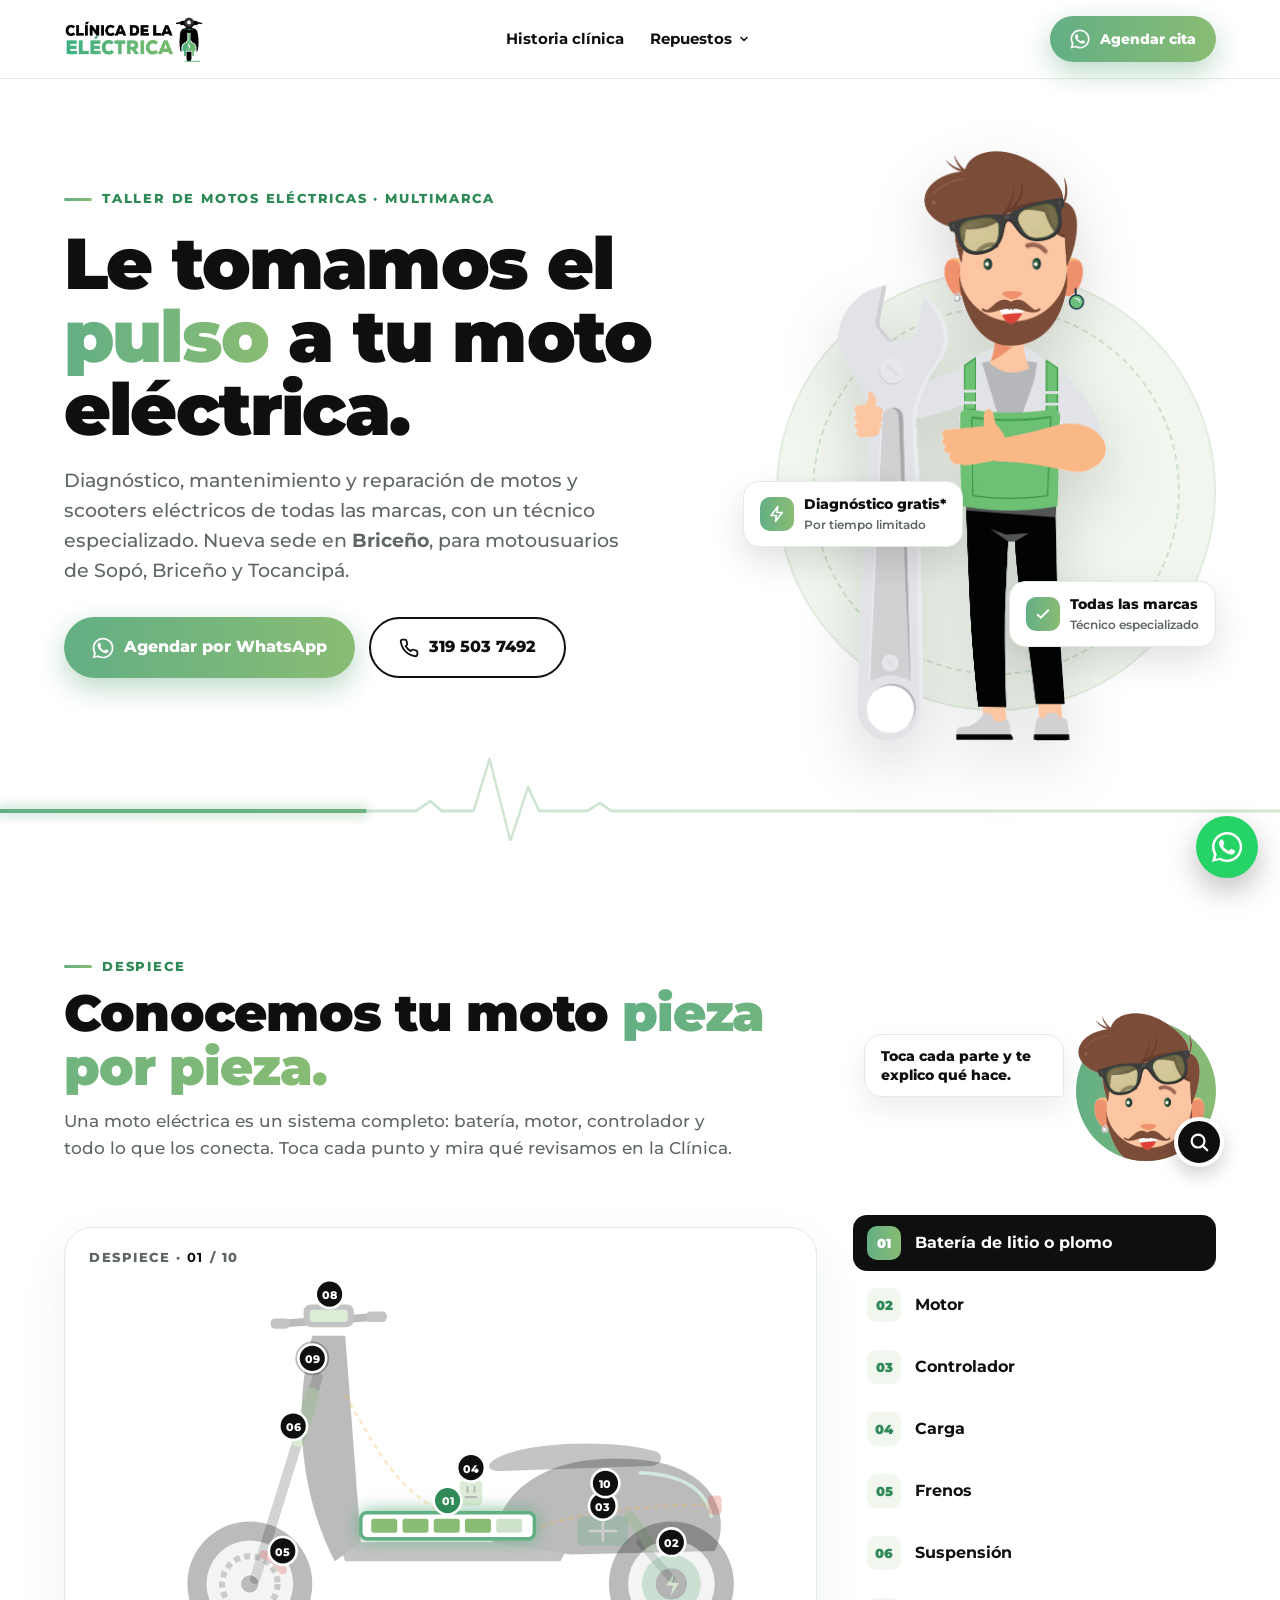
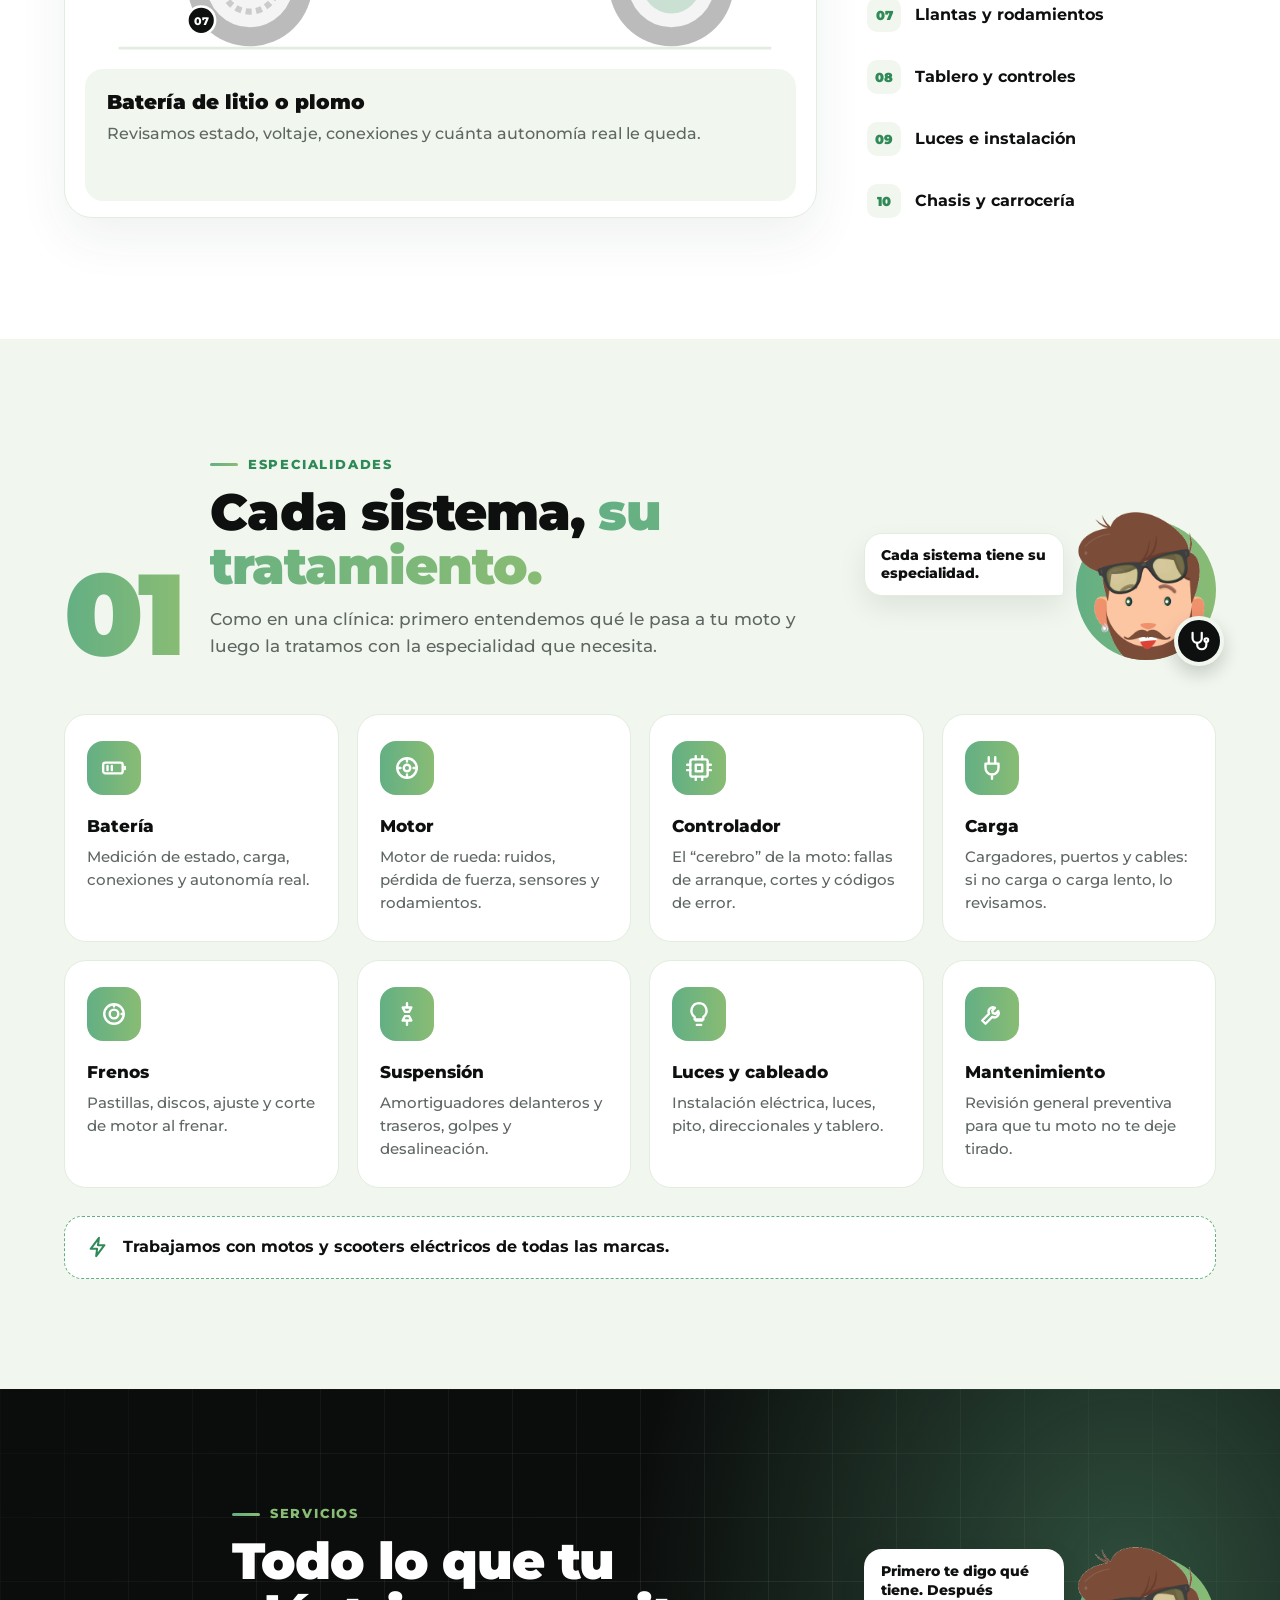
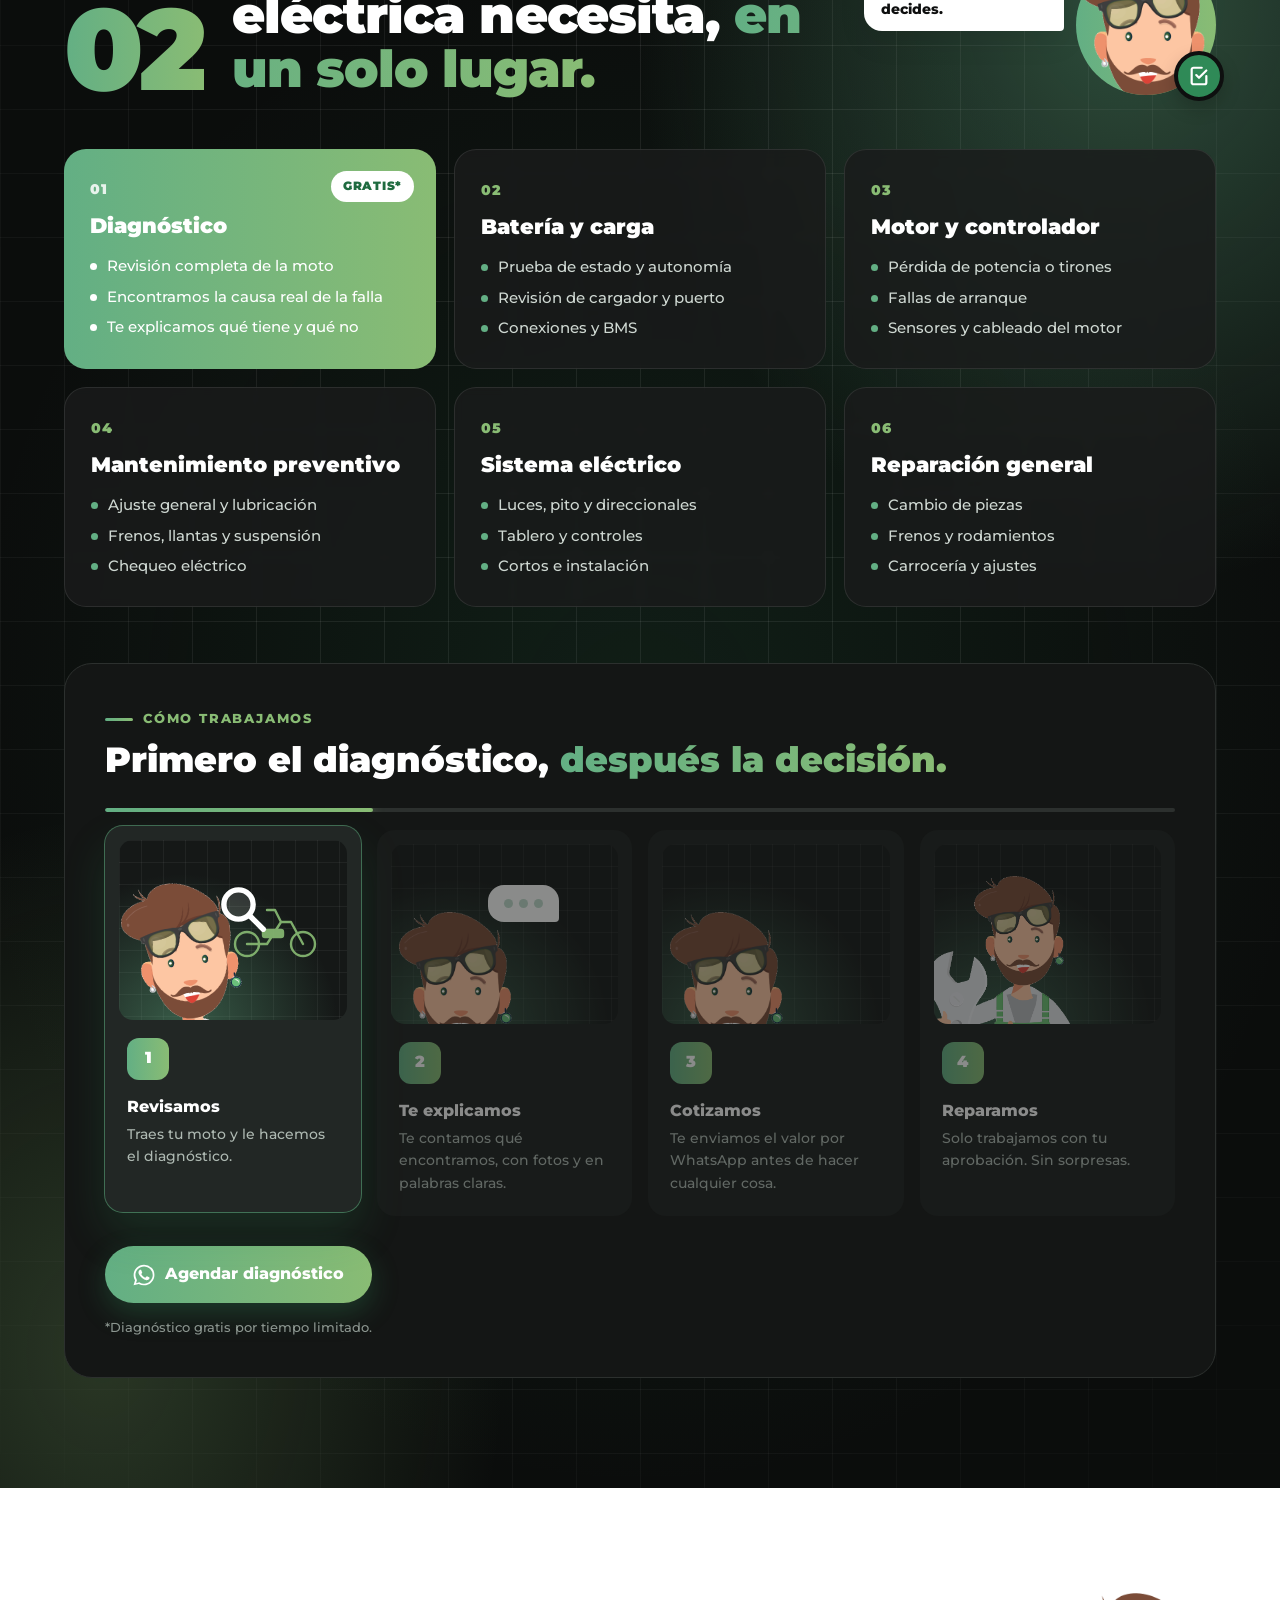
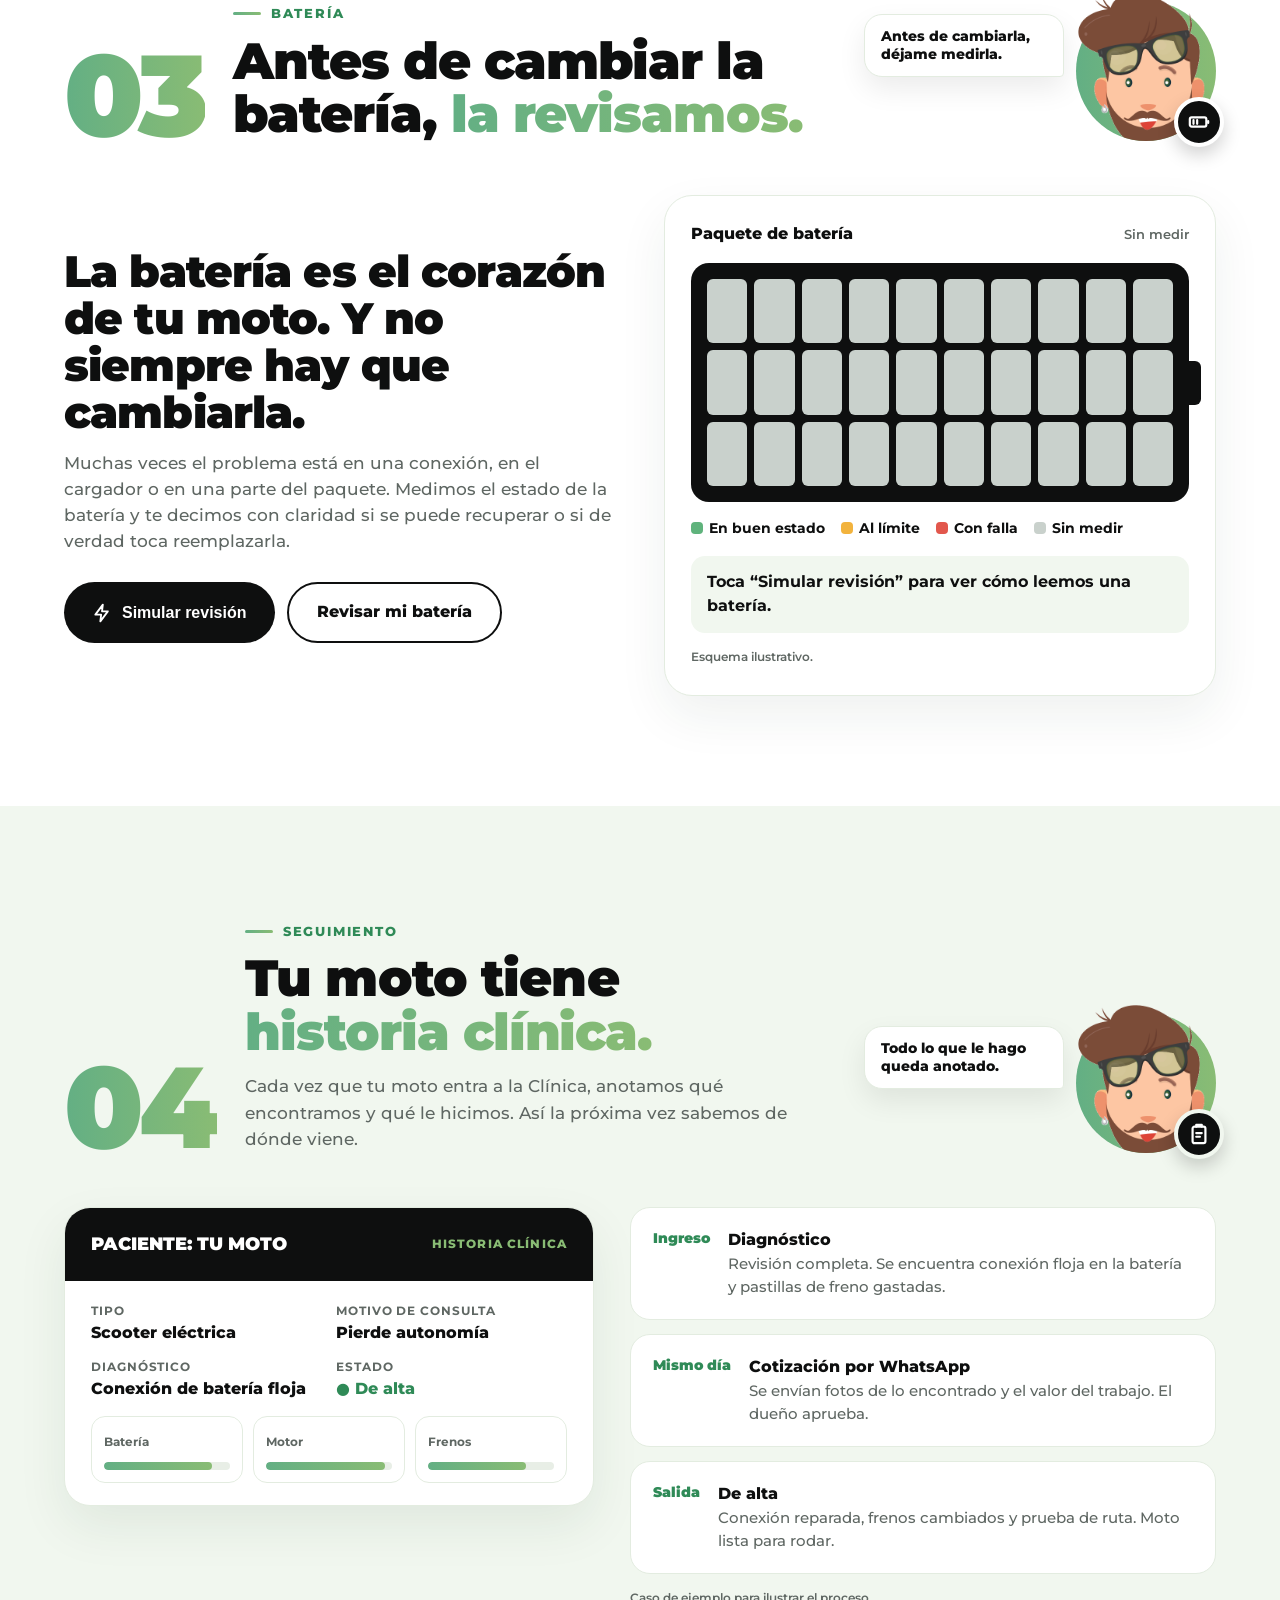
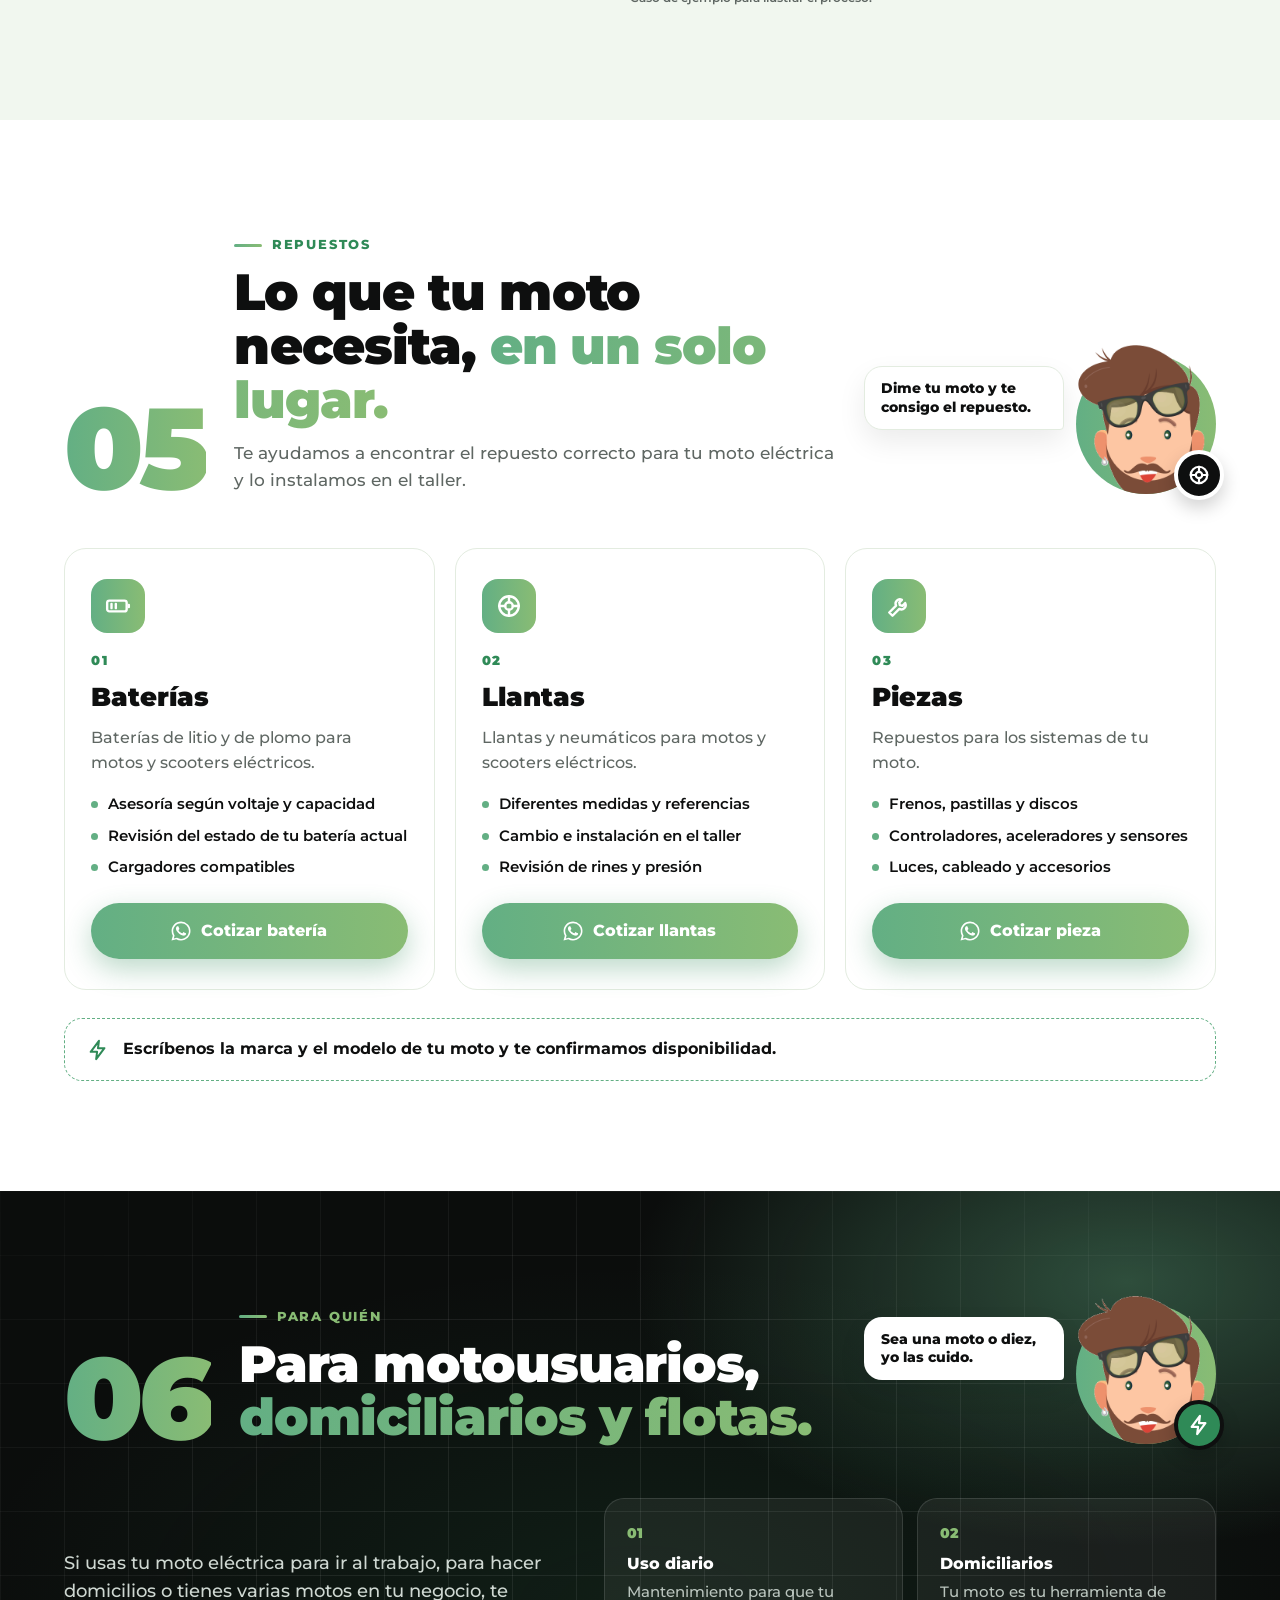
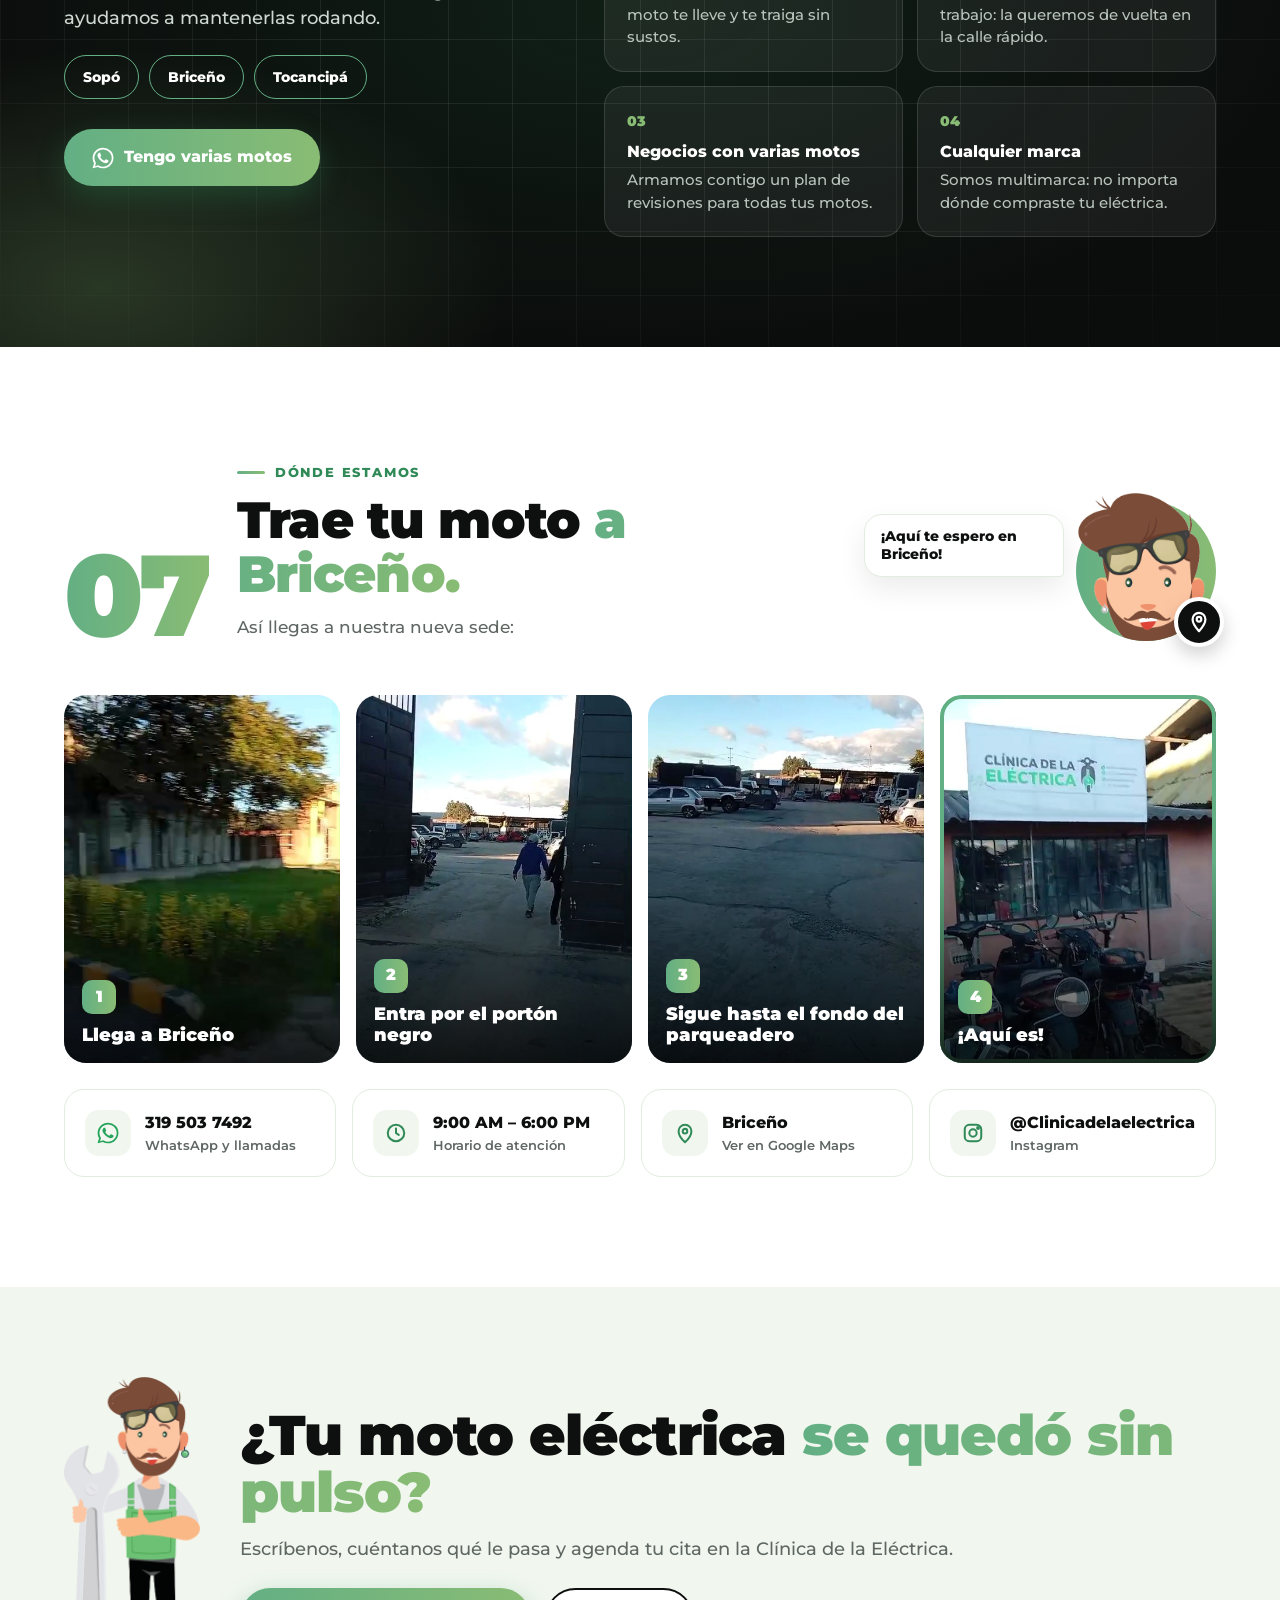
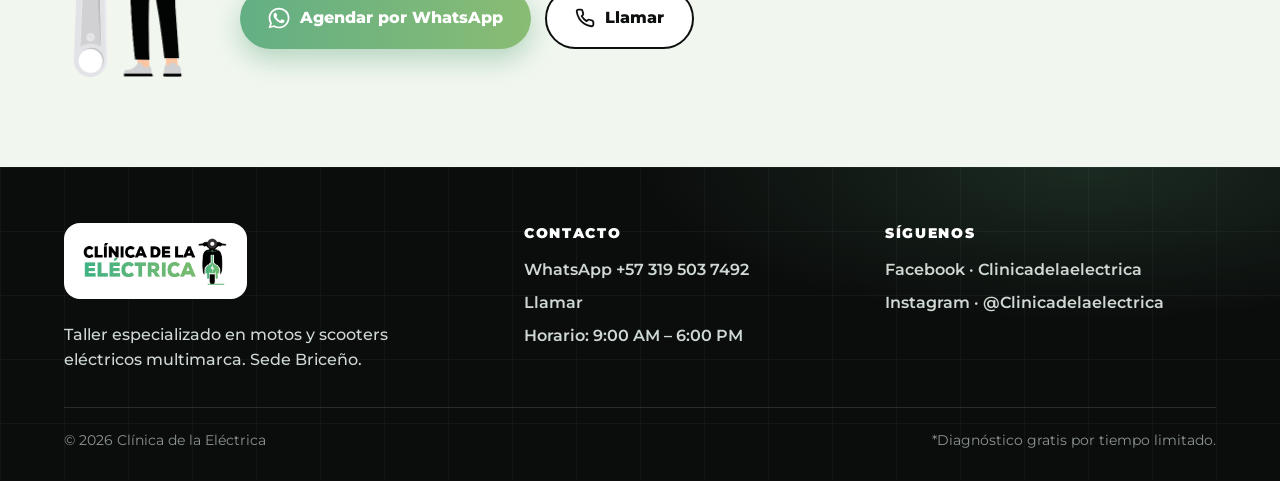
==== index.html @ e0ac4f1c "Proceso animado con mascota por fase Co-Authored-By: Claude Opus 5.5 <noreply@anthropic.com>" ====
<!DOCTYPE html>
<html lang="es">
<head>
<meta charset="UTF-8" />
<meta name="viewport" content="width=device-width, initial-scale=1" />
<title>Clínica de la Eléctrica — Taller de motos eléctricas en Briceño</title>
<meta name="description" content="Diagnóstico, mantenimiento y reparación de motos y scooters eléctricos multimarca. Nueva sede en Briceño para Sopó, Briceño y Tocancipá. Agenda por WhatsApp 319 503 7492." />
<link rel="preconnect" href="https://fonts.googleapis.com" />
<link rel="preconnect" href="https://fonts.gstatic.com" crossorigin />
<link href="https://fonts.googleapis.com/css2?family=Montserrat:wght@400;500;600;700;800;900&display=swap" rel="stylesheet" />
<link rel="icon" href="assets/logo.png" />
<style>
:root{
  --ink:#0e0f0f; --ink2:#2a2d2c; --muted:#5f6763;
  --g1:#63af84; --g2:#89bc74; --gd:#2f8a57; --gdd:#1f6b40;
  --soft:#f1f7ef; --line:#e3ece0; --bg:#ffffff;
  --ok:#5fb37c; --warn:#f2b33d; --bad:#e2574c; --idle:#c9d1cc;
  --grad:linear-gradient(90deg,var(--g1),var(--g2));
  --r:22px;
}
*{box-sizing:border-box;margin:0;padding:0}
html{scroll-behavior:smooth}
body{font-family:'Montserrat',system-ui,sans-serif;color:var(--ink);background:var(--bg);-webkit-font-smoothing:antialiased;line-height:1.55;overflow-x:hidden}
img{max-width:100%;display:block}
a{color:inherit;text-decoration:none}
.wrap{max-width:1200px;margin:0 auto;padding:0 24px}
.gtxt{background:var(--grad);-webkit-background-clip:text;background-clip:text;color:transparent}
.btn{display:inline-flex;align-items:center;gap:10px;font-weight:800;border-radius:999px;padding:16px 28px;font-size:1rem;transition:transform .15s, box-shadow .15s, background .15s;cursor:pointer;border:0}
.btn:hover{transform:translateY(-2px)}
.btn-g{background:var(--grad);color:#fff;box-shadow:0 10px 28px rgba(47,138,87,.32)}
.btn-k{background:var(--ink);color:#fff}
.btn-o{background:#fff;color:var(--ink);border:2px solid var(--ink)}
.btn svg{flex-shrink:0}

/* ── NAV ── */
header.nav{position:sticky;top:0;z-index:50;background:rgba(255,255,255,.92);backdrop-filter:blur(12px);-webkit-backdrop-filter:blur(12px);border-bottom:1px solid var(--line)}
.nav .wrap{display:flex;align-items:center;justify-content:space-between;height:78px;gap:24px}
.nav .logo img{height:46px;width:auto}
.nav nav{display:flex;gap:26px;font-weight:700;font-size:.92rem}
.nav nav a{position:relative;padding:6px 0}
.nav nav a::after{content:"";position:absolute;left:0;bottom:0;height:3px;width:0;background:var(--grad);border-radius:3px;transition:width .2s}
.nav nav a:hover::after{width:100%}
.nav .btn{padding:12px 20px;font-size:.9rem}
.burger{display:none;width:46px;height:46px;border-radius:14px;border:1.5px solid var(--line);background:#fff;align-items:center;justify-content:center;cursor:pointer;flex-shrink:0}
.burger span,.burger span::before,.burger span::after{display:block;width:20px;height:2.5px;border-radius:2px;background:var(--ink);position:relative;transition:transform .2s, background .2s}
.burger span::before,.burger span::after{content:"";position:absolute;left:0}
.burger span::before{top:-7px}.burger span::after{top:7px}
.nav.open .burger span{background:transparent}
.nav.open .burger span::before{transform:translateY(7px) rotate(45deg)}
.nav.open .burger span::after{transform:translateY(-7px) rotate(-45deg)}
.nav-right{display:flex;align-items:center;gap:10px}
@media(max-width:980px){
  .nav nav{display:none;position:absolute;top:78px;left:0;right:0;background:#fff;flex-direction:column;gap:0;padding:8px 24px 20px;border-bottom:1px solid var(--line);box-shadow:0 20px 40px rgba(0,0,0,.08)}
  .nav.open nav{display:flex}
  .nav nav a{padding:16px 0;border-bottom:1px solid var(--line);font-size:1.05rem}
  .nav nav a::after{display:none}
  .burger{display:flex}
}
@media(max-width:520px){.nav .btn span{display:none}.nav .btn{padding:12px}}

/* ── HERO ── */
.hero{position:relative;padding:72px 0 0;overflow:hidden}
.hero .wrap{display:grid;grid-template-columns:1.15fr .85fr;gap:40px;align-items:center}
.kicker{display:inline-flex;align-items:center;gap:10px;font-weight:800;font-size:.8rem;letter-spacing:.14em;text-transform:uppercase;color:var(--gd)}
.kicker::before{content:"";width:28px;height:3px;background:var(--grad);border-radius:3px}
.hero h1{font-size:clamp(2.6rem,5.6vw,4.6rem);line-height:1.02;font-weight:900;letter-spacing:-.025em;margin:18px 0 20px}
.hero p.lead{font-size:clamp(1.05rem,1.5vw,1.22rem);color:var(--muted);max-width:36rem;font-weight:500}
.hero .ctas{display:flex;flex-wrap:wrap;gap:14px;margin-top:32px}
.hero .art{position:relative;height:560px}
.hero .art .disc{position:absolute;right:0;bottom:0;width:440px;height:440px;border-radius:50%;background:var(--soft);border:2px solid var(--line)}
.hero .art .disc::after{content:"";position:absolute;inset:34px;border-radius:50%;border:2px dashed #cfe2cb}
.hero .art img{position:absolute;right:110px;bottom:-30px;height:590px;width:auto;filter:drop-shadow(0 24px 30px rgba(0,0,0,.15))}
.hero .art .tag{position:absolute;background:#fff;border-radius:16px;padding:12px 16px;box-shadow:0 14px 34px rgba(0,0,0,.12);font-weight:800;font-size:.88rem;display:flex;align-items:center;gap:10px;border:1px solid var(--line)}
.hero .art .tag i{width:34px;height:34px;border-radius:10px;background:var(--grad);display:flex;align-items:center;justify-content:center;font-style:normal}
.hero .art .tag small{display:block;font-weight:600;color:var(--muted);font-size:.74rem}
.ecg{display:block;width:100%;height:90px;margin-top:40px}
.ecg{overflow:visible}
.ecg path{fill:none;stroke:url(#gline);stroke-width:4;stroke-linecap:round;stroke-linejoin:round}
.ecg .ecg-base{opacity:.35;stroke-width:3}
.ecg .ecg-run,.ecg .ecg-glow{stroke-dasharray:260 740;stroke-dashoffset:1000;animation:ecgrun 3.2s linear infinite}
.ecg .ecg-glow{stroke-width:10;opacity:.35;filter:blur(6px)}
@keyframes ecgrun{to{stroke-dashoffset:-0}}
@media(max-width:900px){
  .hero .wrap{grid-template-columns:1fr}
  .hero .art{height:420px}
  .hero .art .disc{width:340px;height:340px;right:50%;transform:translateX(50%)}
  .hero .art img{height:440px;right:50%;transform:translateX(50%)}
  .hero .art .tag{display:none}
}

/* ── SECCIONES ── */
section.sec{padding:110px 0}
.sec-head{display:grid;grid-template-columns:auto 1fr;gap:28px;align-items:end;margin-bottom:54px}
.sec-num{font-size:clamp(4rem,9vw,7.5rem);font-weight:900;line-height:.8;letter-spacing:-.04em;background:var(--grad);-webkit-background-clip:text;background-clip:text;color:transparent}
.sec-head h2{font-size:clamp(2rem,4vw,3.3rem);font-weight:900;line-height:1.05;letter-spacing:-.02em;margin-top:10px}
.sec-head p{color:var(--muted);font-size:1.08rem;max-width:42rem;margin-top:14px;font-weight:500}
.soft{background:var(--soft)}
.dark{position:relative;isolation:isolate;overflow:hidden;color:#fff;background:radial-gradient(ellipse 55% 50% at 88% 12%,rgba(99,175,132,.40),transparent 70%),radial-gradient(ellipse 45% 45% at 8% 92%,rgba(137,188,116,.24),transparent 70%),radial-gradient(ellipse 70% 60% at 50% 55%,rgba(47,138,87,.14),transparent 75%),#0b0d0c}
.dark::before{content:"";position:absolute;inset:0;z-index:-1;pointer-events:none;background-image:linear-gradient(rgba(255,255,255,.075) 1px,transparent 1px),linear-gradient(90deg,rgba(255,255,255,.075) 1px,transparent 1px);background-size:64px 64px;-webkit-mask-image:radial-gradient(ellipse 85% 85% at 50% 45%,#000 35%,transparent 90%);mask-image:radial-gradient(ellipse 85% 85% at 50% 45%,#000 35%,transparent 90%)}
.dark .sec-head p{color:#b9c4bd}
.dark .kicker{color:var(--g2)}
@media(max-width:700px){.sec-head{grid-template-columns:1fr;gap:6px}section.sec{padding:80px 0}}

/* 01 Despiece */
.despiece{display:grid;grid-template-columns:1.35fr .65fr;gap:36px;align-items:center}
.moto-box{position:relative;background:#fff;border:1px solid var(--line);border-radius:28px;padding:28px 20px 16px;box-shadow:0 20px 50px rgba(30,60,40,.07)}
.moto-box .count{position:absolute;top:20px;left:24px;font-weight:800;font-size:.8rem;letter-spacing:.12em;color:var(--muted);text-transform:uppercase}
.moto-box .count b{color:var(--ink)}
.moto-svg{width:100%;height:auto;display:block}
.moto-svg .part{transition:opacity .3s, filter .3s}
.moto-svg.focus .part{opacity:.28}
.moto-svg.focus .part.on{opacity:1;filter:drop-shadow(0 0 10px rgba(99,175,132,.85))}
.hot{cursor:pointer}
.hot circle.dot{fill:var(--ink);stroke:#fff;stroke-width:3;transition:fill .2s}
.hot text{fill:#fff;font:800 13px Montserrat,sans-serif;text-anchor:middle;dominant-baseline:central;pointer-events:none}
.hot circle.ring{fill:none;stroke:var(--g1);stroke-width:3;opacity:0}
.hot.on circle.dot{fill:var(--gd)}
.hot.on circle.ring{animation:ring 1.4s ease-out infinite}
@keyframes ring{0%{opacity:.9;transform:scale(1)}100%{opacity:0;transform:scale(2)}}
.hot circle.ring{transform-box:fill-box;transform-origin:center}
.part-info{min-height:132px;margin-top:6px;padding:18px 22px;border-radius:18px;background:var(--soft)}
.part-info h3{font-size:1.25rem;font-weight:900}
.part-info p{color:var(--muted);font-weight:500;margin-top:4px}
.part-list{list-style:none;display:grid;gap:6px}
.part-list li{display:flex;align-items:center;gap:14px;padding:11px 14px;border-radius:14px;cursor:pointer;font-weight:700;transition:background .15s}
.part-list li span{width:34px;height:34px;flex-shrink:0;border-radius:10px;background:var(--soft);display:flex;align-items:center;justify-content:center;font-weight:900;font-size:.8rem;color:var(--gd)}
.part-list li:hover{background:var(--soft)}
.part-list li.on{background:var(--ink);color:#fff}
.part-list li.on span{background:var(--grad);color:#fff}
@media(max-width:900px){.despiece{grid-template-columns:1fr}.part-list{grid-template-columns:1fr 1fr}}

/* 02 Anatomía */
.grid4{display:grid;grid-template-columns:repeat(4,1fr);gap:18px}
.sys{background:#fff;border:1px solid var(--line);border-radius:var(--r);padding:26px 22px;transition:transform .2s, box-shadow .2s}
.sys:hover{transform:translateY(-4px);box-shadow:0 18px 40px rgba(30,60,40,.09)}
.ico{width:54px;height:54px;border-radius:16px;background:var(--grad);display:flex;align-items:center;justify-content:center;margin-bottom:18px}
.sys h3{font-size:1.08rem;font-weight:800;margin-bottom:6px}
.sys p{color:var(--muted);font-size:.93rem;font-weight:500}
.note-strip{margin-top:28px;display:flex;align-items:center;gap:14px;font-weight:700;padding:18px 22px;border-radius:18px;background:#fff;border:1px dashed var(--g1)}
@media(max-width:980px){.grid4{grid-template-columns:1fr 1fr}}
@media(max-width:560px){.grid4{grid-template-columns:1fr}}

/* 03 Servicios */
.svc-grid{display:grid;grid-template-columns:repeat(3,1fr);gap:18px}
.svc{background:rgba(26,28,27,.82);backdrop-filter:blur(4px);-webkit-backdrop-filter:blur(4px);border:1px solid rgba(255,255,255,.09);border-radius:var(--r);padding:28px 26px;position:relative;overflow:hidden}
.svc .n{font-weight:900;color:var(--g2);font-size:.85rem;letter-spacing:.1em}
.svc h3{font-size:1.3rem;font-weight:900;margin:8px 0 12px}
.svc ul{list-style:none;display:grid;gap:7px}
.svc li{display:flex;gap:10px;color:#cfd8d2;font-weight:500;font-size:.95rem}
.svc li::before{content:"";flex-shrink:0;width:7px;height:7px;border-radius:50%;background:var(--g1);margin-top:9px}
.svc.feat{background:var(--grad);border:0;color:#fff}
.svc.feat .n{color:#fff;opacity:.85}
.svc.feat li{color:#fff}
.svc.feat li::before{background:#fff}
.svc .badge{position:absolute;top:22px;right:22px;background:#fff;color:var(--gdd);font-weight:900;font-size:.75rem;padding:6px 12px;border-radius:999px;letter-spacing:.06em}
.process{margin-top:56px;background:#141615;border:1px solid #2c302e;border-radius:28px;padding:40px}
.process h3{font-size:clamp(1.5rem,2.8vw,2.2rem);font-weight:900;line-height:1.1}
.steps{display:grid;grid-template-columns:repeat(4,1fr);gap:16px;margin:30px 0}
.step{position:relative;padding:22px;border-radius:18px;background:#1d201f}
.step b{display:flex;width:42px;height:42px;border-radius:12px;background:var(--grad);align-items:center;justify-content:center;font-weight:900;margin-bottom:14px}
.step h4{font-weight:800;font-size:1.02rem;margin-bottom:4px}
.step p{color:#aeb9b2;font-size:.9rem;font-weight:500}
@media(max-width:980px){.svc-grid{grid-template-columns:1fr 1fr}.steps{grid-template-columns:1fr 1fr}}
@media(max-width:600px){.svc-grid,.steps{grid-template-columns:1fr}.process{padding:26px}}

/* 04 Batería */
.bat{display:grid;grid-template-columns:1fr 1fr;gap:48px;align-items:center}
.bat .big{font-size:clamp(1.8rem,3.4vw,2.8rem);font-weight:900;line-height:1.08;letter-spacing:-.02em}
.bat p{color:var(--muted);font-weight:500;margin-top:14px;font-size:1.05rem}
.pack{background:#fff;border:1px solid var(--line);border-radius:28px;padding:26px;box-shadow:0 20px 50px rgba(30,60,40,.07)}
.pack-top{display:flex;justify-content:space-between;align-items:center;margin-bottom:16px;font-weight:800}
.pack-top small{color:var(--muted);font-weight:600}
.cells{display:grid;grid-template-columns:repeat(10,1fr);gap:7px;padding:16px;border-radius:18px;background:#0e0f0f;position:relative}
.cells::after{content:"";position:absolute;right:-12px;top:50%;transform:translateY(-50%);width:12px;height:44px;background:#0e0f0f;border-radius:0 6px 6px 0}
.cell{aspect-ratio:1/1.6;border-radius:6px;background:var(--idle);transition:background .35s, transform .35s}
.cell.ok{background:var(--ok)}.cell.warn{background:var(--warn)}.cell.bad{background:var(--bad)}
.cell.pop{transform:scale(1.12)}
.legend{display:flex;flex-wrap:wrap;gap:16px;margin-top:16px;font-weight:700;font-size:.85rem}
.legend i{display:inline-block;width:12px;height:12px;border-radius:4px;margin-right:6px;vertical-align:-1px}
.pack .res{margin-top:16px;padding:14px 16px;border-radius:14px;background:var(--soft);font-weight:700;min-height:52px}
@media(max-width:900px){.bat{grid-template-columns:1fr}}

/* 05 Historia clínica */
.hc{display:grid;grid-template-columns:.95fr 1.05fr;gap:36px;align-items:start}
.chart{background:#fff;border-radius:26px;border:1px solid var(--line);overflow:hidden;box-shadow:0 20px 50px rgba(30,60,40,.08)}
.chart-top{background:var(--ink);color:#fff;padding:22px 26px;display:flex;justify-content:space-between;align-items:center;gap:12px}
.chart-top b{font-size:1.15rem;font-weight:900}
.chart-top small{color:var(--g2);font-weight:800;letter-spacing:.1em;font-size:.72rem}
.chart-body{padding:22px 26px;display:grid;grid-template-columns:1fr 1fr;gap:14px}
.field small{display:block;color:var(--muted);font-weight:700;font-size:.72rem;letter-spacing:.08em;text-transform:uppercase}
.field b{font-weight:800}
.vitals{grid-column:1/-1;display:grid;grid-template-columns:repeat(3,1fr);gap:10px}
.vital{border:1px solid var(--line);border-radius:14px;padding:12px}
.vital small{color:var(--muted);font-weight:700;font-size:.75rem}
.bar{height:8px;border-radius:8px;background:#e8eee6;margin-top:8px;overflow:hidden}
.bar i{display:block;height:100%;border-radius:8px;background:var(--grad)}
.timeline{display:grid;gap:14px}
.entry{display:grid;grid-template-columns:auto 1fr;gap:18px;padding:20px 22px;border-radius:20px;background:#fff;border:1px solid var(--line)}
.entry .d{font-weight:900;color:var(--gd);font-size:.85rem;white-space:nowrap}
.entry h4{font-weight:800}
.entry p{color:var(--muted);font-weight:500;font-size:.93rem}
.ex{display:inline-block;margin-top:14px;font-size:.78rem;color:var(--muted);font-weight:600}
@media(max-width:900px){.hc{grid-template-columns:1fr}}

/* 06 Flotas */
.fleet{display:grid;grid-template-columns:.9fr 1.1fr;gap:40px;align-items:center}
.fleet-list{display:grid;grid-template-columns:1fr 1fr;gap:14px}
.fl{padding:22px;border-radius:20px;background:rgba(255,255,255,.06);border:1px solid rgba(255,255,255,.12)}
.fl b{color:var(--g2);font-weight:900;font-size:.85rem}
.fl h4{font-weight:800;margin:6px 0 4px}
.fl p{color:#b9c4bd;font-size:.92rem;font-weight:500}
.zones{display:flex;flex-wrap:wrap;gap:10px;margin-top:24px}
.zones span{padding:10px 18px;border-radius:999px;border:1.5px solid var(--g1);font-weight:800;font-size:.9rem}
@media(max-width:900px){.fleet{grid-template-columns:1fr}}
@media(max-width:560px){.fleet-list{grid-template-columns:1fr}}

/* 07 Ubicación */
.route{display:grid;grid-template-columns:repeat(4,1fr);gap:16px}
.rstep{position:relative;border-radius:22px;overflow:hidden;aspect-ratio:3/4;background:#ddd}
.rstep img{width:100%;height:100%;object-fit:cover}
.rstep::after{content:"";position:absolute;inset:0;background:linear-gradient(to top,rgba(0,0,0,.78) 0%,rgba(0,0,0,0) 55%)}
.rstep div{position:absolute;left:18px;right:18px;bottom:18px;z-index:1;color:#fff}
.rstep b{display:inline-flex;width:34px;height:34px;border-radius:10px;background:var(--grad);align-items:center;justify-content:center;font-weight:900;margin-bottom:10px}
.rstep h4{font-weight:900;font-size:1.15rem;line-height:1.15}
.rstep.here{outline:4px solid var(--g1);outline-offset:-4px}
.info{display:grid;grid-template-columns:repeat(4,1fr);gap:16px;margin-top:26px}
.info a,.info div{display:flex;gap:14px;align-items:center;padding:20px;border-radius:20px;background:#fff;border:1px solid var(--line);font-weight:800;transition:border-color .15s}
.info a:hover{border-color:var(--g1)}
.info small{display:block;color:var(--muted);font-weight:600;font-size:.8rem}
.info .ic{width:46px;height:46px;flex-shrink:0;border-radius:14px;background:var(--soft);display:flex;align-items:center;justify-content:center}
@media(max-width:980px){.route,.info{grid-template-columns:1fr 1fr}}
@media(max-width:520px){.info{grid-template-columns:1fr}}

/* CTA final + footer */
.cta-final{padding:90px 0;background:var(--soft);overflow:hidden}
.cta-final .wrap{display:grid;grid-template-columns:auto 1fr;gap:40px;align-items:center}
.cta-final img{height:300px;width:auto}
.cta-final h2{font-size:clamp(2rem,4.4vw,3.6rem);font-weight:900;line-height:1.02;letter-spacing:-.02em}
.cta-final p{color:var(--muted);font-weight:500;margin:14px 0 26px;font-size:1.1rem}
@media(max-width:760px){.cta-final .wrap{grid-template-columns:1fr;text-align:center}.cta-final img{margin:0 auto;height:220px}.cta-final .btns{justify-content:center}}
footer{background:radial-gradient(ellipse 50% 70% at 85% 0%,rgba(99,175,132,.18),transparent 70%),linear-gradient(rgba(255,255,255,.035) 1px,transparent 1px) 0 0/64px 64px,linear-gradient(90deg,rgba(255,255,255,.035) 1px,transparent 1px) 0 0/64px 64px,#0b0d0c;color:#cfd8d2;padding:56px 0 30px}
footer .top{display:grid;grid-template-columns:1.3fr 1fr 1fr;gap:30px;padding-bottom:34px;border-bottom:1px solid #2a2d2c}
footer .lg{background:#fff;border-radius:16px;padding:14px 18px;display:inline-block}
footer .lg img{height:48px;width:auto}
footer h5{color:#fff;font-weight:900;font-size:.85rem;letter-spacing:.12em;text-transform:uppercase;margin-bottom:14px}
footer ul{list-style:none;display:grid;gap:8px;font-weight:600}
footer a:hover{color:var(--g2)}
footer .bot{padding-top:22px;font-size:.85rem;color:#8b958f;display:flex;justify-content:space-between;flex-wrap:wrap;gap:10px}
@media(max-width:760px){footer .top{grid-template-columns:1fr}}

@media(max-width:600px){
  .wrap{padding:0 18px}
  .nav .wrap{height:68px}.nav .logo img{height:38px}.nav nav{top:68px}
  .hero{padding-top:40px}
  .hero h1{font-size:2.5rem}
  .hero .ctas .btn{width:100%;justify-content:center}
  .hero .art{height:320px;margin-top:6px}
  .hero .art .disc{width:270px;height:270px}
  .hero .art img{height:350px;bottom:-14px}
  .ecg{margin-top:10px;height:60px}
  .sec-head{margin-bottom:34px}
  .sec-num{font-size:3.6rem}
  .sec-head h2{font-size:2rem}
  .moto-box{padding:40px 6px 8px;border-radius:22px}
  .moto-box .count{top:14px;left:16px}
  .part-info{margin:8px 6px 0;padding:14px 16px}
  .part-list{display:flex;overflow-x:auto;gap:8px;padding:4px 2px 10px;scroll-snap-type:x mandatory;-webkit-overflow-scrolling:touch}
  .part-list li{flex:none;white-space:nowrap;padding:9px 14px 9px 9px;border:1px solid var(--line);scroll-snap-align:start}
  .part-list li span{width:28px;height:28px}
  .grid4{grid-template-columns:1fr 1fr;gap:12px}
  .sys{padding:18px 14px}.sys h3{font-size:.98rem}.sys p{font-size:.82rem}
  .ico{width:42px;height:42px;border-radius:12px;margin-bottom:12px}.ico svg{width:22px;height:22px}
  .note-strip{font-size:.9rem}
  .svc{padding:22px 20px}
  .process .btn,.bat .btn,.fleet .btn,.cta-final .btn{width:100%;justify-content:center}
  .chart-body{grid-template-columns:1fr 1fr;padding:18px}
  .chart-top{padding:18px}.chart-top b{font-size:1rem}
  .entry{grid-template-columns:1fr;gap:4px}
  .cells{grid-template-columns:repeat(10,1fr);gap:4px;padding:10px}
  .route{gap:10px}.rstep h4{font-size:.98rem}.rstep div{left:12px;right:12px;bottom:12px}
  .cta-final{padding:64px 0}
  .wa-float{width:56px;height:56px;right:16px;bottom:16px}
}
.wa-float{position:fixed;right:22px;bottom:22px;z-index:60;width:62px;height:62px;border-radius:50%;background:#25d366;display:flex;align-items:center;justify-content:center;box-shadow:0 12px 30px rgba(0,0,0,.25)}
.reveal{opacity:0;transform:translateY(24px);transition:opacity .7s ease, transform .7s ease}
.reveal.in{opacity:1;transform:none}
@media(prefers-reduced-motion:reduce){.reveal{opacity:1;transform:none;transition:none}.ecg path{animation:none}.ecg .ecg-run{stroke-dasharray:none}}

/* dropdown repuestos */
.dd{position:relative;display:flex;align-items:center}
.dd-t{display:inline-flex!important;align-items:center;gap:6px}
.dd-t svg{transition:transform .2s}
.dd:hover .dd-t svg,.dd:focus-within .dd-t svg{transform:rotate(180deg)}
.dd-m{position:absolute;top:100%;left:-14px;padding-top:14px;opacity:0;visibility:hidden;transform:translateY(6px);transition:opacity .18s,transform .18s,visibility .18s}
.dd-m::before{content:"";position:absolute;inset:14px 0 0;background:#fff;border:1px solid var(--line);border-radius:16px;box-shadow:0 18px 40px rgba(0,0,0,.1);z-index:-1}
.dd:hover .dd-m,.dd:focus-within .dd-m{opacity:1;visibility:visible;transform:none}
.dd-m a{display:block;padding:11px 18px!important;min-width:180px;margin:0 6px;border-radius:10px}
.dd-m a:first-child{margin-top:6px}.dd-m a:last-child{margin-bottom:6px}
.dd-m a::after{display:none}
.dd-m a:hover{background:var(--soft);color:var(--gd)}
@media(max-width:980px){
  .dd{flex-direction:column;align-items:stretch}
  .dd-t svg{display:none}
  .dd-m{position:static;opacity:1;visibility:visible;transform:none;padding:0 0 0 18px}
  .dd-m::before{display:none}
  .dd-m a{margin:0;min-width:0;border-radius:0;font-size:.95rem!important;color:var(--muted)}
  .dd-m a:first-child{margin-top:0}.dd-m a:last-child{margin-bottom:0}
}
/* repuestos */
.rep-grid{display:grid;grid-template-columns:repeat(3,1fr);gap:20px}
.rep{background:#fff;border:1px solid var(--line);border-radius:var(--r);padding:30px 26px;display:flex;flex-direction:column;scroll-margin-top:100px;transition:transform .2s,box-shadow .2s}
.rep:hover{transform:translateY(-4px);box-shadow:0 18px 40px rgba(30,60,40,.09)}
.rep .n{font-weight:900;color:var(--gd);font-size:.8rem;letter-spacing:.14em}
.rep h3{font-size:1.6rem;font-weight:900;margin:6px 0 10px}
.rep>p{color:var(--muted);font-weight:500;margin-bottom:16px}
.rep ul{list-style:none;display:grid;gap:8px;margin-bottom:24px;flex:1}
.rep li{display:flex;gap:10px;font-weight:600;font-size:.95rem}
.rep li::before{content:"";flex-shrink:0;width:7px;height:7px;border-radius:50%;background:var(--g1);margin-top:9px}
.rep .btn{justify-content:center}
@media(max-width:900px){.rep-grid{grid-template-columns:1fr}}

/* mascota guía por sección */
.sec-head.has-guia{grid-template-columns:auto 1fr auto}
.sec-head.has-guia:not(:has(.sec-num)){grid-template-columns:1fr auto}
.guia{display:flex;align-items:flex-end;gap:12px}
.guia .bub{background:#fff;color:var(--ink);border:1px solid var(--line);border-radius:18px 18px 4px 18px;padding:12px 16px;font-weight:800;font-size:.9rem;line-height:1.3;max-width:200px;box-shadow:0 12px 28px rgba(0,0,0,.08);margin-bottom:64px}
.dark .guia .bub{border-color:transparent}
.guia .av{position:relative;width:140px;height:140px;border-radius:50%;background:var(--grad);flex-shrink:0}
.guia .clip{position:absolute;left:0;right:0;bottom:0;height:200px;overflow:hidden;border-radius:0 0 70px 70px}
.guia .clip img{position:absolute;left:50%;bottom:-46px;width:150px;transform:translateX(-50%)}
.guia .prop{position:absolute;right:-8px;bottom:-6px;width:50px;height:50px;border-radius:50%;background:var(--ink);display:flex;align-items:center;justify-content:center;border:4px solid #fff;box-shadow:0 8px 18px rgba(0,0,0,.18)}
.soft .guia .prop{border-color:var(--soft)}
.dark .guia .prop{background:var(--gd);border-color:var(--ink)}
.reveal .guia .av{transform:scale(.85);transition:transform .6s cubic-bezier(.3,1.6,.5,1) .2s}
.reveal.in .guia .av{transform:none}
@media(max-width:1100px){.guia .bub{display:none}}
@media(max-width:700px){
  .sec-head.has-guia{grid-template-columns:1fr}
  .guia{flex-direction:row-reverse;justify-content:flex-end;margin-top:22px}
  .guia .bub{display:block;margin-bottom:30px;border-radius:18px 18px 18px 4px;max-width:none;flex:1}
  .guia .av{width:96px;height:96px}
  .guia .clip{height:140px;border-radius:0 0 48px 48px}
  .guia .clip img{width:104px;bottom:-32px}
  .guia .prop{width:38px;height:38px;border-width:3px;right:-6px;bottom:-4px}
  .guia .prop svg{width:17px;height:17px}
}

/* proceso animado */
.steps-bar{position:relative;height:4px;border-radius:4px;background:#2c302e;margin-top:28px;overflow:hidden}
.steps-bar i{position:absolute;left:0;top:0;bottom:0;width:25%;background:var(--grad);border-radius:4px;transition:width .6s ease;box-shadow:0 0 12px rgba(137,188,116,.7)}
.steps{margin-top:18px}
.step{opacity:.5;cursor:pointer;transition:opacity .4s,transform .4s,box-shadow .4s,background .4s;padding:14px 14px 22px}
.step.on{opacity:1;transform:translateY(-4px);background:#222725;box-shadow:0 0 0 1px rgba(99,175,132,.55),0 22px 44px rgba(47,138,87,.2)}
.step b,.step h4,.step p{margin-left:8px;margin-right:8px}
.scene{position:relative;height:180px;border-radius:14px;margin-bottom:18px;overflow:hidden;background:radial-gradient(circle at 28% 105%,rgba(99,175,132,.45),transparent 62%),linear-gradient(rgba(255,255,255,.05) 1px,transparent 1px) 0 0/22px 22px,linear-gradient(90deg,rgba(255,255,255,.05) 1px,transparent 1px) 0 0/22px 22px,#151817}
.scene .m{position:absolute;left:6px;bottom:-34px;width:124px;transform:translateY(26px) rotate(0);transition:transform .6s cubic-bezier(.3,1.5,.5,1)}
.scene .m-ok{width:150px;left:-8px;bottom:-24px}
.step.on .scene .m{transform:translateY(0) rotate(var(--r,0deg))}
.pr{position:absolute;right:12px;top:16px;bottom:16px;width:52%;display:flex;align-items:center;justify-content:center}
.pr-scan .moto-mini{opacity:.9}
.pr-scan .lupa{position:absolute;left:0;top:18%}
.step.on .pr-scan .lupa{animation:scan 1.8s ease-in-out infinite alternate}
@keyframes scan{from{transform:translate(-4px,0) rotate(-8deg)}to{transform:translate(60px,14px) rotate(8deg)}}
.pr-talk{flex-direction:column;gap:10px;align-items:flex-end}
.talk{display:flex;gap:6px;background:#fff;border-radius:16px 16px 4px 16px;padding:14px 16px;align-self:flex-start}
.talk span{width:9px;height:9px;border-radius:50%;background:var(--gd);opacity:.3}
.step.on .talk span{animation:dot 1.2s infinite}
.talk span:nth-child(2){animation-delay:.2s!important}.talk span:nth-child(3){animation-delay:.4s!important}
@keyframes dot{0%,60%,100%{opacity:.3;transform:none}30%{opacity:1;transform:translateY(-4px)}}
.photo{width:62px;height:50px;border-radius:10px;background:var(--grad);display:flex;align-items:center;justify-content:center;transform:rotate(6deg) scale(.8);opacity:0;transition:all .5s .3s cubic-bezier(.3,1.5,.5,1)}
.step.on .photo{transform:rotate(6deg) scale(1);opacity:1}
.msg{background:#dcf8c6;color:#0e0f0f;border-radius:14px 14px 4px 14px;padding:10px 14px;display:grid;grid-template-columns:auto 1fr;gap:2px 8px;align-items:center;font-size:.78rem;font-weight:700;min-width:130px;transform:translateY(30px);opacity:0;transition:all .6s cubic-bezier(.3,1.4,.5,1)}
.msg svg{color:#25a35a}
.msg .amt{grid-column:1/-1;font-size:1.25rem;font-weight:900;letter-spacing:.04em}
.msg em{grid-column:1/-1;justify-self:end;font-style:normal;color:#34b7f1;font-size:.75rem;opacity:0;transition:opacity .3s 1s}
.step.on .msg{transform:none;opacity:1}
.step.on .msg em{opacity:1}
.ok{width:66px;height:66px;border-radius:50%;background:var(--grad);display:flex;align-items:center;justify-content:center;box-shadow:0 0 0 8px rgba(137,188,116,.15);transform:scale(.4);opacity:0;transition:all .5s .2s cubic-bezier(.3,1.7,.5,1)}
.step.on .ok{transform:scale(1);opacity:1}
.sp{position:absolute;width:10px;height:10px;border-radius:50%;background:var(--g2);opacity:0}
.s1{top:12%;left:30%}.s2{top:20%;right:6%}.s3{bottom:14%;right:22%}
.step.on .sp{animation:spark 1.6s ease-out infinite}
.step.on .s2{animation-delay:.4s}.step.on .s3{animation-delay:.8s}
@keyframes spark{0%{opacity:0;transform:scale(.3)}30%{opacity:1;transform:scale(1)}100%{opacity:0;transform:scale(.2) translateY(-14px)}}
@media(max-width:980px){.steps-bar{display:none}}
@media(max-width:600px){.scene{height:160px}.step{opacity:1}.step:not(.on){transform:none}}
@media(prefers-reduced-motion:reduce){.step *{animation:none!important;transition:none!important}}
</style>
</head>
<body>

<svg width="0" height="0" style="position:absolute" aria-hidden="true">
  <defs>
    <linearGradient id="gline" x1="0" x2="1"><stop offset="0" stop-color="#63af84"/><stop offset="1" stop-color="#89bc74"/></linearGradient>
    <symbol id="i-wa" viewBox="0 0 24 24"><path fill="currentColor" d="M17.47 14.38c-.3-.15-1.76-.87-2.03-.97-.27-.1-.47-.15-.67.15-.2.3-.77.97-.94 1.17-.17.2-.35.22-.65.07-.3-.15-1.26-.46-2.4-1.48-.89-.79-1.49-1.77-1.66-2.07-.17-.3-.02-.46.13-.61.13-.13.3-.35.45-.52.15-.17.2-.3.3-.5.1-.2.05-.37-.03-.52-.07-.15-.67-1.62-.92-2.22-.24-.58-.49-.5-.67-.51h-.57c-.2 0-.52.07-.79.37-.27.3-1.04 1.02-1.04 2.48s1.07 2.88 1.21 3.08c.15.2 2.1 3.2 5.08 4.49.71.31 1.26.49 1.69.63.71.23 1.36.2 1.87.12.57-.09 1.76-.72 2.01-1.41.25-.7.25-1.29.17-1.41-.07-.12-.27-.2-.57-.35zM12.05 21.5a9.4 9.4 0 0 1-4.79-1.31l-.34-.2-3.56.93.95-3.47-.22-.36a9.4 9.4 0 0 1-1.44-5.01c0-5.2 4.23-9.43 9.44-9.43 2.52 0 4.89.98 6.67 2.77a9.36 9.36 0 0 1 2.76 6.67c0 5.2-4.24 9.42-9.44 9.42zm8.03-17.45A11.3 11.3 0 0 0 12.05.72C5.79.72.7 5.8.7 12.06c0 2 .52 3.95 1.52 5.67L.6 23.28l5.68-1.49a11.3 11.3 0 0 0 5.76 1.47c6.26 0 11.35-5.09 11.35-11.35 0-3.03-1.18-5.88-3.32-8.02z"/></symbol>
    <symbol id="i-bolt" viewBox="0 0 24 24"><path fill="none" stroke="currentColor" stroke-width="2.2" stroke-linejoin="round" d="M13 2 4 14h7l-1 8 9-12h-7z"/></symbol>
    <symbol id="i-phone" viewBox="0 0 24 24"><path fill="none" stroke="currentColor" stroke-width="2.2" stroke-linecap="round" stroke-linejoin="round" d="M22 16.9v3a2 2 0 0 1-2.2 2 19.8 19.8 0 0 1-8.6-3.1 19.5 19.5 0 0 1-6-6A19.8 19.8 0 0 1 2.1 4.2 2 2 0 0 1 4.1 2h3a2 2 0 0 1 2 1.7c.1.9.4 1.8.7 2.7a2 2 0 0 1-.5 2.1L8 9.8a16 16 0 0 0 6 6l1.3-1.3a2 2 0 0 1 2.1-.4c.9.3 1.8.6 2.7.7a2 2 0 0 1 1.7 2z"/></symbol>
  </defs>
</svg>

<!-- ══════════ NAV ══════════ -->
<header class="nav" id="topnav">
  <div class="wrap">
    <a href="#inicio" class="logo"><img src="assets/logo.png" alt="Clínica de la Eléctrica" /></a>
    <nav>
      <a href="#historia">Historia clínica</a>
      <div class="dd">
        <a href="#repuestos" class="dd-t">Repuestos <svg width="12" height="12" viewBox="0 0 24 24" fill="none" stroke="currentColor" stroke-width="3" stroke-linecap="round" stroke-linejoin="round"><path d="M6 9l6 6 6-6"/></svg></a>
        <div class="dd-m">
          <a href="#rep-baterias">Baterías</a>
          <a href="#rep-llantas">Llantas</a>
          <a href="#rep-piezas">Piezas</a>
        </div>
      </div>
    </nav>
    <div class="nav-right">
      <a class="btn btn-g wa-link" href="#" target="_blank" rel="noopener"><svg width="20" height="20"><use href="#i-wa"/></svg><span>Agendar cita</span></a>
      <button class="burger" type="button" aria-label="Menú" onclick="this.closest('.nav').classList.toggle('open')"><span></span></button>
    </div>
  </div>
</header>

<!-- ══════════ HERO ══════════ -->
<section class="hero" id="inicio">
  <div class="wrap">
    <div>
      <span class="kicker">Taller de motos eléctricas · Multimarca</span>
      <h1>Le tomamos el <span class="gtxt">pulso</span> a tu moto eléctrica.</h1>
      <p class="lead">Diagnóstico, mantenimiento y reparación de motos y scooters eléctricos de todas las marcas, con un técnico especializado. Nueva sede en <b>Briceño</b>, para motousuarios de Sopó, Briceño y Tocancipá.</p>
      <div class="ctas">
        <a class="btn btn-g wa-link" href="#" target="_blank" rel="noopener"><svg width="22" height="22"><use href="#i-wa"/></svg>Agendar por WhatsApp</a>
        <a class="btn btn-o" href="tel:+573195037492"><svg width="20" height="20"><use href="#i-phone"/></svg>319 503 7492</a>
      </div>
    </div>
    <div class="art">
      <div class="disc"></div>
      <img src="assets/mascota.png" alt="Técnico de la Clínica de la Eléctrica" />
      <div class="tag" style="left:0;top:330px;"><i><svg width="18" height="18" style="color:#fff"><use href="#i-bolt"/></svg></i><span>Diagnóstico gratis*<small>Por tiempo limitado</small></span></div>
      <div class="tag" style="right:0;top:430px;"><i><svg width="18" height="18" viewBox="0 0 24 24" fill="none" stroke="#fff" stroke-width="2.4" stroke-linecap="round"><path d="M5 13l4 4L19 7"/></svg></i><span>Todas las marcas<small>Técnico especializado</small></span></div>
    </div>
  </div>
  <svg class="ecg" viewBox="0 0 1600 90" preserveAspectRatio="none" aria-hidden="true">
    <path class="ecg-base" pathLength="1000" d="M0 60 H520 l18 -10 l14 10 h40 l20 -52 l26 82 l22 -54 l14 24 h60 l16 -8 l14 8 H1600" />
    <path class="ecg-glow" pathLength="1000" d="M0 60 H520 l18 -10 l14 10 h40 l20 -52 l26 82 l22 -54 l14 24 h60 l16 -8 l14 8 H1600" />
    <path class="ecg-run" pathLength="1000" d="M0 60 H520 l18 -10 l14 10 h40 l20 -52 l26 82 l22 -54 l14 24 h60 l16 -8 l14 8 H1600" />
  </svg>
</section>

<!-- ══════════ 01 DESPIECE ══════════ -->
<section class="sec" id="despiece">
  <div class="wrap">
    <div class="sec-head has-guia reveal">
      <div>
        <span class="kicker">Despiece</span>
        <h2>Conocemos tu moto <span class="gtxt">pieza por pieza.</span></h2>
        <p>Una moto eléctrica es un sistema completo: batería, motor, controlador y todo lo que los conecta. Toca cada punto y mira qué revisamos en la Clínica.</p>
      </div>
      <div class="guia" aria-hidden="true"><div class="bub">Toca cada parte y te explico qué hace.</div><div class="av"><div class="clip"><img src="assets/mascota_busto.png" alt="" loading="lazy" /></div><span class="prop"><svg width="22" height="22" viewBox="0 0 24 24" fill="none" stroke="#fff" stroke-width="2.4" stroke-linecap="round" stroke-linejoin="round"><circle cx="11" cy="11" r="7"/><path d="M21 21l-5-5"/></svg></span></div></div>
    </div>
    <div class="despiece reveal">
      <div>
        <div class="moto-box">
          <div class="count">Despiece · <b id="pc-n">01</b> / 10</div>
          <svg class="moto-svg" id="moto" viewBox="0 0 820 470" role="img" aria-label="Diagrama de una moto eléctrica">
            <!-- piso -->
            <line x1="40" y1="452" x2="790" y2="452" stroke="#e3ece0" stroke-width="3" stroke-linecap="round"/>
            <!-- 10 chasis / carrocería -->
            <g class="part" data-p="10">
              <path d="M300 352 L548 352 L560 330 L292 330 Z" fill="#2a2d2c"/>
              <path d="M262 92 L300 92 L318 330 L288 352 C250 280 238 180 262 92 Z" fill="#0e0f0f"/>
              <path d="M470 330 C480 252 560 224 650 236 C724 246 746 300 726 340 L560 344 Z" fill="#0e0f0f"/>
              <path d="M640 250 C690 252 716 270 722 300" fill="none" stroke="#63af84" stroke-width="4" stroke-linecap="round"/>
            </g>
            <!-- asiento -->
            <g class="part" data-p="10"><path d="M470 236 C500 214 610 210 660 226 C668 232 664 242 652 242 L478 248 C466 248 462 242 470 236 Z" fill="#2a2d2c"/></g>
            <!-- 01 batería -->
            <g class="part" data-p="1">
              <rect x="318" y="296" width="200" height="30" rx="7" fill="#fff" stroke="#63af84" stroke-width="4"/>
              <g fill="#89bc74"><rect x="330" y="303" width="30" height="16" rx="3"/><rect x="366" y="303" width="30" height="16" rx="3"/><rect x="402" y="303" width="30" height="16" rx="3"/><rect x="438" y="303" width="30" height="16" rx="3"/><rect x="474" y="303" width="30" height="16" rx="3" fill="#cfe2cb"/></g>
            </g>
            <!-- 03 controlador -->
            <g class="part" data-p="3"><rect x="568" y="300" width="58" height="34" rx="6" fill="#63af84"/><path d="M582 317h30M597 306v22" stroke="#fff" stroke-width="3" stroke-linecap="round"/></g>
            <!-- 04 cargador / puerto -->
            <g class="part" data-p="4"><rect x="432" y="258" width="26" height="30" rx="6" fill="#89bc74"/><path d="M441 266v6M449 266v6M439 278h12" stroke="#0e0f0f" stroke-width="2.5" stroke-linecap="round"/></g>
            <!-- 06 suspensión -->
            <g class="part" data-p="6">
              <path d="M268 140 L196 372" stroke="#5f6763" stroke-width="12" stroke-linecap="round"/>
              <path d="M262 160 L246 212" stroke="#89bc74" stroke-width="16" stroke-linecap="round"/>
              <path d="M640 330 L676 372" stroke="#5f6763" stroke-width="9" stroke-linecap="round"/>
              <path d="M628 300 L652 334" stroke="#89bc74" stroke-width="13" stroke-linecap="round"/>
            </g>
            <!-- 07 llantas -->
            <g class="part" data-p="7">
              <circle cx="190" cy="378" r="72" fill="#0e0f0f"/><circle cx="190" cy="378" r="50" fill="#d5dbd7"/><circle cx="190" cy="378" r="10" fill="#0e0f0f"/>
              <circle cx="676" cy="378" r="72" fill="#0e0f0f"/><circle cx="676" cy="378" r="50" fill="#d5dbd7"/>
            </g>
            <!-- 02 motor (hub trasero) -->
            <g class="part" data-p="2"><circle cx="676" cy="378" r="34" fill="#63af84"/><circle cx="676" cy="378" r="18" fill="#0e0f0f"/><path d="M679 366 l-9 14 h8 l-3 12 l10 -15 h-8 z" fill="#89bc74"/></g>
            <!-- 05 frenos -->
            <g class="part" data-p="5"><circle cx="190" cy="378" r="32" fill="none" stroke="#5f6763" stroke-width="7" stroke-dasharray="7 5"/><path d="M206 344 a36 36 0 0 1 22 18" stroke="#e2574c" stroke-width="10" stroke-linecap="round" fill="none"/></g>
            <!-- 08 tablero y controles -->
            <g class="part" data-p="8">
              <path d="M226 78 L340 70" stroke="#0e0f0f" stroke-width="9" stroke-linecap="round"/>
              <rect x="252" y="56" width="58" height="26" rx="8" fill="#2a2d2c"/><rect x="259" y="62" width="44" height="14" rx="4" fill="#89bc74"/>
              <rect x="324" y="64" width="24" height="12" rx="5" fill="#2a2d2c"/><rect x="214" y="72" width="22" height="12" rx="5" fill="#2a2d2c"/>
            </g>
            <!-- 09 luces e instalación -->
            <g class="part" data-p="9">
              <circle cx="262" cy="118" r="17" fill="#fff" stroke="#0e0f0f" stroke-width="5"/><circle cx="262" cy="118" r="7" fill="#f2b33d"/>
              <rect x="718" y="276" width="16" height="22" rx="5" fill="#e2574c"/>
              <path d="M300 160 C340 230 360 270 420 300 M526 312 C560 300 600 290 720 286" fill="none" stroke="#f2b33d" stroke-width="3" stroke-dasharray="6 5"/>
            </g>
            <!-- hotspots -->
            <g id="hots"></g>
          </svg>
          <div class="part-info"><h3 id="pi-t"></h3><p id="pi-d"></p></div>
        </div>
      </div>
      <ul class="part-list" id="plist"></ul>
    </div>
  </div>
</section>

<!-- ══════════ 02 ANATOMÍA ══════════ -->
<section class="sec soft" id="sistemas">
  <div class="wrap">
    <div class="sec-head has-guia reveal">
      <div class="sec-num">01</div>
      <div>
        <span class="kicker">Especialidades</span>
        <h2>Cada sistema, <span class="gtxt">su tratamiento.</span></h2>
        <p>Como en una clínica: primero entendemos qué le pasa a tu moto y luego la tratamos con la especialidad que necesita.</p>
      </div>
      <div class="guia" aria-hidden="true"><div class="bub">Cada sistema tiene su especialidad.</div><div class="av"><div class="clip"><img src="assets/mascota_busto.png" alt="" loading="lazy" /></div><span class="prop"><svg width="22" height="22" viewBox="0 0 24 24" fill="none" stroke="#fff" stroke-width="2.4" stroke-linecap="round" stroke-linejoin="round"><path d="M5 3v6a5 5 0 0 0 10 0V3"/><path d="M10 14v2a5 5 0 0 0 10 0v-3"/><circle cx="20" cy="11" r="2"/></svg></span></div></div>
    </div>
    <div class="grid4 reveal">
      <div class="sys"><div class="ico"><svg width="26" height="26" viewBox="0 0 24 24" fill="none" stroke="#fff" stroke-width="2.2" stroke-linecap="round" stroke-linejoin="round"><rect x="2" y="7" width="18" height="10" rx="2"/><path d="M22 11v2M6 10v4M10 10v4"/></svg></div><h3>Batería</h3><p>Medición de estado, carga, conexiones y autonomía real.</p></div>
      <div class="sys"><div class="ico"><svg width="26" height="26" viewBox="0 0 24 24" fill="none" stroke="#fff" stroke-width="2.2" stroke-linecap="round" stroke-linejoin="round"><circle cx="12" cy="12" r="9"/><circle cx="12" cy="12" r="3"/><path d="M12 3v3M12 18v3M3 12h3M18 12h3"/></svg></div><h3>Motor</h3><p>Motor de rueda: ruidos, pérdida de fuerza, sensores y rodamientos.</p></div>
      <div class="sys"><div class="ico"><svg width="26" height="26" viewBox="0 0 24 24" fill="none" stroke="#fff" stroke-width="2.2" stroke-linecap="round" stroke-linejoin="round"><rect x="4" y="4" width="16" height="16" rx="2"/><path d="M9 9h6v6H9zM9 1v3M15 1v3M9 20v3M15 20v3M20 9h3M20 14h3M1 9h3M1 14h3"/></svg></div><h3>Controlador</h3><p>El “cerebro” de la moto: fallas de arranque, cortes y códigos de error.</p></div>
      <div class="sys"><div class="ico"><svg width="26" height="26" viewBox="0 0 24 24" fill="none" stroke="#fff" stroke-width="2.2" stroke-linecap="round" stroke-linejoin="round"><path d="M9 2v6M15 2v6M6 8h12v4a6 6 0 0 1-12 0zM12 18v4"/></svg></div><h3>Carga</h3><p>Cargadores, puertos y cables: si no carga o carga lento, lo revisamos.</p></div>
      <div class="sys"><div class="ico"><svg width="26" height="26" viewBox="0 0 24 24" fill="none" stroke="#fff" stroke-width="2.2" stroke-linecap="round" stroke-linejoin="round"><circle cx="12" cy="12" r="9"/><circle cx="12" cy="12" r="4"/><path d="M12 3v2M21 12h-2"/></svg></div><h3>Frenos</h3><p>Pastillas, discos, ajuste y corte de motor al frenar.</p></div>
      <div class="sys"><div class="ico"><svg width="26" height="26" viewBox="0 0 24 24" fill="none" stroke="#fff" stroke-width="2.2" stroke-linecap="round" stroke-linejoin="round"><path d="M12 2v4M12 18v4M8 6h8l-2 4h-4zM10 14h4l2 4H8z"/></svg></div><h3>Suspensión</h3><p>Amortiguadores delanteros y traseros, golpes y desalineación.</p></div>
      <div class="sys"><div class="ico"><svg width="26" height="26" viewBox="0 0 24 24" fill="none" stroke="#fff" stroke-width="2.2" stroke-linecap="round" stroke-linejoin="round"><path d="M9 18h6M10 22h4M12 2a7 7 0 0 0-4 12.7V17h8v-2.3A7 7 0 0 0 12 2z"/></svg></div><h3>Luces y cableado</h3><p>Instalación eléctrica, luces, pito, direccionales y tablero.</p></div>
      <div class="sys"><div class="ico"><svg width="26" height="26" viewBox="0 0 24 24" fill="none" stroke="#fff" stroke-width="2.2" stroke-linecap="round" stroke-linejoin="round"><path d="M14.7 6.3a4 4 0 0 0-5.4 5.4L3 18l3 3 6.3-6.3a4 4 0 0 0 5.4-5.4l-2.5 2.5-2.4-.6-.6-2.4z"/></svg></div><h3>Mantenimiento</h3><p>Revisión general preventiva para que tu moto no te deje tirado.</p></div>
    </div>
    <div class="note-strip reveal"><svg width="22" height="22" style="color:var(--gd)"><use href="#i-bolt"/></svg>Trabajamos con motos y scooters eléctricos de todas las marcas.</div>
  </div>
</section>

<!-- ══════════ 03 SERVICIOS ══════════ -->
<section class="sec dark" id="servicios">
  <div class="wrap">
    <div class="sec-head has-guia reveal">
      <div class="sec-num">02</div>
      <div>
        <span class="kicker">Servicios</span>
        <h2>Todo lo que tu eléctrica necesita, <span class="gtxt">en un solo lugar.</span></h2>
      </div>
      <div class="guia" aria-hidden="true"><div class="bub">Primero te digo qué tiene. Después decides.</div><div class="av"><div class="clip"><img src="assets/mascota_busto.png" alt="" loading="lazy" /></div><span class="prop"><svg width="22" height="22" viewBox="0 0 24 24" fill="none" stroke="#fff" stroke-width="2.4" stroke-linecap="round" stroke-linejoin="round"><path d="M9 11l3 3 8-8"/><path d="M20 12v7a2 2 0 0 1-2 2H6a2 2 0 0 1-2-2V5a2 2 0 0 1 2-2h9"/></svg></span></div></div>
    </div>
    <div class="svc-grid reveal">
      <div class="svc feat"><span class="badge">GRATIS*</span><span class="n">01</span><h3>Diagnóstico</h3><ul><li>Revisión completa de la moto</li><li>Encontramos la causa real de la falla</li><li>Te explicamos qué tiene y qué no</li></ul></div>
      <div class="svc"><span class="n">02</span><h3>Batería y carga</h3><ul><li>Prueba de estado y autonomía</li><li>Revisión de cargador y puerto</li><li>Conexiones y BMS</li></ul></div>
      <div class="svc"><span class="n">03</span><h3>Motor y controlador</h3><ul><li>Pérdida de potencia o tirones</li><li>Fallas de arranque</li><li>Sensores y cableado del motor</li></ul></div>
      <div class="svc"><span class="n">04</span><h3>Mantenimiento preventivo</h3><ul><li>Ajuste general y lubricación</li><li>Frenos, llantas y suspensión</li><li>Chequeo eléctrico</li></ul></div>
      <div class="svc"><span class="n">05</span><h3>Sistema eléctrico</h3><ul><li>Luces, pito y direccionales</li><li>Tablero y controles</li><li>Cortos e instalación</li></ul></div>
      <div class="svc"><span class="n">06</span><h3>Reparación general</h3><ul><li>Cambio de piezas</li><li>Frenos y rodamientos</li><li>Carrocería y ajustes</li></ul></div>
    </div>
    <div class="process reveal">
      <span class="kicker">Cómo trabajamos</span>
      <h3 style="margin-top:12px">Primero el diagnóstico, <span class="gtxt">después la decisión.</span></h3>
      <div class="steps-bar"><i id="steps-fill"></i></div>
      <div class="steps" id="steps">
        <div class="step on" data-i="0">
          <div class="scene">
            <img class="m" style="--r:-7deg" src="assets/mascota_busto.png" alt="" loading="lazy" />
            <div class="pr pr-scan"><svg class="moto-mini" width="92" height="60" viewBox="0 0 92 60" stroke="#89bc74" stroke-width="2.4" fill="none" stroke-linecap="round" stroke-linejoin="round"><circle cx="18" cy="44" r="12"/><circle cx="74" cy="44" r="12"/><path d="M18 44h20l14-22h10l12 22M52 22l-6-12h-8"/><rect x="34" y="30" width="20" height="7" rx="2" fill="#89bc74"/></svg><svg class="lupa" width="54" height="54" viewBox="0 0 24 24" stroke="#fff" stroke-width="2.4" fill="none" stroke-linecap="round" stroke-linejoin="round"><circle cx="10" cy="10" r="6.5" fill="rgba(255,255,255,.12)"/><path d="M15 15l6 6"/></svg></div>
          </div>
          <b>1</b><h4>Revisamos</h4><p>Traes tu moto y le hacemos el diagnóstico.</p>
        </div>
        <div class="step" data-i="1">
          <div class="scene">
            <img class="m" style="--r:5deg" src="assets/mascota_busto.png" alt="" loading="lazy" />
            <div class="pr pr-talk"><div class="talk"><span></span><span></span><span></span></div><div class="photo"><svg width="26" height="26" viewBox="0 0 24 24" stroke="#fff" stroke-width="2.4" fill="none" stroke-linecap="round" stroke-linejoin="round"><rect x="3" y="5" width="18" height="14" rx="2"/><circle cx="9" cy="10" r="1.8"/><path d="M21 16l-5-5-8 8"/></svg></div></div>
          </div>
          <b>2</b><h4>Te explicamos</h4><p>Te contamos qué encontramos, con fotos y en palabras claras.</p>
        </div>
        <div class="step" data-i="2">
          <div class="scene">
            <img class="m" style="--r:-3deg" src="assets/mascota_busto.png" alt="" loading="lazy" />
            <div class="pr pr-quote"><div class="msg"><svg width="16" height="16"><use href="#i-wa"/></svg><span>Cotización</span><strong class="amt">$ ·····</strong><em>✓✓</em></div></div>
          </div>
          <b>3</b><h4>Cotizamos</h4><p>Te enviamos el valor por WhatsApp antes de hacer cualquier cosa.</p>
        </div>
        <div class="step" data-i="3">
          <div class="scene">
            <img class="m m-ok" src="assets/mascota_ok.png" alt="" loading="lazy" />
            <div class="pr pr-done"><div class="ok"><svg width="30" height="30" viewBox="0 0 24 24" stroke="#fff" stroke-width="2.4" fill="none" stroke-linecap="round" stroke-linejoin="round" stroke-width="3"><path d="M5 13l4 4L19 7"/></svg></div><i class="sp s1"></i><i class="sp s2"></i><i class="sp s3"></i></div>
          </div>
          <b>4</b><h4>Reparamos</h4><p>Solo trabajamos con tu aprobación. Sin sorpresas.</p>
        </div>
      </div>
      <a class="btn btn-g wa-link" data-msg="Hola, quiero agendar un diagnóstico para mi moto eléctrica" href="#" target="_blank" rel="noopener"><svg width="22" height="22"><use href="#i-wa"/></svg>Agendar diagnóstico</a>
      <p style="color:#8b958f;font-size:.82rem;margin-top:14px;font-weight:500">*Diagnóstico gratis por tiempo limitado.</p>
    </div>
  </div>
</section>

<!-- ══════════ 04 BATERÍA ══════════ -->
<section class="sec" id="bateria">
  <div class="wrap">
    <div class="sec-head has-guia reveal">
      <div class="sec-num">03</div>
      <div>
        <span class="kicker">Batería</span>
        <h2>Antes de cambiar la batería, <span class="gtxt">la revisamos.</span></h2>
      </div>
      <div class="guia" aria-hidden="true"><div class="bub">Antes de cambiarla, déjame medirla.</div><div class="av"><div class="clip"><img src="assets/mascota_busto.png" alt="" loading="lazy" /></div><span class="prop"><svg width="22" height="22" viewBox="0 0 24 24" fill="none" stroke="#fff" stroke-width="2.4" stroke-linecap="round" stroke-linejoin="round"><rect x="2" y="7" width="18" height="10" rx="2"/><path d="M22 11v2M6 10v4M10 10v4"/></svg></span></div></div>
    </div>
    <div class="bat reveal">
      <div>
        <div class="big">La batería es el corazón de tu moto. Y no siempre hay que cambiarla.</div>
        <p>Muchas veces el problema está en una conexión, en el cargador o en una parte del paquete. Medimos el estado de la batería y te decimos con claridad si se puede recuperar o si de verdad toca reemplazarla.</p>
        <div style="margin-top:28px;display:flex;flex-wrap:wrap;gap:12px">
          <button class="btn btn-k" id="scan" type="button"><svg width="20" height="20"><use href="#i-bolt"/></svg>Simular revisión</button>
          <a class="btn btn-o wa-link" data-msg="Hola, quiero que revisen la batería de mi moto eléctrica" href="#" target="_blank" rel="noopener">Revisar mi batería</a>
        </div>
      </div>
      <div class="pack">
        <div class="pack-top"><span>Paquete de batería</span><small id="pk-st">Sin medir</small></div>
        <div class="cells" id="cells"></div>
        <div class="legend">
          <span><i style="background:var(--ok)"></i>En buen estado</span>
          <span><i style="background:var(--warn)"></i>Al límite</span>
          <span><i style="background:var(--bad)"></i>Con falla</span>
          <span><i style="background:var(--idle)"></i>Sin medir</span>
        </div>
        <div class="res" id="pk-res">Toca “Simular revisión” para ver cómo leemos una batería.</div>
        <span class="ex">Esquema ilustrativo.</span>
      </div>
    </div>
  </div>
</section>

<!-- ══════════ 05 HISTORIA CLÍNICA ══════════ -->
<section class="sec soft" id="historia">
  <div class="wrap">
    <div class="sec-head has-guia reveal">
      <div class="sec-num">04</div>
      <div>
        <span class="kicker">Seguimiento</span>
        <h2>Tu moto tiene <span class="gtxt">historia clínica.</span></h2>
        <p>Cada vez que tu moto entra a la Clínica, anotamos qué encontramos y qué le hicimos. Así la próxima vez sabemos de dónde viene.</p>
      </div>
      <div class="guia" aria-hidden="true"><div class="bub">Todo lo que le hago queda anotado.</div><div class="av"><div class="clip"><img src="assets/mascota_busto.png" alt="" loading="lazy" /></div><span class="prop"><svg width="22" height="22" viewBox="0 0 24 24" fill="none" stroke="#fff" stroke-width="2.4" stroke-linecap="round" stroke-linejoin="round"><rect x="5" y="4" width="14" height="18" rx="2"/><path d="M9 4V2h6v2M9 11h6M9 15h4"/></svg></span></div></div>
    </div>
    <div class="hc reveal">
      <div class="chart">
        <div class="chart-top"><b>PACIENTE: TU MOTO</b><small>HISTORIA CLÍNICA</small></div>
        <div class="chart-body">
          <div class="field"><small>Tipo</small><b>Scooter eléctrica</b></div>
          <div class="field"><small>Motivo de consulta</small><b>Pierde autonomía</b></div>
          <div class="field"><small>Diagnóstico</small><b>Conexión de batería floja</b></div>
          <div class="field"><small>Estado</small><b style="color:var(--gd)">● De alta</b></div>
          <div class="vitals">
            <div class="vital"><small>Batería</small><div class="bar"><i style="width:86%"></i></div></div>
            <div class="vital"><small>Motor</small><div class="bar"><i style="width:94%"></i></div></div>
            <div class="vital"><small>Frenos</small><div class="bar"><i style="width:78%"></i></div></div>
          </div>
        </div>
      </div>
      <div>
        <div class="timeline">
          <div class="entry"><span class="d">Ingreso</span><div><h4>Diagnóstico</h4><p>Revisión completa. Se encuentra conexión floja en la batería y pastillas de freno gastadas.</p></div></div>
          <div class="entry"><span class="d">Mismo día</span><div><h4>Cotización por WhatsApp</h4><p>Se envían fotos de lo encontrado y el valor del trabajo. El dueño aprueba.</p></div></div>
          <div class="entry"><span class="d">Salida</span><div><h4>De alta</h4><p>Conexión reparada, frenos cambiados y prueba de ruta. Moto lista para rodar.</p></div></div>
        </div>
        <span class="ex">Caso de ejemplo para ilustrar el proceso.</span>
      </div>
    </div>
  </div>
</section>

<!-- ══════════ 06 REPUESTOS ══════════ -->
<section class="sec" id="repuestos">
  <div class="wrap">
    <div class="sec-head has-guia reveal">
      <div class="sec-num">05</div>
      <div>
        <span class="kicker">Repuestos</span>
        <h2>Lo que tu moto necesita, <span class="gtxt">en un solo lugar.</span></h2>
        <p>Te ayudamos a encontrar el repuesto correcto para tu moto eléctrica y lo instalamos en el taller.</p>
      </div>
      <div class="guia" aria-hidden="true"><div class="bub">Dime tu moto y te consigo el repuesto.</div><div class="av"><div class="clip"><img src="assets/mascota_busto.png" alt="" loading="lazy" /></div><span class="prop"><svg width="22" height="22" viewBox="0 0 24 24" fill="none" stroke="#fff" stroke-width="2.4" stroke-linecap="round" stroke-linejoin="round"><circle cx="12" cy="12" r="9"/><circle cx="12" cy="12" r="3.5"/><path d="M12 3v5.5M12 15.5V21M3 12h5.5M15.5 12H21"/></svg></span></div></div>
    </div>
    <div class="rep-grid reveal">
      <article class="rep" id="rep-baterias"><div class="ico"><svg width="26" height="26" viewBox="0 0 24 24" fill="none" stroke="#fff" stroke-width="2.2" stroke-linecap="round" stroke-linejoin="round"><rect x="2" y="7" width="18" height="10" rx="2"/><path d="M22 11v2M6 10v4M10 10v4"/></svg></div><span class="n">01</span><h3>Baterías</h3><p>Baterías de litio y de plomo para motos y scooters eléctricos.</p><ul><li>Asesoría según voltaje y capacidad</li><li>Revisión del estado de tu batería actual</li><li>Cargadores compatibles</li></ul><a class="btn btn-g wa-link" data-msg="Hola, quiero cotizar una batería para mi moto eléctrica" href="#" target="_blank" rel="noopener"><svg width="20" height="20"><use href="#i-wa"/></svg>Cotizar batería</a></article>
      <article class="rep" id="rep-llantas"><div class="ico"><svg width="26" height="26" viewBox="0 0 24 24" fill="none" stroke="#fff" stroke-width="2.2" stroke-linecap="round" stroke-linejoin="round"><circle cx="12" cy="12" r="9"/><circle cx="12" cy="12" r="3.5"/><path d="M12 3v5.5M12 15.5V21M3 12h5.5M15.5 12H21"/></svg></div><span class="n">02</span><h3>Llantas</h3><p>Llantas y neumáticos para motos y scooters eléctricos.</p><ul><li>Diferentes medidas y referencias</li><li>Cambio e instalación en el taller</li><li>Revisión de rines y presión</li></ul><a class="btn btn-g wa-link" data-msg="Hola, quiero cotizar llantas para mi moto eléctrica" href="#" target="_blank" rel="noopener"><svg width="20" height="20"><use href="#i-wa"/></svg>Cotizar llantas</a></article>
      <article class="rep" id="rep-piezas"><div class="ico"><svg width="26" height="26" viewBox="0 0 24 24" fill="none" stroke="#fff" stroke-width="2.2" stroke-linecap="round" stroke-linejoin="round"><path d="M14.7 6.3a4 4 0 0 0-5.4 5.4L3 18l3 3 6.3-6.3a4 4 0 0 0 5.4-5.4l-2.5 2.5-2.4-.6-.6-2.4z"/></svg></div><span class="n">03</span><h3>Piezas</h3><p>Repuestos para los sistemas de tu moto.</p><ul><li>Frenos, pastillas y discos</li><li>Controladores, aceleradores y sensores</li><li>Luces, cableado y accesorios</li></ul><a class="btn btn-g wa-link" data-msg="Hola, necesito un repuesto para mi moto eléctrica" href="#" target="_blank" rel="noopener"><svg width="20" height="20"><use href="#i-wa"/></svg>Cotizar pieza</a></article>
    </div>
    <div class="note-strip reveal"><svg width="22" height="22" style="color:var(--gd)"><use href="#i-bolt"/></svg>Escríbenos la marca y el modelo de tu moto y te confirmamos disponibilidad.</div>
  </div>
</section>

<!-- ══════════ 07 FLOTAS ══════════ -->
<section class="sec dark" id="flotas">
  <div class="wrap">
    <div class="sec-head has-guia reveal">
      <div class="sec-num">06</div>
      <div>
        <span class="kicker">Para quién</span>
        <h2>Para motousuarios, <span class="gtxt">domiciliarios y flotas.</span></h2>
      </div>
      <div class="guia" aria-hidden="true"><div class="bub">Sea una moto o diez, yo las cuido.</div><div class="av"><div class="clip"><img src="assets/mascota_busto.png" alt="" loading="lazy" /></div><span class="prop"><svg width="22" height="22" viewBox="0 0 24 24" fill="none" stroke="#fff" stroke-width="2.4" stroke-linecap="round" stroke-linejoin="round"><path d="M13 2L4 14h7l-1 8 9-12h-7z"/></svg></span></div></div>
    </div>
    <div class="fleet reveal">
      <div>
        <p style="color:#cfd8d2;font-size:1.1rem;font-weight:500">Si usas tu moto eléctrica para ir al trabajo, para hacer domicilios o tienes varias motos en tu negocio, te ayudamos a mantenerlas rodando.</p>
        <div class="zones"><span>Sopó</span><span>Briceño</span><span>Tocancipá</span></div>
        <div style="margin-top:30px"><a class="btn btn-g wa-link" data-msg="Hola, tengo varias motos eléctricas y quiero hablar de mantenimiento" href="#" target="_blank" rel="noopener"><svg width="22" height="22"><use href="#i-wa"/></svg>Tengo varias motos</a></div>
      </div>
      <div class="fleet-list">
        <div class="fl"><b>01</b><h4>Uso diario</h4><p>Mantenimiento para que tu moto te lleve y te traiga sin sustos.</p></div>
        <div class="fl"><b>02</b><h4>Domiciliarios</h4><p>Tu moto es tu herramienta de trabajo: la queremos de vuelta en la calle rápido.</p></div>
        <div class="fl"><b>03</b><h4>Negocios con varias motos</h4><p>Armamos contigo un plan de revisiones para todas tus motos.</p></div>
        <div class="fl"><b>04</b><h4>Cualquier marca</h4><p>Somos multimarca: no importa dónde compraste tu eléctrica.</p></div>
      </div>
    </div>
  </div>
</section>

<!-- ══════════ 08 UBICACIÓN ══════════ -->
<section class="sec" id="ubicacion">
  <div class="wrap">
    <div class="sec-head has-guia reveal">
      <div class="sec-num">07</div>
      <div>
        <span class="kicker">Dónde estamos</span>
        <h2>Trae tu moto <span class="gtxt">a Briceño.</span></h2>
        <p>Así llegas a nuestra nueva sede:</p>
      </div>
      <div class="guia" aria-hidden="true"><div class="bub">¡Aquí te espero en Briceño!</div><div class="av"><div class="clip"><img src="assets/mascota_busto.png" alt="" loading="lazy" /></div><span class="prop"><svg width="22" height="22" viewBox="0 0 24 24" fill="none" stroke="#fff" stroke-width="2.4" stroke-linecap="round" stroke-linejoin="round"><path d="M12 22s7-7.5 7-13a7 7 0 0 0-14 0c0 5.5 7 13 7 13z"/><circle cx="12" cy="9" r="2.5"/></svg></span></div></div>
    </div>
    <div class="route reveal">
      <div class="rstep"><img src="assets/carretera.jpg" alt="Llegada a Briceño" loading="lazy" /><div><b>1</b><h4>Llega a Briceño</h4></div></div>
      <div class="rstep"><img src="assets/porton.jpg" alt="Portón negro de entrada" loading="lazy" /><div><b>2</b><h4>Entra por el portón negro</h4></div></div>
      <div class="rstep"><img src="assets/parqueadero.jpg" alt="Parqueadero" loading="lazy" /><div><b>3</b><h4>Sigue hasta el fondo del parqueadero</h4></div></div>
      <div class="rstep here"><img src="assets/sede.jpg" alt="Sede Clínica de la Eléctrica" loading="lazy" /><div><b>4</b><h4>¡Aquí es!</h4></div></div>
    </div>
    <div class="info reveal">
      <a class="wa-link" href="#" target="_blank" rel="noopener"><span class="ic"><svg width="22" height="22" style="color:#25a35a"><use href="#i-wa"/></svg></span><span>319 503 7492<small>WhatsApp y llamadas</small></span></a>
      <div><span class="ic"><svg width="22" height="22" viewBox="0 0 24 24" fill="none" stroke="#2f8a57" stroke-width="2.2" stroke-linecap="round"><circle cx="12" cy="12" r="9"/><path d="M12 7v5l3 2"/></svg></span><span>9:00 AM – 6:00 PM<small>Horario de atención</small></span></div>
      <a href="https://www.google.com/maps/search/?api=1&query=Cl%C3%ADnica+de+la+El%C3%A9ctrica+Brice%C3%B1o" target="_blank" rel="noopener"><span class="ic"><svg width="22" height="22" viewBox="0 0 24 24" fill="none" stroke="#2f8a57" stroke-width="2.2" stroke-linecap="round" stroke-linejoin="round"><path d="M12 22s7-6.2 7-12a7 7 0 0 0-14 0c0 5.8 7 12 7 12z"/><circle cx="12" cy="10" r="2.5"/></svg></span><span>Briceño<small>Ver en Google Maps</small></span></a>
      <a href="https://www.instagram.com/clinicadelaelectrica/" target="_blank" rel="noopener"><span class="ic"><svg width="22" height="22" viewBox="0 0 24 24" fill="none" stroke="#2f8a57" stroke-width="2.2"><rect x="3" y="3" width="18" height="18" rx="5"/><circle cx="12" cy="12" r="4"/><circle cx="17.5" cy="6.5" r="1" fill="#2f8a57"/></svg></span><span>@Clinicadelaelectrica<small>Instagram</small></span></a>
    </div>
  </div>
</section>

<!-- ══════════ CTA FINAL ══════════ -->
<section class="cta-final">
  <div class="wrap">
    <img src="assets/mascota.png" alt="" loading="lazy" />
    <div>
      <h2>¿Tu moto eléctrica <span class="gtxt">se quedó sin pulso?</span></h2>
      <p>Escríbenos, cuéntanos qué le pasa y agenda tu cita en la Clínica de la Eléctrica.</p>
      <div class="btns" style="display:flex;flex-wrap:wrap;gap:14px">
        <a class="btn btn-g wa-link" href="#" target="_blank" rel="noopener"><svg width="22" height="22"><use href="#i-wa"/></svg>Agendar por WhatsApp</a>
        <a class="btn btn-o" href="tel:+573195037492"><svg width="20" height="20"><use href="#i-phone"/></svg>Llamar</a>
      </div>
    </div>
  </div>
</section>

<footer>
  <div class="wrap">
    <div class="top">
      <div>
        <span class="lg"><img src="assets/logo.png" alt="Clínica de la Eléctrica" /></span>
        <p style="margin-top:16px;max-width:24rem;font-weight:500">Taller especializado en motos y scooters eléctricos multimarca. Sede Briceño.</p>
      </div>
      <div>
        <h5>Contacto</h5>
        <ul>
          <li><a class="wa-link" href="#" target="_blank" rel="noopener">WhatsApp +57 319 503 7492</a></li>
          <li><a href="tel:+573195037492">Llamar</a></li>
          <li>Horario: 9:00 AM – 6:00 PM</li>
        </ul>
      </div>
      <div>
        <h5>Síguenos</h5>
        <ul>
          <li><a href="https://www.facebook.com/Clinicadelaelectrica" target="_blank" rel="noopener">Facebook · Clinicadelaelectrica</a></li>
          <li><a href="https://www.instagram.com/clinicadelaelectrica/" target="_blank" rel="noopener">Instagram · @Clinicadelaelectrica</a></li>
        </ul>
      </div>
    </div>
    <div class="bot"><span>© <span id="yr"></span> Clínica de la Eléctrica</span><span>*Diagnóstico gratis por tiempo limitado.</span></div>
  </div>
</footer>

<a class="wa-float wa-link" href="#" target="_blank" rel="noopener" aria-label="WhatsApp"><svg width="32" height="32" style="color:#fff"><use href="#i-wa"/></svg></a>

<script>
// ── WhatsApp ──
var WA = '573195037492';
var WA_MSG = 'Hola, quiero agendar una cita en la Clínica de la Eléctrica';
document.querySelectorAll('.wa-link').forEach(function(a){
  a.href = 'https://wa.me/' + WA + '?text=' + encodeURIComponent(a.dataset.msg || WA_MSG);
});
document.getElementById('yr').textContent = new Date().getFullYear();
document.querySelectorAll('#topnav nav a').forEach(function(a){ a.addEventListener('click', function(){ document.getElementById('topnav').classList.remove('open'); }); });

// ── 01 Despiece interactivo ──
var PARTS = [
  {t:'Batería de litio o plomo', d:'Revisamos estado, voltaje, conexiones y cuánta autonomía real le queda.', x:418, y:282},
  {t:'Motor', d:'El motor va en la rueda trasera. Revisamos ruidos, fuerza, sensores y rodamientos.', x:676, y:330},
  {t:'Controlador', d:'Es el cerebro: reparte la energía de la batería al motor. Revisamos fallas y cortes.', x:597, y:288},
  {t:'Carga', d:'Cargador, puerto y cables. Si tu moto no carga o carga lento, aquí está la pista.', x:445, y:244},
  {t:'Frenos', d:'Pastillas, discos y el sensor que corta el motor al frenar.', x:228, y:340},
  {t:'Suspensión', d:'Amortiguadores delanteros y traseros: golpes, fugas y ajuste.', x:240, y:196},
  {t:'Llantas y rodamientos', d:'Desgaste, presión, pinchazos y rodamientos de las ruedas.', x:134, y:420},
  {t:'Tablero y controles', d:'Pantalla, acelerador, botones y manubrio.', x:282, y:44},
  {t:'Luces e instalación', d:'Luces, direccionales, pito y todo el cableado de la moto.', x:262, y:118},
  {t:'Chasis y carrocería', d:'Estructura, tornillería, piso y piezas plásticas.', x:600, y:262}
];
var svg = document.getElementById('moto'), hots = document.getElementById('hots'), list = document.getElementById('plist');
var NS = 'http://www.w3.org/2000/svg', cur = 0, timer, HR = window.innerWidth < 600 ? 24 : 16;
PARTS.forEach(function(p, i){
  var g = document.createElementNS(NS,'g'); g.setAttribute('class','hot'); g.dataset.i = i;
  g.innerHTML = '<circle class="ring" cx="'+p.x+'" cy="'+p.y+'" r="'+HR+'"/><circle class="dot" cx="'+p.x+'" cy="'+p.y+'" r="'+HR+'"/><text x="'+p.x+'" y="'+(p.y+1)+'"'+(HR>16?' style="font-size:19px"':'')+'>'+String(i+1).padStart(2,'0')+'</text>';
  g.addEventListener('click', function(){ show(i, true); });
  hots.appendChild(g);
  var li = document.createElement('li'); li.innerHTML = '<span>'+String(i+1).padStart(2,'0')+'</span>'+p.t;
  li.addEventListener('click', function(){ show(i, true); });
  list.appendChild(li);
});
function show(i, user){
  cur = i;
  svg.classList.add('focus');
  svg.querySelectorAll('.part').forEach(function(el){ el.classList.toggle('on', +el.dataset.p === i+1); });
  hots.querySelectorAll('.hot').forEach(function(el){ el.classList.toggle('on', +el.dataset.i === i); });
  list.querySelectorAll('li').forEach(function(el, k){ el.classList.toggle('on', k === i); if (k === i && window.innerWidth < 600) list.scrollTo({left: el.offsetLeft - 8, behavior: 'smooth'}); });
  document.getElementById('pc-n').textContent = String(i+1).padStart(2,'0');
  document.getElementById('pi-t').textContent = PARTS[i].t;
  document.getElementById('pi-d').textContent = PARTS[i].d;
  if (user) { clearInterval(timer); timer = setInterval(next, 6000); }
}
function next(){ show((cur+1) % PARTS.length); }
show(0); timer = setInterval(next, 3800);

// ── 04 Batería ──
var cells = document.getElementById('cells');
for (var c = 0; c < 30; c++) { var d = document.createElement('div'); d.className = 'cell'; cells.appendChild(d); }
var scanning = false;
document.getElementById('scan').addEventListener('click', function(){
  if (scanning) return; scanning = true;
  var all = cells.querySelectorAll('.cell'), st = document.getElementById('pk-st'), res = document.getElementById('pk-res');
  var warn = [7, 18, 22], bad = [13];
  all.forEach(function(el){ el.className = 'cell'; });
  st.textContent = 'Midiendo…'; res.textContent = 'Revisando cada parte del paquete…';
  all.forEach(function(el, k){
    setTimeout(function(){
      el.classList.add(bad.indexOf(k) > -1 ? 'bad' : warn.indexOf(k) > -1 ? 'warn' : 'ok', 'pop');
      setTimeout(function(){ el.classList.remove('pop'); }, 260);
      if (k === all.length - 1) {
        st.textContent = 'Medición completa';
        res.innerHTML = '<span style="color:var(--gd)">26 en buen estado</span> · <span style="color:#b9811a">3 al límite</span> · <span style="color:var(--bad)">1 con falla</span> → se puede reparar sin cambiar toda la batería.';
        scanning = false;
      }
    }, 70 * k);
  });
});

// ── Aparición al hacer scroll ──
var io = new IntersectionObserver(function(es){ es.forEach(function(e){ if (e.isIntersecting) { e.target.classList.add('in'); io.unobserve(e.target); } }); }, {threshold: .12});
document.querySelectorAll('.reveal').forEach(function(el){ io.observe(el); });

// proceso animado
(function(){
  var st=[].slice.call(document.querySelectorAll('#steps .step')), fill=document.getElementById('steps-fill'), cur=0, t=null, vis=false, hold=false;
  if(!st.length) return;
  function go(i){ cur=i; st.forEach(function(s,k){ s.classList.toggle('on',k===i); }); fill.style.width=((i+1)*25)+'%'; }
  function tick(){ if(vis && !hold) go((cur+1)%st.length); }
  st.forEach(function(s,k){ s.addEventListener('mouseenter',function(){ hold=true; go(k); }); s.addEventListener('mouseleave',function(){ hold=false; }); s.addEventListener('click',function(){ go(k); }); });
  new IntersectionObserver(function(e){ vis=e[0].isIntersecting; }, {threshold:.3}).observe(document.getElementById('steps'));
  t=setInterval(tick,3200);
})();
</script>
</body>
</html>
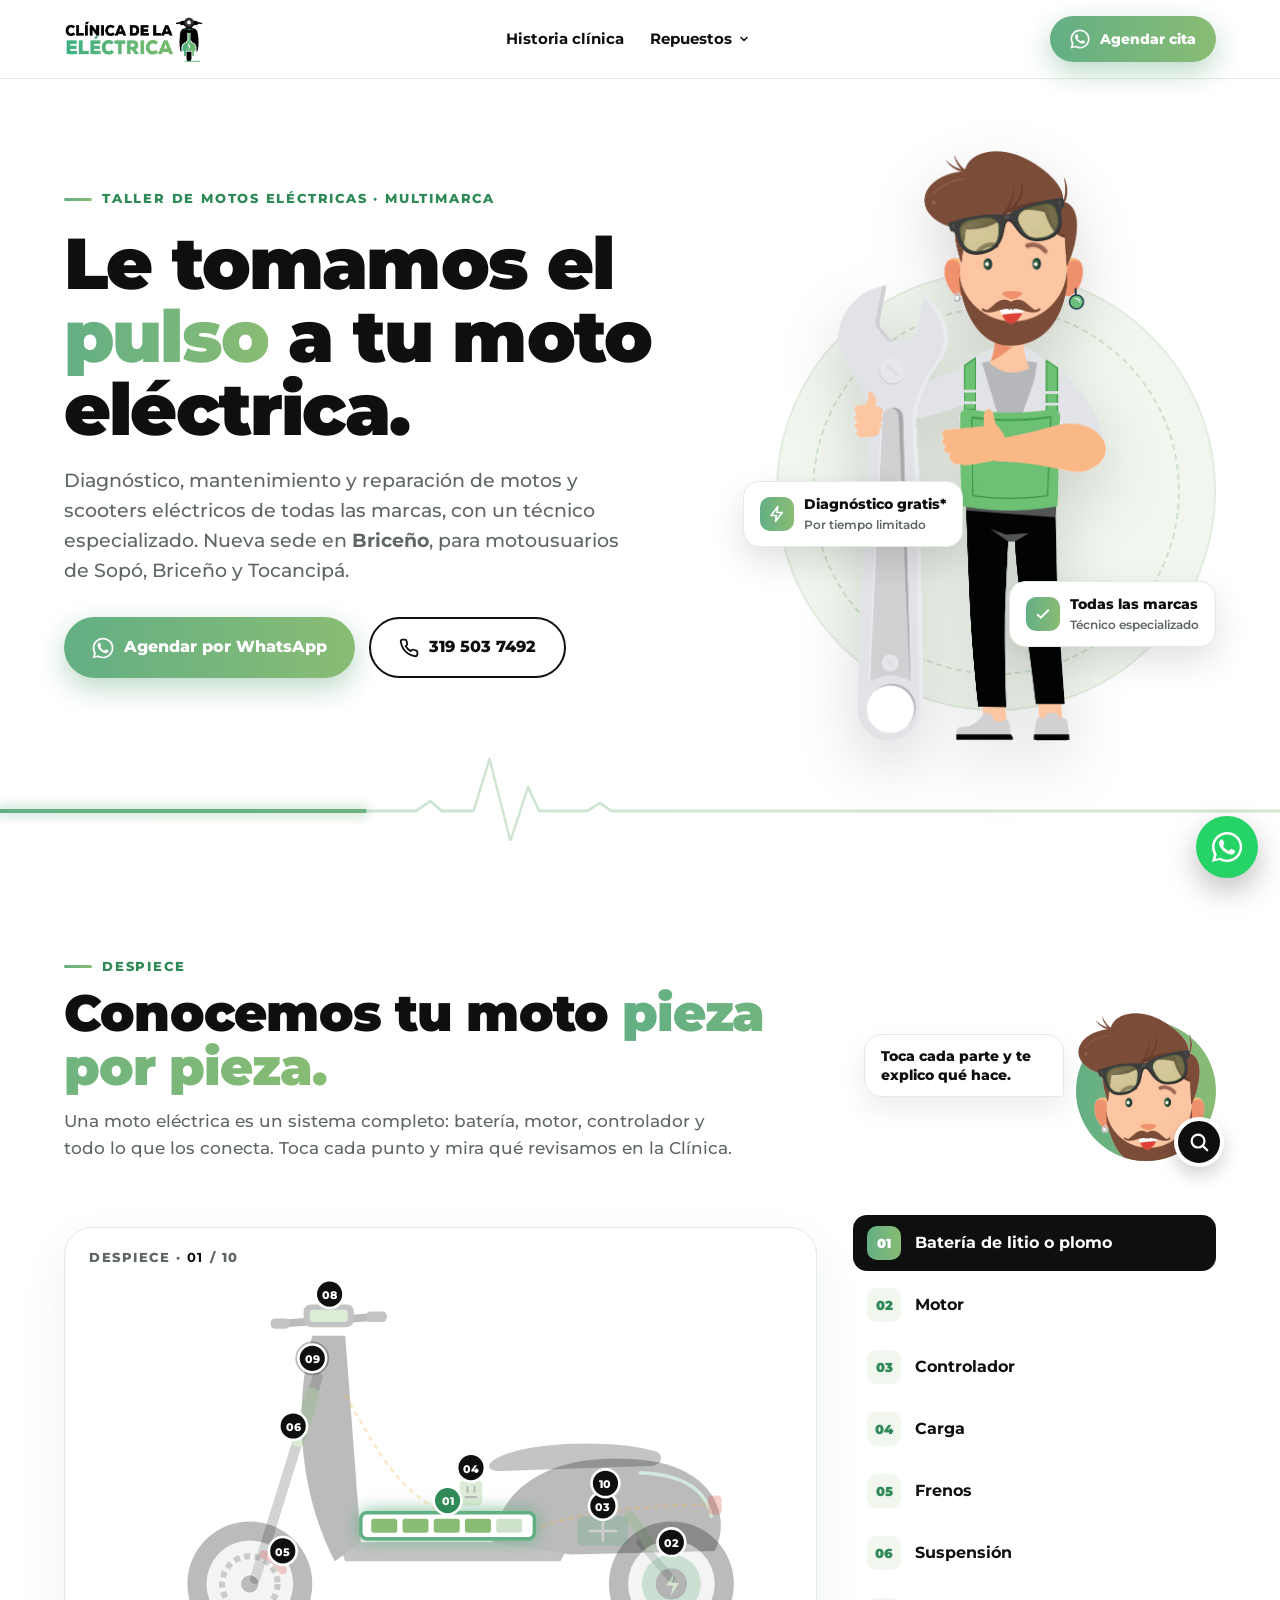
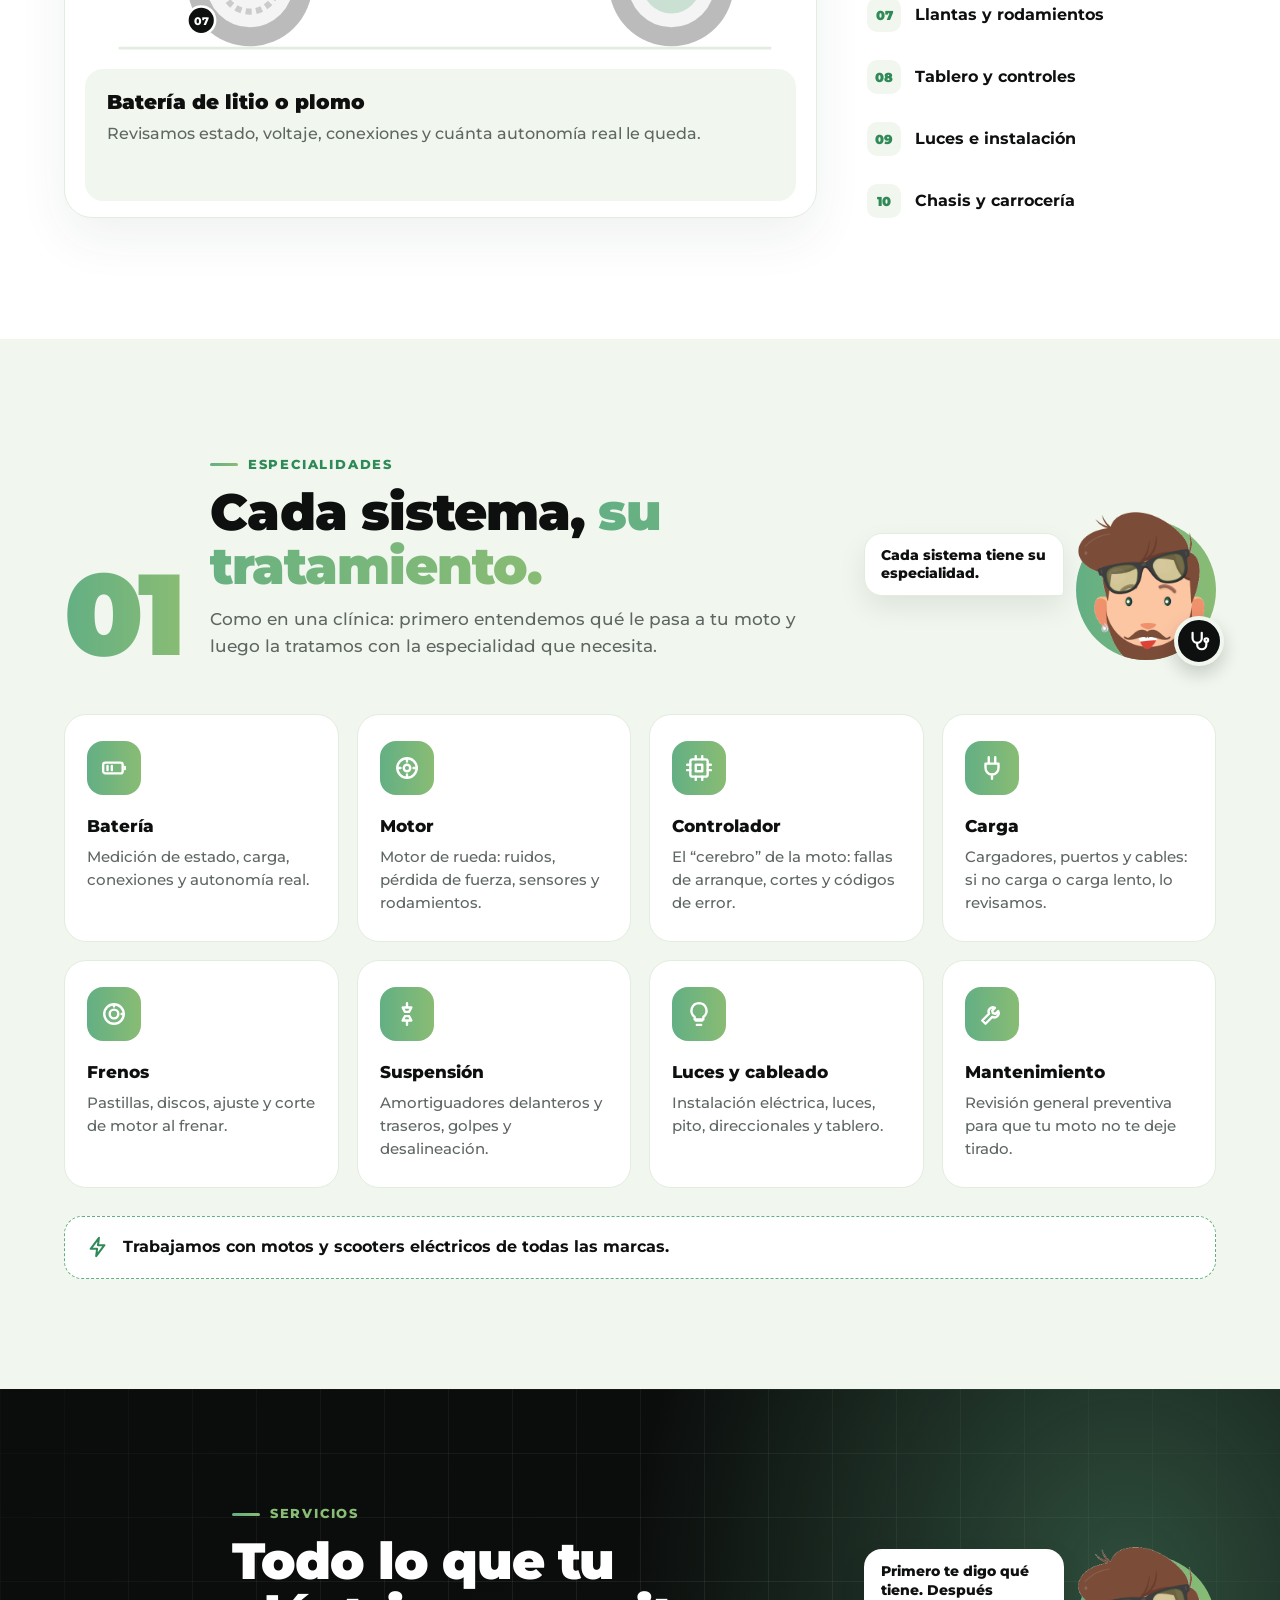
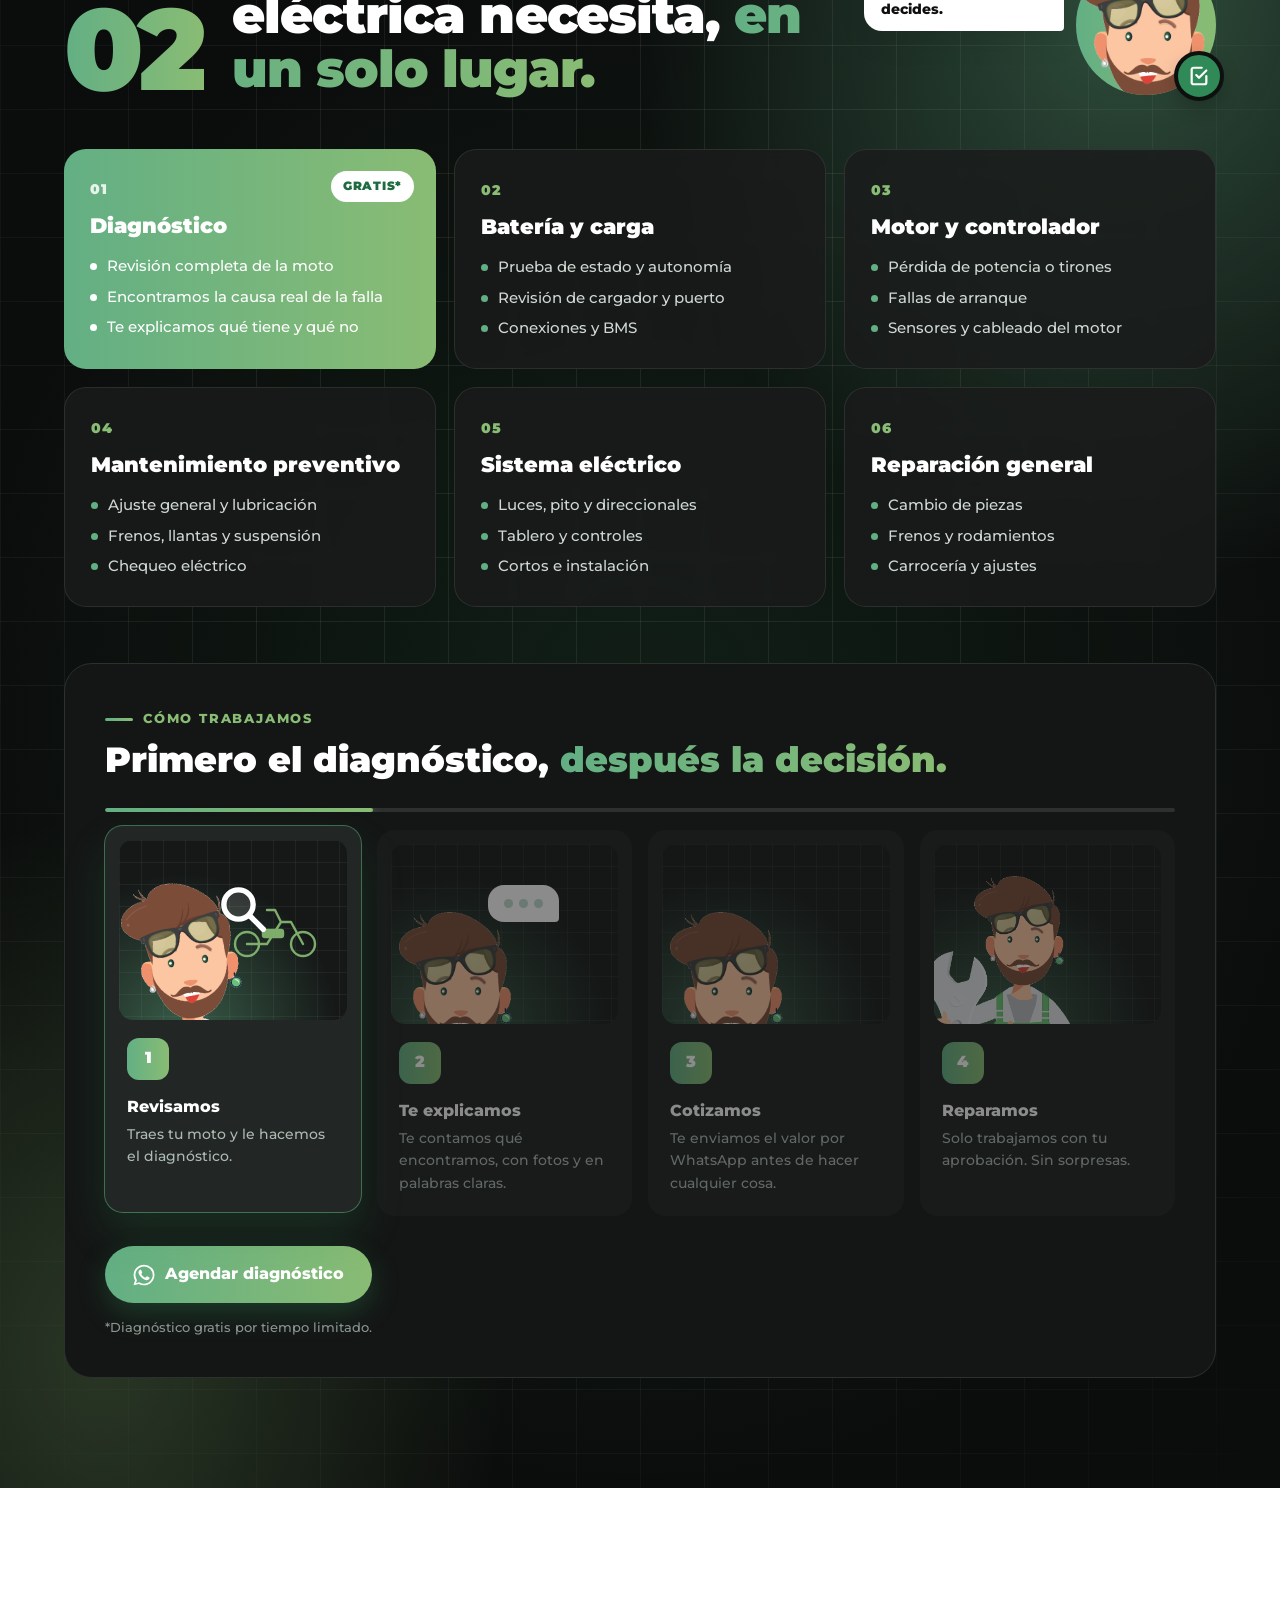
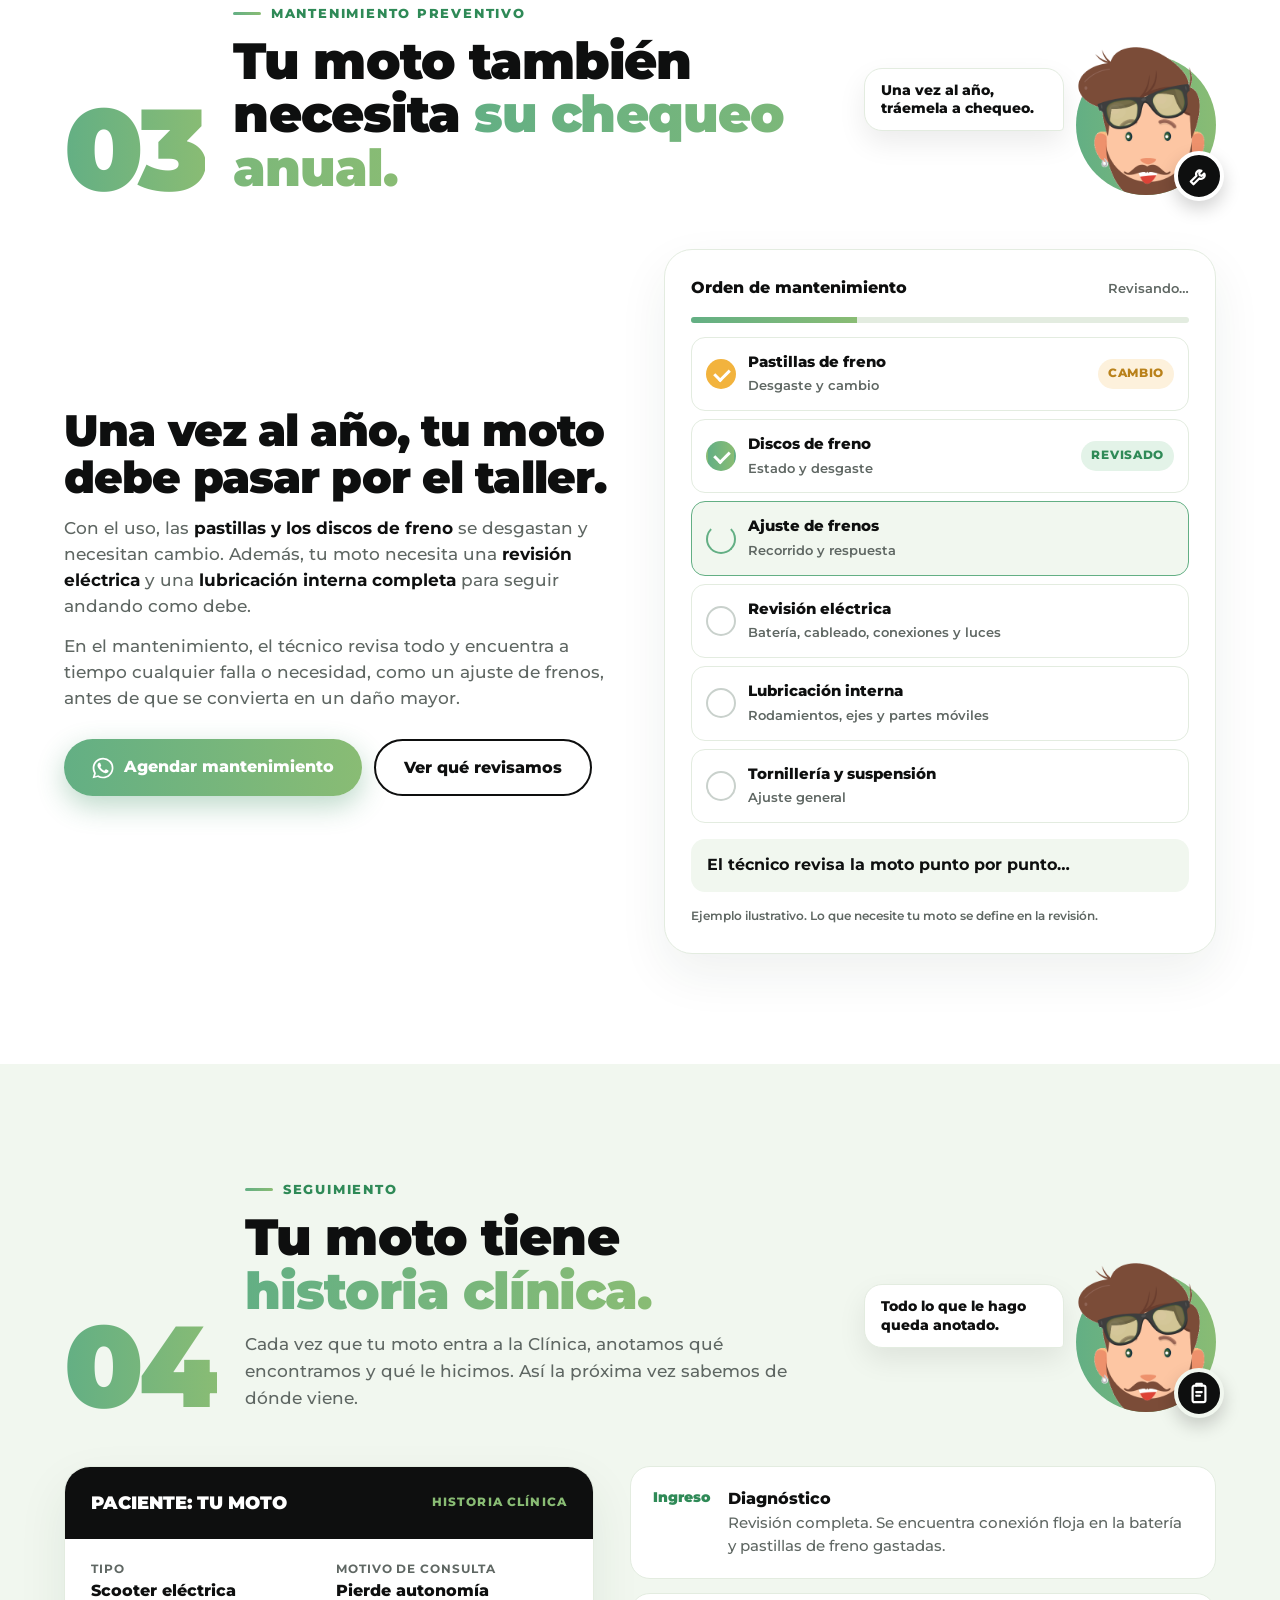
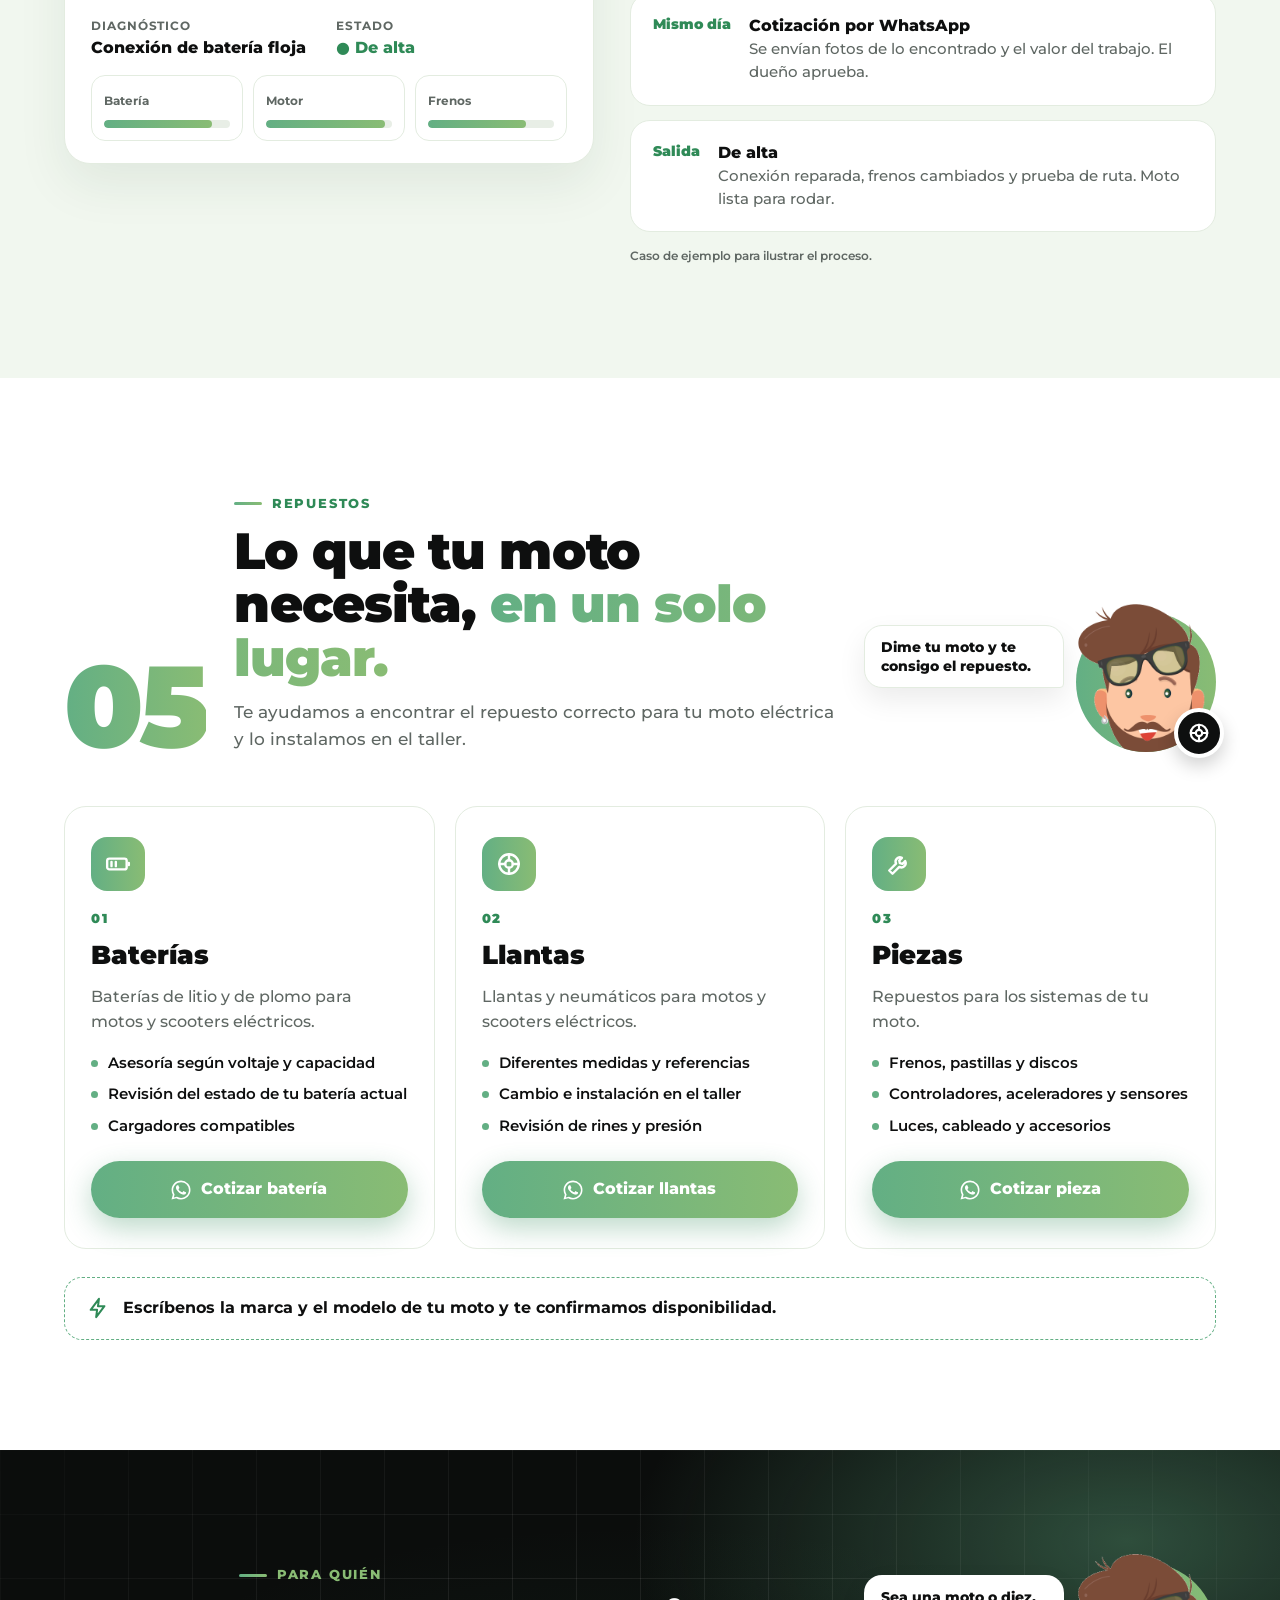
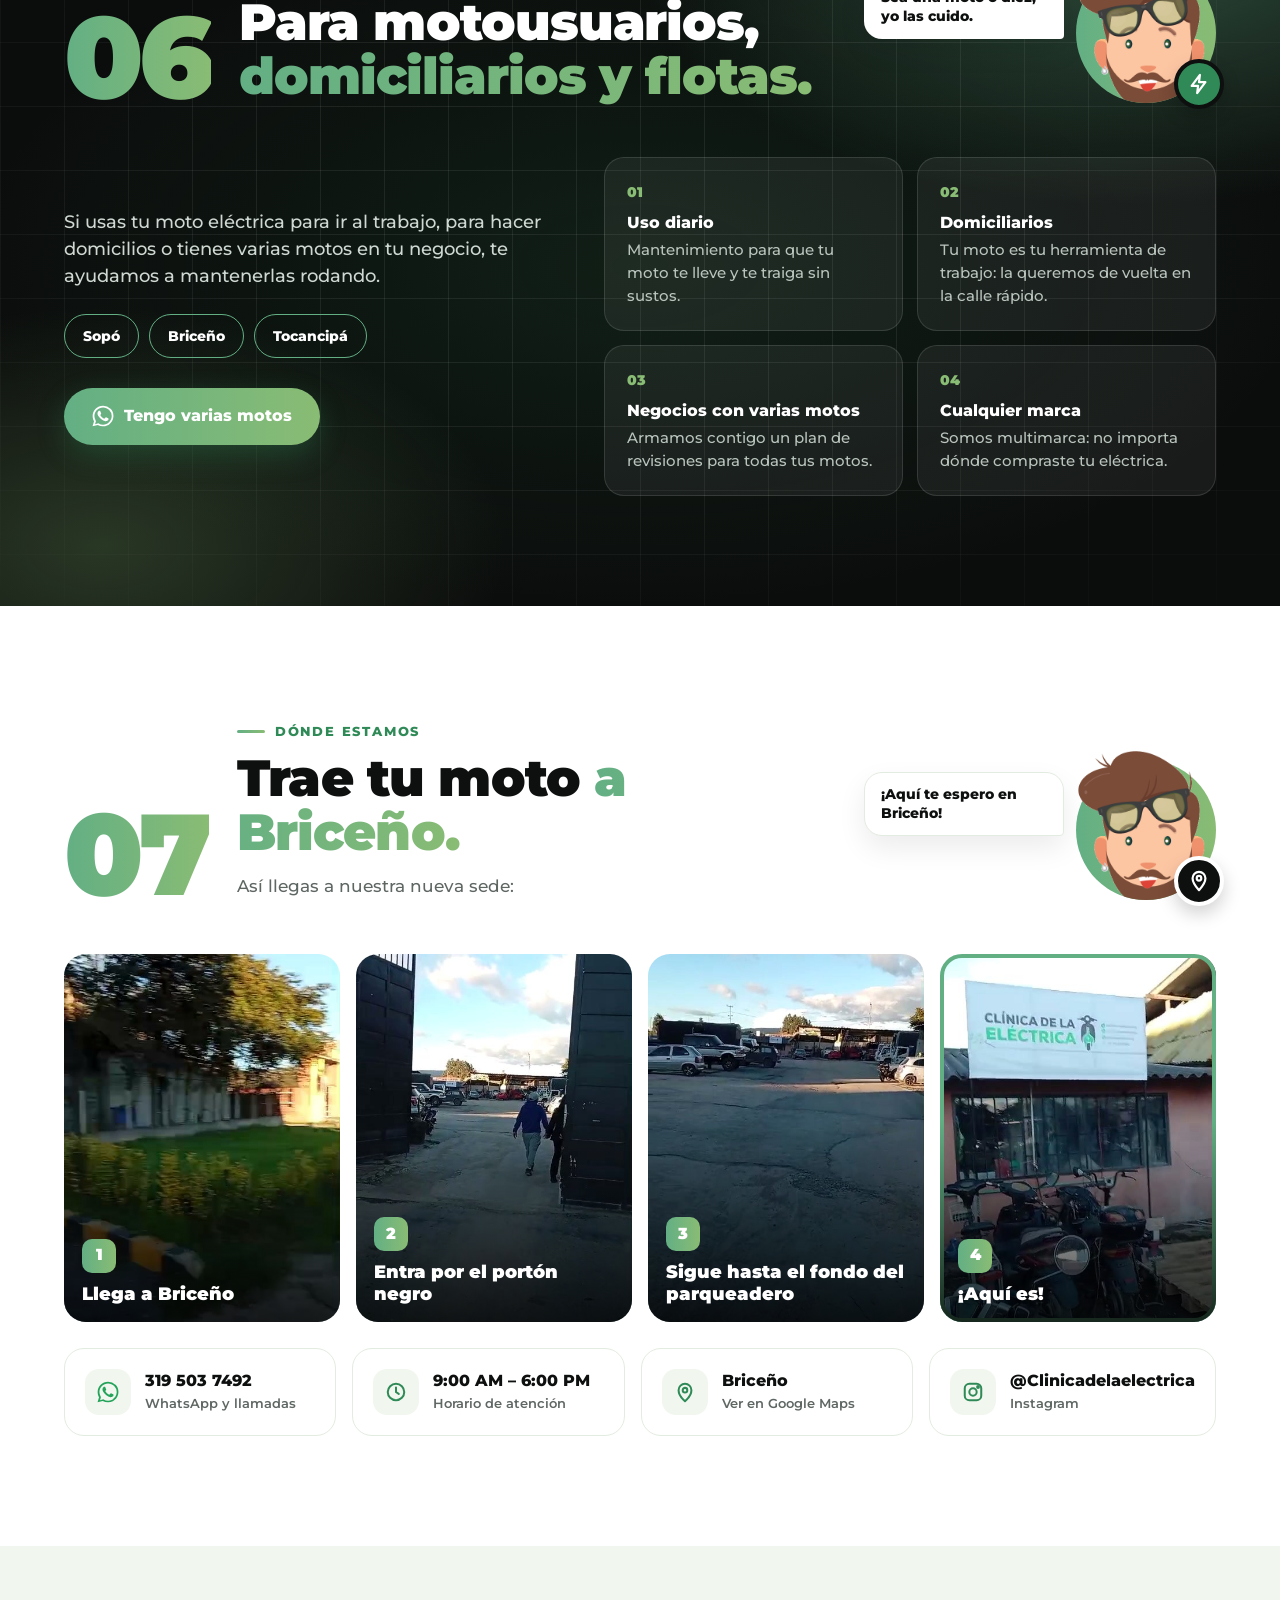
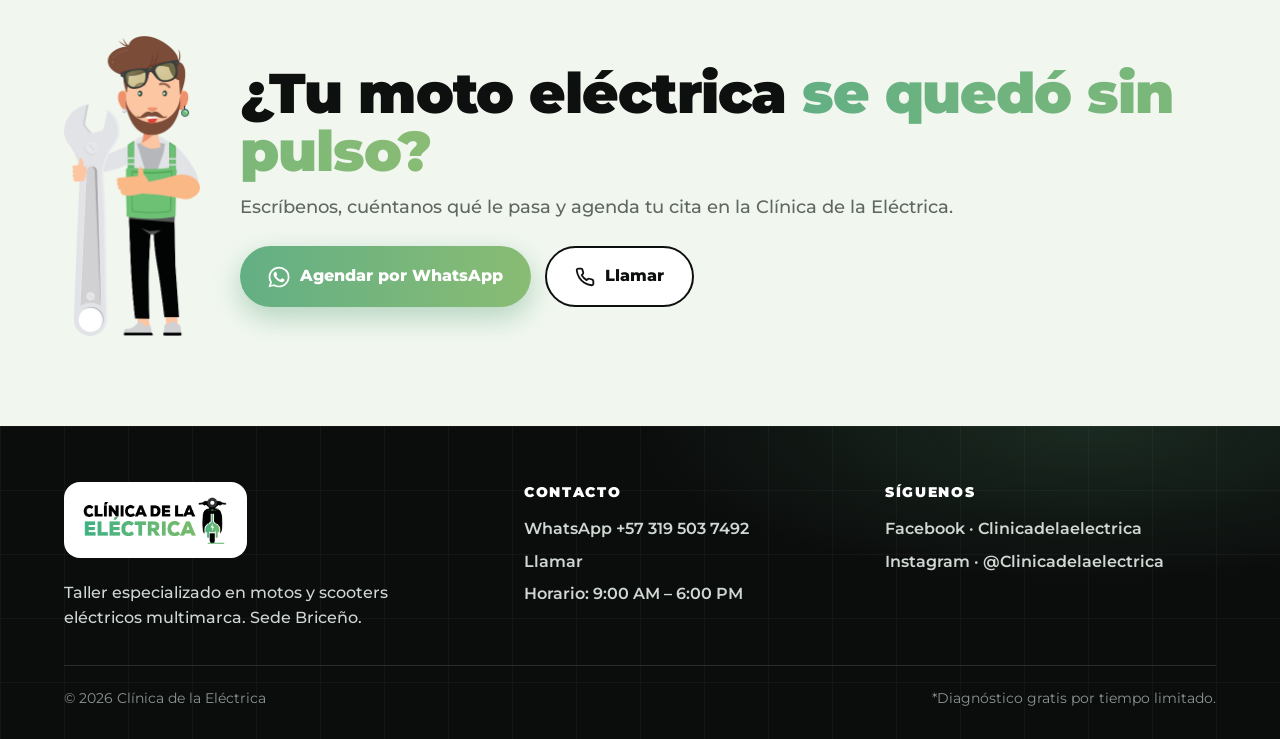
==== commit e22c6c5e: "Sección Mantenimiento preventivo anual en lugar de Batería Co-Authored-By: Claude Opus 5.5 <noreply@" ====
--- a/index.html
+++ b/index.html
@@ -385,6 +385,29 @@
 @media(max-width:980px){.steps-bar{display:none}}
 @media(max-width:600px){.scene{height:160px}.step{opacity:1}.step:not(.on){transform:none}}
 @media(prefers-reduced-motion:reduce){.step *{animation:none!important;transition:none!important}}
+
+/* mantenimiento */
+button{font-family:inherit}
+.bat p b{color:var(--ink)}
+.mt-bar{height:6px;border-radius:6px;background:var(--line);overflow:hidden;margin-bottom:14px}
+.mt-bar i{display:block;height:100%;width:0;background:var(--grad);transition:width .5s ease}
+.mt-list{list-style:none;display:grid;gap:8px}
+.mt-list li{display:grid;grid-template-columns:30px 1fr auto;gap:12px;align-items:center;padding:12px 14px;border-radius:14px;border:1px solid var(--line);transition:background .3s,border-color .3s}
+.mt-list li i{width:30px;height:30px;border-radius:50%;border:2px solid var(--idle);position:relative;transition:all .3s}
+.mt-list li b{display:block;font-weight:800;font-size:.95rem}
+.mt-list li small{color:var(--muted);font-weight:600;font-size:.8rem}
+.mt-list li em{font-style:normal;font-weight:800;font-size:.72rem;letter-spacing:.06em;text-transform:uppercase;padding:6px 10px;border-radius:999px;opacity:0;transform:scale(.7);transition:all .35s cubic-bezier(.3,1.6,.5,1)}
+.mt-list li.chk{background:var(--soft);border-color:var(--g1)}
+.mt-list li.chk i{border-color:var(--g1);border-top-color:transparent;animation:spin .6s linear infinite}
+@keyframes spin{to{transform:rotate(360deg)}}
+.mt-list li.on i{background:var(--grad);border-color:transparent}
+.mt-list li.on i::after{content:"";position:absolute;left:9px;top:5px;width:7px;height:12px;border:solid #fff;border-width:0 3px 3px 0;transform:rotate(45deg)}
+.mt-list li.on em{opacity:1;transform:none}
+.mt-list li[data-s="ok"] em{background:#e3f3e8;color:var(--gd)}
+.mt-list li[data-s="ajuste"] em{background:#eef6e6;color:#5b8a3a}
+.mt-list li[data-s="cambio"] em{background:#fdf1dc;color:#b9811a}
+.mt-list li[data-s="cambio"].on i{background:var(--warn)}
+@media(max-width:600px){.mt-list li{grid-template-columns:26px 1fr;padding:10px 12px}.mt-list li i{width:26px;height:26px}.mt-list li.on i::after{left:8px;top:4px;width:6px;height:11px}.mt-list li em{grid-column:2;justify-self:start}}
 </style>
 </head>
 <body>
@@ -606,37 +629,33 @@
   </div>
 </section>
 
-<!-- ══════════ 04 BATERÍA ══════════ -->
-<section class="sec" id="bateria">
+<!-- ══════════ 04 MANTENIMIENTO ══════════ -->
+<section class="sec" id="mantenimiento">
   <div class="wrap">
     <div class="sec-head has-guia reveal">
       <div class="sec-num">03</div>
       <div>
-        <span class="kicker">Batería</span>
-        <h2>Antes de cambiar la batería, <span class="gtxt">la revisamos.</span></h2>
-      </div>
-      <div class="guia" aria-hidden="true"><div class="bub">Antes de cambiarla, déjame medirla.</div><div class="av"><div class="clip"><img src="assets/mascota_busto.png" alt="" loading="lazy" /></div><span class="prop"><svg width="22" height="22" viewBox="0 0 24 24" fill="none" stroke="#fff" stroke-width="2.4" stroke-linecap="round" stroke-linejoin="round"><rect x="2" y="7" width="18" height="10" rx="2"/><path d="M22 11v2M6 10v4M10 10v4"/></svg></span></div></div>
+        <span class="kicker">Mantenimiento preventivo</span>
+        <h2>Tu moto también necesita <span class="gtxt">su chequeo anual.</span></h2>
+      </div>
+      <div class="guia" aria-hidden="true"><div class="bub">Una vez al año, tráemela a chequeo.</div><div class="av"><div class="clip"><img src="assets/mascota_busto.png" alt="" loading="lazy" /></div><span class="prop"><svg width="22" height="22" viewBox="0 0 24 24" fill="none" stroke="#fff" stroke-width="2.4" stroke-linecap="round" stroke-linejoin="round"><path d="M14.7 6.3a4 4 0 0 0-5.4 5.4L3 18l3 3 6.3-6.3a4 4 0 0 0 5.4-5.4l-2.5 2.5-2.4-.6-.6-2.4z"/></svg></span></div></div>
     </div>
     <div class="bat reveal">
       <div>
-        <div class="big">La batería es el corazón de tu moto. Y no siempre hay que cambiarla.</div>
-        <p>Muchas veces el problema está en una conexión, en el cargador o en una parte del paquete. Medimos el estado de la batería y te decimos con claridad si se puede recuperar o si de verdad toca reemplazarla.</p>
+        <div class="big">Una vez al año, tu moto debe pasar por el taller.</div>
+        <p>Con el uso, las <b>pastillas y los discos de freno</b> se desgastan y necesitan cambio. Además, tu moto necesita una <b>revisión eléctrica</b> y una <b>lubricación interna completa</b> para seguir andando como debe.</p>
+        <p>En el mantenimiento, el técnico revisa todo y encuentra a tiempo cualquier falla o necesidad, como un ajuste de frenos, antes de que se convierta en un daño mayor.</p>
         <div style="margin-top:28px;display:flex;flex-wrap:wrap;gap:12px">
-          <button class="btn btn-k" id="scan" type="button"><svg width="20" height="20"><use href="#i-bolt"/></svg>Simular revisión</button>
-          <a class="btn btn-o wa-link" data-msg="Hola, quiero que revisen la batería de mi moto eléctrica" href="#" target="_blank" rel="noopener">Revisar mi batería</a>
+          <a class="btn btn-g wa-link" data-msg="Hola, quiero agendar el mantenimiento preventivo de mi moto eléctrica" href="#" target="_blank" rel="noopener"><svg width="22" height="22"><use href="#i-wa"/></svg>Agendar mantenimiento</a>
+          <button class="btn btn-o" id="mt-run" type="button">Ver qué revisamos</button>
         </div>
       </div>
-      <div class="pack">
-        <div class="pack-top"><span>Paquete de batería</span><small id="pk-st">Sin medir</small></div>
-        <div class="cells" id="cells"></div>
-        <div class="legend">
-          <span><i style="background:var(--ok)"></i>En buen estado</span>
-          <span><i style="background:var(--warn)"></i>Al límite</span>
-          <span><i style="background:var(--bad)"></i>Con falla</span>
-          <span><i style="background:var(--idle)"></i>Sin medir</span>
-        </div>
-        <div class="res" id="pk-res">Toca “Simular revisión” para ver cómo leemos una batería.</div>
-        <span class="ex">Esquema ilustrativo.</span>
+      <div class="pack mt">
+        <div class="pack-top"><span>Orden de mantenimiento</span><small id="mt-st">Revisión anual</small></div>
+        <div class="mt-bar"><i id="mt-fill"></i></div>
+        <ul class="mt-list" id="mt-list"><li data-s="cambio"><i></i><div><b>Pastillas de freno</b><small>Desgaste y cambio</small></div><em>Cambio</em></li><li data-s="ok"><i></i><div><b>Discos de freno</b><small>Estado y desgaste</small></div><em>Revisado</em></li><li data-s="ajuste"><i></i><div><b>Ajuste de frenos</b><small>Recorrido y respuesta</small></div><em>Ajustado</em></li><li data-s="ok"><i></i><div><b>Revisión eléctrica</b><small>Batería, cableado, conexiones y luces</small></div><em>Revisado</em></li><li data-s="ajuste"><i></i><div><b>Lubricación interna</b><small>Rodamientos, ejes y partes móviles</small></div><em>Lubricado</em></li><li data-s="ajuste"><i></i><div><b>Tornillería y suspensión</b><small>Ajuste general</small></div><em>Ajustado</em></li></ul>
+        <div class="res" id="mt-res">Así es una revisión de mantenimiento preventivo en la Clínica.</div>
+        <span class="ex">Ejemplo ilustrativo. Lo que necesite tu moto se define en la revisión.</span>
       </div>
     </div>
   </div>
@@ -848,28 +867,24 @@
 function next(){ show((cur+1) % PARTS.length); }
 show(0); timer = setInterval(next, 3800);
 
-// ── 04 Batería ──
-var cells = document.getElementById('cells');
-for (var c = 0; c < 30; c++) { var d = document.createElement('div'); d.className = 'cell'; cells.appendChild(d); }
-var scanning = false;
-document.getElementById('scan').addEventListener('click', function(){
-  if (scanning) return; scanning = true;
-  var all = cells.querySelectorAll('.cell'), st = document.getElementById('pk-st'), res = document.getElementById('pk-res');
-  var warn = [7, 18, 22], bad = [13];
-  all.forEach(function(el){ el.className = 'cell'; });
-  st.textContent = 'Midiendo…'; res.textContent = 'Revisando cada parte del paquete…';
-  all.forEach(function(el, k){
-    setTimeout(function(){
-      el.classList.add(bad.indexOf(k) > -1 ? 'bad' : warn.indexOf(k) > -1 ? 'warn' : 'ok', 'pop');
-      setTimeout(function(){ el.classList.remove('pop'); }, 260);
-      if (k === all.length - 1) {
-        st.textContent = 'Medición completa';
-        res.innerHTML = '<span style="color:var(--gd)">26 en buen estado</span> · <span style="color:#b9811a">3 al límite</span> · <span style="color:var(--bad)">1 con falla</span> → se puede reparar sin cambiar toda la batería.';
-        scanning = false;
-      }
-    }, 70 * k);
-  });
-});
+// ── 04 Mantenimiento ──
+(function(){
+  var list=document.getElementById('mt-list'); if(!list) return;
+  var li=[].slice.call(list.children), fill=document.getElementById('mt-fill'), st=document.getElementById('mt-st'), res=document.getElementById('mt-res'), busy=false, done=false;
+  function run(){
+    if(busy) return; busy=true; done=true;
+    li.forEach(function(el){ el.className=''; }); fill.style.width='0%';
+    st.textContent='Revisando…'; res.textContent='El técnico revisa la moto punto por punto…';
+    li.forEach(function(el,k){
+      setTimeout(function(){ el.classList.add('chk'); }, 650*k+200);
+      setTimeout(function(){ el.classList.remove('chk'); el.classList.add('on'); fill.style.width=((k+1)/li.length*100)+'%';
+        if(k===li.length-1){ st.textContent='Revisión completa'; res.innerHTML='<span style="color:var(--gd)">Lista para rodar otro año.</span> Te contamos todo lo que encontramos antes de hacer cualquier cambio.'; busy=false; }
+      }, 650*k+650);
+    });
+  }
+  document.getElementById('mt-run').addEventListener('click', run);
+  new IntersectionObserver(function(e,o){ if(e[0].isIntersecting && !done){ run(); o.disconnect(); } }, {threshold:.5}).observe(list);
+})();
 
 // ── Aparición al hacer scroll ──
 var io = new IntersectionObserver(function(es){ es.forEach(function(e){ if (e.isIntersecting) { e.target.classList.add('in'); io.unobserve(e.target); } }); }, {threshold: .12});
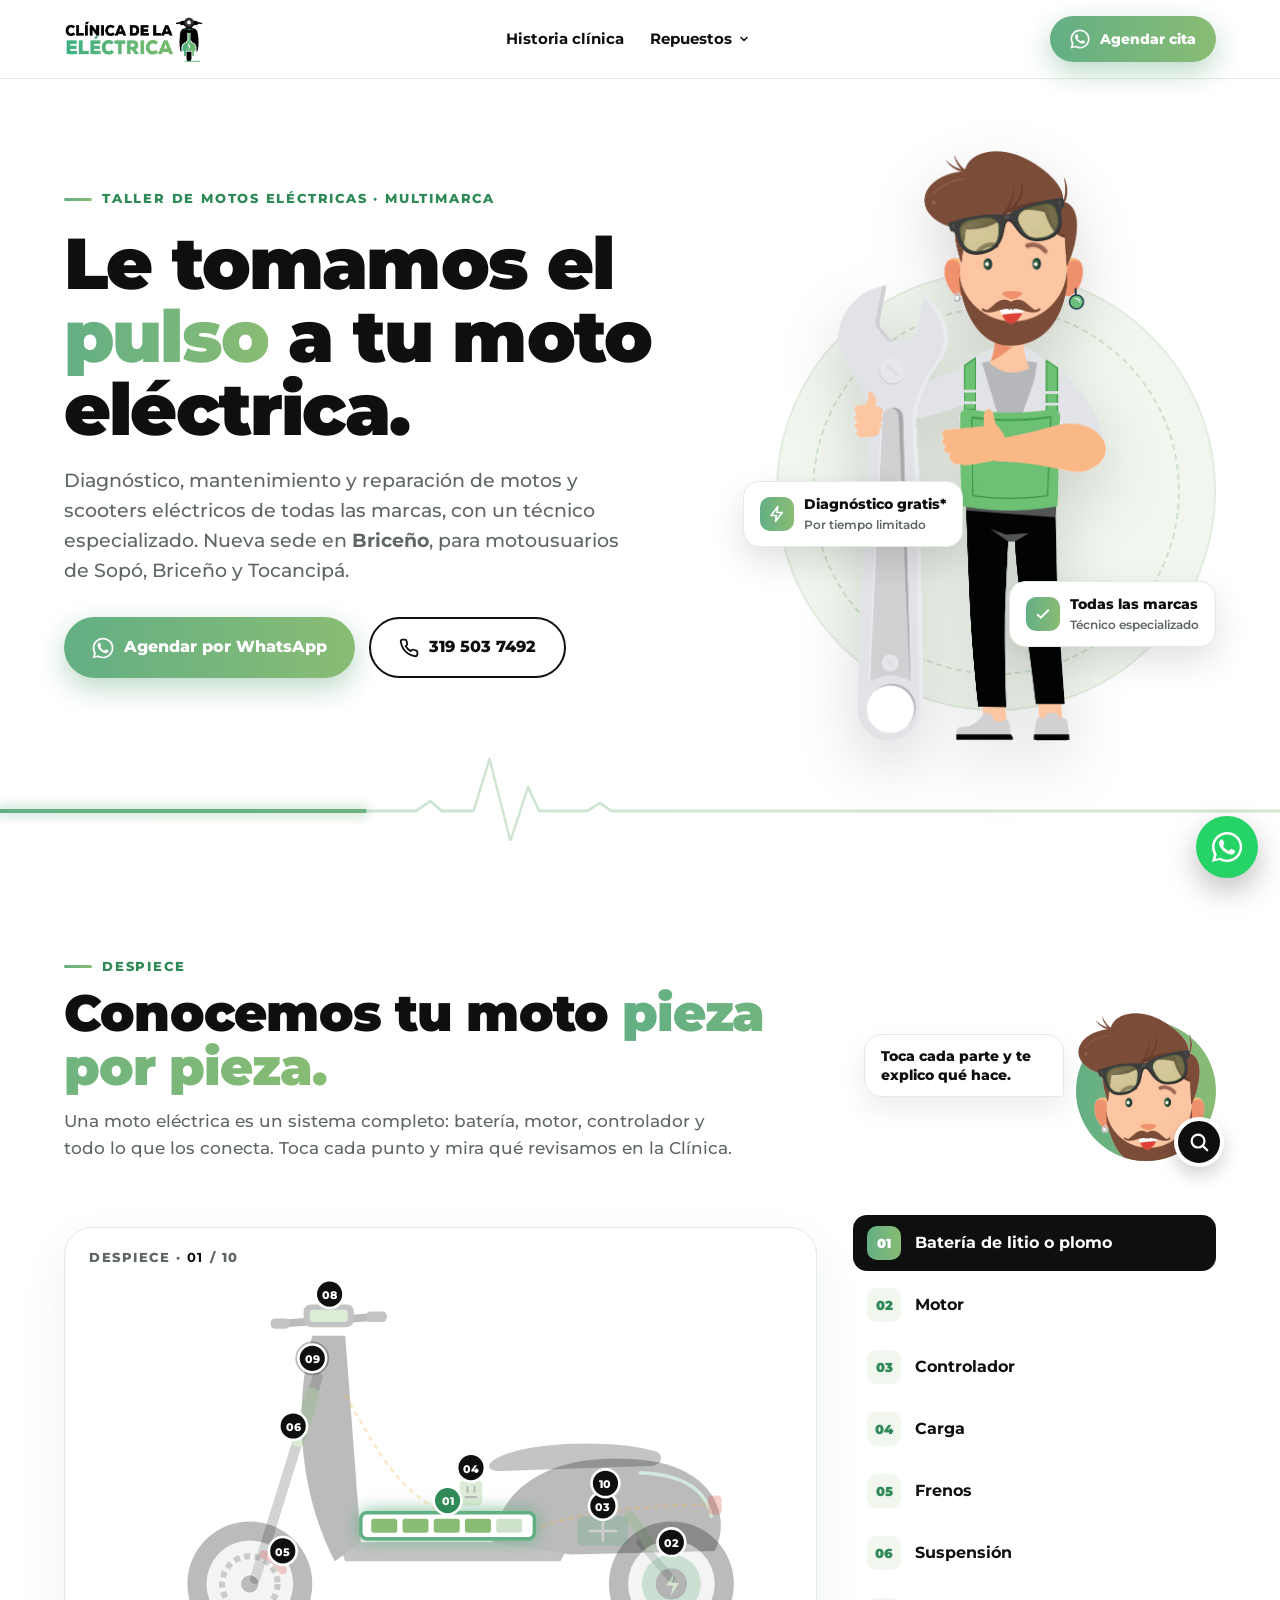
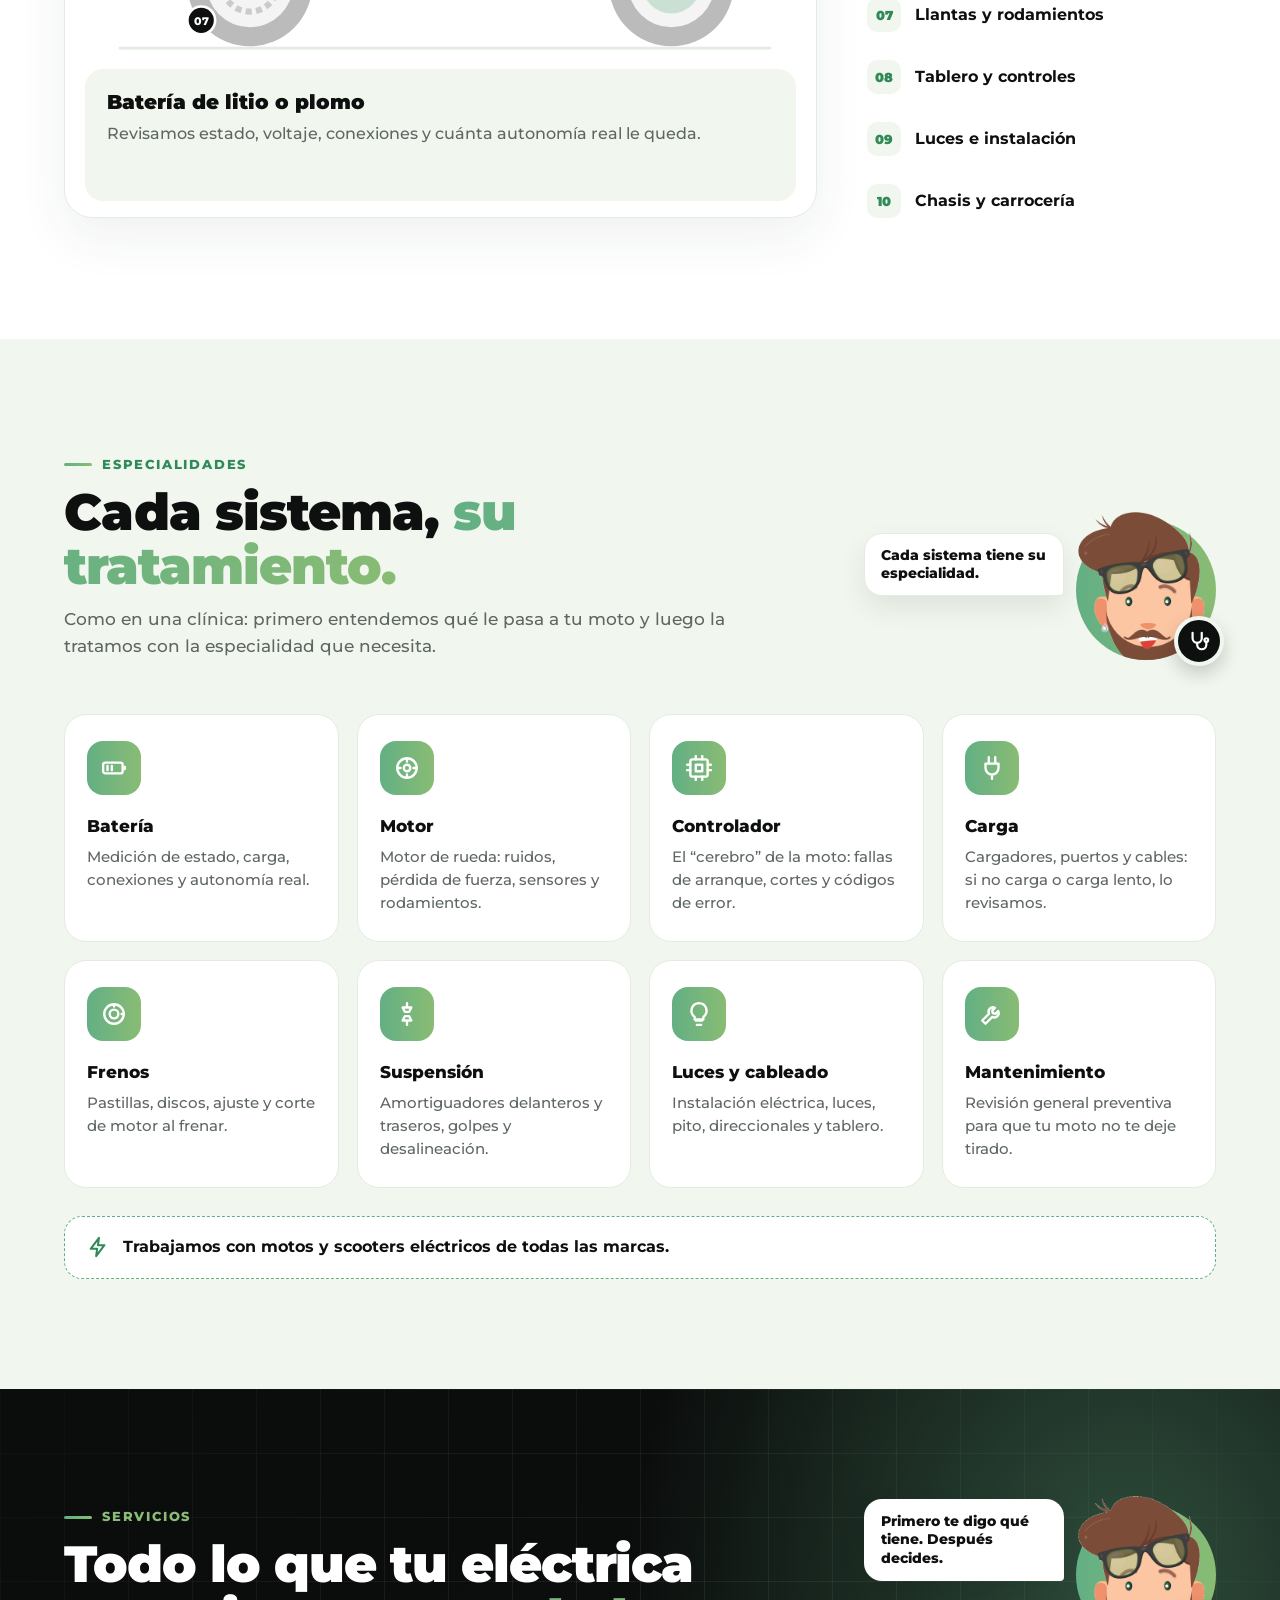
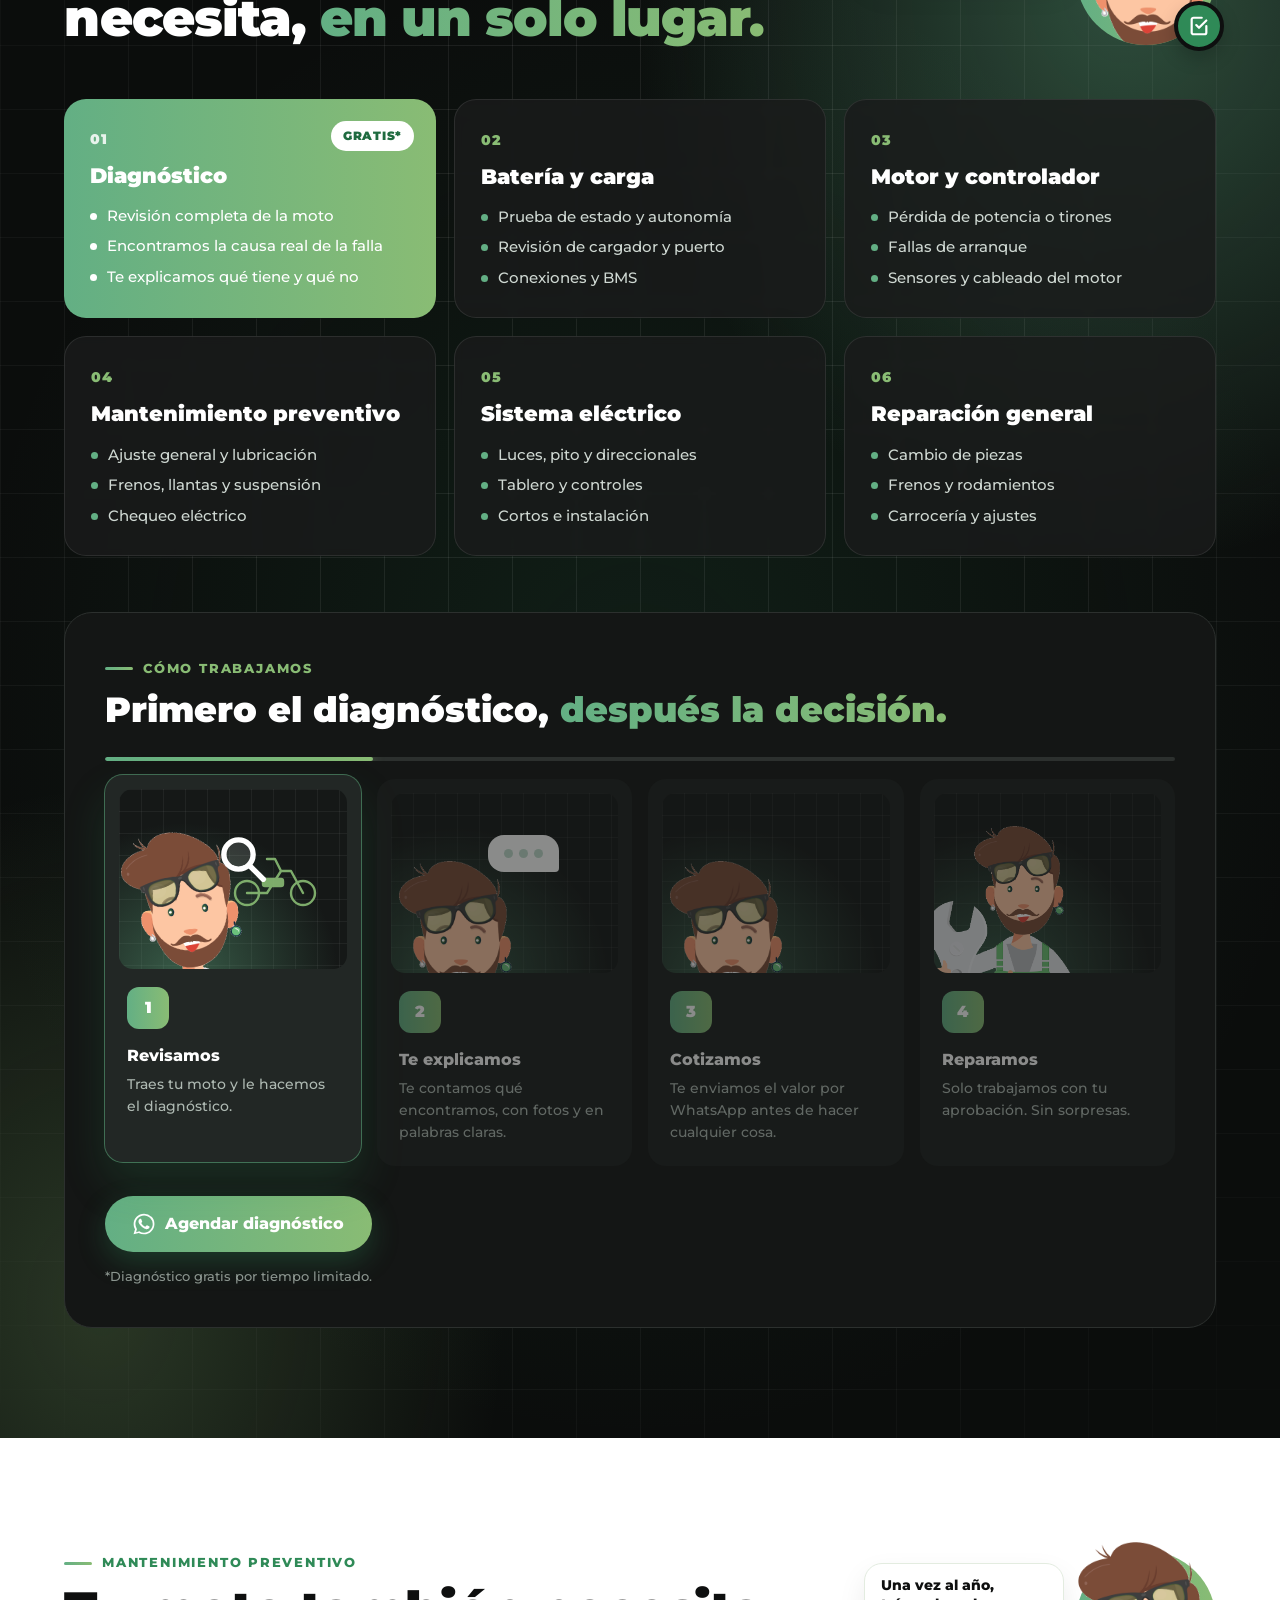
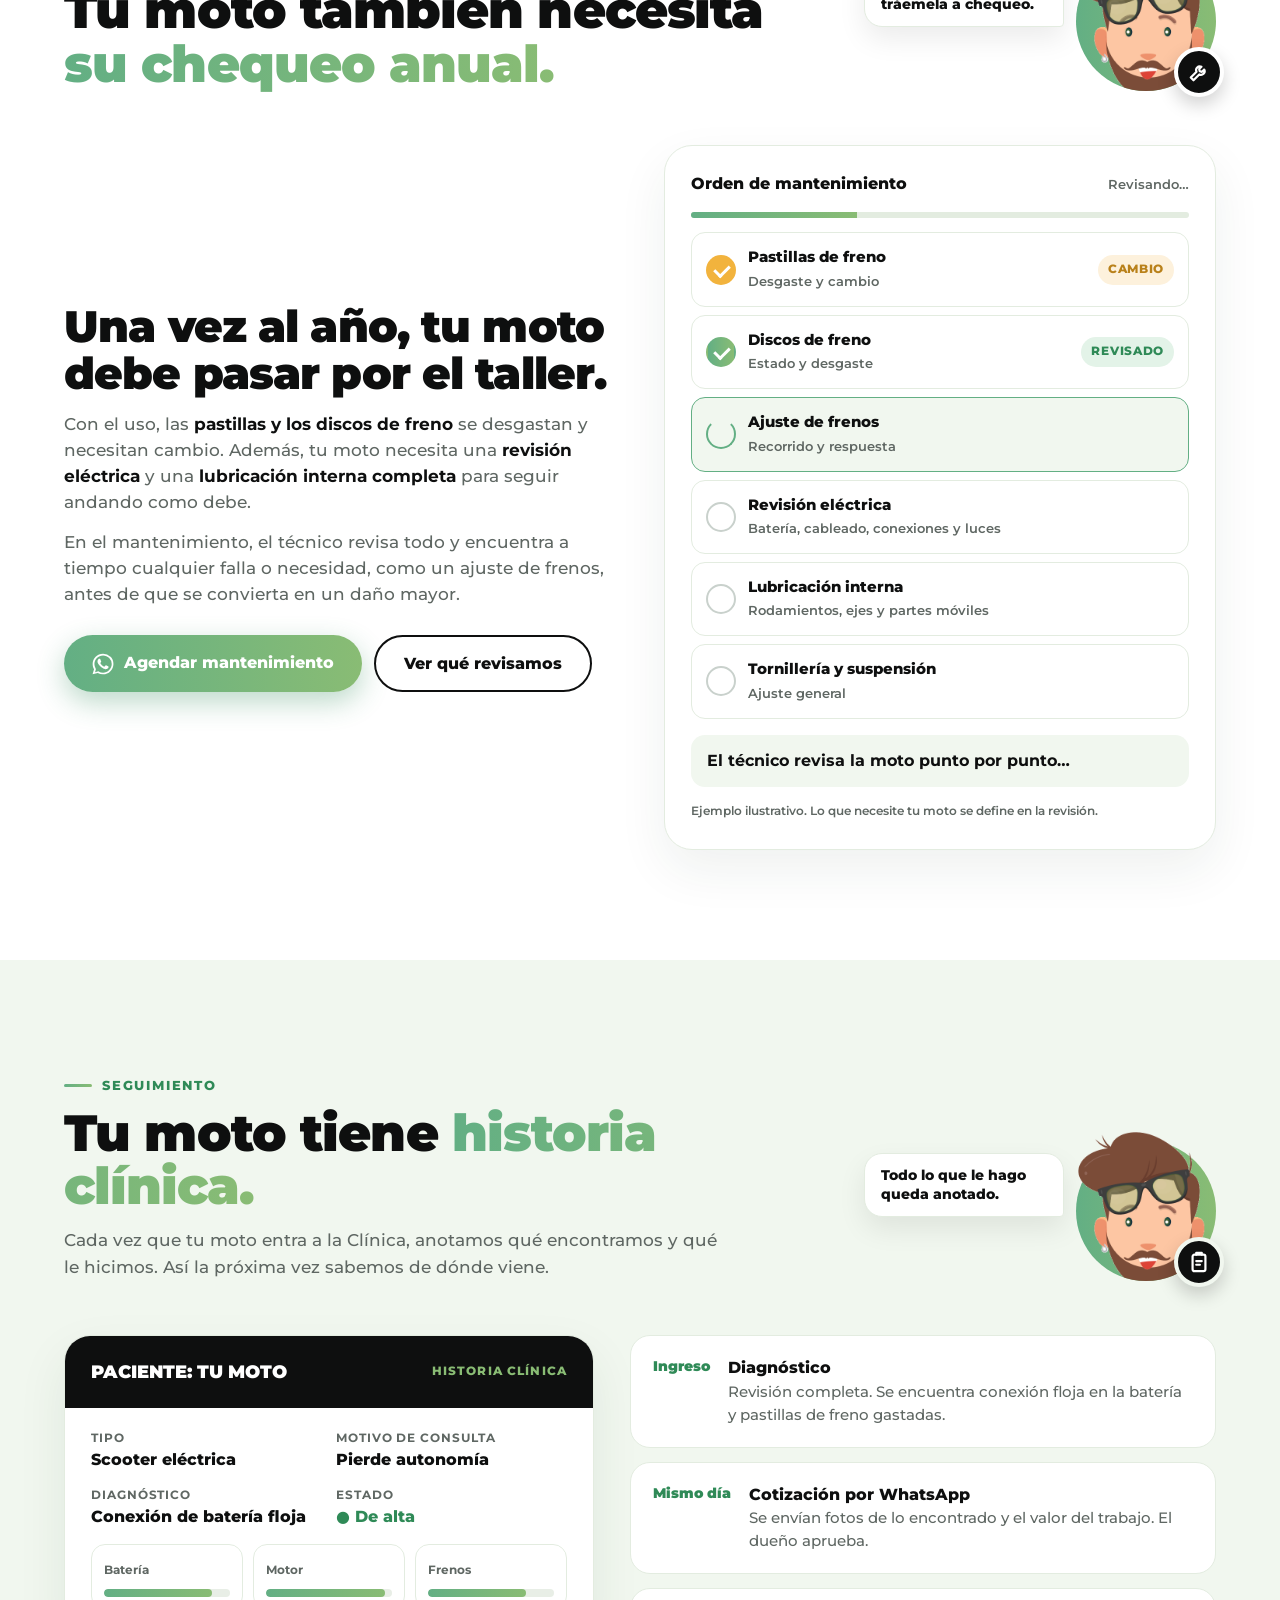
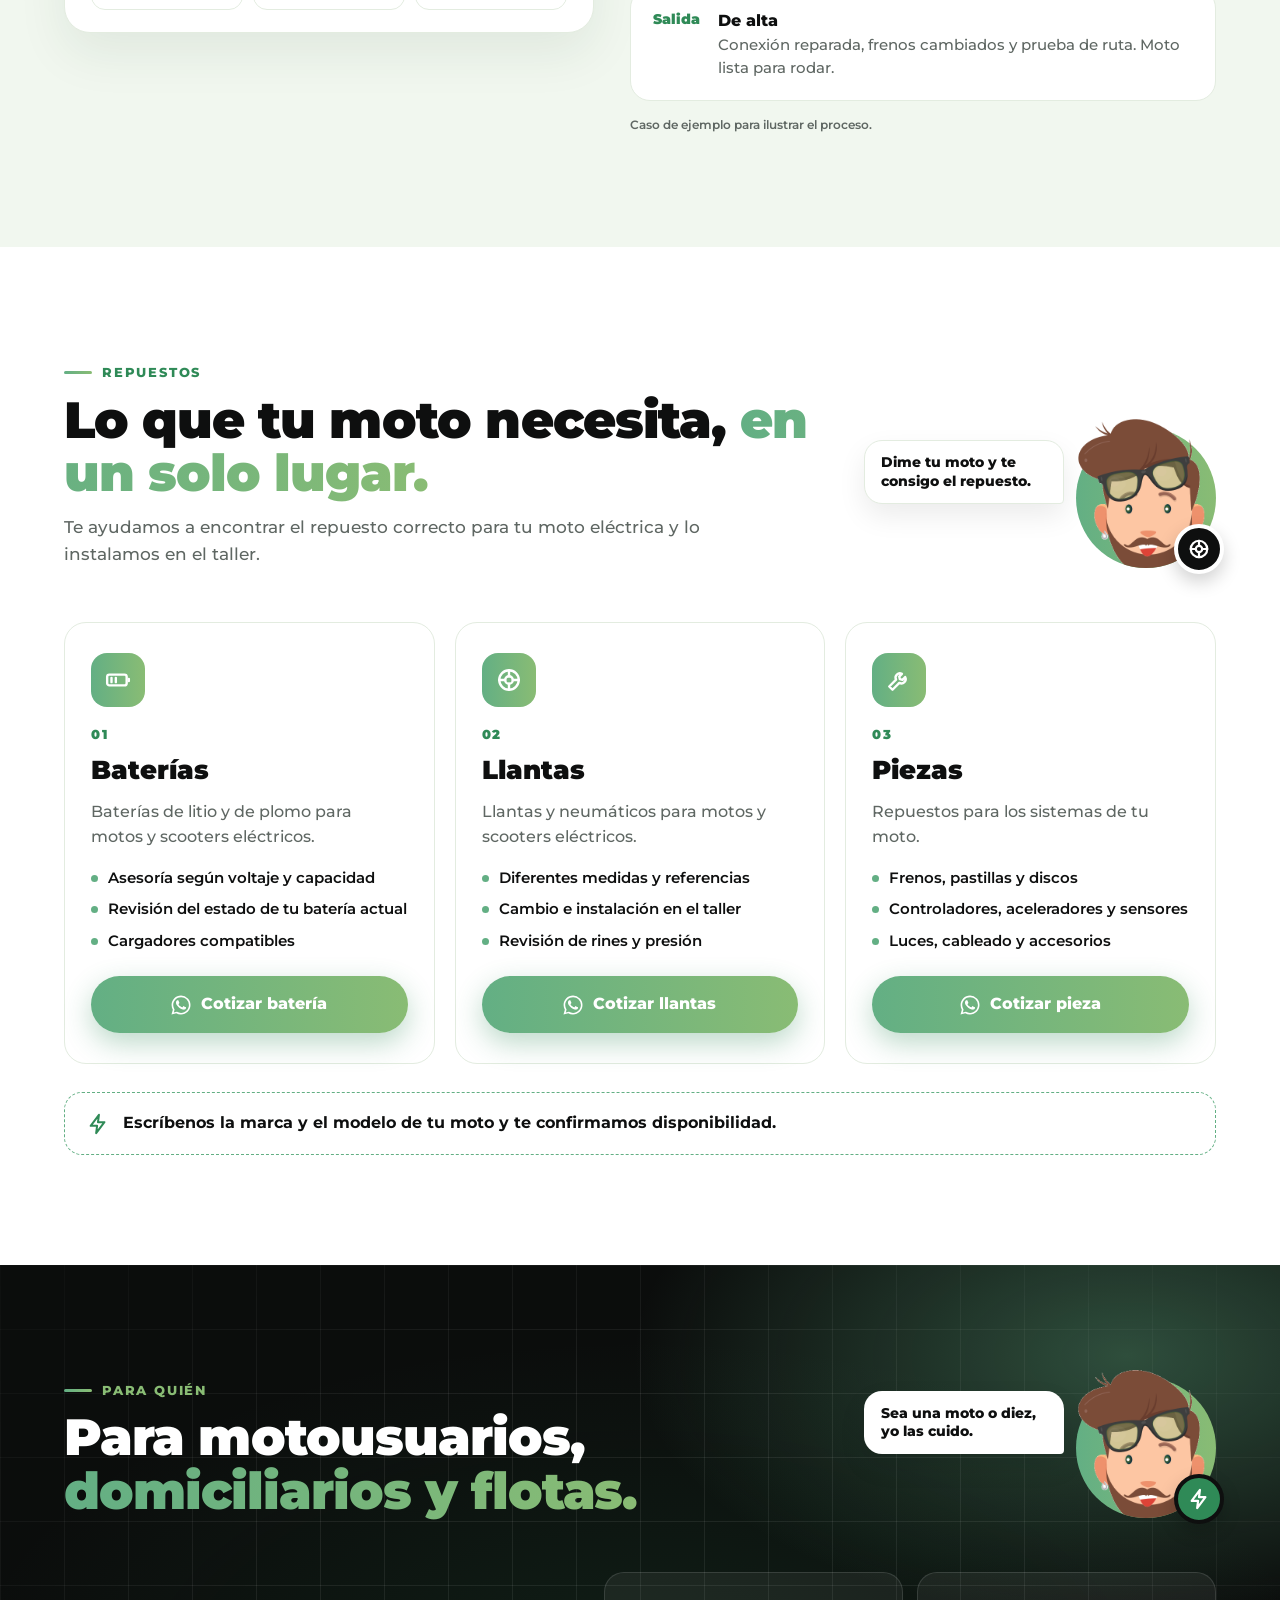
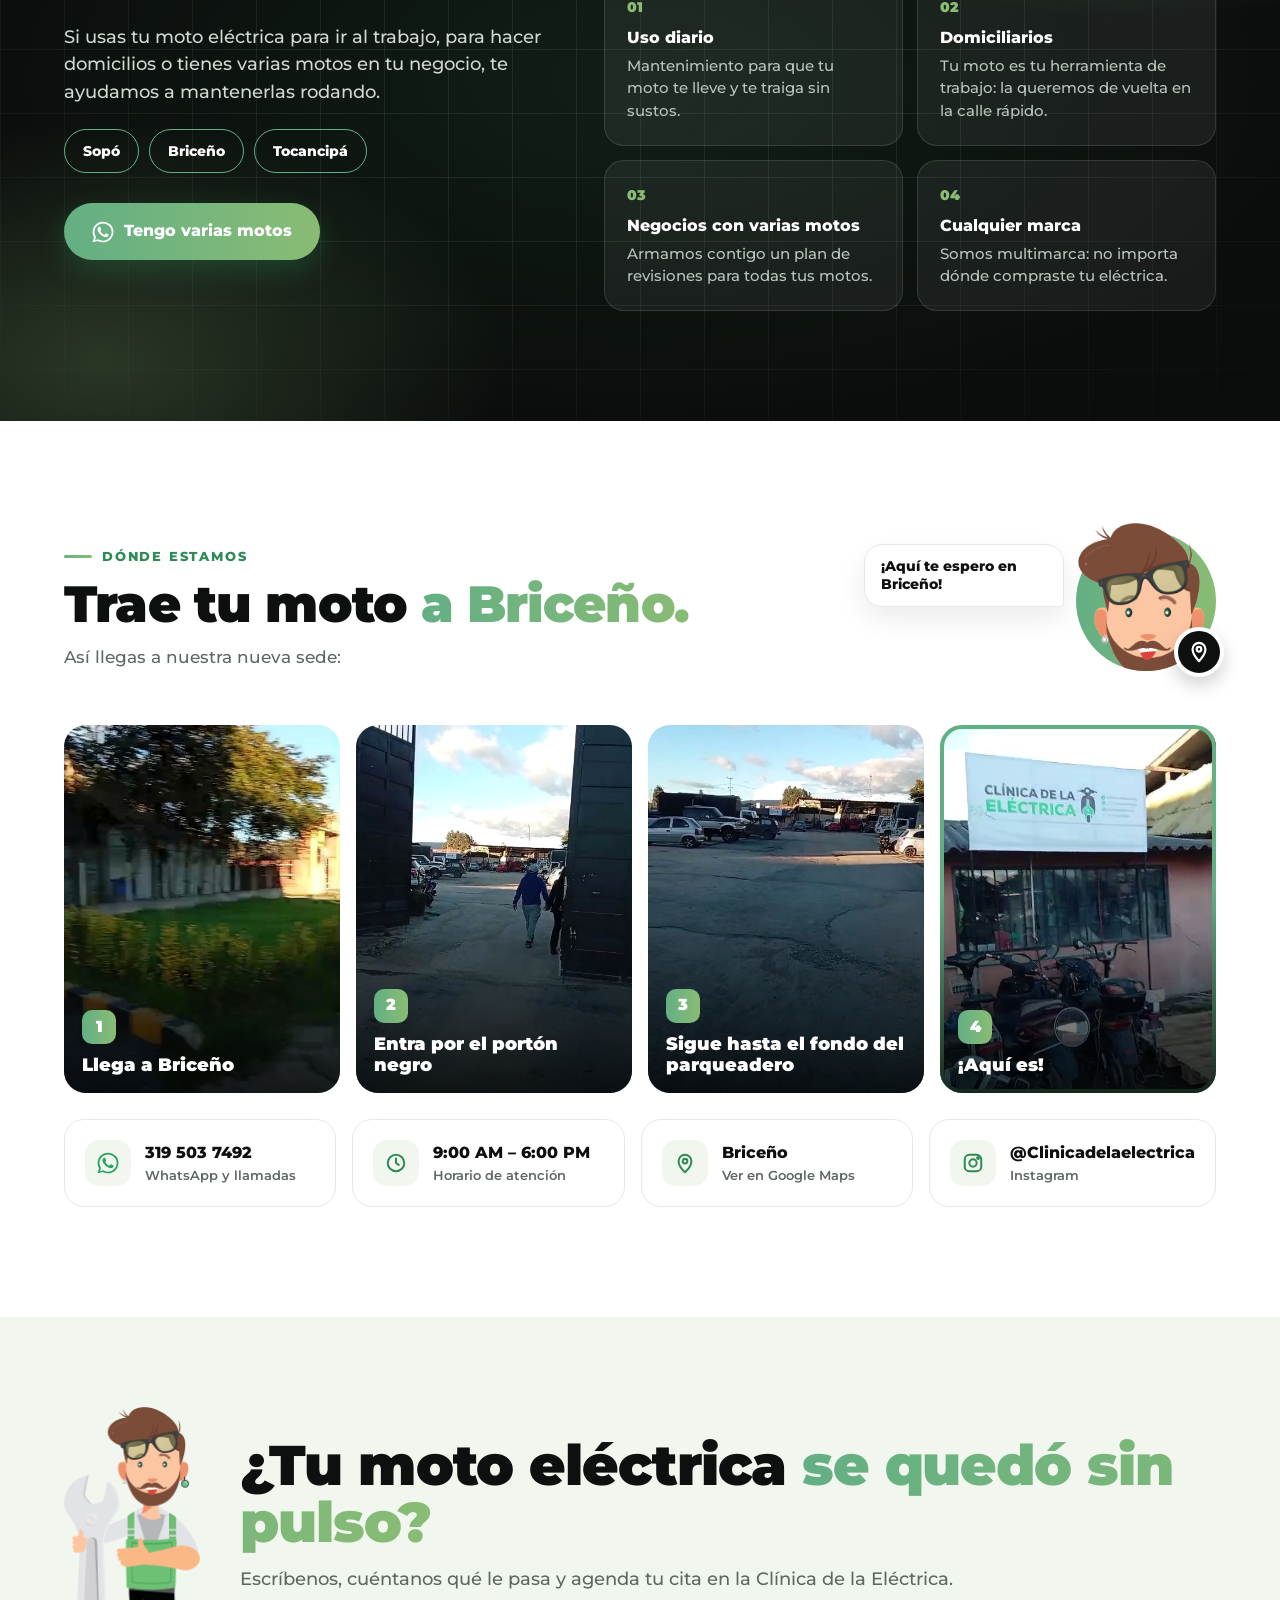
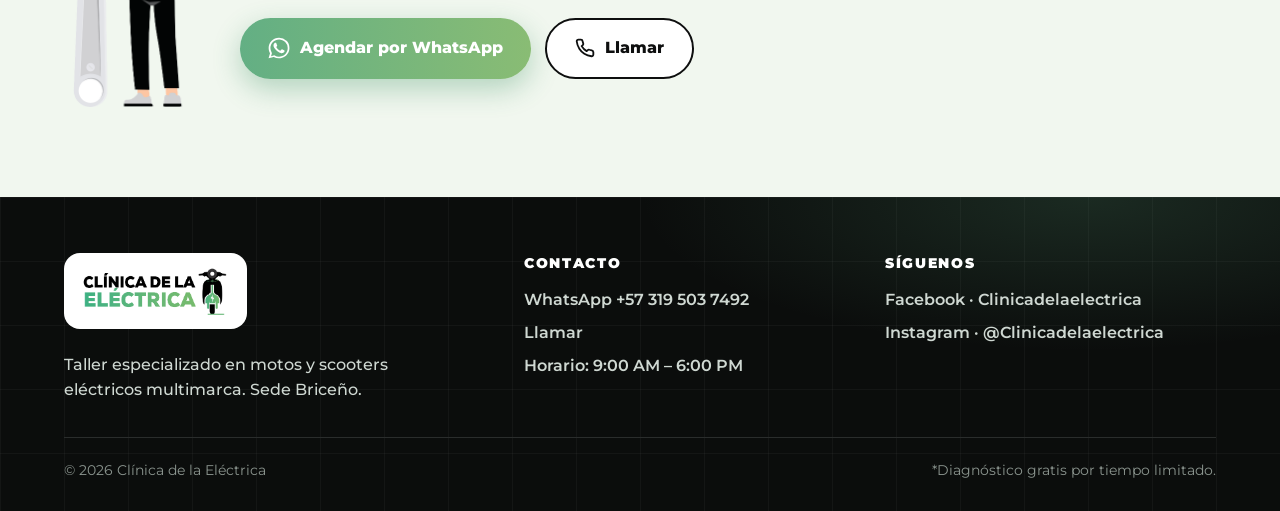
==== commit 1477ef65: "Quita números de sección Co-Authored-By: Claude Opus 5.5 <noreply@anthropic.com>" ====
--- a/index.html
+++ b/index.html
@@ -90,7 +90,7 @@
 
 /* ── SECCIONES ── */
 section.sec{padding:110px 0}
-.sec-head{display:grid;grid-template-columns:auto 1fr;gap:28px;align-items:end;margin-bottom:54px}
+.sec-head{display:grid;grid-template-columns:1fr;gap:28px;align-items:end;margin-bottom:54px}
 .sec-num{font-size:clamp(4rem,9vw,7.5rem);font-weight:900;line-height:.8;letter-spacing:-.04em;background:var(--grad);-webkit-background-clip:text;background-clip:text;color:transparent}
 .sec-head h2{font-size:clamp(2rem,4vw,3.3rem);font-weight:900;line-height:1.05;letter-spacing:-.02em;margin-top:10px}
 .sec-head p{color:var(--muted);font-size:1.08rem;max-width:42rem;margin-top:14px;font-weight:500}
@@ -548,7 +548,6 @@
 <section class="sec soft" id="sistemas">
   <div class="wrap">
     <div class="sec-head has-guia reveal">
-      <div class="sec-num">01</div>
       <div>
         <span class="kicker">Especialidades</span>
         <h2>Cada sistema, <span class="gtxt">su tratamiento.</span></h2>
@@ -574,7 +573,6 @@
 <section class="sec dark" id="servicios">
   <div class="wrap">
     <div class="sec-head has-guia reveal">
-      <div class="sec-num">02</div>
       <div>
         <span class="kicker">Servicios</span>
         <h2>Todo lo que tu eléctrica necesita, <span class="gtxt">en un solo lugar.</span></h2>
@@ -633,7 +631,6 @@
 <section class="sec" id="mantenimiento">
   <div class="wrap">
     <div class="sec-head has-guia reveal">
-      <div class="sec-num">03</div>
       <div>
         <span class="kicker">Mantenimiento preventivo</span>
         <h2>Tu moto también necesita <span class="gtxt">su chequeo anual.</span></h2>
@@ -665,7 +662,6 @@
 <section class="sec soft" id="historia">
   <div class="wrap">
     <div class="sec-head has-guia reveal">
-      <div class="sec-num">04</div>
       <div>
         <span class="kicker">Seguimiento</span>
         <h2>Tu moto tiene <span class="gtxt">historia clínica.</span></h2>
@@ -704,7 +700,6 @@
 <section class="sec" id="repuestos">
   <div class="wrap">
     <div class="sec-head has-guia reveal">
-      <div class="sec-num">05</div>
       <div>
         <span class="kicker">Repuestos</span>
         <h2>Lo que tu moto necesita, <span class="gtxt">en un solo lugar.</span></h2>
@@ -725,7 +720,6 @@
 <section class="sec dark" id="flotas">
   <div class="wrap">
     <div class="sec-head has-guia reveal">
-      <div class="sec-num">06</div>
       <div>
         <span class="kicker">Para quién</span>
         <h2>Para motousuarios, <span class="gtxt">domiciliarios y flotas.</span></h2>
@@ -752,7 +746,6 @@
 <section class="sec" id="ubicacion">
   <div class="wrap">
     <div class="sec-head has-guia reveal">
-      <div class="sec-num">07</div>
       <div>
         <span class="kicker">Dónde estamos</span>
         <h2>Trae tu moto <span class="gtxt">a Briceño.</span></h2>
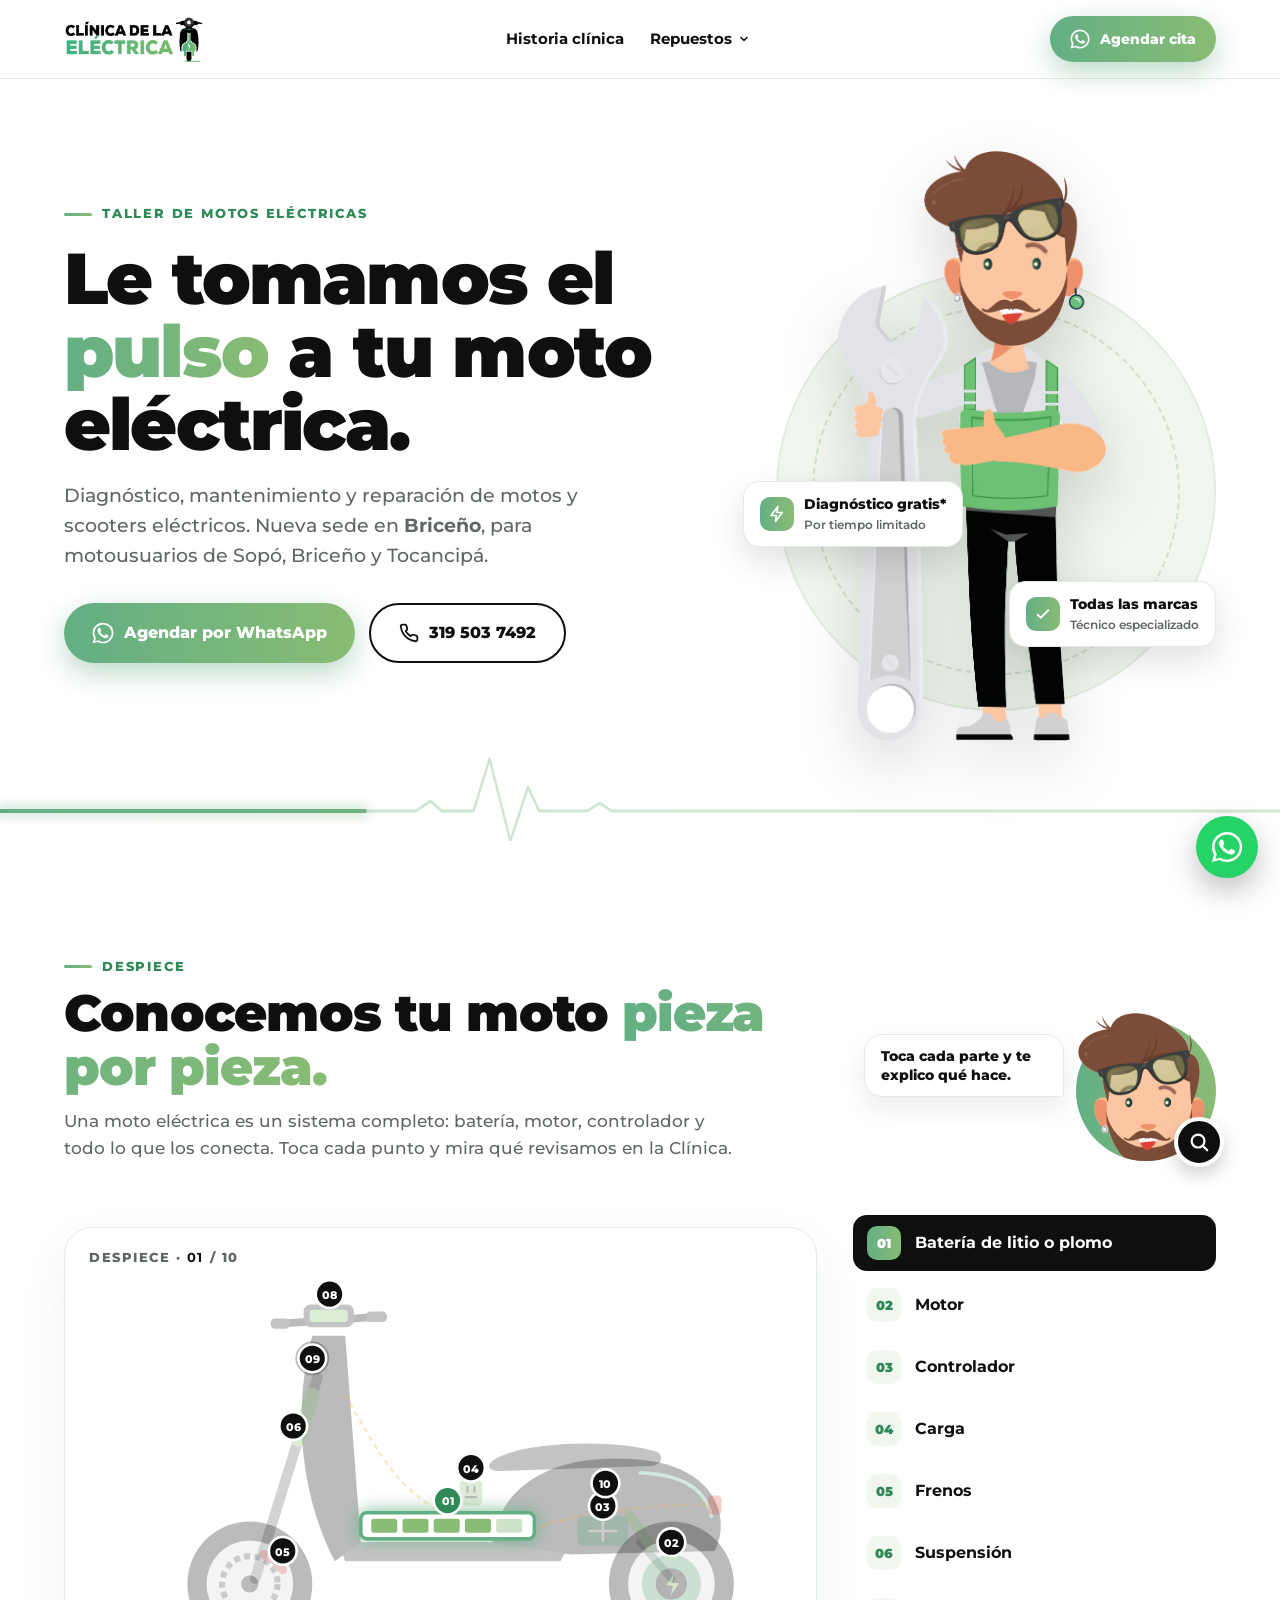
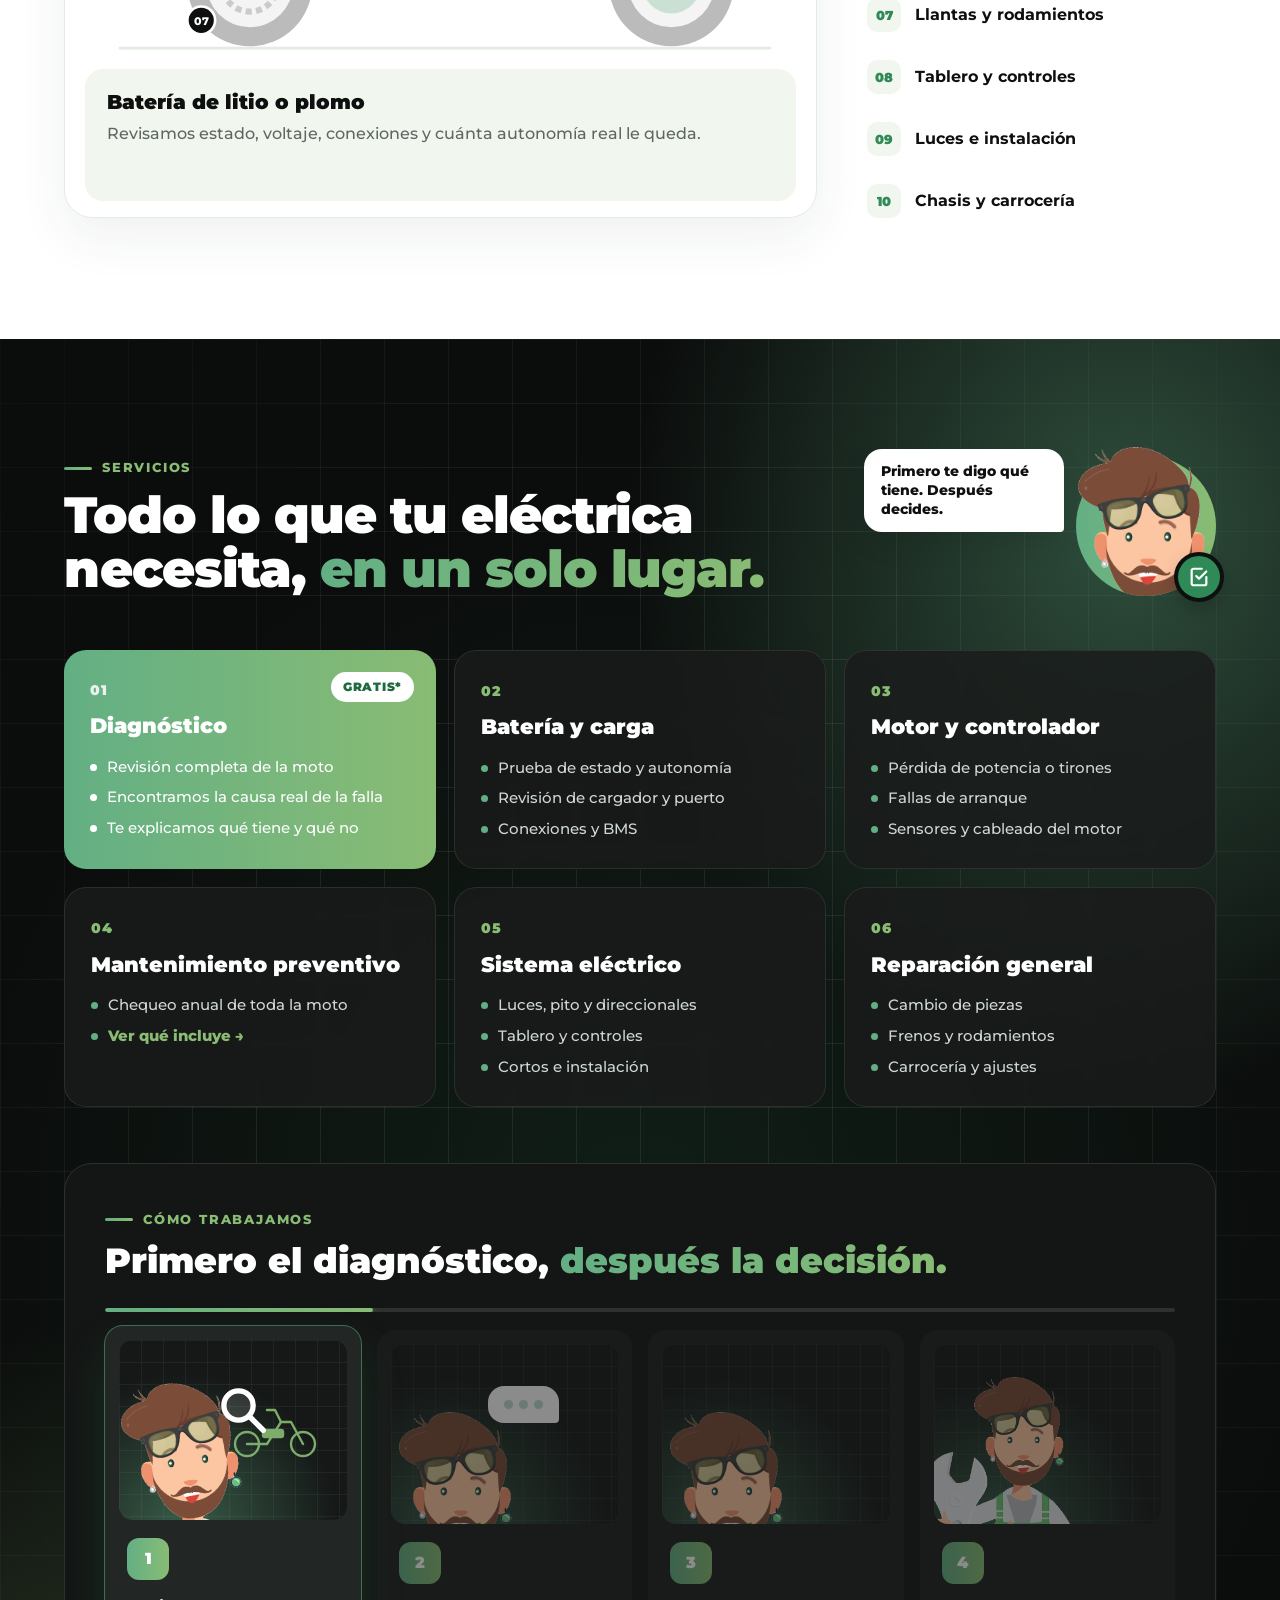
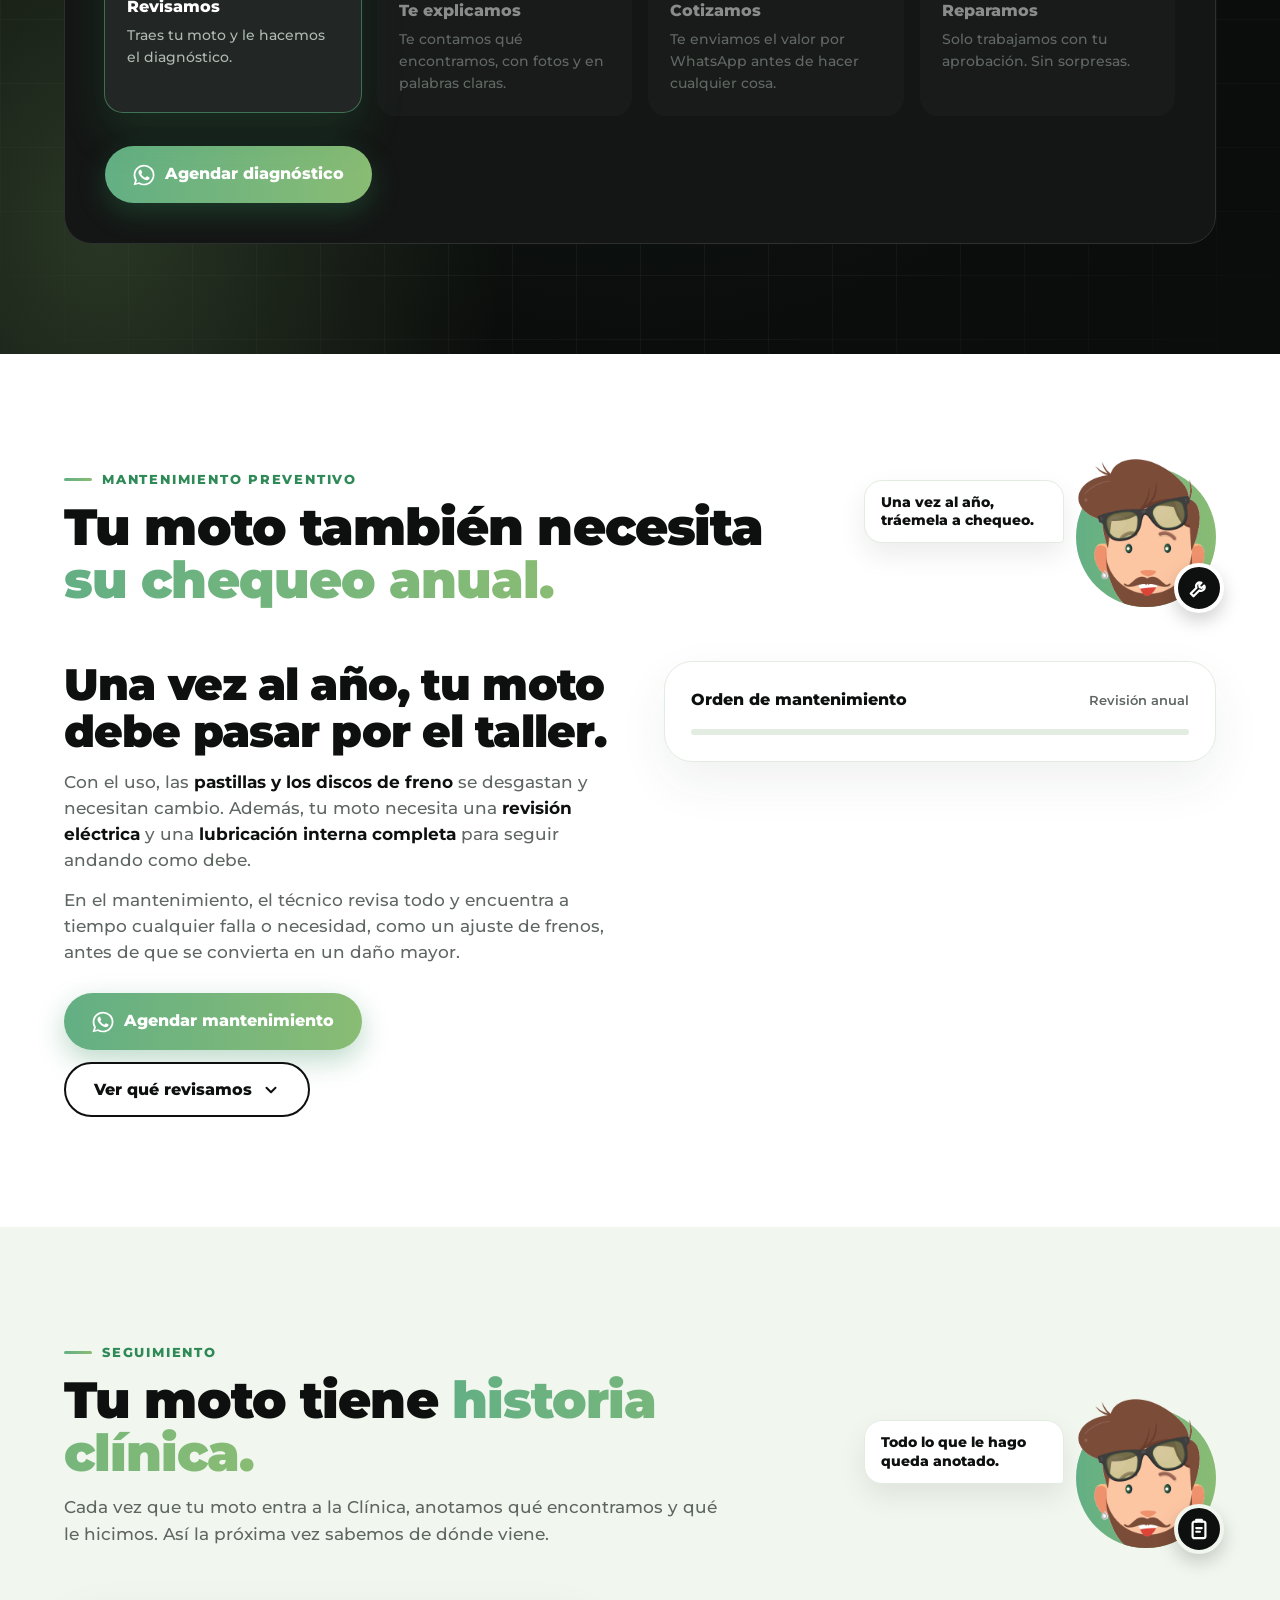
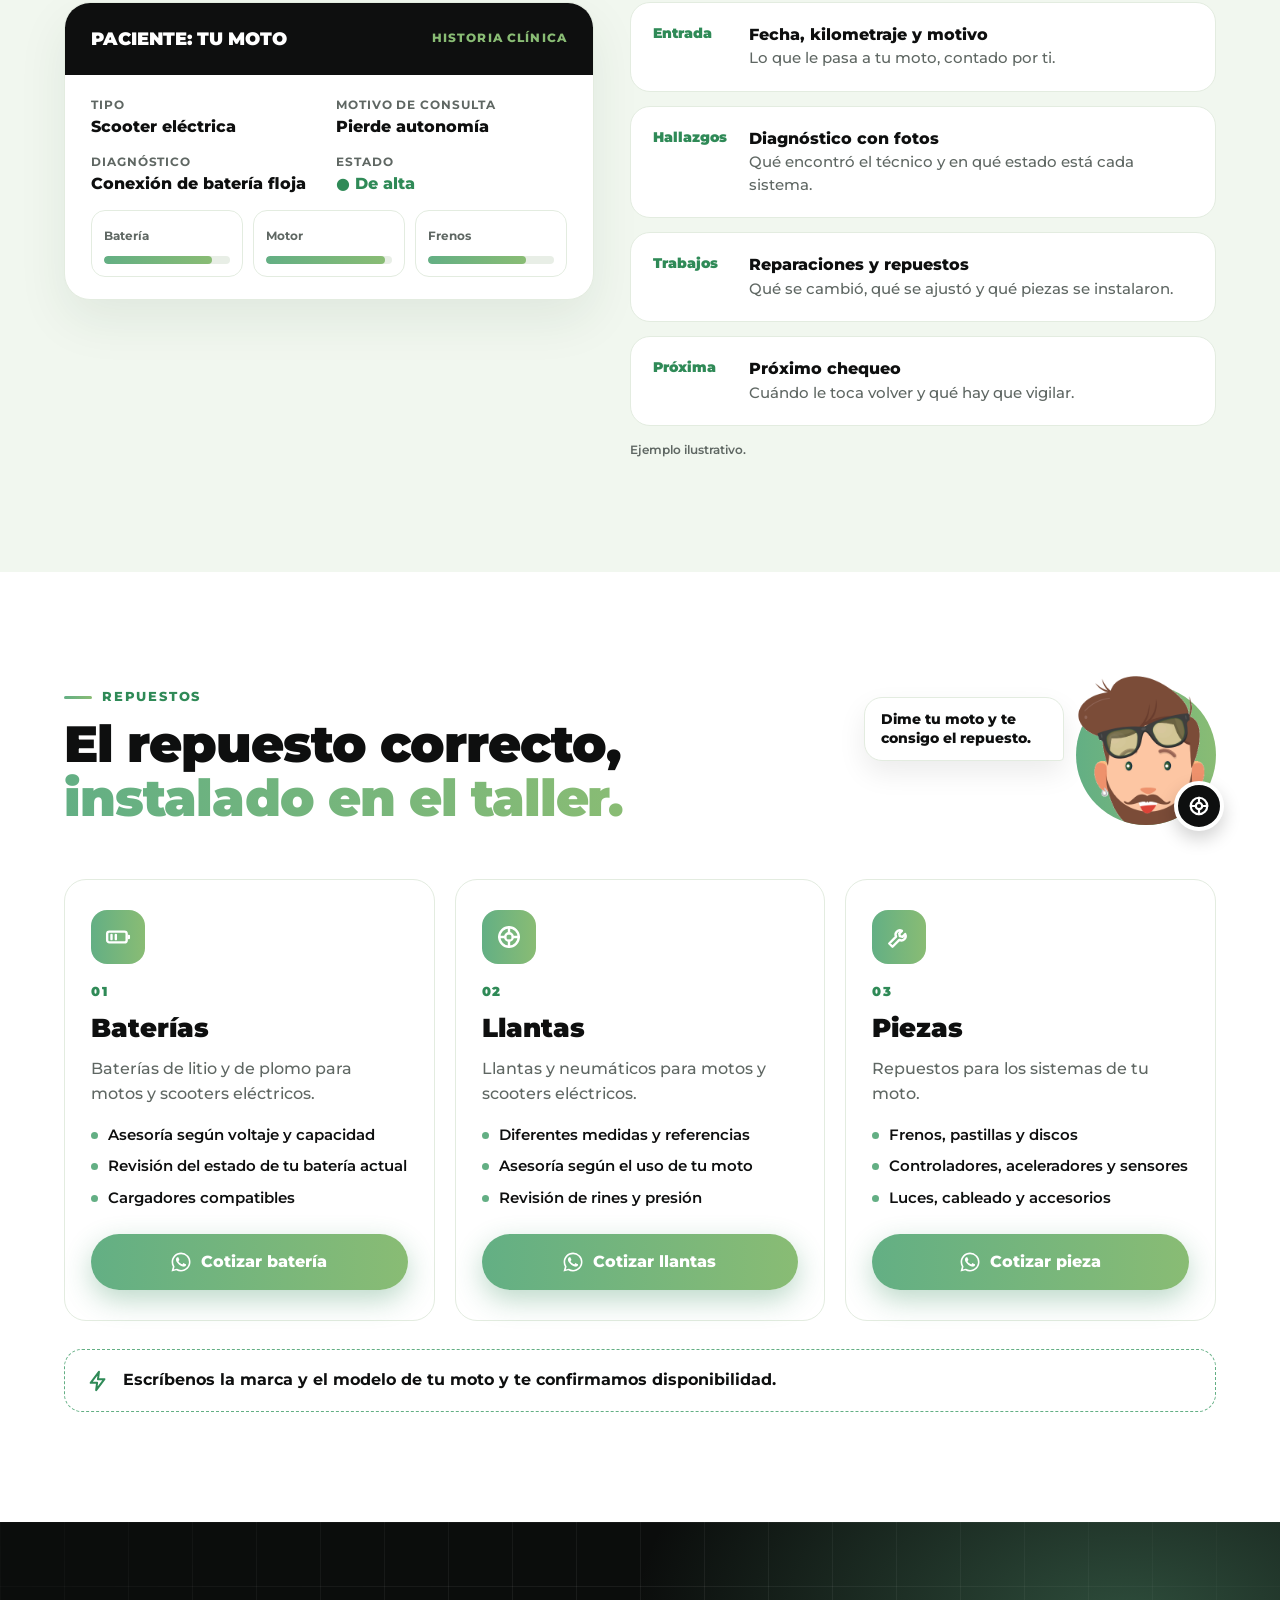
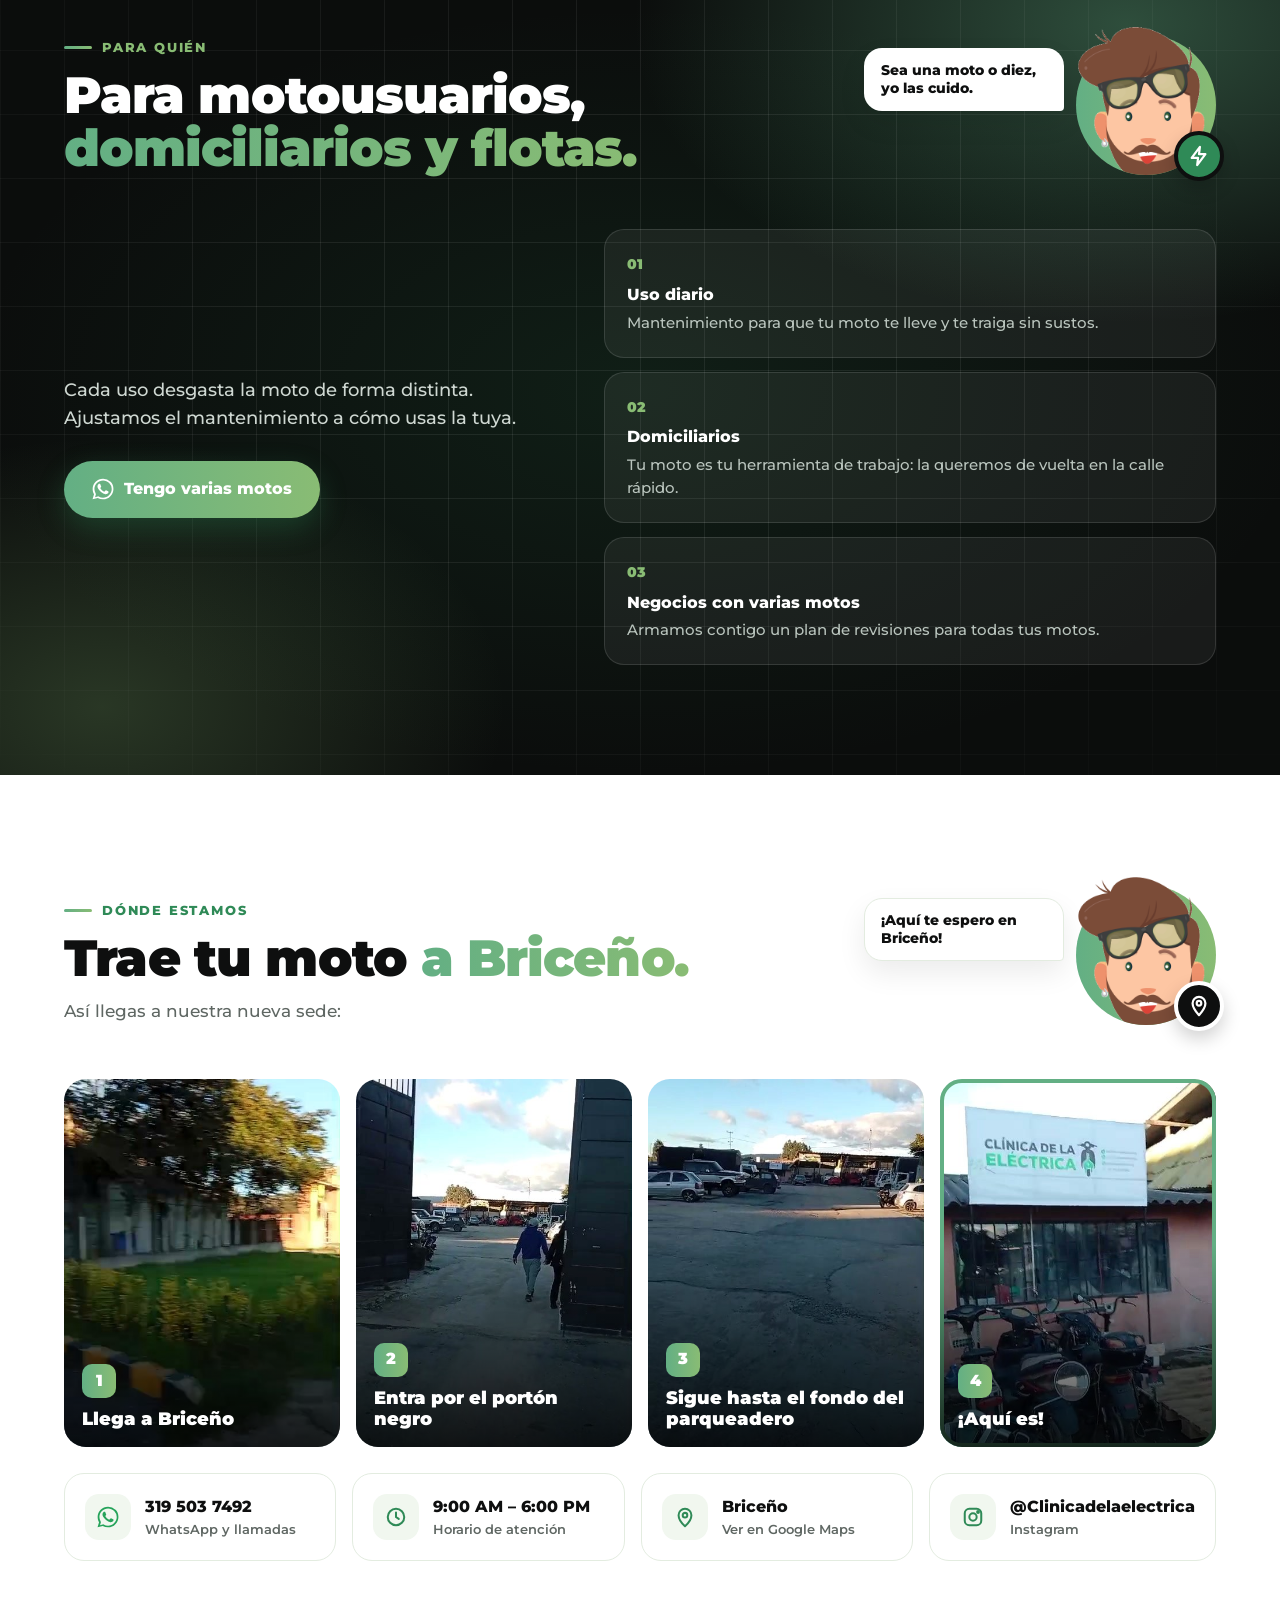
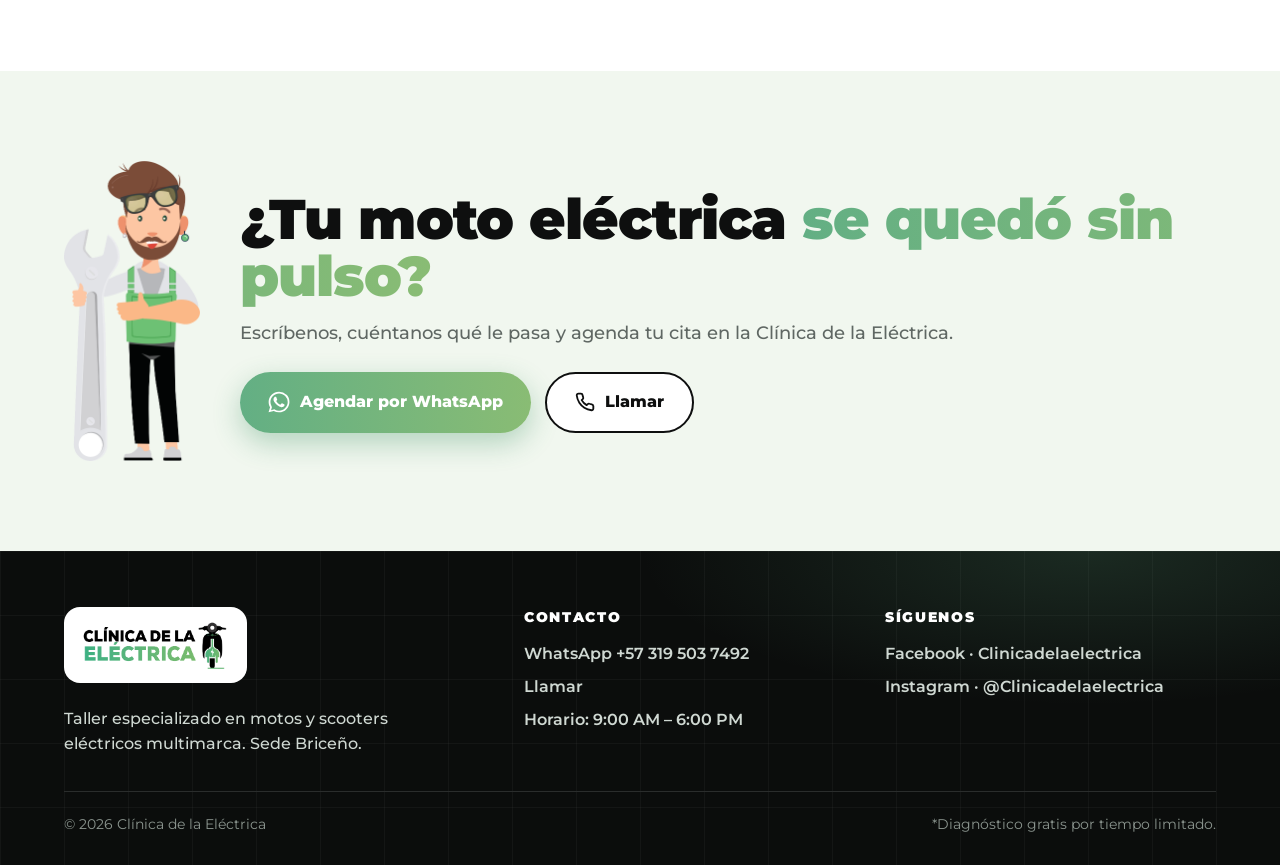
==== commit 780cce18: "Quita información duplicada y despliega la lista de mantenimiento Co-Authored-By: Claude Opus 5.5 <n" ====
--- a/index.html
+++ b/index.html
@@ -164,7 +164,7 @@
 @media(max-width:600px){.svc-grid,.steps{grid-template-columns:1fr}.process{padding:26px}}
 
 /* 04 Batería */
-.bat{display:grid;grid-template-columns:1fr 1fr;gap:48px;align-items:center}
+.bat{display:grid;grid-template-columns:1fr 1fr;gap:48px;align-items:start}
 .bat .big{font-size:clamp(1.8rem,3.4vw,2.8rem);font-weight:900;line-height:1.08;letter-spacing:-.02em}
 .bat p{color:var(--muted);font-weight:500;margin-top:14px;font-size:1.05rem}
 .pack{background:#fff;border:1px solid var(--line);border-radius:28px;padding:26px;box-shadow:0 20px 50px rgba(30,60,40,.07)}
@@ -196,7 +196,7 @@
 .bar i{display:block;height:100%;border-radius:8px;background:var(--grad)}
 .timeline{display:grid;gap:14px}
 .entry{display:grid;grid-template-columns:auto 1fr;gap:18px;padding:20px 22px;border-radius:20px;background:#fff;border:1px solid var(--line)}
-.entry .d{font-weight:900;color:var(--gd);font-size:.85rem;white-space:nowrap}
+.entry .d{font-weight:900;color:var(--gd);font-size:.85rem;white-space:nowrap;min-width:78px}
 .entry h4{font-weight:800}
 .entry p{color:var(--muted);font-weight:500;font-size:.93rem}
 .ex{display:inline-block;margin-top:14px;font-size:.78rem;color:var(--muted);font-weight:600}
@@ -204,7 +204,7 @@
 
 /* 06 Flotas */
 .fleet{display:grid;grid-template-columns:.9fr 1.1fr;gap:40px;align-items:center}
-.fleet-list{display:grid;grid-template-columns:1fr 1fr;gap:14px}
+.fleet-list{display:grid;grid-template-columns:1fr;gap:14px}
 .fl{padding:22px;border-radius:20px;background:rgba(255,255,255,.06);border:1px solid rgba(255,255,255,.12)}
 .fl b{color:var(--g2);font-weight:900;font-size:.85rem}
 .fl h4{font-weight:800;margin:6px 0 4px}
@@ -320,8 +320,7 @@
 @media(max-width:900px){.rep-grid{grid-template-columns:1fr}}
 
 /* mascota guía por sección */
-.sec-head.has-guia{grid-template-columns:auto 1fr auto}
-.sec-head.has-guia:not(:has(.sec-num)){grid-template-columns:1fr auto}
+.sec-head.has-guia{grid-template-columns:1fr auto}
 .guia{display:flex;align-items:flex-end;gap:12px}
 .guia .bub{background:#fff;color:var(--ink);border:1px solid var(--line);border-radius:18px 18px 4px 18px;padding:12px 16px;font-weight:800;font-size:.9rem;line-height:1.3;max-width:200px;box-shadow:0 12px 28px rgba(0,0,0,.08);margin-bottom:64px}
 .dark .guia .bub{border-color:transparent}
@@ -392,6 +391,13 @@
 .mt-bar{height:6px;border-radius:6px;background:var(--line);overflow:hidden;margin-bottom:14px}
 .mt-bar i{display:block;height:100%;width:0;background:var(--grad);transition:width .5s ease}
 .mt-list{list-style:none;display:grid;gap:8px}
+.mt-body{display:grid;grid-template-rows:0fr;transition:grid-template-rows .55s ease}
+.mt-body>div{overflow:hidden}
+.mt.open .mt-body{grid-template-rows:1fr}
+.pack.mt .mt-bar{margin-bottom:0}
+.mt.open .mt-bar{margin-bottom:14px}
+#mt-run .chev{transition:transform .3s}
+#mt-run[aria-expanded="true"] .chev{transform:rotate(180deg)}
 .mt-list li{display:grid;grid-template-columns:30px 1fr auto;gap:12px;align-items:center;padding:12px 14px;border-radius:14px;border:1px solid var(--line);transition:background .3s,border-color .3s}
 .mt-list li i{width:30px;height:30px;border-radius:50%;border:2px solid var(--idle);position:relative;transition:all .3s}
 .mt-list li b{display:block;font-weight:800;font-size:.95rem}
@@ -447,9 +453,9 @@
 <section class="hero" id="inicio">
   <div class="wrap">
     <div>
-      <span class="kicker">Taller de motos eléctricas · Multimarca</span>
+      <span class="kicker">Taller de motos eléctricas</span>
       <h1>Le tomamos el <span class="gtxt">pulso</span> a tu moto eléctrica.</h1>
-      <p class="lead">Diagnóstico, mantenimiento y reparación de motos y scooters eléctricos de todas las marcas, con un técnico especializado. Nueva sede en <b>Briceño</b>, para motousuarios de Sopó, Briceño y Tocancipá.</p>
+      <p class="lead">Diagnóstico, mantenimiento y reparación de motos y scooters eléctricos. Nueva sede en <b>Briceño</b>, para motousuarios de Sopó, Briceño y Tocancipá.</p>
       <div class="ctas">
         <a class="btn btn-g wa-link" href="#" target="_blank" rel="noopener"><svg width="22" height="22"><use href="#i-wa"/></svg>Agendar por WhatsApp</a>
         <a class="btn btn-o" href="tel:+573195037492"><svg width="20" height="20"><use href="#i-phone"/></svg>319 503 7492</a>
@@ -544,31 +550,6 @@
   </div>
 </section>
 
-<!-- ══════════ 02 ANATOMÍA ══════════ -->
-<section class="sec soft" id="sistemas">
-  <div class="wrap">
-    <div class="sec-head has-guia reveal">
-      <div>
-        <span class="kicker">Especialidades</span>
-        <h2>Cada sistema, <span class="gtxt">su tratamiento.</span></h2>
-        <p>Como en una clínica: primero entendemos qué le pasa a tu moto y luego la tratamos con la especialidad que necesita.</p>
-      </div>
-      <div class="guia" aria-hidden="true"><div class="bub">Cada sistema tiene su especialidad.</div><div class="av"><div class="clip"><img src="assets/mascota_busto.png" alt="" loading="lazy" /></div><span class="prop"><svg width="22" height="22" viewBox="0 0 24 24" fill="none" stroke="#fff" stroke-width="2.4" stroke-linecap="round" stroke-linejoin="round"><path d="M5 3v6a5 5 0 0 0 10 0V3"/><path d="M10 14v2a5 5 0 0 0 10 0v-3"/><circle cx="20" cy="11" r="2"/></svg></span></div></div>
-    </div>
-    <div class="grid4 reveal">
-      <div class="sys"><div class="ico"><svg width="26" height="26" viewBox="0 0 24 24" fill="none" stroke="#fff" stroke-width="2.2" stroke-linecap="round" stroke-linejoin="round"><rect x="2" y="7" width="18" height="10" rx="2"/><path d="M22 11v2M6 10v4M10 10v4"/></svg></div><h3>Batería</h3><p>Medición de estado, carga, conexiones y autonomía real.</p></div>
-      <div class="sys"><div class="ico"><svg width="26" height="26" viewBox="0 0 24 24" fill="none" stroke="#fff" stroke-width="2.2" stroke-linecap="round" stroke-linejoin="round"><circle cx="12" cy="12" r="9"/><circle cx="12" cy="12" r="3"/><path d="M12 3v3M12 18v3M3 12h3M18 12h3"/></svg></div><h3>Motor</h3><p>Motor de rueda: ruidos, pérdida de fuerza, sensores y rodamientos.</p></div>
-      <div class="sys"><div class="ico"><svg width="26" height="26" viewBox="0 0 24 24" fill="none" stroke="#fff" stroke-width="2.2" stroke-linecap="round" stroke-linejoin="round"><rect x="4" y="4" width="16" height="16" rx="2"/><path d="M9 9h6v6H9zM9 1v3M15 1v3M9 20v3M15 20v3M20 9h3M20 14h3M1 9h3M1 14h3"/></svg></div><h3>Controlador</h3><p>El “cerebro” de la moto: fallas de arranque, cortes y códigos de error.</p></div>
-      <div class="sys"><div class="ico"><svg width="26" height="26" viewBox="0 0 24 24" fill="none" stroke="#fff" stroke-width="2.2" stroke-linecap="round" stroke-linejoin="round"><path d="M9 2v6M15 2v6M6 8h12v4a6 6 0 0 1-12 0zM12 18v4"/></svg></div><h3>Carga</h3><p>Cargadores, puertos y cables: si no carga o carga lento, lo revisamos.</p></div>
-      <div class="sys"><div class="ico"><svg width="26" height="26" viewBox="0 0 24 24" fill="none" stroke="#fff" stroke-width="2.2" stroke-linecap="round" stroke-linejoin="round"><circle cx="12" cy="12" r="9"/><circle cx="12" cy="12" r="4"/><path d="M12 3v2M21 12h-2"/></svg></div><h3>Frenos</h3><p>Pastillas, discos, ajuste y corte de motor al frenar.</p></div>
-      <div class="sys"><div class="ico"><svg width="26" height="26" viewBox="0 0 24 24" fill="none" stroke="#fff" stroke-width="2.2" stroke-linecap="round" stroke-linejoin="round"><path d="M12 2v4M12 18v4M8 6h8l-2 4h-4zM10 14h4l2 4H8z"/></svg></div><h3>Suspensión</h3><p>Amortiguadores delanteros y traseros, golpes y desalineación.</p></div>
-      <div class="sys"><div class="ico"><svg width="26" height="26" viewBox="0 0 24 24" fill="none" stroke="#fff" stroke-width="2.2" stroke-linecap="round" stroke-linejoin="round"><path d="M9 18h6M10 22h4M12 2a7 7 0 0 0-4 12.7V17h8v-2.3A7 7 0 0 0 12 2z"/></svg></div><h3>Luces y cableado</h3><p>Instalación eléctrica, luces, pito, direccionales y tablero.</p></div>
-      <div class="sys"><div class="ico"><svg width="26" height="26" viewBox="0 0 24 24" fill="none" stroke="#fff" stroke-width="2.2" stroke-linecap="round" stroke-linejoin="round"><path d="M14.7 6.3a4 4 0 0 0-5.4 5.4L3 18l3 3 6.3-6.3a4 4 0 0 0 5.4-5.4l-2.5 2.5-2.4-.6-.6-2.4z"/></svg></div><h3>Mantenimiento</h3><p>Revisión general preventiva para que tu moto no te deje tirado.</p></div>
-    </div>
-    <div class="note-strip reveal"><svg width="22" height="22" style="color:var(--gd)"><use href="#i-bolt"/></svg>Trabajamos con motos y scooters eléctricos de todas las marcas.</div>
-  </div>
-</section>
-
 <!-- ══════════ 03 SERVICIOS ══════════ -->
 <section class="sec dark" id="servicios">
   <div class="wrap">
@@ -583,7 +564,7 @@
       <div class="svc feat"><span class="badge">GRATIS*</span><span class="n">01</span><h3>Diagnóstico</h3><ul><li>Revisión completa de la moto</li><li>Encontramos la causa real de la falla</li><li>Te explicamos qué tiene y qué no</li></ul></div>
       <div class="svc"><span class="n">02</span><h3>Batería y carga</h3><ul><li>Prueba de estado y autonomía</li><li>Revisión de cargador y puerto</li><li>Conexiones y BMS</li></ul></div>
       <div class="svc"><span class="n">03</span><h3>Motor y controlador</h3><ul><li>Pérdida de potencia o tirones</li><li>Fallas de arranque</li><li>Sensores y cableado del motor</li></ul></div>
-      <div class="svc"><span class="n">04</span><h3>Mantenimiento preventivo</h3><ul><li>Ajuste general y lubricación</li><li>Frenos, llantas y suspensión</li><li>Chequeo eléctrico</li></ul></div>
+      <div class="svc"><span class="n">04</span><h3>Mantenimiento preventivo</h3><ul><li>Chequeo anual de toda la moto</li><li><a href="#mantenimiento" style="color:var(--g2);font-weight:800">Ver qué incluye →</a></li></ul></div>
       <div class="svc"><span class="n">05</span><h3>Sistema eléctrico</h3><ul><li>Luces, pito y direccionales</li><li>Tablero y controles</li><li>Cortos e instalación</li></ul></div>
       <div class="svc"><span class="n">06</span><h3>Reparación general</h3><ul><li>Cambio de piezas</li><li>Frenos y rodamientos</li><li>Carrocería y ajustes</li></ul></div>
     </div>
@@ -622,7 +603,6 @@
         </div>
       </div>
       <a class="btn btn-g wa-link" data-msg="Hola, quiero agendar un diagnóstico para mi moto eléctrica" href="#" target="_blank" rel="noopener"><svg width="22" height="22"><use href="#i-wa"/></svg>Agendar diagnóstico</a>
-      <p style="color:#8b958f;font-size:.82rem;margin-top:14px;font-weight:500">*Diagnóstico gratis por tiempo limitado.</p>
     </div>
   </div>
 </section>
@@ -644,15 +624,17 @@
         <p>En el mantenimiento, el técnico revisa todo y encuentra a tiempo cualquier falla o necesidad, como un ajuste de frenos, antes de que se convierta en un daño mayor.</p>
         <div style="margin-top:28px;display:flex;flex-wrap:wrap;gap:12px">
           <a class="btn btn-g wa-link" data-msg="Hola, quiero agendar el mantenimiento preventivo de mi moto eléctrica" href="#" target="_blank" rel="noopener"><svg width="22" height="22"><use href="#i-wa"/></svg>Agendar mantenimiento</a>
-          <button class="btn btn-o" id="mt-run" type="button">Ver qué revisamos</button>
+          <button class="btn btn-o" id="mt-run" type="button" aria-expanded="false" aria-controls="mt-body"><span>Ver qué revisamos</span><svg class="chev" width="18" height="18" viewBox="0 0 24 24" fill="none" stroke="currentColor" stroke-width="2.6" stroke-linecap="round" stroke-linejoin="round"><path d="M6 9l6 6 6-6"/></svg></button>
         </div>
       </div>
       <div class="pack mt">
         <div class="pack-top"><span>Orden de mantenimiento</span><small id="mt-st">Revisión anual</small></div>
         <div class="mt-bar"><i id="mt-fill"></i></div>
+        <div class="mt-body" id="mt-body"><div>
         <ul class="mt-list" id="mt-list"><li data-s="cambio"><i></i><div><b>Pastillas de freno</b><small>Desgaste y cambio</small></div><em>Cambio</em></li><li data-s="ok"><i></i><div><b>Discos de freno</b><small>Estado y desgaste</small></div><em>Revisado</em></li><li data-s="ajuste"><i></i><div><b>Ajuste de frenos</b><small>Recorrido y respuesta</small></div><em>Ajustado</em></li><li data-s="ok"><i></i><div><b>Revisión eléctrica</b><small>Batería, cableado, conexiones y luces</small></div><em>Revisado</em></li><li data-s="ajuste"><i></i><div><b>Lubricación interna</b><small>Rodamientos, ejes y partes móviles</small></div><em>Lubricado</em></li><li data-s="ajuste"><i></i><div><b>Tornillería y suspensión</b><small>Ajuste general</small></div><em>Ajustado</em></li></ul>
         <div class="res" id="mt-res">Así es una revisión de mantenimiento preventivo en la Clínica.</div>
         <span class="ex">Ejemplo ilustrativo. Lo que necesite tu moto se define en la revisión.</span>
+        </div></div>
       </div>
     </div>
   </div>
@@ -686,11 +668,12 @@
       </div>
       <div>
         <div class="timeline">
-          <div class="entry"><span class="d">Ingreso</span><div><h4>Diagnóstico</h4><p>Revisión completa. Se encuentra conexión floja en la batería y pastillas de freno gastadas.</p></div></div>
-          <div class="entry"><span class="d">Mismo día</span><div><h4>Cotización por WhatsApp</h4><p>Se envían fotos de lo encontrado y el valor del trabajo. El dueño aprueba.</p></div></div>
-          <div class="entry"><span class="d">Salida</span><div><h4>De alta</h4><p>Conexión reparada, frenos cambiados y prueba de ruta. Moto lista para rodar.</p></div></div>
+          <div class="entry"><span class="d">Entrada</span><div><h4>Fecha, kilometraje y motivo</h4><p>Lo que le pasa a tu moto, contado por ti.</p></div></div>
+          <div class="entry"><span class="d">Hallazgos</span><div><h4>Diagnóstico con fotos</h4><p>Qué encontró el técnico y en qué estado está cada sistema.</p></div></div>
+          <div class="entry"><span class="d">Trabajos</span><div><h4>Reparaciones y repuestos</h4><p>Qué se cambió, qué se ajustó y qué piezas se instalaron.</p></div></div>
+          <div class="entry"><span class="d">Próxima</span><div><h4>Próximo chequeo</h4><p>Cuándo le toca volver y qué hay que vigilar.</p></div></div>
         </div>
-        <span class="ex">Caso de ejemplo para ilustrar el proceso.</span>
+        <span class="ex">Ejemplo ilustrativo.</span>
       </div>
     </div>
   </div>
@@ -702,14 +685,13 @@
     <div class="sec-head has-guia reveal">
       <div>
         <span class="kicker">Repuestos</span>
-        <h2>Lo que tu moto necesita, <span class="gtxt">en un solo lugar.</span></h2>
-        <p>Te ayudamos a encontrar el repuesto correcto para tu moto eléctrica y lo instalamos en el taller.</p>
+        <h2>El repuesto correcto, <span class="gtxt">instalado en el taller.</span></h2>
       </div>
       <div class="guia" aria-hidden="true"><div class="bub">Dime tu moto y te consigo el repuesto.</div><div class="av"><div class="clip"><img src="assets/mascota_busto.png" alt="" loading="lazy" /></div><span class="prop"><svg width="22" height="22" viewBox="0 0 24 24" fill="none" stroke="#fff" stroke-width="2.4" stroke-linecap="round" stroke-linejoin="round"><circle cx="12" cy="12" r="9"/><circle cx="12" cy="12" r="3.5"/><path d="M12 3v5.5M12 15.5V21M3 12h5.5M15.5 12H21"/></svg></span></div></div>
     </div>
     <div class="rep-grid reveal">
       <article class="rep" id="rep-baterias"><div class="ico"><svg width="26" height="26" viewBox="0 0 24 24" fill="none" stroke="#fff" stroke-width="2.2" stroke-linecap="round" stroke-linejoin="round"><rect x="2" y="7" width="18" height="10" rx="2"/><path d="M22 11v2M6 10v4M10 10v4"/></svg></div><span class="n">01</span><h3>Baterías</h3><p>Baterías de litio y de plomo para motos y scooters eléctricos.</p><ul><li>Asesoría según voltaje y capacidad</li><li>Revisión del estado de tu batería actual</li><li>Cargadores compatibles</li></ul><a class="btn btn-g wa-link" data-msg="Hola, quiero cotizar una batería para mi moto eléctrica" href="#" target="_blank" rel="noopener"><svg width="20" height="20"><use href="#i-wa"/></svg>Cotizar batería</a></article>
-      <article class="rep" id="rep-llantas"><div class="ico"><svg width="26" height="26" viewBox="0 0 24 24" fill="none" stroke="#fff" stroke-width="2.2" stroke-linecap="round" stroke-linejoin="round"><circle cx="12" cy="12" r="9"/><circle cx="12" cy="12" r="3.5"/><path d="M12 3v5.5M12 15.5V21M3 12h5.5M15.5 12H21"/></svg></div><span class="n">02</span><h3>Llantas</h3><p>Llantas y neumáticos para motos y scooters eléctricos.</p><ul><li>Diferentes medidas y referencias</li><li>Cambio e instalación en el taller</li><li>Revisión de rines y presión</li></ul><a class="btn btn-g wa-link" data-msg="Hola, quiero cotizar llantas para mi moto eléctrica" href="#" target="_blank" rel="noopener"><svg width="20" height="20"><use href="#i-wa"/></svg>Cotizar llantas</a></article>
+      <article class="rep" id="rep-llantas"><div class="ico"><svg width="26" height="26" viewBox="0 0 24 24" fill="none" stroke="#fff" stroke-width="2.2" stroke-linecap="round" stroke-linejoin="round"><circle cx="12" cy="12" r="9"/><circle cx="12" cy="12" r="3.5"/><path d="M12 3v5.5M12 15.5V21M3 12h5.5M15.5 12H21"/></svg></div><span class="n">02</span><h3>Llantas</h3><p>Llantas y neumáticos para motos y scooters eléctricos.</p><ul><li>Diferentes medidas y referencias</li><li>Asesoría según el uso de tu moto</li><li>Revisión de rines y presión</li></ul><a class="btn btn-g wa-link" data-msg="Hola, quiero cotizar llantas para mi moto eléctrica" href="#" target="_blank" rel="noopener"><svg width="20" height="20"><use href="#i-wa"/></svg>Cotizar llantas</a></article>
       <article class="rep" id="rep-piezas"><div class="ico"><svg width="26" height="26" viewBox="0 0 24 24" fill="none" stroke="#fff" stroke-width="2.2" stroke-linecap="round" stroke-linejoin="round"><path d="M14.7 6.3a4 4 0 0 0-5.4 5.4L3 18l3 3 6.3-6.3a4 4 0 0 0 5.4-5.4l-2.5 2.5-2.4-.6-.6-2.4z"/></svg></div><span class="n">03</span><h3>Piezas</h3><p>Repuestos para los sistemas de tu moto.</p><ul><li>Frenos, pastillas y discos</li><li>Controladores, aceleradores y sensores</li><li>Luces, cableado y accesorios</li></ul><a class="btn btn-g wa-link" data-msg="Hola, necesito un repuesto para mi moto eléctrica" href="#" target="_blank" rel="noopener"><svg width="20" height="20"><use href="#i-wa"/></svg>Cotizar pieza</a></article>
     </div>
     <div class="note-strip reveal"><svg width="22" height="22" style="color:var(--gd)"><use href="#i-bolt"/></svg>Escríbenos la marca y el modelo de tu moto y te confirmamos disponibilidad.</div>
@@ -728,15 +710,13 @@
     </div>
     <div class="fleet reveal">
       <div>
-        <p style="color:#cfd8d2;font-size:1.1rem;font-weight:500">Si usas tu moto eléctrica para ir al trabajo, para hacer domicilios o tienes varias motos en tu negocio, te ayudamos a mantenerlas rodando.</p>
-        <div class="zones"><span>Sopó</span><span>Briceño</span><span>Tocancipá</span></div>
+        <p style="color:#cfd8d2;font-size:1.1rem;font-weight:500">Cada uso desgasta la moto de forma distinta. Ajustamos el mantenimiento a cómo usas la tuya.</p>
         <div style="margin-top:30px"><a class="btn btn-g wa-link" data-msg="Hola, tengo varias motos eléctricas y quiero hablar de mantenimiento" href="#" target="_blank" rel="noopener"><svg width="22" height="22"><use href="#i-wa"/></svg>Tengo varias motos</a></div>
       </div>
       <div class="fleet-list">
         <div class="fl"><b>01</b><h4>Uso diario</h4><p>Mantenimiento para que tu moto te lleve y te traiga sin sustos.</p></div>
         <div class="fl"><b>02</b><h4>Domiciliarios</h4><p>Tu moto es tu herramienta de trabajo: la queremos de vuelta en la calle rápido.</p></div>
         <div class="fl"><b>03</b><h4>Negocios con varias motos</h4><p>Armamos contigo un plan de revisiones para todas tus motos.</p></div>
-        <div class="fl"><b>04</b><h4>Cualquier marca</h4><p>Somos multimarca: no importa dónde compraste tu eléctrica.</p></div>
       </div>
     </div>
   </div>
@@ -875,8 +855,14 @@
       }, 650*k+650);
     });
   }
-  document.getElementById('mt-run').addEventListener('click', run);
-  new IntersectionObserver(function(e,o){ if(e[0].isIntersecting && !done){ run(); o.disconnect(); } }, {threshold:.5}).observe(list);
+  var btn=document.getElementById('mt-run'), card=list.closest('.mt');
+  btn.addEventListener('click', function(){
+    var open=!card.classList.contains('open');
+    card.classList.toggle('open', open);
+    btn.setAttribute('aria-expanded', open);
+    btn.querySelector('span').textContent = open ? 'Ocultar lista' : 'Ver qué revisamos';
+    if(open){ setTimeout(run, 250); }
+  });
 })();
 
 // ── Aparición al hacer scroll ──
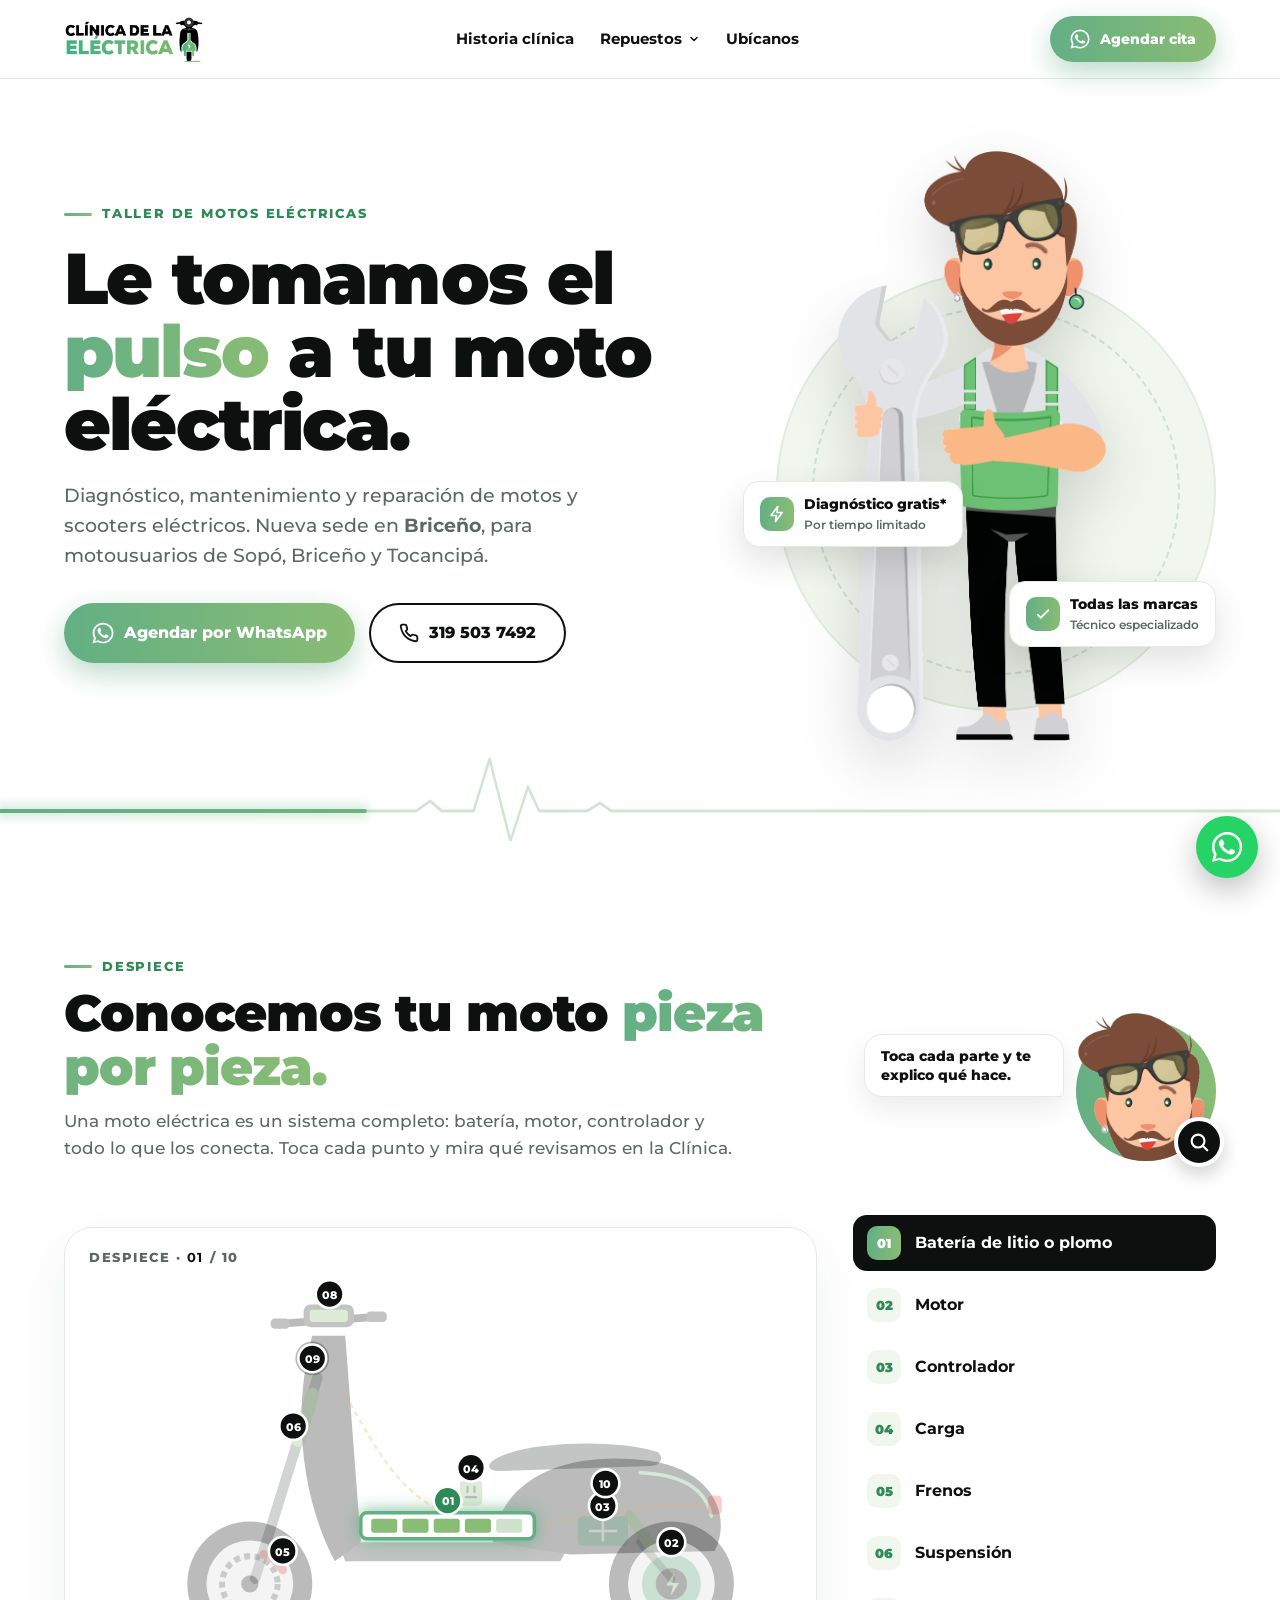
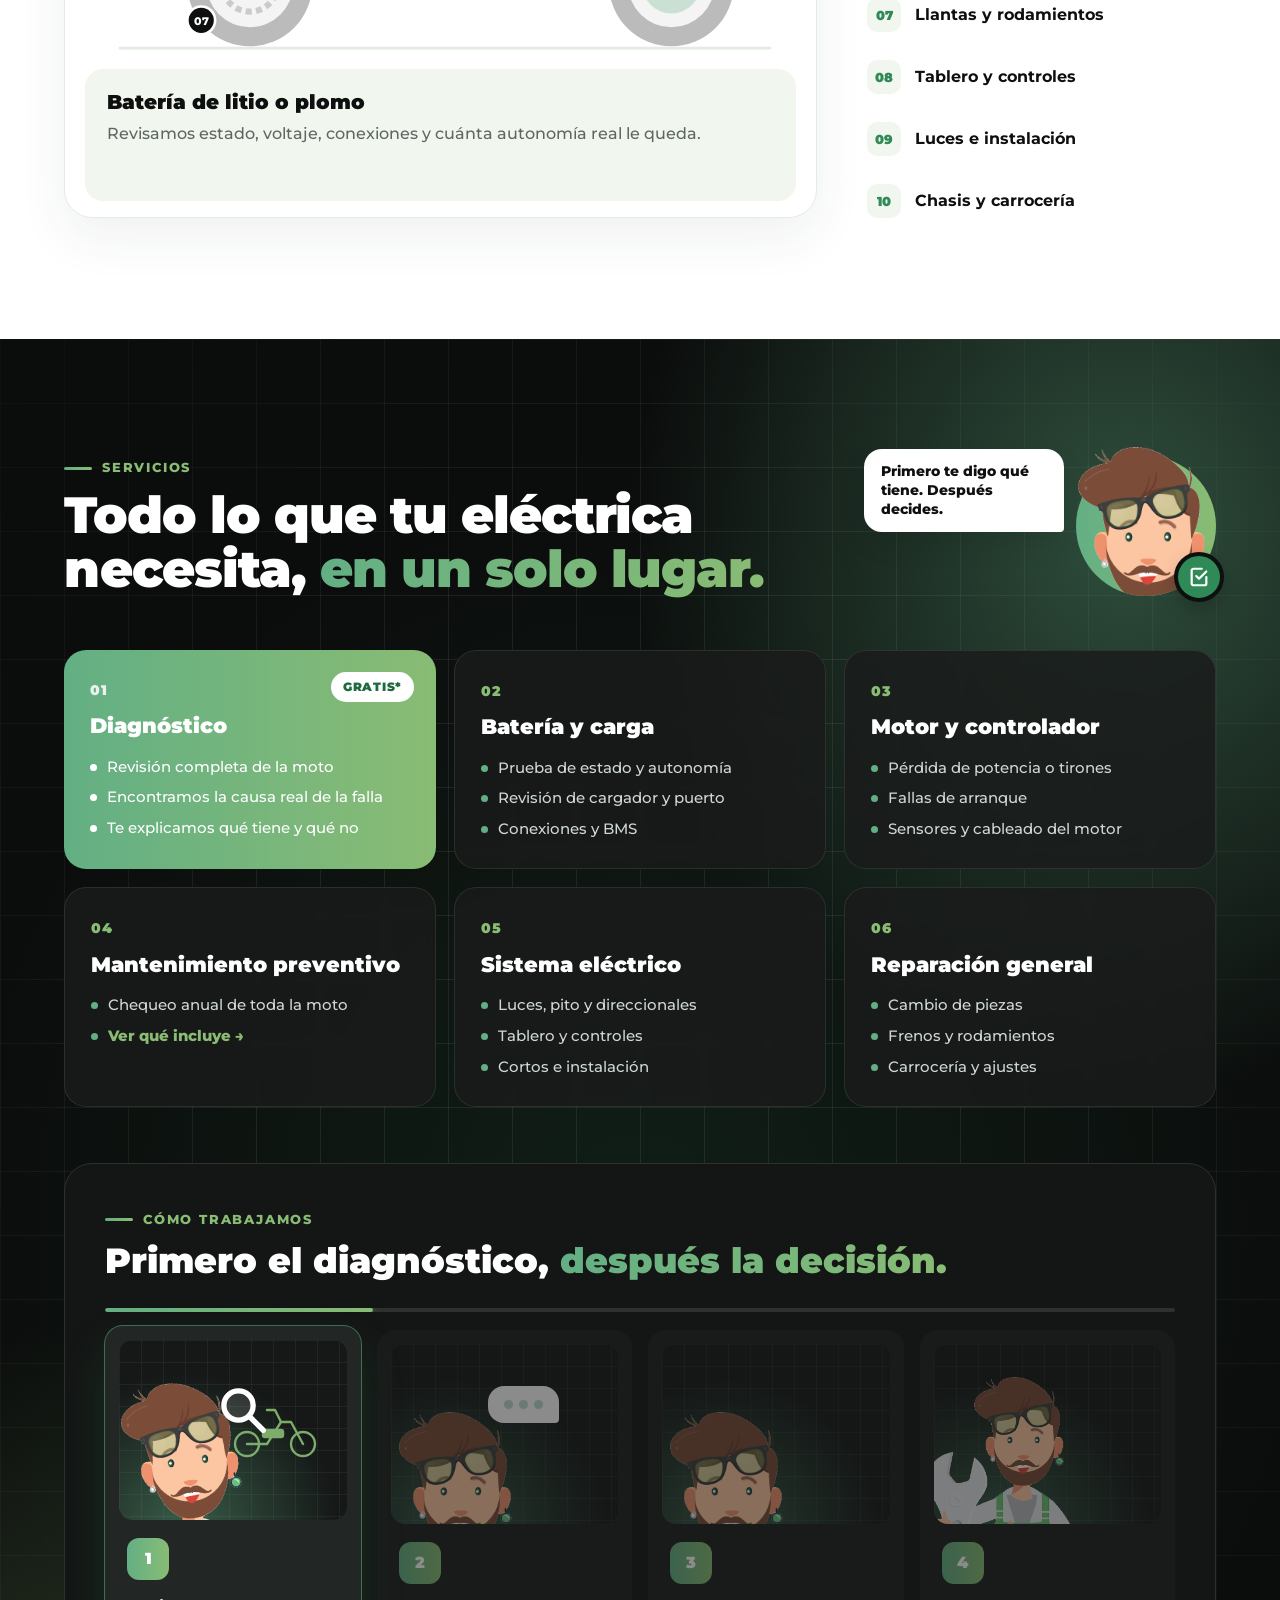
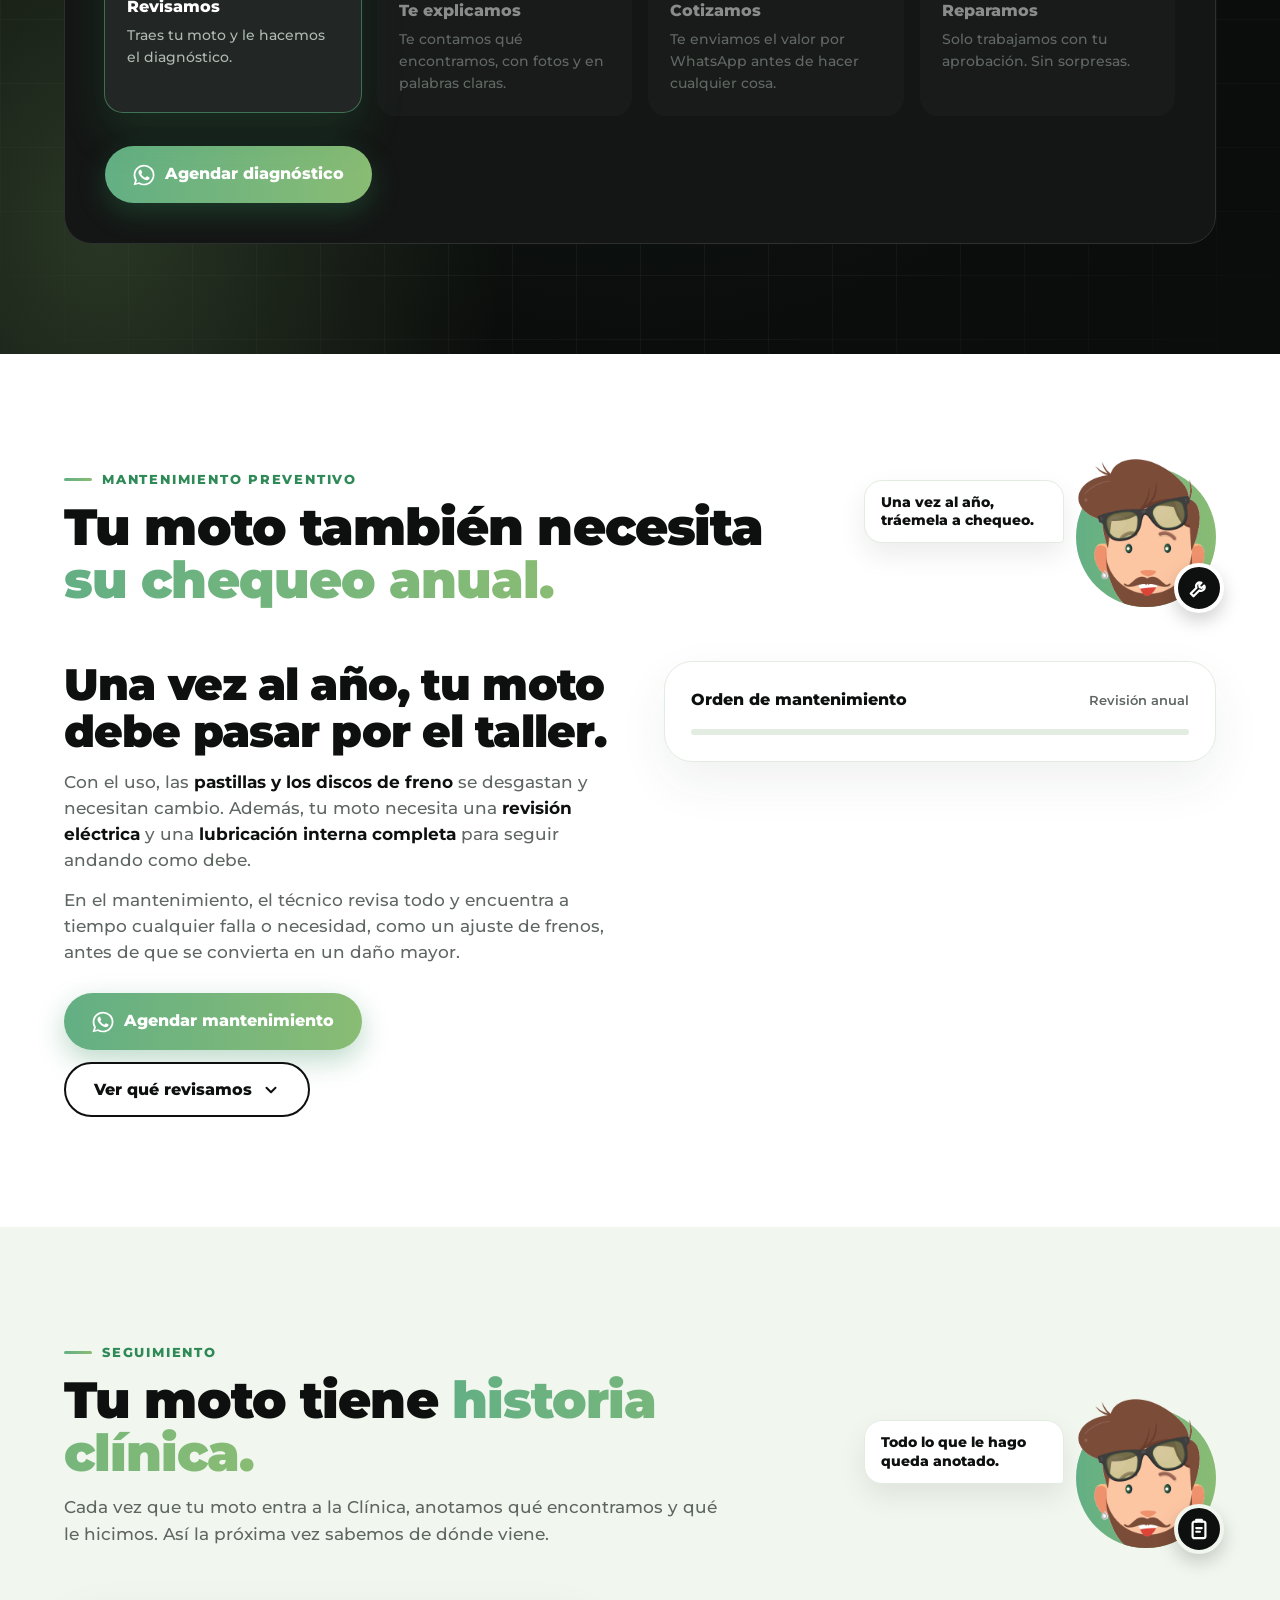
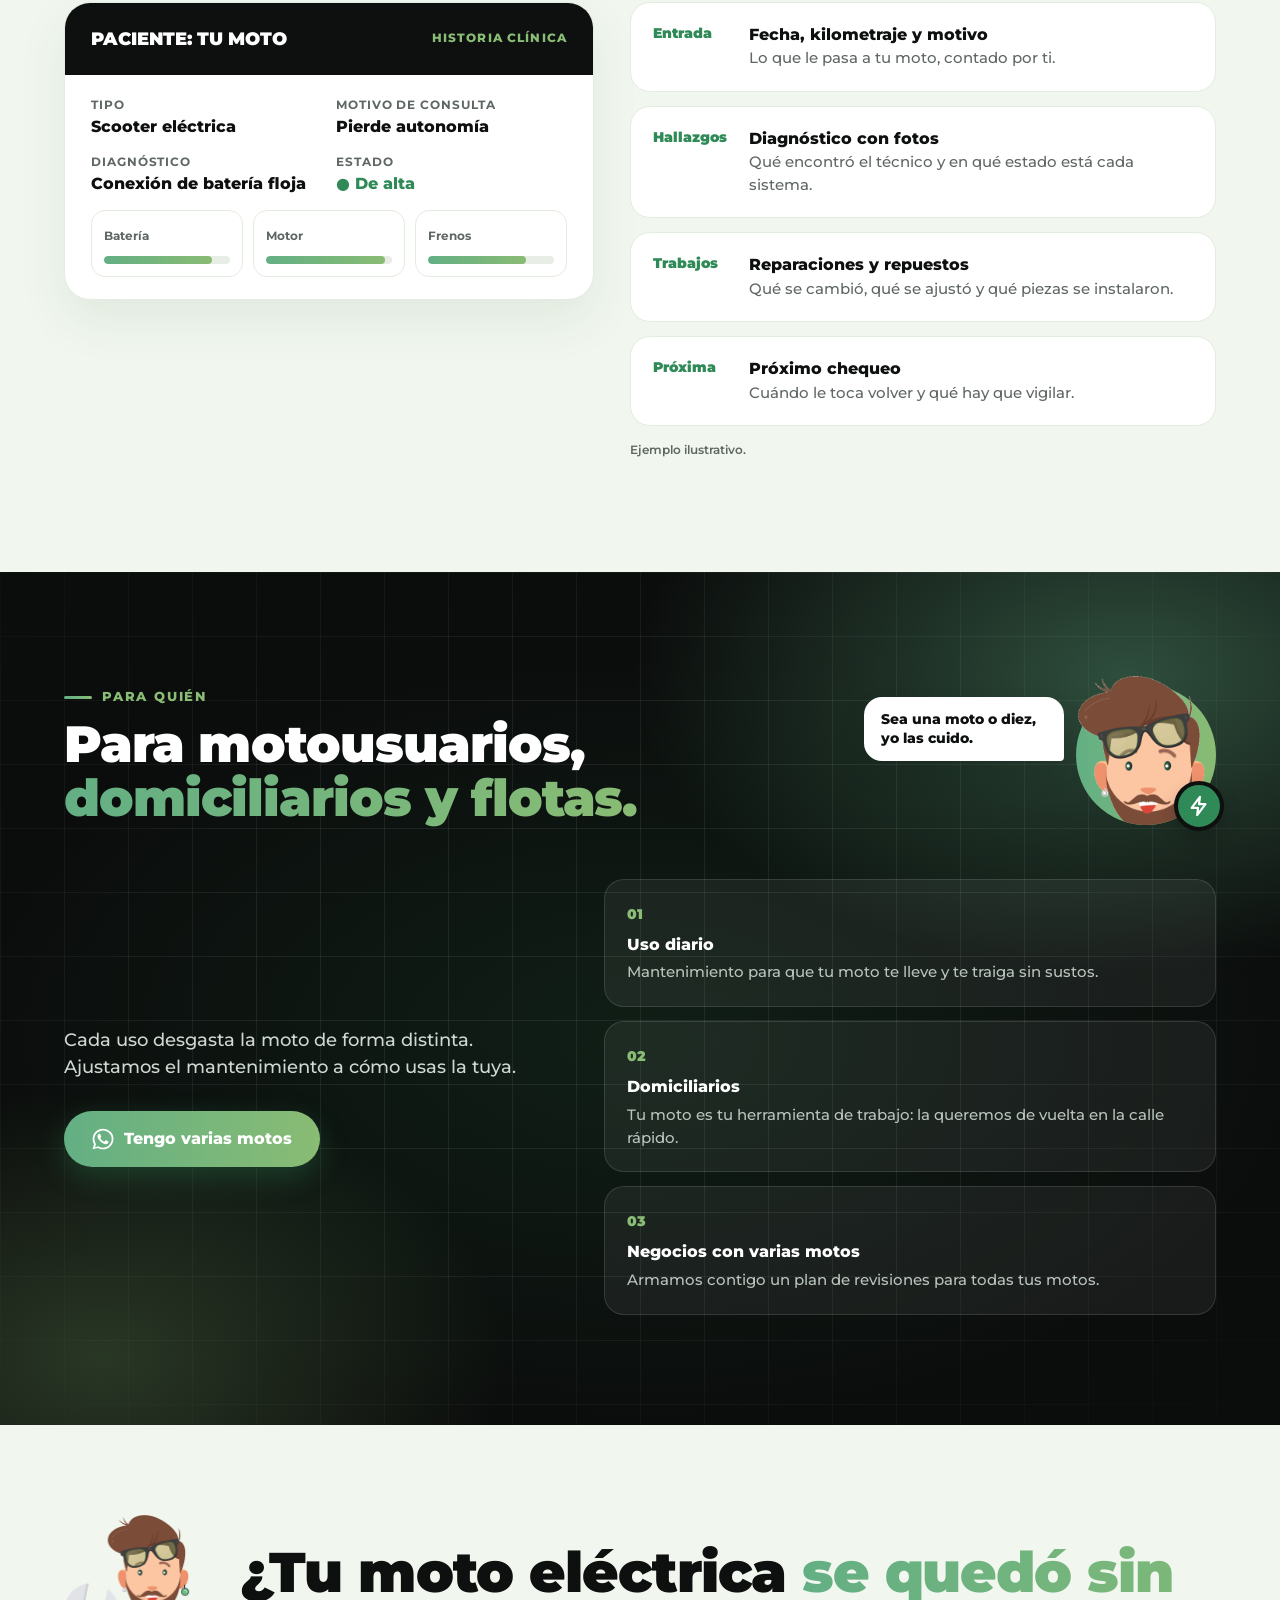
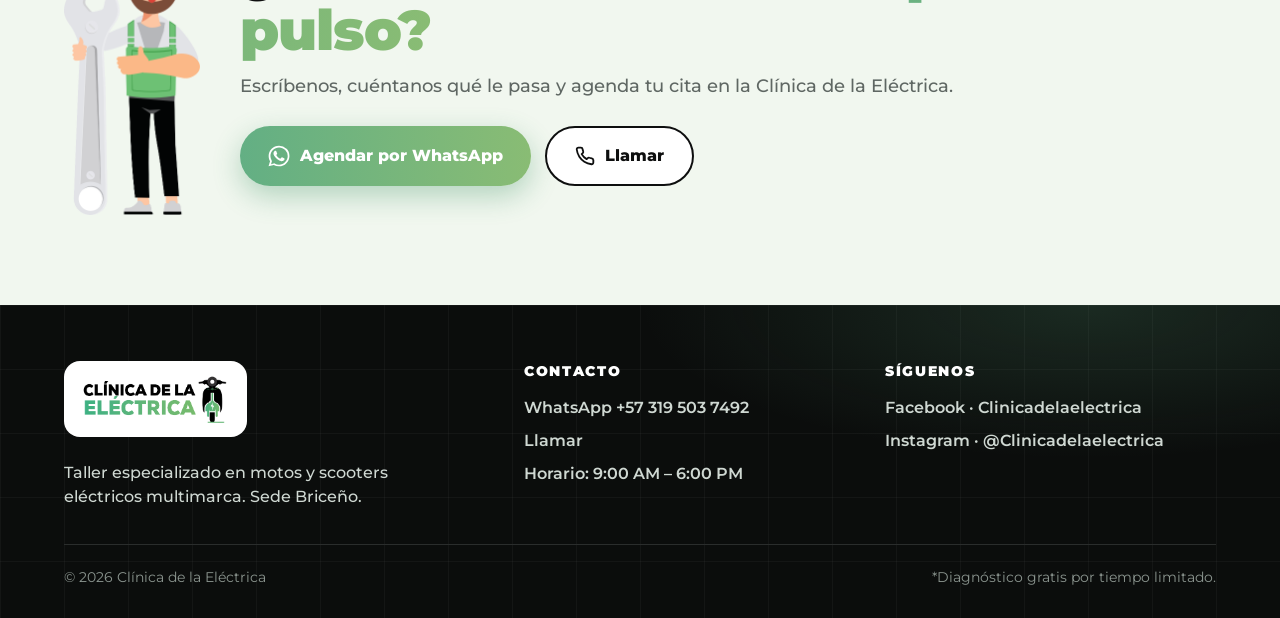
==== commit 76ae993a: "Repuestos y Ubícanos como páginas propias Co-Authored-By: Claude Opus 5.5 <noreply@anthropic.com>" ====
--- a/index.html
+++ b/index.html
@@ -39,7 +39,7 @@
 .nav nav{display:flex;gap:26px;font-weight:700;font-size:.92rem}
 .nav nav a{position:relative;padding:6px 0}
 .nav nav a::after{content:"";position:absolute;left:0;bottom:0;height:3px;width:0;background:var(--grad);border-radius:3px;transition:width .2s}
-.nav nav a:hover::after{width:100%}
+.nav nav a:hover::after,.nav nav a.on::after{width:100%}
 .nav .btn{padding:12px 20px;font-size:.9rem}
 .burger{display:none;width:46px;height:46px;border-radius:14px;border:1.5px solid var(--line);background:#fff;align-items:center;justify-content:center;cursor:pointer;flex-shrink:0}
 .burger span,.burger span::before,.burger span::after{display:block;width:20px;height:2.5px;border-radius:2px;background:var(--ink);position:relative;transition:transform .2s, background .2s}
@@ -430,17 +430,18 @@
 <!-- ══════════ NAV ══════════ -->
 <header class="nav" id="topnav">
   <div class="wrap">
-    <a href="#inicio" class="logo"><img src="assets/logo.png" alt="Clínica de la Eléctrica" /></a>
+    <a href="index.html" class="logo"><img src="assets/logo.png" alt="Clínica de la Eléctrica" /></a>
     <nav>
-      <a href="#historia">Historia clínica</a>
+      <a href="index.html#historia">Historia clínica</a>
       <div class="dd">
-        <a href="#repuestos" class="dd-t">Repuestos <svg width="12" height="12" viewBox="0 0 24 24" fill="none" stroke="currentColor" stroke-width="3" stroke-linecap="round" stroke-linejoin="round"><path d="M6 9l6 6 6-6"/></svg></a>
+        <a href="repuestos.html" class="dd-t">Repuestos <svg width="12" height="12" viewBox="0 0 24 24" fill="none" stroke="currentColor" stroke-width="3" stroke-linecap="round" stroke-linejoin="round"><path d="M6 9l6 6 6-6"/></svg></a>
         <div class="dd-m">
-          <a href="#rep-baterias">Baterías</a>
-          <a href="#rep-llantas">Llantas</a>
-          <a href="#rep-piezas">Piezas</a>
+          <a href="repuestos.html#rep-baterias">Baterías</a>
+          <a href="repuestos.html#rep-llantas">Llantas</a>
+          <a href="repuestos.html#rep-piezas">Piezas</a>
         </div>
       </div>
+      <a href="ubicanos.html">Ubícanos</a>
     </nav>
     <div class="nav-right">
       <a class="btn btn-g wa-link" href="#" target="_blank" rel="noopener"><svg width="20" height="20"><use href="#i-wa"/></svg><span>Agendar cita</span></a>
@@ -679,25 +680,6 @@
   </div>
 </section>
 
-<!-- ══════════ 06 REPUESTOS ══════════ -->
-<section class="sec" id="repuestos">
-  <div class="wrap">
-    <div class="sec-head has-guia reveal">
-      <div>
-        <span class="kicker">Repuestos</span>
-        <h2>El repuesto correcto, <span class="gtxt">instalado en el taller.</span></h2>
-      </div>
-      <div class="guia" aria-hidden="true"><div class="bub">Dime tu moto y te consigo el repuesto.</div><div class="av"><div class="clip"><img src="assets/mascota_busto.png" alt="" loading="lazy" /></div><span class="prop"><svg width="22" height="22" viewBox="0 0 24 24" fill="none" stroke="#fff" stroke-width="2.4" stroke-linecap="round" stroke-linejoin="round"><circle cx="12" cy="12" r="9"/><circle cx="12" cy="12" r="3.5"/><path d="M12 3v5.5M12 15.5V21M3 12h5.5M15.5 12H21"/></svg></span></div></div>
-    </div>
-    <div class="rep-grid reveal">
-      <article class="rep" id="rep-baterias"><div class="ico"><svg width="26" height="26" viewBox="0 0 24 24" fill="none" stroke="#fff" stroke-width="2.2" stroke-linecap="round" stroke-linejoin="round"><rect x="2" y="7" width="18" height="10" rx="2"/><path d="M22 11v2M6 10v4M10 10v4"/></svg></div><span class="n">01</span><h3>Baterías</h3><p>Baterías de litio y de plomo para motos y scooters eléctricos.</p><ul><li>Asesoría según voltaje y capacidad</li><li>Revisión del estado de tu batería actual</li><li>Cargadores compatibles</li></ul><a class="btn btn-g wa-link" data-msg="Hola, quiero cotizar una batería para mi moto eléctrica" href="#" target="_blank" rel="noopener"><svg width="20" height="20"><use href="#i-wa"/></svg>Cotizar batería</a></article>
-      <article class="rep" id="rep-llantas"><div class="ico"><svg width="26" height="26" viewBox="0 0 24 24" fill="none" stroke="#fff" stroke-width="2.2" stroke-linecap="round" stroke-linejoin="round"><circle cx="12" cy="12" r="9"/><circle cx="12" cy="12" r="3.5"/><path d="M12 3v5.5M12 15.5V21M3 12h5.5M15.5 12H21"/></svg></div><span class="n">02</span><h3>Llantas</h3><p>Llantas y neumáticos para motos y scooters eléctricos.</p><ul><li>Diferentes medidas y referencias</li><li>Asesoría según el uso de tu moto</li><li>Revisión de rines y presión</li></ul><a class="btn btn-g wa-link" data-msg="Hola, quiero cotizar llantas para mi moto eléctrica" href="#" target="_blank" rel="noopener"><svg width="20" height="20"><use href="#i-wa"/></svg>Cotizar llantas</a></article>
-      <article class="rep" id="rep-piezas"><div class="ico"><svg width="26" height="26" viewBox="0 0 24 24" fill="none" stroke="#fff" stroke-width="2.2" stroke-linecap="round" stroke-linejoin="round"><path d="M14.7 6.3a4 4 0 0 0-5.4 5.4L3 18l3 3 6.3-6.3a4 4 0 0 0 5.4-5.4l-2.5 2.5-2.4-.6-.6-2.4z"/></svg></div><span class="n">03</span><h3>Piezas</h3><p>Repuestos para los sistemas de tu moto.</p><ul><li>Frenos, pastillas y discos</li><li>Controladores, aceleradores y sensores</li><li>Luces, cableado y accesorios</li></ul><a class="btn btn-g wa-link" data-msg="Hola, necesito un repuesto para mi moto eléctrica" href="#" target="_blank" rel="noopener"><svg width="20" height="20"><use href="#i-wa"/></svg>Cotizar pieza</a></article>
-    </div>
-    <div class="note-strip reveal"><svg width="22" height="22" style="color:var(--gd)"><use href="#i-bolt"/></svg>Escríbenos la marca y el modelo de tu moto y te confirmamos disponibilidad.</div>
-  </div>
-</section>
-
 <!-- ══════════ 07 FLOTAS ══════════ -->
 <section class="sec dark" id="flotas">
   <div class="wrap">
@@ -722,33 +704,6 @@
   </div>
 </section>
 
-<!-- ══════════ 08 UBICACIÓN ══════════ -->
-<section class="sec" id="ubicacion">
-  <div class="wrap">
-    <div class="sec-head has-guia reveal">
-      <div>
-        <span class="kicker">Dónde estamos</span>
-        <h2>Trae tu moto <span class="gtxt">a Briceño.</span></h2>
-        <p>Así llegas a nuestra nueva sede:</p>
-      </div>
-      <div class="guia" aria-hidden="true"><div class="bub">¡Aquí te espero en Briceño!</div><div class="av"><div class="clip"><img src="assets/mascota_busto.png" alt="" loading="lazy" /></div><span class="prop"><svg width="22" height="22" viewBox="0 0 24 24" fill="none" stroke="#fff" stroke-width="2.4" stroke-linecap="round" stroke-linejoin="round"><path d="M12 22s7-7.5 7-13a7 7 0 0 0-14 0c0 5.5 7 13 7 13z"/><circle cx="12" cy="9" r="2.5"/></svg></span></div></div>
-    </div>
-    <div class="route reveal">
-      <div class="rstep"><img src="assets/carretera.jpg" alt="Llegada a Briceño" loading="lazy" /><div><b>1</b><h4>Llega a Briceño</h4></div></div>
-      <div class="rstep"><img src="assets/porton.jpg" alt="Portón negro de entrada" loading="lazy" /><div><b>2</b><h4>Entra por el portón negro</h4></div></div>
-      <div class="rstep"><img src="assets/parqueadero.jpg" alt="Parqueadero" loading="lazy" /><div><b>3</b><h4>Sigue hasta el fondo del parqueadero</h4></div></div>
-      <div class="rstep here"><img src="assets/sede.jpg" alt="Sede Clínica de la Eléctrica" loading="lazy" /><div><b>4</b><h4>¡Aquí es!</h4></div></div>
-    </div>
-    <div class="info reveal">
-      <a class="wa-link" href="#" target="_blank" rel="noopener"><span class="ic"><svg width="22" height="22" style="color:#25a35a"><use href="#i-wa"/></svg></span><span>319 503 7492<small>WhatsApp y llamadas</small></span></a>
-      <div><span class="ic"><svg width="22" height="22" viewBox="0 0 24 24" fill="none" stroke="#2f8a57" stroke-width="2.2" stroke-linecap="round"><circle cx="12" cy="12" r="9"/><path d="M12 7v5l3 2"/></svg></span><span>9:00 AM – 6:00 PM<small>Horario de atención</small></span></div>
-      <a href="https://www.google.com/maps/search/?api=1&query=Cl%C3%ADnica+de+la+El%C3%A9ctrica+Brice%C3%B1o" target="_blank" rel="noopener"><span class="ic"><svg width="22" height="22" viewBox="0 0 24 24" fill="none" stroke="#2f8a57" stroke-width="2.2" stroke-linecap="round" stroke-linejoin="round"><path d="M12 22s7-6.2 7-12a7 7 0 0 0-14 0c0 5.8 7 12 7 12z"/><circle cx="12" cy="10" r="2.5"/></svg></span><span>Briceño<small>Ver en Google Maps</small></span></a>
-      <a href="https://www.instagram.com/clinicadelaelectrica/" target="_blank" rel="noopener"><span class="ic"><svg width="22" height="22" viewBox="0 0 24 24" fill="none" stroke="#2f8a57" stroke-width="2.2"><rect x="3" y="3" width="18" height="18" rx="5"/><circle cx="12" cy="12" r="4"/><circle cx="17.5" cy="6.5" r="1" fill="#2f8a57"/></svg></span><span>@Clinicadelaelectrica<small>Instagram</small></span></a>
-    </div>
-  </div>
-</section>
-
-<!-- ══════════ CTA FINAL ══════════ -->
 <section class="cta-final">
   <div class="wrap">
     <img src="assets/mascota.png" alt="" loading="lazy" />
@@ -803,6 +758,7 @@
 document.querySelectorAll('#topnav nav a').forEach(function(a){ a.addEventListener('click', function(){ document.getElementById('topnav').classList.remove('open'); }); });
 
 // ── 01 Despiece interactivo ──
+if (document.getElementById('moto')) {
 var PARTS = [
   {t:'Batería de litio o plomo', d:'Revisamos estado, voltaje, conexiones y cuánta autonomía real le queda.', x:418, y:282},
   {t:'Motor', d:'El motor va en la rueda trasera. Revisamos ruidos, fuerza, sensores y rodamientos.', x:676, y:330},
@@ -839,6 +795,7 @@
 }
 function next(){ show((cur+1) % PARTS.length); }
 show(0); timer = setInterval(next, 3800);
+}
 
 // ── 04 Mantenimiento ──
 (function(){
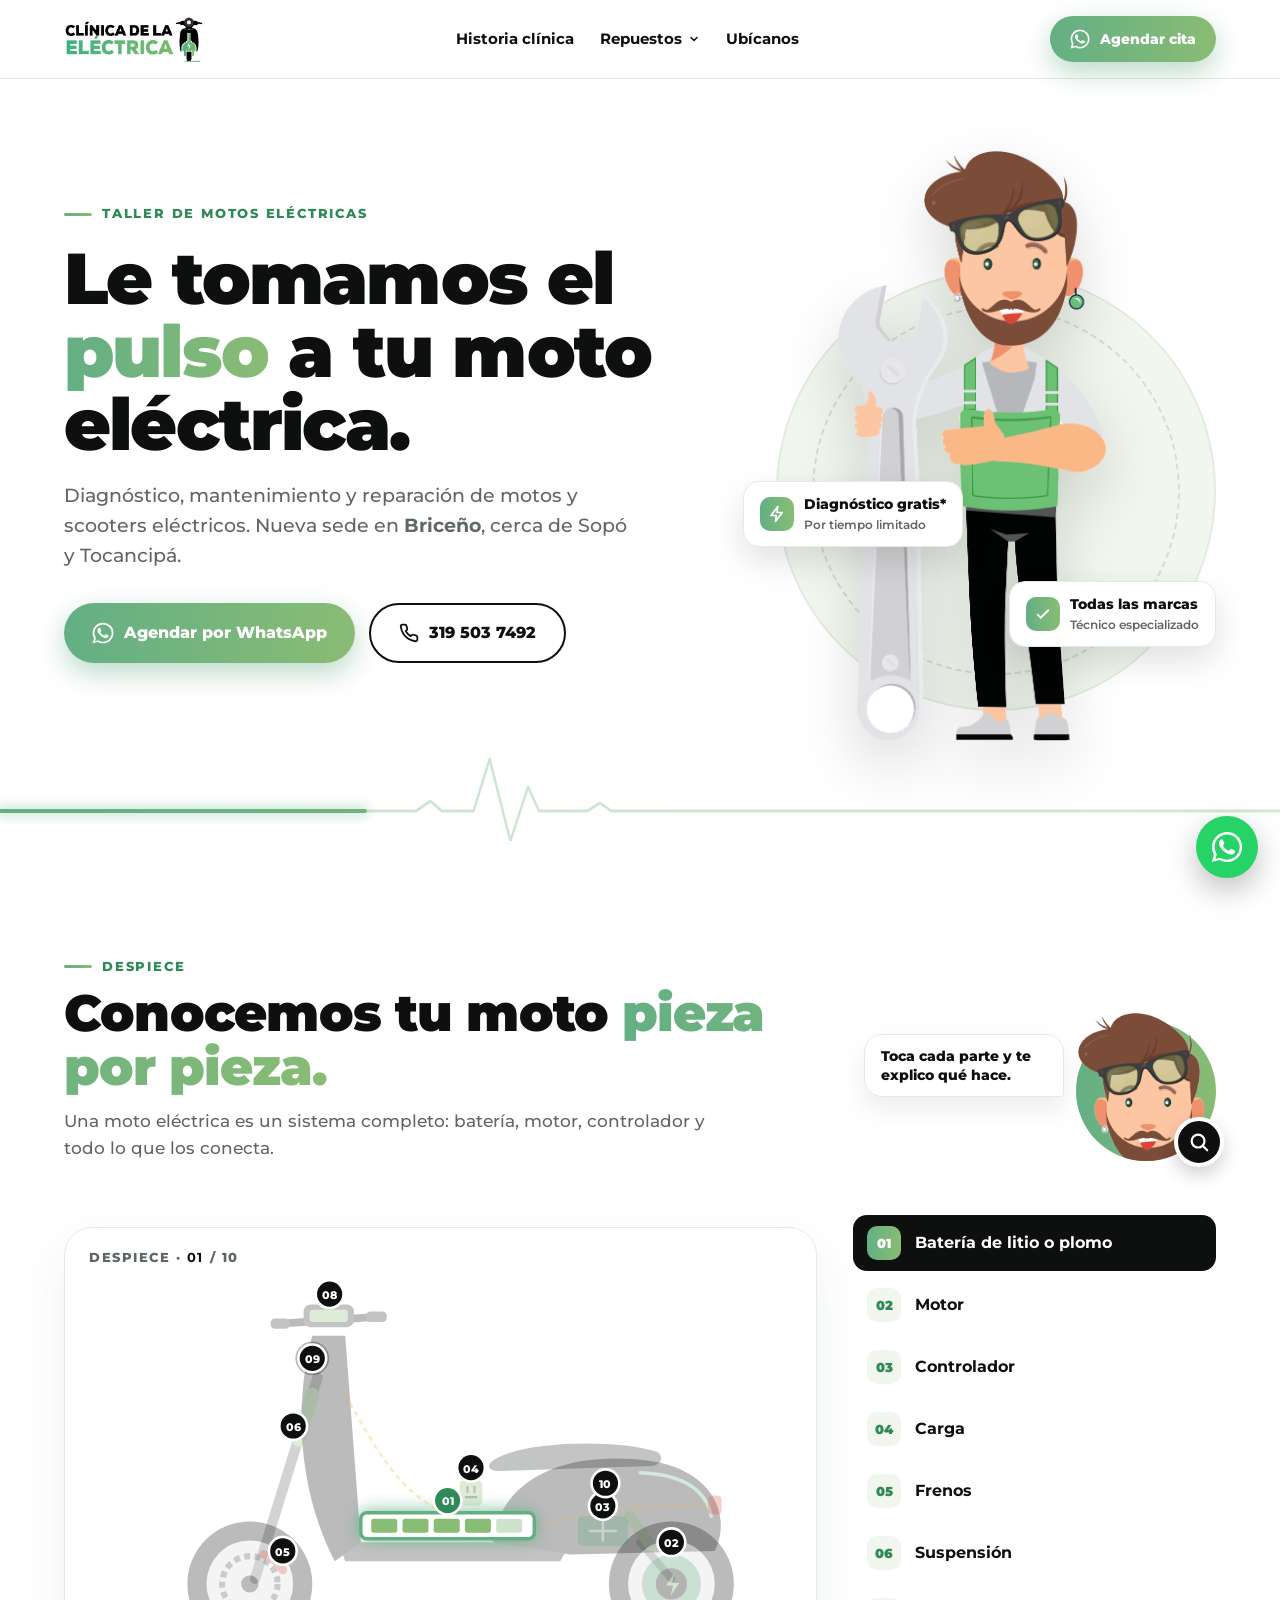
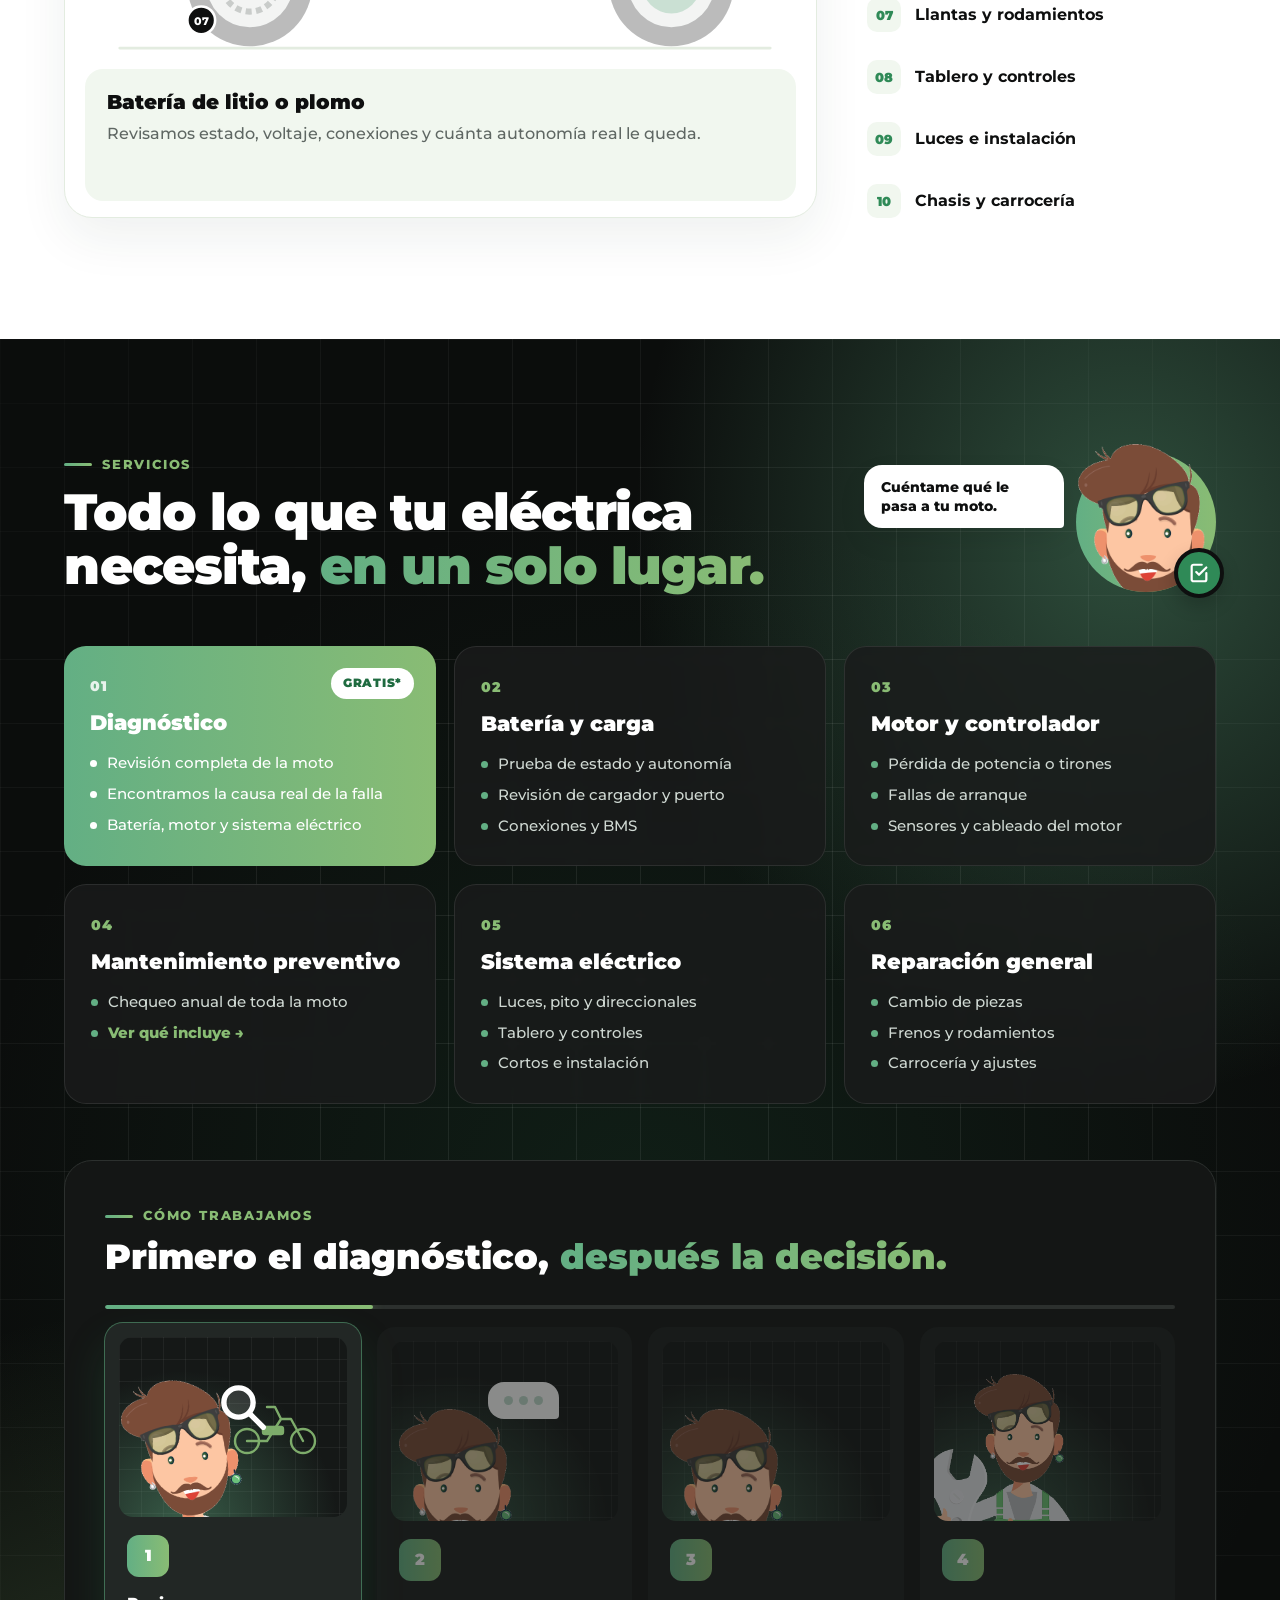
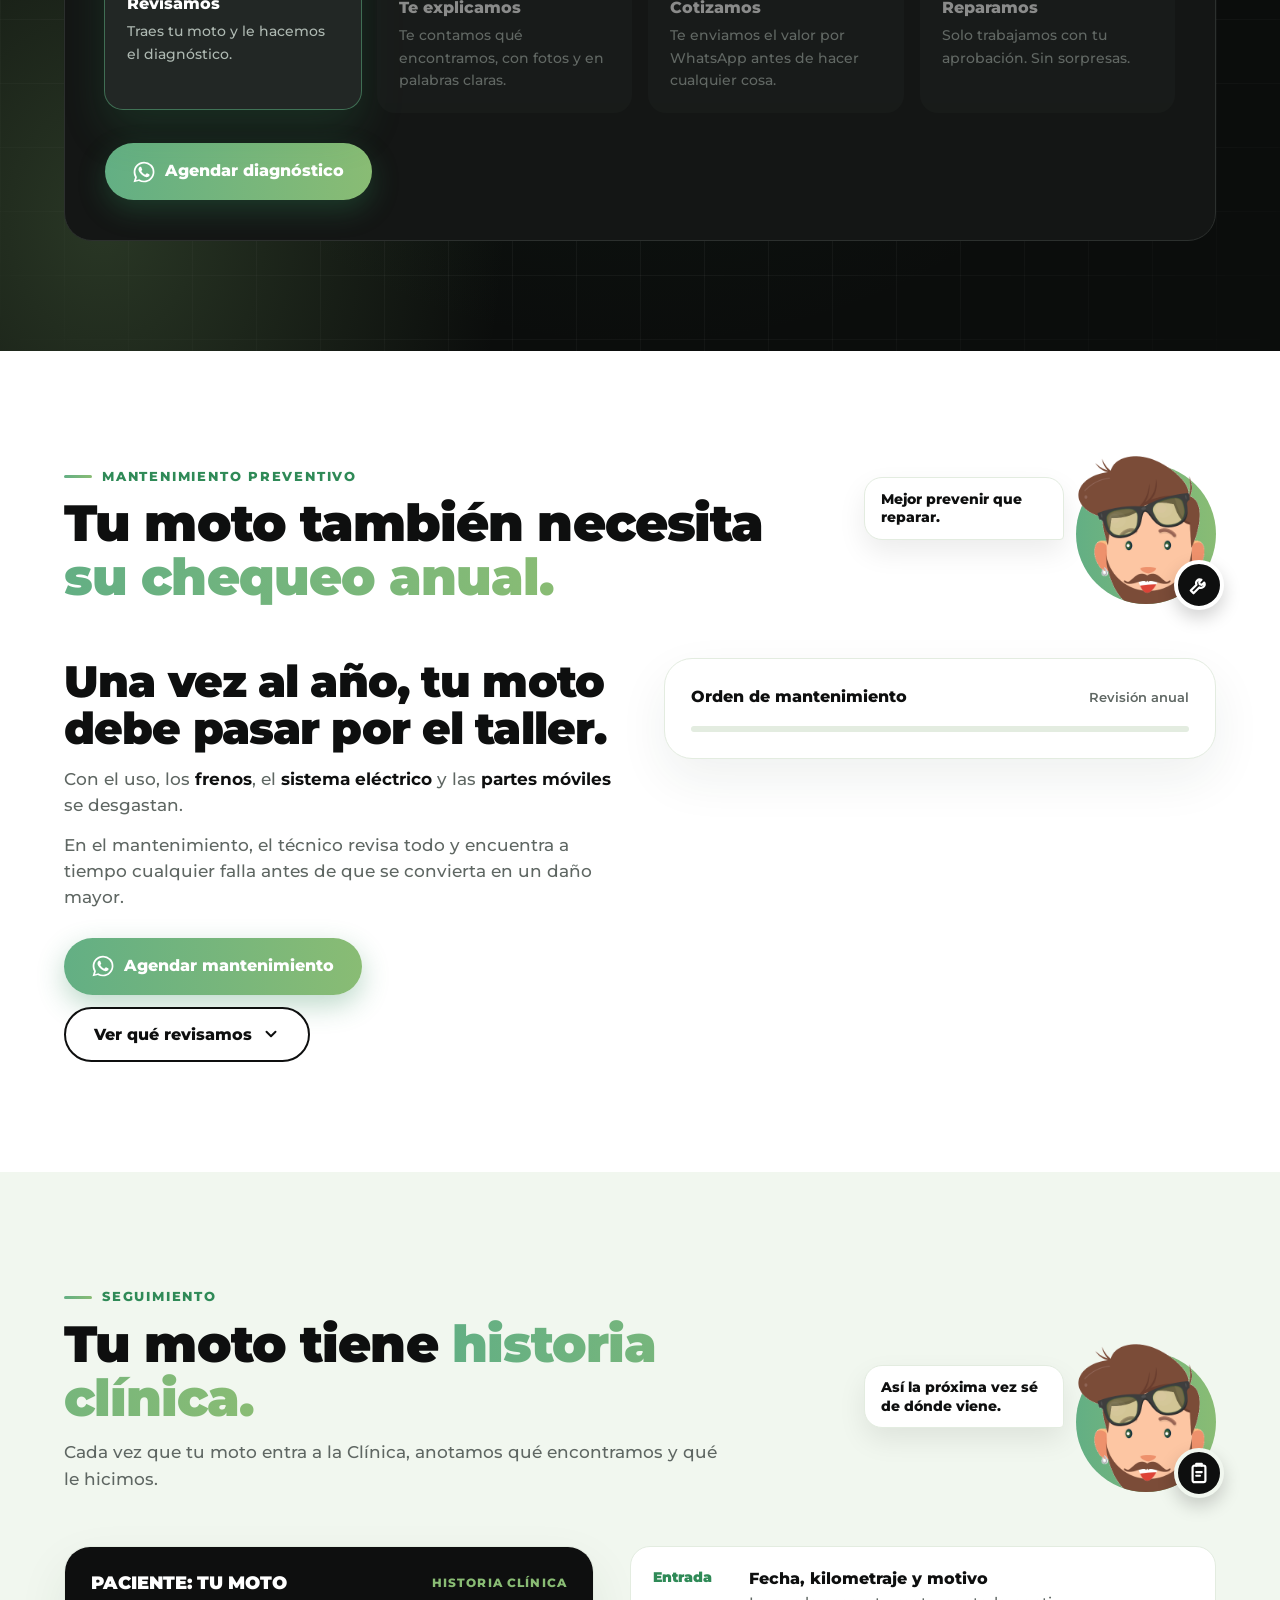
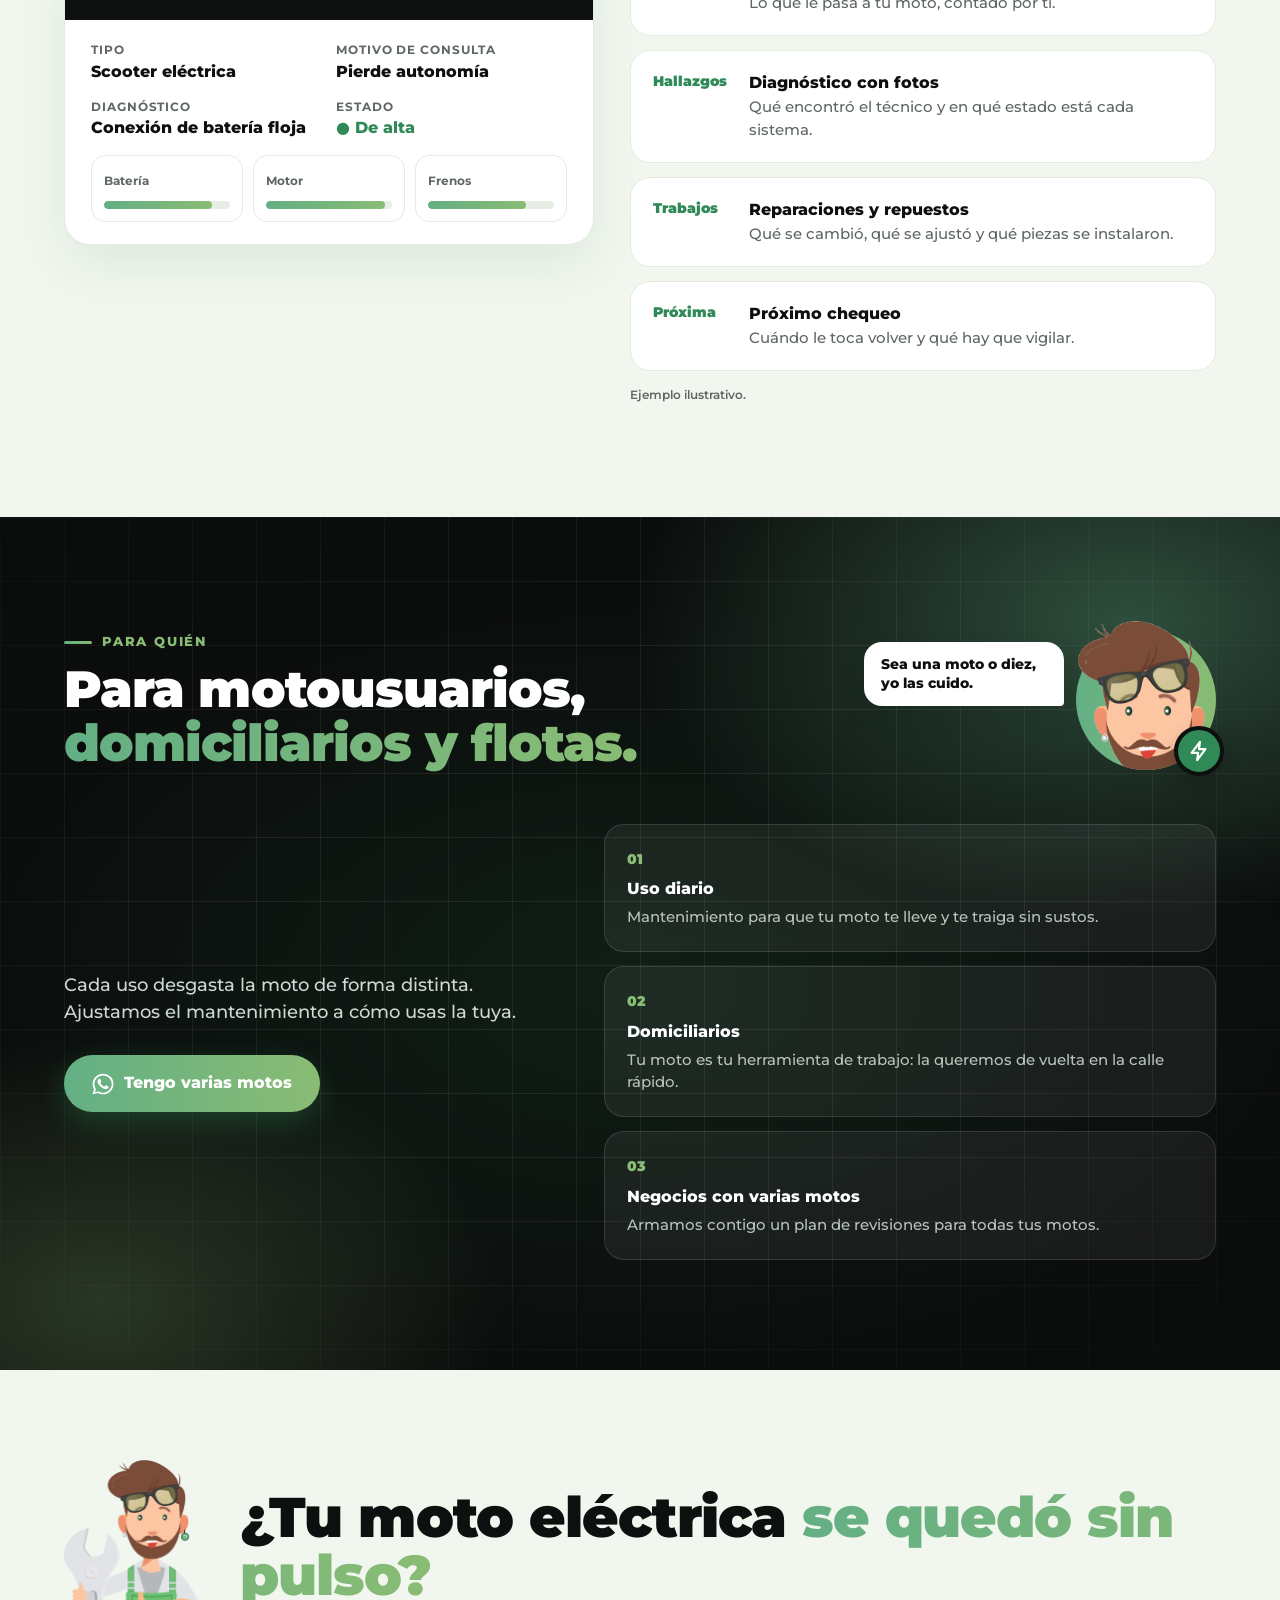
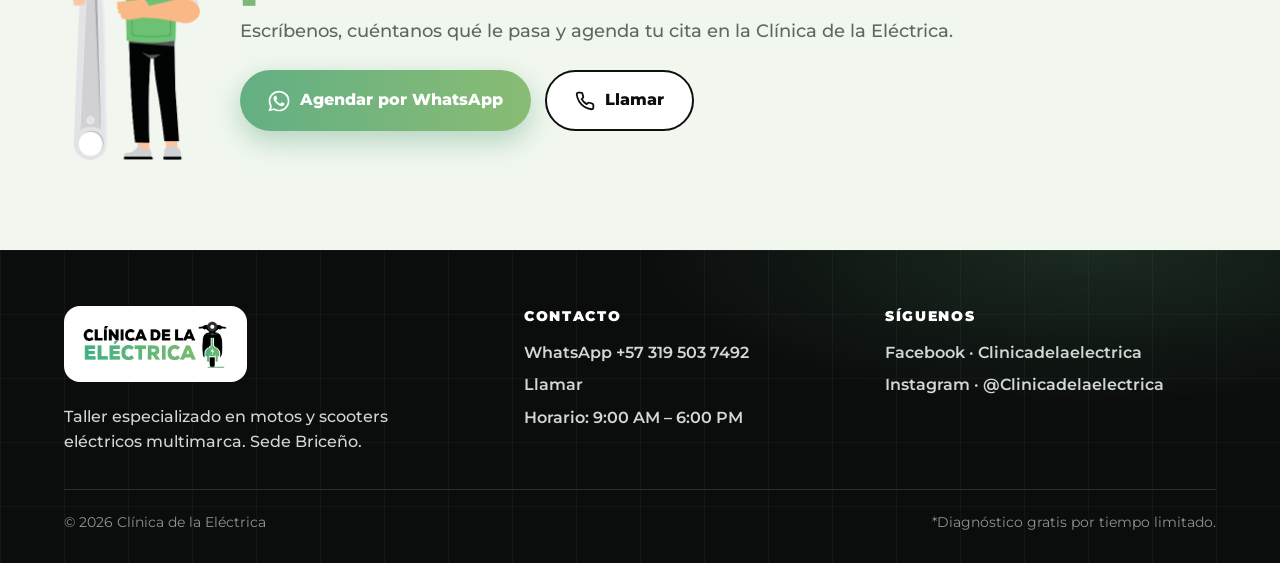
==== commit 58a6c855: "Unifica textos repetidos en inicio, servicios, mantenimiento, historia y ubícanos Co-Authored-By: Cl" ====
--- a/index.html
+++ b/index.html
@@ -456,7 +456,7 @@
     <div>
       <span class="kicker">Taller de motos eléctricas</span>
       <h1>Le tomamos el <span class="gtxt">pulso</span> a tu moto eléctrica.</h1>
-      <p class="lead">Diagnóstico, mantenimiento y reparación de motos y scooters eléctricos. Nueva sede en <b>Briceño</b>, para motousuarios de Sopó, Briceño y Tocancipá.</p>
+      <p class="lead">Diagnóstico, mantenimiento y reparación de motos y scooters eléctricos. Nueva sede en <b>Briceño</b>, cerca de Sopó y Tocancipá.</p>
       <div class="ctas">
         <a class="btn btn-g wa-link" href="#" target="_blank" rel="noopener"><svg width="22" height="22"><use href="#i-wa"/></svg>Agendar por WhatsApp</a>
         <a class="btn btn-o" href="tel:+573195037492"><svg width="20" height="20"><use href="#i-phone"/></svg>319 503 7492</a>
@@ -483,7 +483,7 @@
       <div>
         <span class="kicker">Despiece</span>
         <h2>Conocemos tu moto <span class="gtxt">pieza por pieza.</span></h2>
-        <p>Una moto eléctrica es un sistema completo: batería, motor, controlador y todo lo que los conecta. Toca cada punto y mira qué revisamos en la Clínica.</p>
+        <p>Una moto eléctrica es un sistema completo: batería, motor, controlador y todo lo que los conecta. </p>
       </div>
       <div class="guia" aria-hidden="true"><div class="bub">Toca cada parte y te explico qué hace.</div><div class="av"><div class="clip"><img src="assets/mascota_busto.png" alt="" loading="lazy" /></div><span class="prop"><svg width="22" height="22" viewBox="0 0 24 24" fill="none" stroke="#fff" stroke-width="2.4" stroke-linecap="round" stroke-linejoin="round"><circle cx="11" cy="11" r="7"/><path d="M21 21l-5-5"/></svg></span></div></div>
     </div>
@@ -559,10 +559,10 @@
         <span class="kicker">Servicios</span>
         <h2>Todo lo que tu eléctrica necesita, <span class="gtxt">en un solo lugar.</span></h2>
       </div>
-      <div class="guia" aria-hidden="true"><div class="bub">Primero te digo qué tiene. Después decides.</div><div class="av"><div class="clip"><img src="assets/mascota_busto.png" alt="" loading="lazy" /></div><span class="prop"><svg width="22" height="22" viewBox="0 0 24 24" fill="none" stroke="#fff" stroke-width="2.4" stroke-linecap="round" stroke-linejoin="round"><path d="M9 11l3 3 8-8"/><path d="M20 12v7a2 2 0 0 1-2 2H6a2 2 0 0 1-2-2V5a2 2 0 0 1 2-2h9"/></svg></span></div></div>
+      <div class="guia" aria-hidden="true"><div class="bub">Cuéntame qué le pasa a tu moto.</div><div class="av"><div class="clip"><img src="assets/mascota_busto.png" alt="" loading="lazy" /></div><span class="prop"><svg width="22" height="22" viewBox="0 0 24 24" fill="none" stroke="#fff" stroke-width="2.4" stroke-linecap="round" stroke-linejoin="round"><path d="M9 11l3 3 8-8"/><path d="M20 12v7a2 2 0 0 1-2 2H6a2 2 0 0 1-2-2V5a2 2 0 0 1 2-2h9"/></svg></span></div></div>
     </div>
     <div class="svc-grid reveal">
-      <div class="svc feat"><span class="badge">GRATIS*</span><span class="n">01</span><h3>Diagnóstico</h3><ul><li>Revisión completa de la moto</li><li>Encontramos la causa real de la falla</li><li>Te explicamos qué tiene y qué no</li></ul></div>
+      <div class="svc feat"><span class="badge">GRATIS*</span><span class="n">01</span><h3>Diagnóstico</h3><ul><li>Revisión completa de la moto</li><li>Encontramos la causa real de la falla</li><li>Batería, motor y sistema eléctrico</li></ul></div>
       <div class="svc"><span class="n">02</span><h3>Batería y carga</h3><ul><li>Prueba de estado y autonomía</li><li>Revisión de cargador y puerto</li><li>Conexiones y BMS</li></ul></div>
       <div class="svc"><span class="n">03</span><h3>Motor y controlador</h3><ul><li>Pérdida de potencia o tirones</li><li>Fallas de arranque</li><li>Sensores y cableado del motor</li></ul></div>
       <div class="svc"><span class="n">04</span><h3>Mantenimiento preventivo</h3><ul><li>Chequeo anual de toda la moto</li><li><a href="#mantenimiento" style="color:var(--g2);font-weight:800">Ver qué incluye →</a></li></ul></div>
@@ -616,13 +616,13 @@
         <span class="kicker">Mantenimiento preventivo</span>
         <h2>Tu moto también necesita <span class="gtxt">su chequeo anual.</span></h2>
       </div>
-      <div class="guia" aria-hidden="true"><div class="bub">Una vez al año, tráemela a chequeo.</div><div class="av"><div class="clip"><img src="assets/mascota_busto.png" alt="" loading="lazy" /></div><span class="prop"><svg width="22" height="22" viewBox="0 0 24 24" fill="none" stroke="#fff" stroke-width="2.4" stroke-linecap="round" stroke-linejoin="round"><path d="M14.7 6.3a4 4 0 0 0-5.4 5.4L3 18l3 3 6.3-6.3a4 4 0 0 0 5.4-5.4l-2.5 2.5-2.4-.6-.6-2.4z"/></svg></span></div></div>
+      <div class="guia" aria-hidden="true"><div class="bub">Mejor prevenir que reparar.</div><div class="av"><div class="clip"><img src="assets/mascota_busto.png" alt="" loading="lazy" /></div><span class="prop"><svg width="22" height="22" viewBox="0 0 24 24" fill="none" stroke="#fff" stroke-width="2.4" stroke-linecap="round" stroke-linejoin="round"><path d="M14.7 6.3a4 4 0 0 0-5.4 5.4L3 18l3 3 6.3-6.3a4 4 0 0 0 5.4-5.4l-2.5 2.5-2.4-.6-.6-2.4z"/></svg></span></div></div>
     </div>
     <div class="bat reveal">
       <div>
         <div class="big">Una vez al año, tu moto debe pasar por el taller.</div>
-        <p>Con el uso, las <b>pastillas y los discos de freno</b> se desgastan y necesitan cambio. Además, tu moto necesita una <b>revisión eléctrica</b> y una <b>lubricación interna completa</b> para seguir andando como debe.</p>
-        <p>En el mantenimiento, el técnico revisa todo y encuentra a tiempo cualquier falla o necesidad, como un ajuste de frenos, antes de que se convierta en un daño mayor.</p>
+        <p>Con el uso, los <b>frenos</b>, el <b>sistema eléctrico</b> y las <b>partes móviles</b> se desgastan.</p>
+        <p>En el mantenimiento, el técnico revisa todo y encuentra a tiempo cualquier falla antes de que se convierta en un daño mayor.</p>
         <div style="margin-top:28px;display:flex;flex-wrap:wrap;gap:12px">
           <a class="btn btn-g wa-link" data-msg="Hola, quiero agendar el mantenimiento preventivo de mi moto eléctrica" href="#" target="_blank" rel="noopener"><svg width="22" height="22"><use href="#i-wa"/></svg>Agendar mantenimiento</a>
           <button class="btn btn-o" id="mt-run" type="button" aria-expanded="false" aria-controls="mt-body"><span>Ver qué revisamos</span><svg class="chev" width="18" height="18" viewBox="0 0 24 24" fill="none" stroke="currentColor" stroke-width="2.6" stroke-linecap="round" stroke-linejoin="round"><path d="M6 9l6 6 6-6"/></svg></button>
@@ -648,9 +648,9 @@
       <div>
         <span class="kicker">Seguimiento</span>
         <h2>Tu moto tiene <span class="gtxt">historia clínica.</span></h2>
-        <p>Cada vez que tu moto entra a la Clínica, anotamos qué encontramos y qué le hicimos. Así la próxima vez sabemos de dónde viene.</p>
-      </div>
-      <div class="guia" aria-hidden="true"><div class="bub">Todo lo que le hago queda anotado.</div><div class="av"><div class="clip"><img src="assets/mascota_busto.png" alt="" loading="lazy" /></div><span class="prop"><svg width="22" height="22" viewBox="0 0 24 24" fill="none" stroke="#fff" stroke-width="2.4" stroke-linecap="round" stroke-linejoin="round"><rect x="5" y="4" width="14" height="18" rx="2"/><path d="M9 4V2h6v2M9 11h6M9 15h4"/></svg></span></div></div>
+        <p>Cada vez que tu moto entra a la Clínica, anotamos qué encontramos y qué le hicimos.</p>
+      </div>
+      <div class="guia" aria-hidden="true"><div class="bub">Así la próxima vez sé de dónde viene.</div><div class="av"><div class="clip"><img src="assets/mascota_busto.png" alt="" loading="lazy" /></div><span class="prop"><svg width="22" height="22" viewBox="0 0 24 24" fill="none" stroke="#fff" stroke-width="2.4" stroke-linecap="round" stroke-linejoin="round"><rect x="5" y="4" width="14" height="18" rx="2"/><path d="M9 4V2h6v2M9 11h6M9 15h4"/></svg></span></div></div>
     </div>
     <div class="hc reveal">
       <div class="chart">
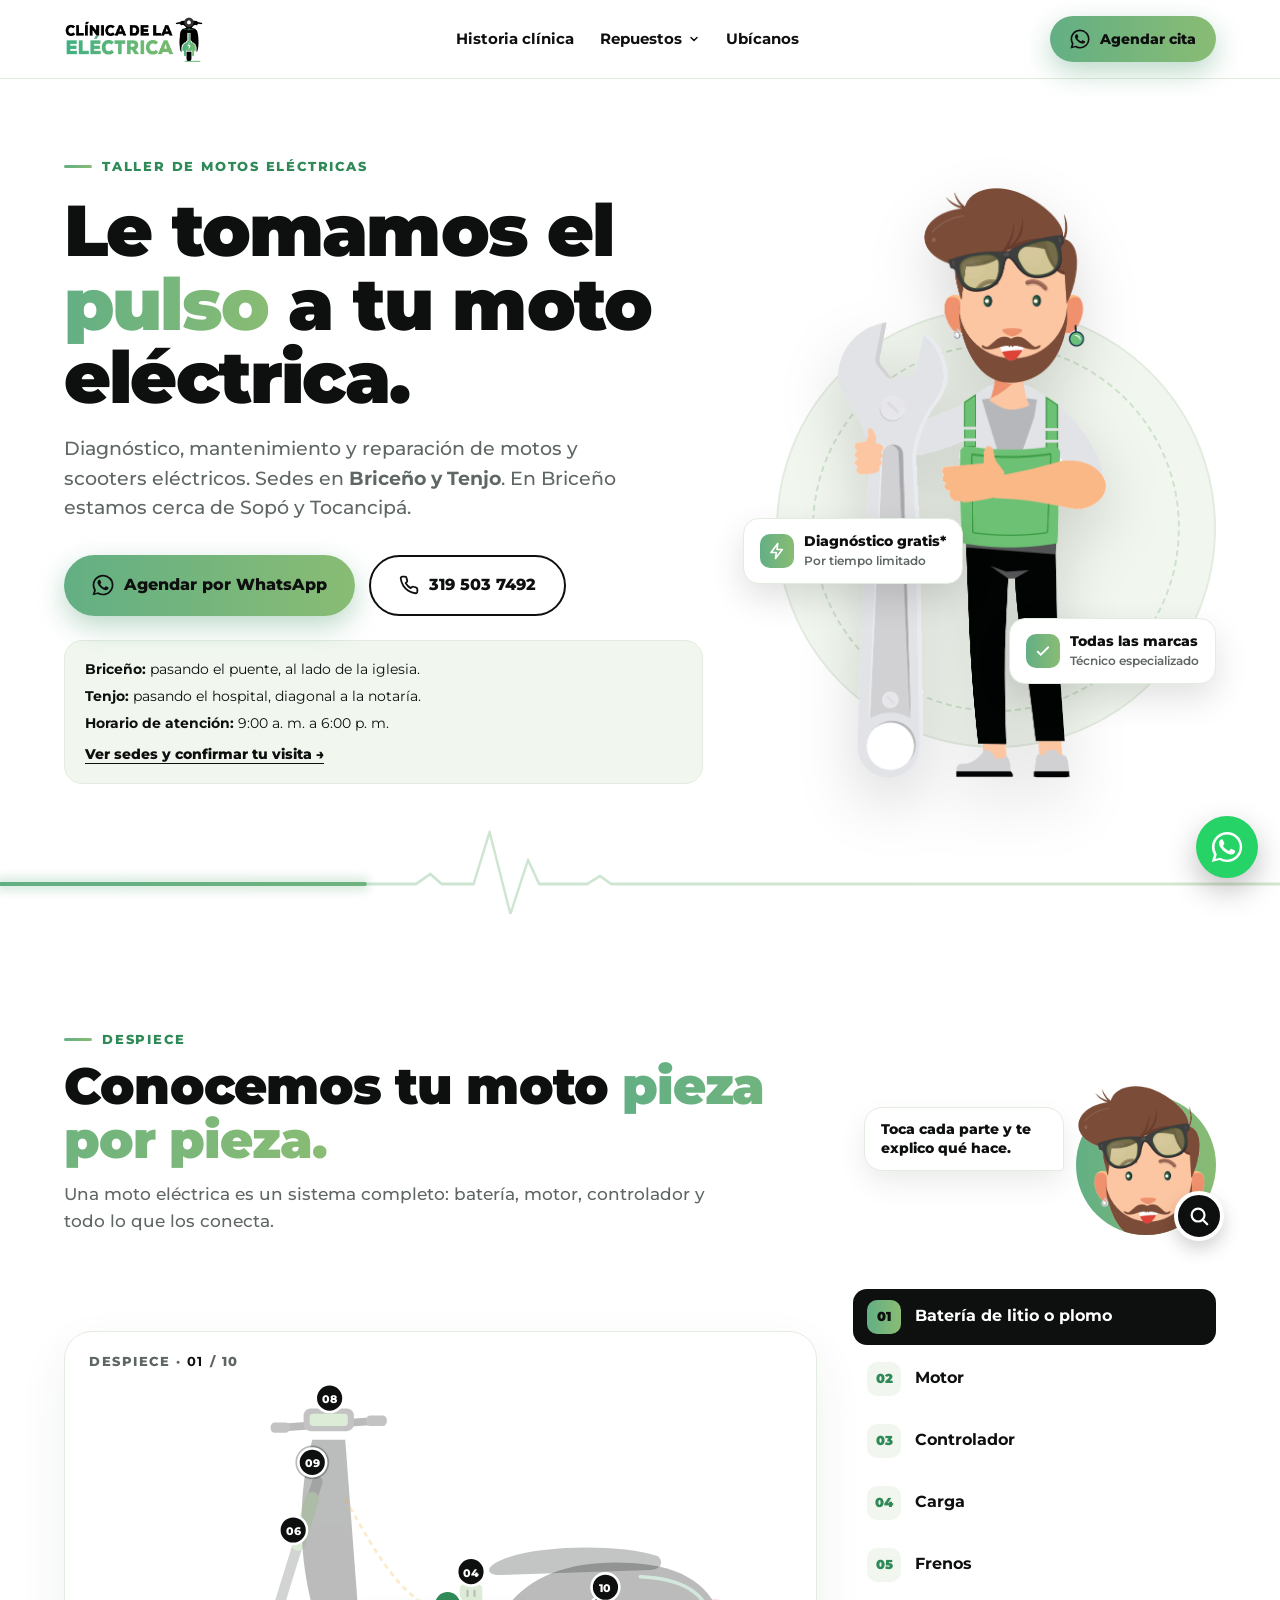
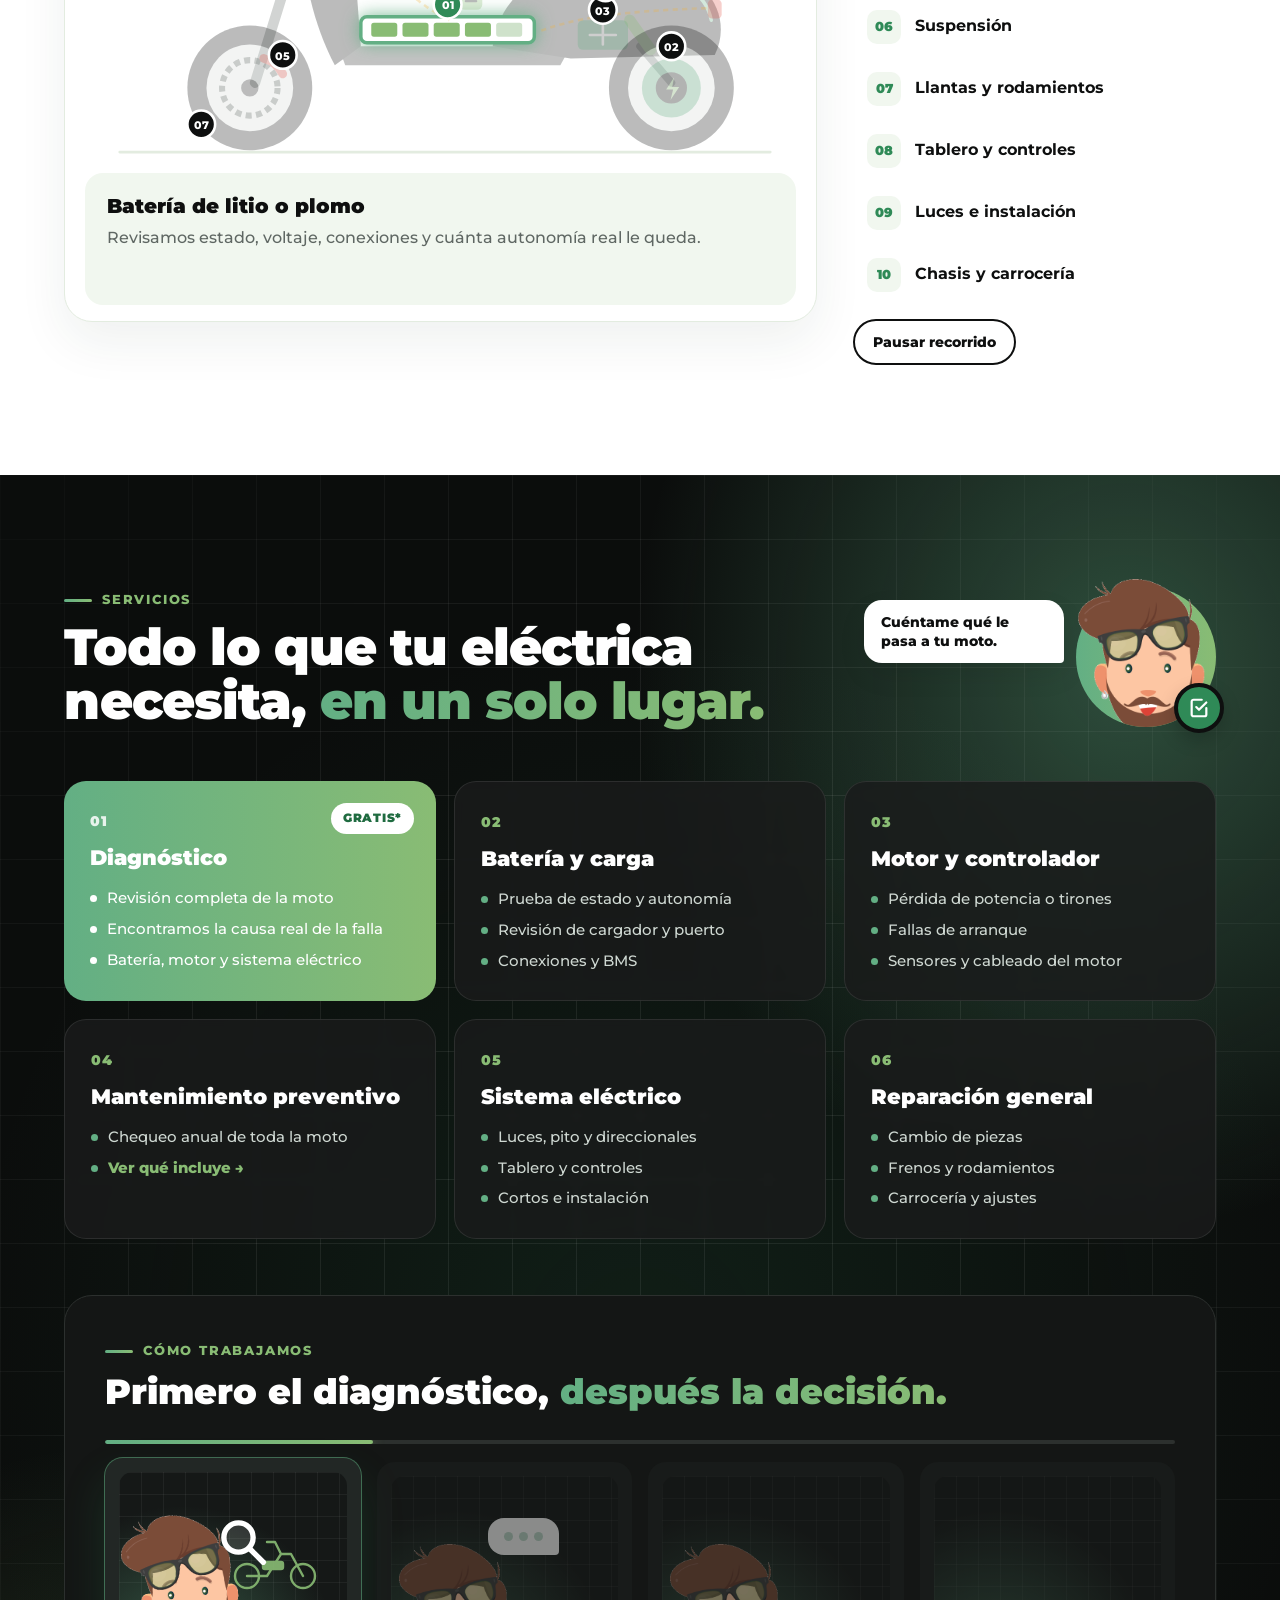
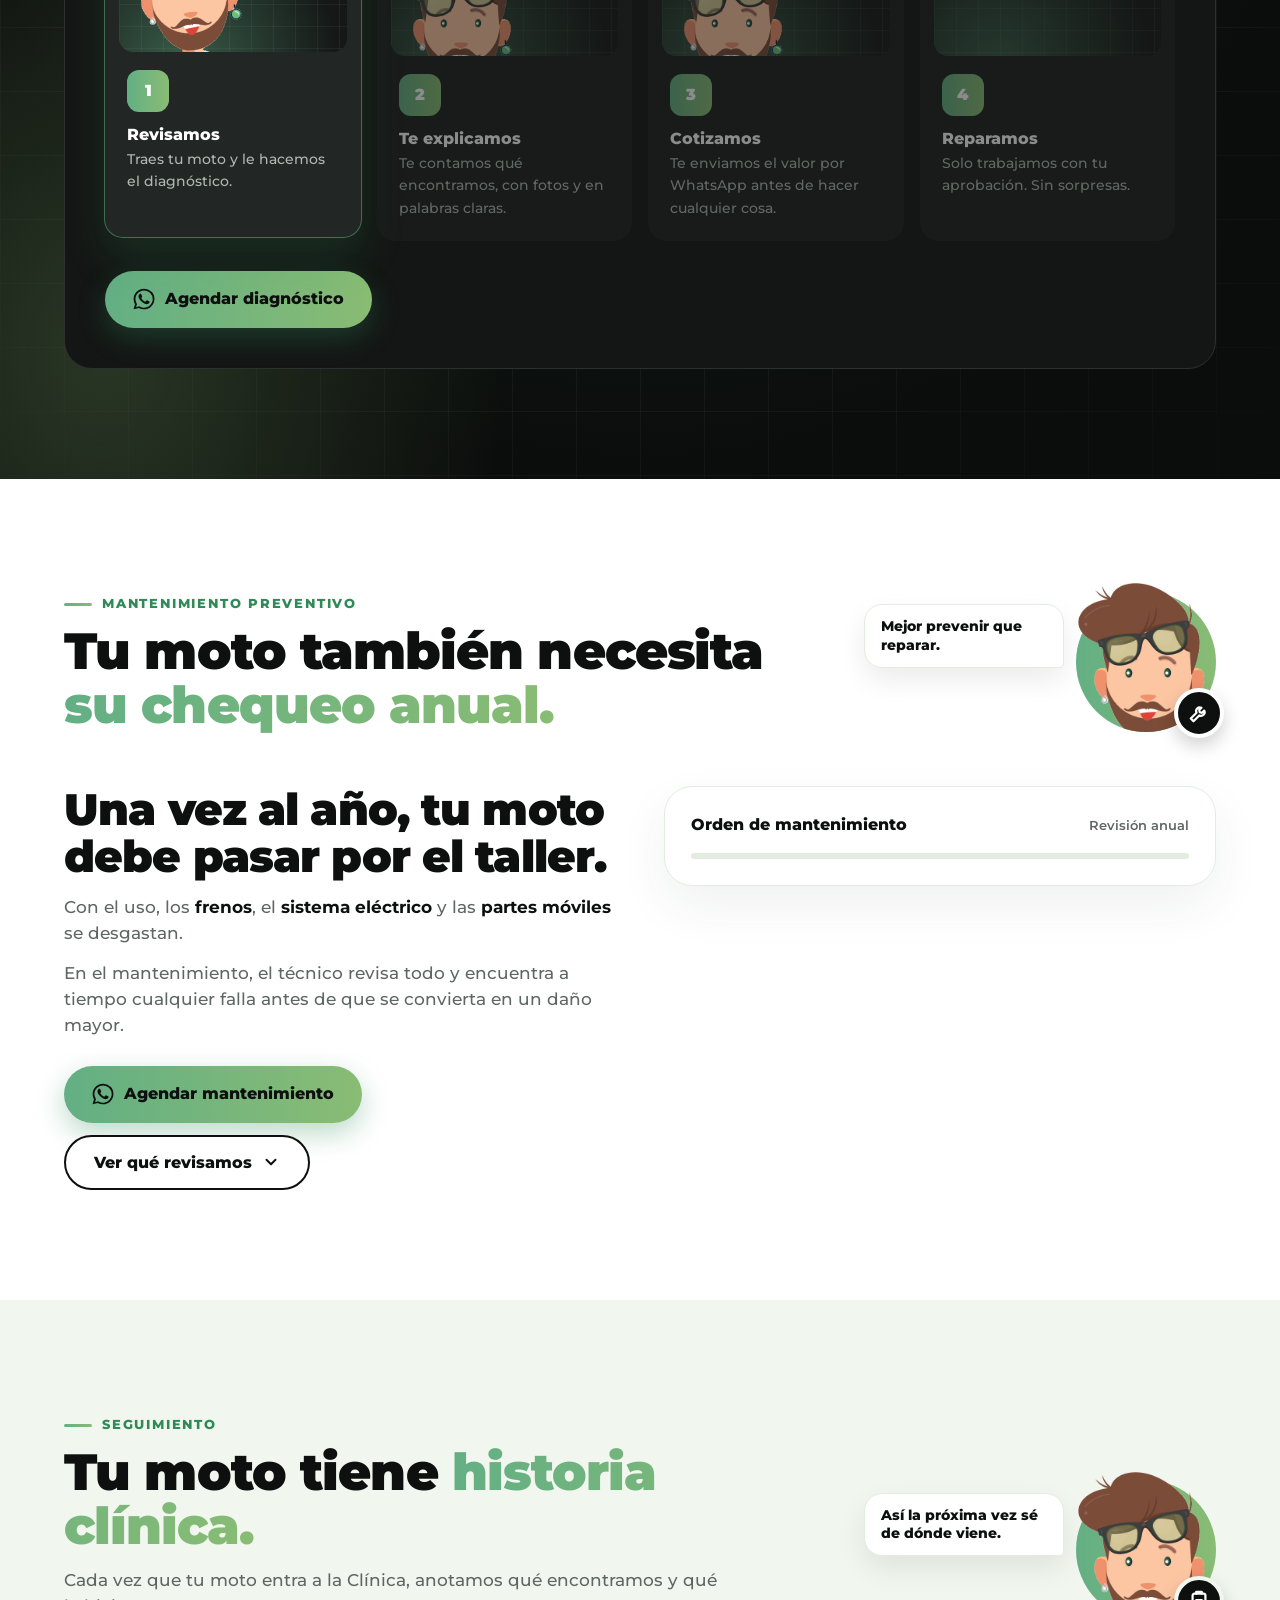
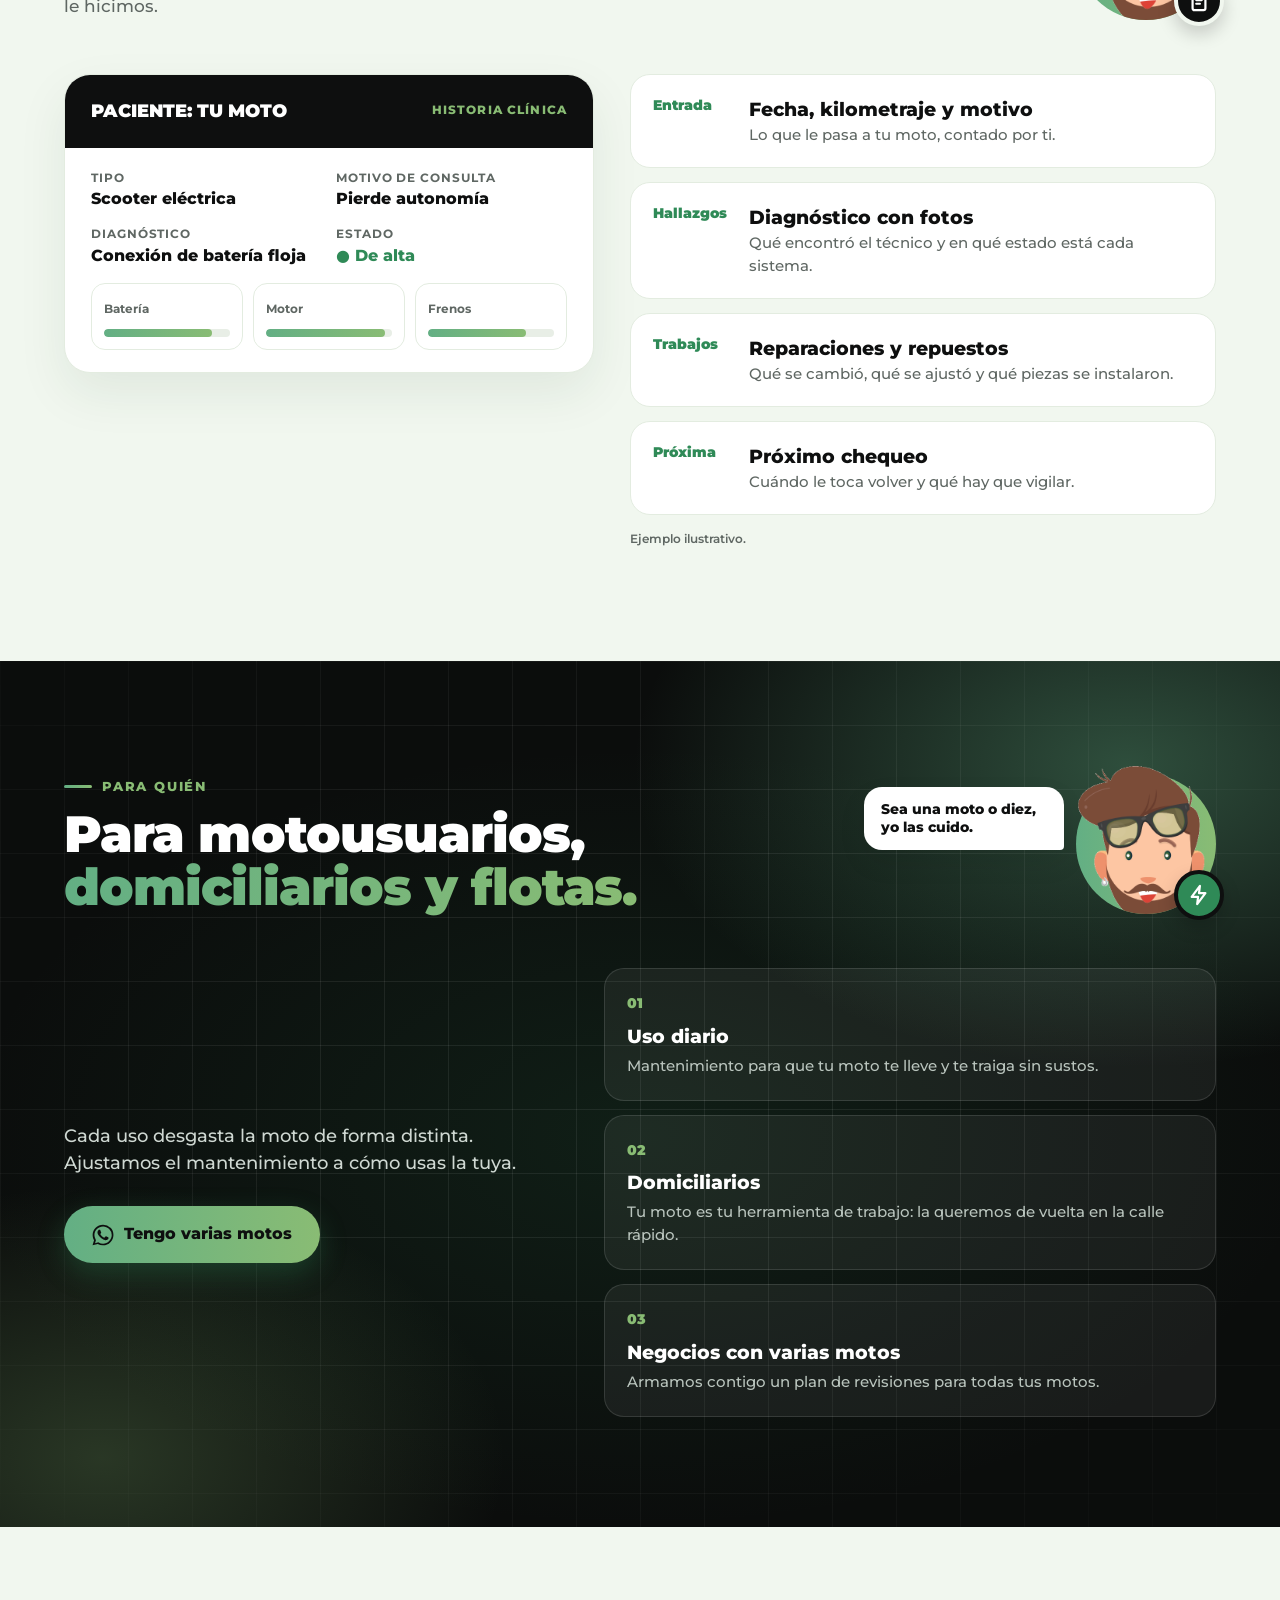
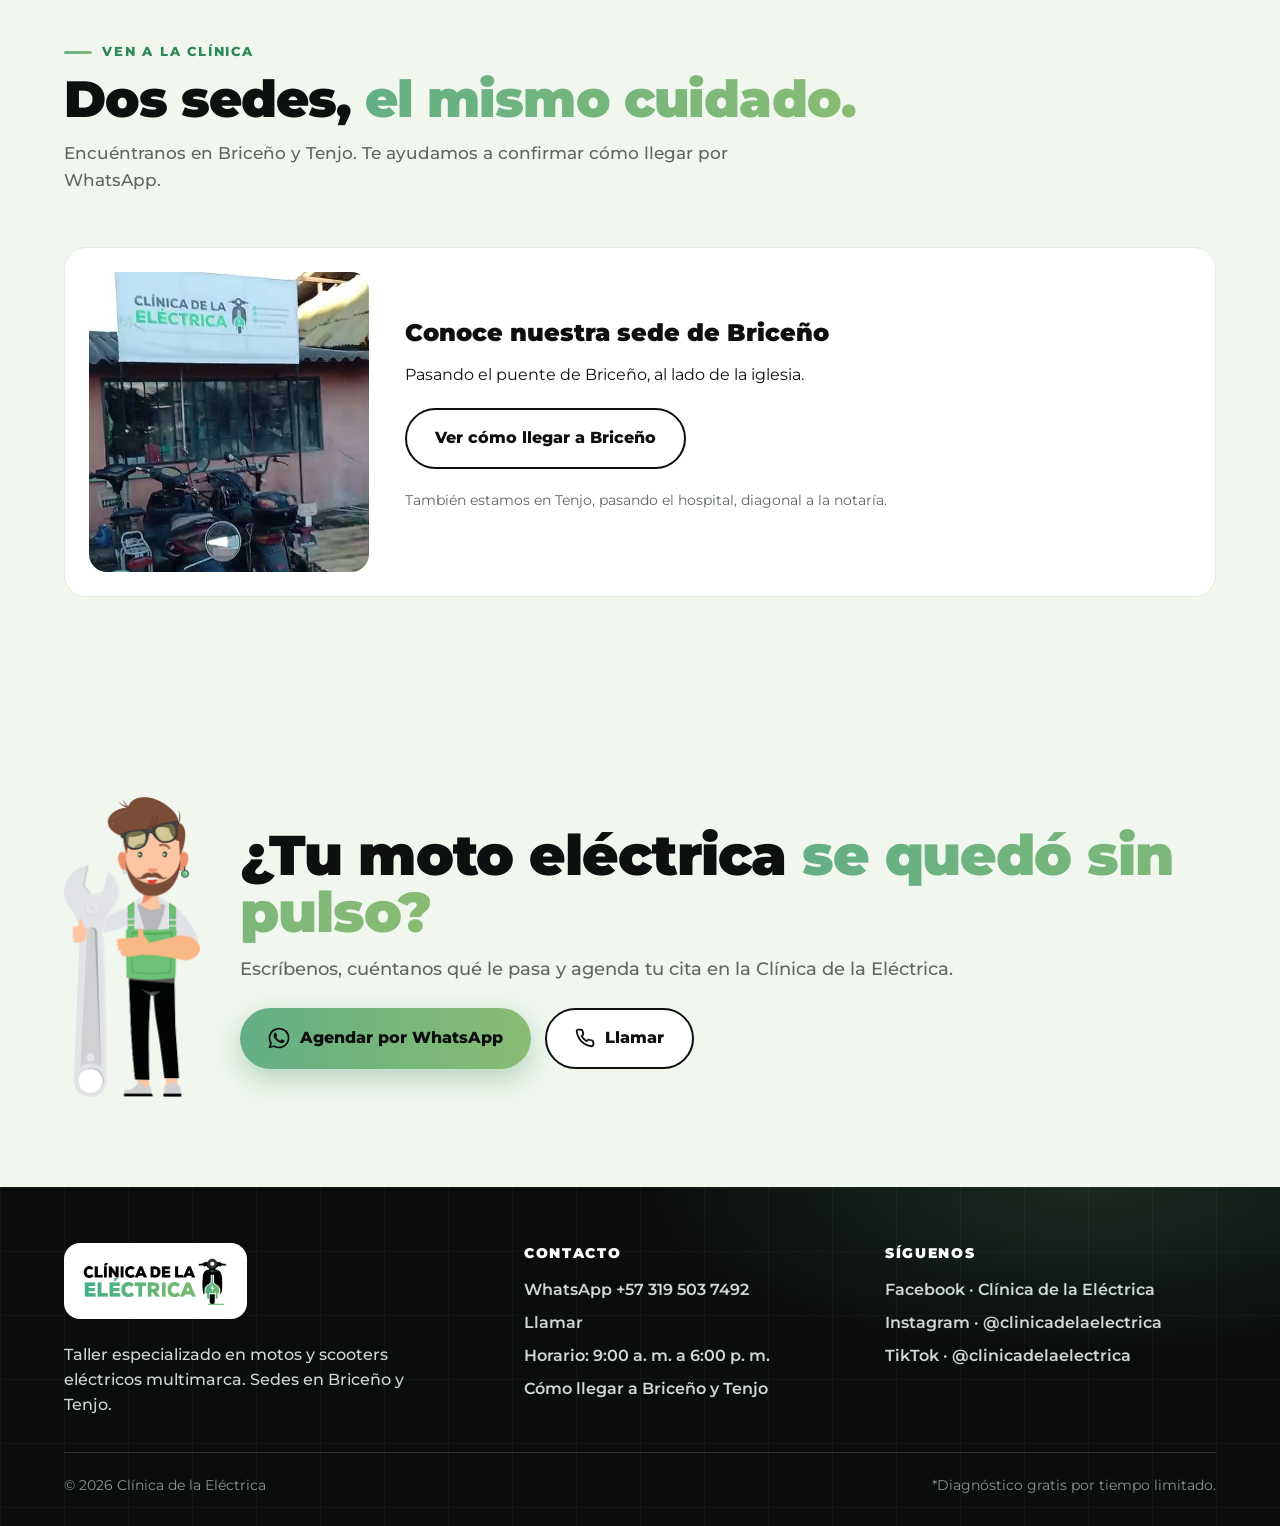
==== commit 6bbfe5a6: "Actualiza sedes, redes y navegación de la Clínica" ====
--- a/index.html
+++ b/index.html
@@ -3,420 +3,27 @@
 <head>
 <meta charset="UTF-8" />
 <meta name="viewport" content="width=device-width, initial-scale=1" />
-<title>Clínica de la Eléctrica — Taller de motos eléctricas en Briceño</title>
-<meta name="description" content="Diagnóstico, mantenimiento y reparación de motos y scooters eléctricos multimarca. Nueva sede en Briceño para Sopó, Briceño y Tocancipá. Agenda por WhatsApp 319 503 7492." />
+<title>Clínica de la Eléctrica | Motos eléctricas en Briceño y Tenjo</title>
+<meta name="description" content="Diagnóstico, mantenimiento y reparación de motos y scooters eléctricos. Sedes en Briceño y Tenjo; atención para Sopó y Tocancipá. Agenda por WhatsApp." />
 <link rel="preconnect" href="https://fonts.googleapis.com" />
 <link rel="preconnect" href="https://fonts.gstatic.com" crossorigin />
 <link href="https://fonts.googleapis.com/css2?family=Montserrat:wght@400;500;600;700;800;900&display=swap" rel="stylesheet" />
 <link rel="icon" href="assets/logo.png" />
-<style>
-:root{
-  --ink:#0e0f0f; --ink2:#2a2d2c; --muted:#5f6763;
-  --g1:#63af84; --g2:#89bc74; --gd:#2f8a57; --gdd:#1f6b40;
-  --soft:#f1f7ef; --line:#e3ece0; --bg:#ffffff;
-  --ok:#5fb37c; --warn:#f2b33d; --bad:#e2574c; --idle:#c9d1cc;
-  --grad:linear-gradient(90deg,var(--g1),var(--g2));
-  --r:22px;
-}
-*{box-sizing:border-box;margin:0;padding:0}
-html{scroll-behavior:smooth}
-body{font-family:'Montserrat',system-ui,sans-serif;color:var(--ink);background:var(--bg);-webkit-font-smoothing:antialiased;line-height:1.55;overflow-x:hidden}
-img{max-width:100%;display:block}
-a{color:inherit;text-decoration:none}
-.wrap{max-width:1200px;margin:0 auto;padding:0 24px}
-.gtxt{background:var(--grad);-webkit-background-clip:text;background-clip:text;color:transparent}
-.btn{display:inline-flex;align-items:center;gap:10px;font-weight:800;border-radius:999px;padding:16px 28px;font-size:1rem;transition:transform .15s, box-shadow .15s, background .15s;cursor:pointer;border:0}
-.btn:hover{transform:translateY(-2px)}
-.btn-g{background:var(--grad);color:#fff;box-shadow:0 10px 28px rgba(47,138,87,.32)}
-.btn-k{background:var(--ink);color:#fff}
-.btn-o{background:#fff;color:var(--ink);border:2px solid var(--ink)}
-.btn svg{flex-shrink:0}
-
-/* ── NAV ── */
-header.nav{position:sticky;top:0;z-index:50;background:rgba(255,255,255,.92);backdrop-filter:blur(12px);-webkit-backdrop-filter:blur(12px);border-bottom:1px solid var(--line)}
-.nav .wrap{display:flex;align-items:center;justify-content:space-between;height:78px;gap:24px}
-.nav .logo img{height:46px;width:auto}
-.nav nav{display:flex;gap:26px;font-weight:700;font-size:.92rem}
-.nav nav a{position:relative;padding:6px 0}
-.nav nav a::after{content:"";position:absolute;left:0;bottom:0;height:3px;width:0;background:var(--grad);border-radius:3px;transition:width .2s}
-.nav nav a:hover::after,.nav nav a.on::after{width:100%}
-.nav .btn{padding:12px 20px;font-size:.9rem}
-.burger{display:none;width:46px;height:46px;border-radius:14px;border:1.5px solid var(--line);background:#fff;align-items:center;justify-content:center;cursor:pointer;flex-shrink:0}
-.burger span,.burger span::before,.burger span::after{display:block;width:20px;height:2.5px;border-radius:2px;background:var(--ink);position:relative;transition:transform .2s, background .2s}
-.burger span::before,.burger span::after{content:"";position:absolute;left:0}
-.burger span::before{top:-7px}.burger span::after{top:7px}
-.nav.open .burger span{background:transparent}
-.nav.open .burger span::before{transform:translateY(7px) rotate(45deg)}
-.nav.open .burger span::after{transform:translateY(-7px) rotate(-45deg)}
-.nav-right{display:flex;align-items:center;gap:10px}
-@media(max-width:980px){
-  .nav nav{display:none;position:absolute;top:78px;left:0;right:0;background:#fff;flex-direction:column;gap:0;padding:8px 24px 20px;border-bottom:1px solid var(--line);box-shadow:0 20px 40px rgba(0,0,0,.08)}
-  .nav.open nav{display:flex}
-  .nav nav a{padding:16px 0;border-bottom:1px solid var(--line);font-size:1.05rem}
-  .nav nav a::after{display:none}
-  .burger{display:flex}
-}
-@media(max-width:520px){.nav .btn span{display:none}.nav .btn{padding:12px}}
-
-/* ── HERO ── */
-.hero{position:relative;padding:72px 0 0;overflow:hidden}
-.hero .wrap{display:grid;grid-template-columns:1.15fr .85fr;gap:40px;align-items:center}
-.kicker{display:inline-flex;align-items:center;gap:10px;font-weight:800;font-size:.8rem;letter-spacing:.14em;text-transform:uppercase;color:var(--gd)}
-.kicker::before{content:"";width:28px;height:3px;background:var(--grad);border-radius:3px}
-.hero h1{font-size:clamp(2.6rem,5.6vw,4.6rem);line-height:1.02;font-weight:900;letter-spacing:-.025em;margin:18px 0 20px}
-.hero p.lead{font-size:clamp(1.05rem,1.5vw,1.22rem);color:var(--muted);max-width:36rem;font-weight:500}
-.hero .ctas{display:flex;flex-wrap:wrap;gap:14px;margin-top:32px}
-.hero .art{position:relative;height:560px}
-.hero .art .disc{position:absolute;right:0;bottom:0;width:440px;height:440px;border-radius:50%;background:var(--soft);border:2px solid var(--line)}
-.hero .art .disc::after{content:"";position:absolute;inset:34px;border-radius:50%;border:2px dashed #cfe2cb}
-.hero .art img{position:absolute;right:110px;bottom:-30px;height:590px;width:auto;filter:drop-shadow(0 24px 30px rgba(0,0,0,.15))}
-.hero .art .tag{position:absolute;background:#fff;border-radius:16px;padding:12px 16px;box-shadow:0 14px 34px rgba(0,0,0,.12);font-weight:800;font-size:.88rem;display:flex;align-items:center;gap:10px;border:1px solid var(--line)}
-.hero .art .tag i{width:34px;height:34px;border-radius:10px;background:var(--grad);display:flex;align-items:center;justify-content:center;font-style:normal}
-.hero .art .tag small{display:block;font-weight:600;color:var(--muted);font-size:.74rem}
-.ecg{display:block;width:100%;height:90px;margin-top:40px}
-.ecg{overflow:visible}
-.ecg path{fill:none;stroke:url(#gline);stroke-width:4;stroke-linecap:round;stroke-linejoin:round}
-.ecg .ecg-base{opacity:.35;stroke-width:3}
-.ecg .ecg-run,.ecg .ecg-glow{stroke-dasharray:260 740;stroke-dashoffset:1000;animation:ecgrun 3.2s linear infinite}
-.ecg .ecg-glow{stroke-width:10;opacity:.35;filter:blur(6px)}
-@keyframes ecgrun{to{stroke-dashoffset:-0}}
-@media(max-width:900px){
-  .hero .wrap{grid-template-columns:1fr}
-  .hero .art{height:420px}
-  .hero .art .disc{width:340px;height:340px;right:50%;transform:translateX(50%)}
-  .hero .art img{height:440px;right:50%;transform:translateX(50%)}
-  .hero .art .tag{display:none}
-}
-
-/* ── SECCIONES ── */
-section.sec{padding:110px 0}
-.sec-head{display:grid;grid-template-columns:1fr;gap:28px;align-items:end;margin-bottom:54px}
-.sec-num{font-size:clamp(4rem,9vw,7.5rem);font-weight:900;line-height:.8;letter-spacing:-.04em;background:var(--grad);-webkit-background-clip:text;background-clip:text;color:transparent}
-.sec-head h2{font-size:clamp(2rem,4vw,3.3rem);font-weight:900;line-height:1.05;letter-spacing:-.02em;margin-top:10px}
-.sec-head p{color:var(--muted);font-size:1.08rem;max-width:42rem;margin-top:14px;font-weight:500}
-.soft{background:var(--soft)}
-.dark{position:relative;isolation:isolate;overflow:hidden;color:#fff;background:radial-gradient(ellipse 55% 50% at 88% 12%,rgba(99,175,132,.40),transparent 70%),radial-gradient(ellipse 45% 45% at 8% 92%,rgba(137,188,116,.24),transparent 70%),radial-gradient(ellipse 70% 60% at 50% 55%,rgba(47,138,87,.14),transparent 75%),#0b0d0c}
-.dark::before{content:"";position:absolute;inset:0;z-index:-1;pointer-events:none;background-image:linear-gradient(rgba(255,255,255,.075) 1px,transparent 1px),linear-gradient(90deg,rgba(255,255,255,.075) 1px,transparent 1px);background-size:64px 64px;-webkit-mask-image:radial-gradient(ellipse 85% 85% at 50% 45%,#000 35%,transparent 90%);mask-image:radial-gradient(ellipse 85% 85% at 50% 45%,#000 35%,transparent 90%)}
-.dark .sec-head p{color:#b9c4bd}
-.dark .kicker{color:var(--g2)}
-@media(max-width:700px){.sec-head{grid-template-columns:1fr;gap:6px}section.sec{padding:80px 0}}
-
-/* 01 Despiece */
-.despiece{display:grid;grid-template-columns:1.35fr .65fr;gap:36px;align-items:center}
-.moto-box{position:relative;background:#fff;border:1px solid var(--line);border-radius:28px;padding:28px 20px 16px;box-shadow:0 20px 50px rgba(30,60,40,.07)}
-.moto-box .count{position:absolute;top:20px;left:24px;font-weight:800;font-size:.8rem;letter-spacing:.12em;color:var(--muted);text-transform:uppercase}
-.moto-box .count b{color:var(--ink)}
-.moto-svg{width:100%;height:auto;display:block}
-.moto-svg .part{transition:opacity .3s, filter .3s}
-.moto-svg.focus .part{opacity:.28}
-.moto-svg.focus .part.on{opacity:1;filter:drop-shadow(0 0 10px rgba(99,175,132,.85))}
-.hot{cursor:pointer}
-.hot circle.dot{fill:var(--ink);stroke:#fff;stroke-width:3;transition:fill .2s}
-.hot text{fill:#fff;font:800 13px Montserrat,sans-serif;text-anchor:middle;dominant-baseline:central;pointer-events:none}
-.hot circle.ring{fill:none;stroke:var(--g1);stroke-width:3;opacity:0}
-.hot.on circle.dot{fill:var(--gd)}
-.hot.on circle.ring{animation:ring 1.4s ease-out infinite}
-@keyframes ring{0%{opacity:.9;transform:scale(1)}100%{opacity:0;transform:scale(2)}}
-.hot circle.ring{transform-box:fill-box;transform-origin:center}
-.part-info{min-height:132px;margin-top:6px;padding:18px 22px;border-radius:18px;background:var(--soft)}
-.part-info h3{font-size:1.25rem;font-weight:900}
-.part-info p{color:var(--muted);font-weight:500;margin-top:4px}
-.part-list{list-style:none;display:grid;gap:6px}
-.part-list li{display:flex;align-items:center;gap:14px;padding:11px 14px;border-radius:14px;cursor:pointer;font-weight:700;transition:background .15s}
-.part-list li span{width:34px;height:34px;flex-shrink:0;border-radius:10px;background:var(--soft);display:flex;align-items:center;justify-content:center;font-weight:900;font-size:.8rem;color:var(--gd)}
-.part-list li:hover{background:var(--soft)}
-.part-list li.on{background:var(--ink);color:#fff}
-.part-list li.on span{background:var(--grad);color:#fff}
-@media(max-width:900px){.despiece{grid-template-columns:1fr}.part-list{grid-template-columns:1fr 1fr}}
-
-/* 02 Anatomía */
-.grid4{display:grid;grid-template-columns:repeat(4,1fr);gap:18px}
-.sys{background:#fff;border:1px solid var(--line);border-radius:var(--r);padding:26px 22px;transition:transform .2s, box-shadow .2s}
-.sys:hover{transform:translateY(-4px);box-shadow:0 18px 40px rgba(30,60,40,.09)}
-.ico{width:54px;height:54px;border-radius:16px;background:var(--grad);display:flex;align-items:center;justify-content:center;margin-bottom:18px}
-.sys h3{font-size:1.08rem;font-weight:800;margin-bottom:6px}
-.sys p{color:var(--muted);font-size:.93rem;font-weight:500}
-.note-strip{margin-top:28px;display:flex;align-items:center;gap:14px;font-weight:700;padding:18px 22px;border-radius:18px;background:#fff;border:1px dashed var(--g1)}
-@media(max-width:980px){.grid4{grid-template-columns:1fr 1fr}}
-@media(max-width:560px){.grid4{grid-template-columns:1fr}}
-
-/* 03 Servicios */
-.svc-grid{display:grid;grid-template-columns:repeat(3,1fr);gap:18px}
-.svc{background:rgba(26,28,27,.82);backdrop-filter:blur(4px);-webkit-backdrop-filter:blur(4px);border:1px solid rgba(255,255,255,.09);border-radius:var(--r);padding:28px 26px;position:relative;overflow:hidden}
-.svc .n{font-weight:900;color:var(--g2);font-size:.85rem;letter-spacing:.1em}
-.svc h3{font-size:1.3rem;font-weight:900;margin:8px 0 12px}
-.svc ul{list-style:none;display:grid;gap:7px}
-.svc li{display:flex;gap:10px;color:#cfd8d2;font-weight:500;font-size:.95rem}
-.svc li::before{content:"";flex-shrink:0;width:7px;height:7px;border-radius:50%;background:var(--g1);margin-top:9px}
-.svc.feat{background:var(--grad);border:0;color:#fff}
-.svc.feat .n{color:#fff;opacity:.85}
-.svc.feat li{color:#fff}
-.svc.feat li::before{background:#fff}
-.svc .badge{position:absolute;top:22px;right:22px;background:#fff;color:var(--gdd);font-weight:900;font-size:.75rem;padding:6px 12px;border-radius:999px;letter-spacing:.06em}
-.process{margin-top:56px;background:#141615;border:1px solid #2c302e;border-radius:28px;padding:40px}
-.process h3{font-size:clamp(1.5rem,2.8vw,2.2rem);font-weight:900;line-height:1.1}
-.steps{display:grid;grid-template-columns:repeat(4,1fr);gap:16px;margin:30px 0}
-.step{position:relative;padding:22px;border-radius:18px;background:#1d201f}
-.step b{display:flex;width:42px;height:42px;border-radius:12px;background:var(--grad);align-items:center;justify-content:center;font-weight:900;margin-bottom:14px}
-.step h4{font-weight:800;font-size:1.02rem;margin-bottom:4px}
-.step p{color:#aeb9b2;font-size:.9rem;font-weight:500}
-@media(max-width:980px){.svc-grid{grid-template-columns:1fr 1fr}.steps{grid-template-columns:1fr 1fr}}
-@media(max-width:600px){.svc-grid,.steps{grid-template-columns:1fr}.process{padding:26px}}
-
-/* 04 Batería */
-.bat{display:grid;grid-template-columns:1fr 1fr;gap:48px;align-items:start}
-.bat .big{font-size:clamp(1.8rem,3.4vw,2.8rem);font-weight:900;line-height:1.08;letter-spacing:-.02em}
-.bat p{color:var(--muted);font-weight:500;margin-top:14px;font-size:1.05rem}
-.pack{background:#fff;border:1px solid var(--line);border-radius:28px;padding:26px;box-shadow:0 20px 50px rgba(30,60,40,.07)}
-.pack-top{display:flex;justify-content:space-between;align-items:center;margin-bottom:16px;font-weight:800}
-.pack-top small{color:var(--muted);font-weight:600}
-.cells{display:grid;grid-template-columns:repeat(10,1fr);gap:7px;padding:16px;border-radius:18px;background:#0e0f0f;position:relative}
-.cells::after{content:"";position:absolute;right:-12px;top:50%;transform:translateY(-50%);width:12px;height:44px;background:#0e0f0f;border-radius:0 6px 6px 0}
-.cell{aspect-ratio:1/1.6;border-radius:6px;background:var(--idle);transition:background .35s, transform .35s}
-.cell.ok{background:var(--ok)}.cell.warn{background:var(--warn)}.cell.bad{background:var(--bad)}
-.cell.pop{transform:scale(1.12)}
-.legend{display:flex;flex-wrap:wrap;gap:16px;margin-top:16px;font-weight:700;font-size:.85rem}
-.legend i{display:inline-block;width:12px;height:12px;border-radius:4px;margin-right:6px;vertical-align:-1px}
-.pack .res{margin-top:16px;padding:14px 16px;border-radius:14px;background:var(--soft);font-weight:700;min-height:52px}
-@media(max-width:900px){.bat{grid-template-columns:1fr}}
-
-/* 05 Historia clínica */
-.hc{display:grid;grid-template-columns:.95fr 1.05fr;gap:36px;align-items:start}
-.chart{background:#fff;border-radius:26px;border:1px solid var(--line);overflow:hidden;box-shadow:0 20px 50px rgba(30,60,40,.08)}
-.chart-top{background:var(--ink);color:#fff;padding:22px 26px;display:flex;justify-content:space-between;align-items:center;gap:12px}
-.chart-top b{font-size:1.15rem;font-weight:900}
-.chart-top small{color:var(--g2);font-weight:800;letter-spacing:.1em;font-size:.72rem}
-.chart-body{padding:22px 26px;display:grid;grid-template-columns:1fr 1fr;gap:14px}
-.field small{display:block;color:var(--muted);font-weight:700;font-size:.72rem;letter-spacing:.08em;text-transform:uppercase}
-.field b{font-weight:800}
-.vitals{grid-column:1/-1;display:grid;grid-template-columns:repeat(3,1fr);gap:10px}
-.vital{border:1px solid var(--line);border-radius:14px;padding:12px}
-.vital small{color:var(--muted);font-weight:700;font-size:.75rem}
-.bar{height:8px;border-radius:8px;background:#e8eee6;margin-top:8px;overflow:hidden}
-.bar i{display:block;height:100%;border-radius:8px;background:var(--grad)}
-.timeline{display:grid;gap:14px}
-.entry{display:grid;grid-template-columns:auto 1fr;gap:18px;padding:20px 22px;border-radius:20px;background:#fff;border:1px solid var(--line)}
-.entry .d{font-weight:900;color:var(--gd);font-size:.85rem;white-space:nowrap;min-width:78px}
-.entry h4{font-weight:800}
-.entry p{color:var(--muted);font-weight:500;font-size:.93rem}
-.ex{display:inline-block;margin-top:14px;font-size:.78rem;color:var(--muted);font-weight:600}
-@media(max-width:900px){.hc{grid-template-columns:1fr}}
-
-/* 06 Flotas */
-.fleet{display:grid;grid-template-columns:.9fr 1.1fr;gap:40px;align-items:center}
-.fleet-list{display:grid;grid-template-columns:1fr;gap:14px}
-.fl{padding:22px;border-radius:20px;background:rgba(255,255,255,.06);border:1px solid rgba(255,255,255,.12)}
-.fl b{color:var(--g2);font-weight:900;font-size:.85rem}
-.fl h4{font-weight:800;margin:6px 0 4px}
-.fl p{color:#b9c4bd;font-size:.92rem;font-weight:500}
-.zones{display:flex;flex-wrap:wrap;gap:10px;margin-top:24px}
-.zones span{padding:10px 18px;border-radius:999px;border:1.5px solid var(--g1);font-weight:800;font-size:.9rem}
-@media(max-width:900px){.fleet{grid-template-columns:1fr}}
-@media(max-width:560px){.fleet-list{grid-template-columns:1fr}}
-
-/* 07 Ubicación */
-.route{display:grid;grid-template-columns:repeat(4,1fr);gap:16px}
-.rstep{position:relative;border-radius:22px;overflow:hidden;aspect-ratio:3/4;background:#ddd}
-.rstep img{width:100%;height:100%;object-fit:cover}
-.rstep::after{content:"";position:absolute;inset:0;background:linear-gradient(to top,rgba(0,0,0,.78) 0%,rgba(0,0,0,0) 55%)}
-.rstep div{position:absolute;left:18px;right:18px;bottom:18px;z-index:1;color:#fff}
-.rstep b{display:inline-flex;width:34px;height:34px;border-radius:10px;background:var(--grad);align-items:center;justify-content:center;font-weight:900;margin-bottom:10px}
-.rstep h4{font-weight:900;font-size:1.15rem;line-height:1.15}
-.rstep.here{outline:4px solid var(--g1);outline-offset:-4px}
-.info{display:grid;grid-template-columns:repeat(4,1fr);gap:16px;margin-top:26px}
-.info a,.info div{display:flex;gap:14px;align-items:center;padding:20px;border-radius:20px;background:#fff;border:1px solid var(--line);font-weight:800;transition:border-color .15s}
-.info a:hover{border-color:var(--g1)}
-.info small{display:block;color:var(--muted);font-weight:600;font-size:.8rem}
-.info .ic{width:46px;height:46px;flex-shrink:0;border-radius:14px;background:var(--soft);display:flex;align-items:center;justify-content:center}
-@media(max-width:980px){.route,.info{grid-template-columns:1fr 1fr}}
-@media(max-width:520px){.info{grid-template-columns:1fr}}
-
-/* CTA final + footer */
-.cta-final{padding:90px 0;background:var(--soft);overflow:hidden}
-.cta-final .wrap{display:grid;grid-template-columns:auto 1fr;gap:40px;align-items:center}
-.cta-final img{height:300px;width:auto}
-.cta-final h2{font-size:clamp(2rem,4.4vw,3.6rem);font-weight:900;line-height:1.02;letter-spacing:-.02em}
-.cta-final p{color:var(--muted);font-weight:500;margin:14px 0 26px;font-size:1.1rem}
-@media(max-width:760px){.cta-final .wrap{grid-template-columns:1fr;text-align:center}.cta-final img{margin:0 auto;height:220px}.cta-final .btns{justify-content:center}}
-footer{background:radial-gradient(ellipse 50% 70% at 85% 0%,rgba(99,175,132,.18),transparent 70%),linear-gradient(rgba(255,255,255,.035) 1px,transparent 1px) 0 0/64px 64px,linear-gradient(90deg,rgba(255,255,255,.035) 1px,transparent 1px) 0 0/64px 64px,#0b0d0c;color:#cfd8d2;padding:56px 0 30px}
-footer .top{display:grid;grid-template-columns:1.3fr 1fr 1fr;gap:30px;padding-bottom:34px;border-bottom:1px solid #2a2d2c}
-footer .lg{background:#fff;border-radius:16px;padding:14px 18px;display:inline-block}
-footer .lg img{height:48px;width:auto}
-footer h5{color:#fff;font-weight:900;font-size:.85rem;letter-spacing:.12em;text-transform:uppercase;margin-bottom:14px}
-footer ul{list-style:none;display:grid;gap:8px;font-weight:600}
-footer a:hover{color:var(--g2)}
-footer .bot{padding-top:22px;font-size:.85rem;color:#8b958f;display:flex;justify-content:space-between;flex-wrap:wrap;gap:10px}
-@media(max-width:760px){footer .top{grid-template-columns:1fr}}
-
-@media(max-width:600px){
-  .wrap{padding:0 18px}
-  .nav .wrap{height:68px}.nav .logo img{height:38px}.nav nav{top:68px}
-  .hero{padding-top:40px}
-  .hero h1{font-size:2.5rem}
-  .hero .ctas .btn{width:100%;justify-content:center}
-  .hero .art{height:320px;margin-top:6px}
-  .hero .art .disc{width:270px;height:270px}
-  .hero .art img{height:350px;bottom:-14px}
-  .ecg{margin-top:10px;height:60px}
-  .sec-head{margin-bottom:34px}
-  .sec-num{font-size:3.6rem}
-  .sec-head h2{font-size:2rem}
-  .moto-box{padding:40px 6px 8px;border-radius:22px}
-  .moto-box .count{top:14px;left:16px}
-  .part-info{margin:8px 6px 0;padding:14px 16px}
-  .part-list{display:flex;overflow-x:auto;gap:8px;padding:4px 2px 10px;scroll-snap-type:x mandatory;-webkit-overflow-scrolling:touch}
-  .part-list li{flex:none;white-space:nowrap;padding:9px 14px 9px 9px;border:1px solid var(--line);scroll-snap-align:start}
-  .part-list li span{width:28px;height:28px}
-  .grid4{grid-template-columns:1fr 1fr;gap:12px}
-  .sys{padding:18px 14px}.sys h3{font-size:.98rem}.sys p{font-size:.82rem}
-  .ico{width:42px;height:42px;border-radius:12px;margin-bottom:12px}.ico svg{width:22px;height:22px}
-  .note-strip{font-size:.9rem}
-  .svc{padding:22px 20px}
-  .process .btn,.bat .btn,.fleet .btn,.cta-final .btn{width:100%;justify-content:center}
-  .chart-body{grid-template-columns:1fr 1fr;padding:18px}
-  .chart-top{padding:18px}.chart-top b{font-size:1rem}
-  .entry{grid-template-columns:1fr;gap:4px}
-  .cells{grid-template-columns:repeat(10,1fr);gap:4px;padding:10px}
-  .route{gap:10px}.rstep h4{font-size:.98rem}.rstep div{left:12px;right:12px;bottom:12px}
-  .cta-final{padding:64px 0}
-  .wa-float{width:56px;height:56px;right:16px;bottom:16px}
-}
-.wa-float{position:fixed;right:22px;bottom:22px;z-index:60;width:62px;height:62px;border-radius:50%;background:#25d366;display:flex;align-items:center;justify-content:center;box-shadow:0 12px 30px rgba(0,0,0,.25)}
-.reveal{opacity:0;transform:translateY(24px);transition:opacity .7s ease, transform .7s ease}
-.reveal.in{opacity:1;transform:none}
-@media(prefers-reduced-motion:reduce){.reveal{opacity:1;transform:none;transition:none}.ecg path{animation:none}.ecg .ecg-run{stroke-dasharray:none}}
-
-/* dropdown repuestos */
-.dd{position:relative;display:flex;align-items:center}
-.dd-t{display:inline-flex!important;align-items:center;gap:6px}
-.dd-t svg{transition:transform .2s}
-.dd:hover .dd-t svg,.dd:focus-within .dd-t svg{transform:rotate(180deg)}
-.dd-m{position:absolute;top:100%;left:-14px;padding-top:14px;opacity:0;visibility:hidden;transform:translateY(6px);transition:opacity .18s,transform .18s,visibility .18s}
-.dd-m::before{content:"";position:absolute;inset:14px 0 0;background:#fff;border:1px solid var(--line);border-radius:16px;box-shadow:0 18px 40px rgba(0,0,0,.1);z-index:-1}
-.dd:hover .dd-m,.dd:focus-within .dd-m{opacity:1;visibility:visible;transform:none}
-.dd-m a{display:block;padding:11px 18px!important;min-width:180px;margin:0 6px;border-radius:10px}
-.dd-m a:first-child{margin-top:6px}.dd-m a:last-child{margin-bottom:6px}
-.dd-m a::after{display:none}
-.dd-m a:hover{background:var(--soft);color:var(--gd)}
-@media(max-width:980px){
-  .dd{flex-direction:column;align-items:stretch}
-  .dd-t svg{display:none}
-  .dd-m{position:static;opacity:1;visibility:visible;transform:none;padding:0 0 0 18px}
-  .dd-m::before{display:none}
-  .dd-m a{margin:0;min-width:0;border-radius:0;font-size:.95rem!important;color:var(--muted)}
-  .dd-m a:first-child{margin-top:0}.dd-m a:last-child{margin-bottom:0}
-}
-/* repuestos */
-.rep-grid{display:grid;grid-template-columns:repeat(3,1fr);gap:20px}
-.rep{background:#fff;border:1px solid var(--line);border-radius:var(--r);padding:30px 26px;display:flex;flex-direction:column;scroll-margin-top:100px;transition:transform .2s,box-shadow .2s}
-.rep:hover{transform:translateY(-4px);box-shadow:0 18px 40px rgba(30,60,40,.09)}
-.rep .n{font-weight:900;color:var(--gd);font-size:.8rem;letter-spacing:.14em}
-.rep h3{font-size:1.6rem;font-weight:900;margin:6px 0 10px}
-.rep>p{color:var(--muted);font-weight:500;margin-bottom:16px}
-.rep ul{list-style:none;display:grid;gap:8px;margin-bottom:24px;flex:1}
-.rep li{display:flex;gap:10px;font-weight:600;font-size:.95rem}
-.rep li::before{content:"";flex-shrink:0;width:7px;height:7px;border-radius:50%;background:var(--g1);margin-top:9px}
-.rep .btn{justify-content:center}
-@media(max-width:900px){.rep-grid{grid-template-columns:1fr}}
-
-/* mascota guía por sección */
-.sec-head.has-guia{grid-template-columns:1fr auto}
-.guia{display:flex;align-items:flex-end;gap:12px}
-.guia .bub{background:#fff;color:var(--ink);border:1px solid var(--line);border-radius:18px 18px 4px 18px;padding:12px 16px;font-weight:800;font-size:.9rem;line-height:1.3;max-width:200px;box-shadow:0 12px 28px rgba(0,0,0,.08);margin-bottom:64px}
-.dark .guia .bub{border-color:transparent}
-.guia .av{position:relative;width:140px;height:140px;border-radius:50%;background:var(--grad);flex-shrink:0}
-.guia .clip{position:absolute;left:0;right:0;bottom:0;height:200px;overflow:hidden;border-radius:0 0 70px 70px}
-.guia .clip img{position:absolute;left:50%;bottom:-46px;width:150px;transform:translateX(-50%)}
-.guia .prop{position:absolute;right:-8px;bottom:-6px;width:50px;height:50px;border-radius:50%;background:var(--ink);display:flex;align-items:center;justify-content:center;border:4px solid #fff;box-shadow:0 8px 18px rgba(0,0,0,.18)}
-.soft .guia .prop{border-color:var(--soft)}
-.dark .guia .prop{background:var(--gd);border-color:var(--ink)}
-.reveal .guia .av{transform:scale(.85);transition:transform .6s cubic-bezier(.3,1.6,.5,1) .2s}
-.reveal.in .guia .av{transform:none}
-@media(max-width:1100px){.guia .bub{display:none}}
-@media(max-width:700px){
-  .sec-head.has-guia{grid-template-columns:1fr}
-  .guia{flex-direction:row-reverse;justify-content:flex-end;margin-top:22px}
-  .guia .bub{display:block;margin-bottom:30px;border-radius:18px 18px 18px 4px;max-width:none;flex:1}
-  .guia .av{width:96px;height:96px}
-  .guia .clip{height:140px;border-radius:0 0 48px 48px}
-  .guia .clip img{width:104px;bottom:-32px}
-  .guia .prop{width:38px;height:38px;border-width:3px;right:-6px;bottom:-4px}
-  .guia .prop svg{width:17px;height:17px}
-}
-
-/* proceso animado */
-.steps-bar{position:relative;height:4px;border-radius:4px;background:#2c302e;margin-top:28px;overflow:hidden}
-.steps-bar i{position:absolute;left:0;top:0;bottom:0;width:25%;background:var(--grad);border-radius:4px;transition:width .6s ease;box-shadow:0 0 12px rgba(137,188,116,.7)}
-.steps{margin-top:18px}
-.step{opacity:.5;cursor:pointer;transition:opacity .4s,transform .4s,box-shadow .4s,background .4s;padding:14px 14px 22px}
-.step.on{opacity:1;transform:translateY(-4px);background:#222725;box-shadow:0 0 0 1px rgba(99,175,132,.55),0 22px 44px rgba(47,138,87,.2)}
-.step b,.step h4,.step p{margin-left:8px;margin-right:8px}
-.scene{position:relative;height:180px;border-radius:14px;margin-bottom:18px;overflow:hidden;background:radial-gradient(circle at 28% 105%,rgba(99,175,132,.45),transparent 62%),linear-gradient(rgba(255,255,255,.05) 1px,transparent 1px) 0 0/22px 22px,linear-gradient(90deg,rgba(255,255,255,.05) 1px,transparent 1px) 0 0/22px 22px,#151817}
-.scene .m{position:absolute;left:6px;bottom:-34px;width:124px;transform:translateY(26px) rotate(0);transition:transform .6s cubic-bezier(.3,1.5,.5,1)}
-.scene .m-ok{width:150px;left:-8px;bottom:-24px}
-.step.on .scene .m{transform:translateY(0) rotate(var(--r,0deg))}
-.pr{position:absolute;right:12px;top:16px;bottom:16px;width:52%;display:flex;align-items:center;justify-content:center}
-.pr-scan .moto-mini{opacity:.9}
-.pr-scan .lupa{position:absolute;left:0;top:18%}
-.step.on .pr-scan .lupa{animation:scan 1.8s ease-in-out infinite alternate}
-@keyframes scan{from{transform:translate(-4px,0) rotate(-8deg)}to{transform:translate(60px,14px) rotate(8deg)}}
-.pr-talk{flex-direction:column;gap:10px;align-items:flex-end}
-.talk{display:flex;gap:6px;background:#fff;border-radius:16px 16px 4px 16px;padding:14px 16px;align-self:flex-start}
-.talk span{width:9px;height:9px;border-radius:50%;background:var(--gd);opacity:.3}
-.step.on .talk span{animation:dot 1.2s infinite}
-.talk span:nth-child(2){animation-delay:.2s!important}.talk span:nth-child(3){animation-delay:.4s!important}
-@keyframes dot{0%,60%,100%{opacity:.3;transform:none}30%{opacity:1;transform:translateY(-4px)}}
-.photo{width:62px;height:50px;border-radius:10px;background:var(--grad);display:flex;align-items:center;justify-content:center;transform:rotate(6deg) scale(.8);opacity:0;transition:all .5s .3s cubic-bezier(.3,1.5,.5,1)}
-.step.on .photo{transform:rotate(6deg) scale(1);opacity:1}
-.msg{background:#dcf8c6;color:#0e0f0f;border-radius:14px 14px 4px 14px;padding:10px 14px;display:grid;grid-template-columns:auto 1fr;gap:2px 8px;align-items:center;font-size:.78rem;font-weight:700;min-width:130px;transform:translateY(30px);opacity:0;transition:all .6s cubic-bezier(.3,1.4,.5,1)}
-.msg svg{color:#25a35a}
-.msg .amt{grid-column:1/-1;font-size:1.25rem;font-weight:900;letter-spacing:.04em}
-.msg em{grid-column:1/-1;justify-self:end;font-style:normal;color:#34b7f1;font-size:.75rem;opacity:0;transition:opacity .3s 1s}
-.step.on .msg{transform:none;opacity:1}
-.step.on .msg em{opacity:1}
-.ok{width:66px;height:66px;border-radius:50%;background:var(--grad);display:flex;align-items:center;justify-content:center;box-shadow:0 0 0 8px rgba(137,188,116,.15);transform:scale(.4);opacity:0;transition:all .5s .2s cubic-bezier(.3,1.7,.5,1)}
-.step.on .ok{transform:scale(1);opacity:1}
-.sp{position:absolute;width:10px;height:10px;border-radius:50%;background:var(--g2);opacity:0}
-.s1{top:12%;left:30%}.s2{top:20%;right:6%}.s3{bottom:14%;right:22%}
-.step.on .sp{animation:spark 1.6s ease-out infinite}
-.step.on .s2{animation-delay:.4s}.step.on .s3{animation-delay:.8s}
-@keyframes spark{0%{opacity:0;transform:scale(.3)}30%{opacity:1;transform:scale(1)}100%{opacity:0;transform:scale(.2) translateY(-14px)}}
-@media(max-width:980px){.steps-bar{display:none}}
-@media(max-width:600px){.scene{height:160px}.step{opacity:1}.step:not(.on){transform:none}}
-@media(prefers-reduced-motion:reduce){.step *{animation:none!important;transition:none!important}}
-
-/* mantenimiento */
-button{font-family:inherit}
-.bat p b{color:var(--ink)}
-.mt-bar{height:6px;border-radius:6px;background:var(--line);overflow:hidden;margin-bottom:14px}
-.mt-bar i{display:block;height:100%;width:0;background:var(--grad);transition:width .5s ease}
-.mt-list{list-style:none;display:grid;gap:8px}
-.mt-body{display:grid;grid-template-rows:0fr;transition:grid-template-rows .55s ease}
-.mt-body>div{overflow:hidden}
-.mt.open .mt-body{grid-template-rows:1fr}
-.pack.mt .mt-bar{margin-bottom:0}
-.mt.open .mt-bar{margin-bottom:14px}
-#mt-run .chev{transition:transform .3s}
-#mt-run[aria-expanded="true"] .chev{transform:rotate(180deg)}
-.mt-list li{display:grid;grid-template-columns:30px 1fr auto;gap:12px;align-items:center;padding:12px 14px;border-radius:14px;border:1px solid var(--line);transition:background .3s,border-color .3s}
-.mt-list li i{width:30px;height:30px;border-radius:50%;border:2px solid var(--idle);position:relative;transition:all .3s}
-.mt-list li b{display:block;font-weight:800;font-size:.95rem}
-.mt-list li small{color:var(--muted);font-weight:600;font-size:.8rem}
-.mt-list li em{font-style:normal;font-weight:800;font-size:.72rem;letter-spacing:.06em;text-transform:uppercase;padding:6px 10px;border-radius:999px;opacity:0;transform:scale(.7);transition:all .35s cubic-bezier(.3,1.6,.5,1)}
-.mt-list li.chk{background:var(--soft);border-color:var(--g1)}
-.mt-list li.chk i{border-color:var(--g1);border-top-color:transparent;animation:spin .6s linear infinite}
-@keyframes spin{to{transform:rotate(360deg)}}
-.mt-list li.on i{background:var(--grad);border-color:transparent}
-.mt-list li.on i::after{content:"";position:absolute;left:9px;top:5px;width:7px;height:12px;border:solid #fff;border-width:0 3px 3px 0;transform:rotate(45deg)}
-.mt-list li.on em{opacity:1;transform:none}
-.mt-list li[data-s="ok"] em{background:#e3f3e8;color:var(--gd)}
-.mt-list li[data-s="ajuste"] em{background:#eef6e6;color:#5b8a3a}
-.mt-list li[data-s="cambio"] em{background:#fdf1dc;color:#b9811a}
-.mt-list li[data-s="cambio"].on i{background:var(--warn)}
-@media(max-width:600px){.mt-list li{grid-template-columns:26px 1fr;padding:10px 12px}.mt-list li i{width:26px;height:26px}.mt-list li.on i::after{left:8px;top:4px;width:6px;height:11px}.mt-list li em{grid-column:2;justify-self:start}}
-</style>
+<link rel="stylesheet" href="assets/site.css" />
+
+<link rel="canonical" href="https://sang488.github.io/clinica-de-la-electrica/" />
+<meta property="og:type" content="website" />
+<meta property="og:locale" content="es_CO" />
+<meta property="og:site_name" content="Clínica de la Eléctrica" />
+<meta property="og:title" content="Clínica de la Eléctrica | Motos eléctricas en Briceño y Tenjo" />
+<meta property="og:description" content="Diagnóstico, mantenimiento y reparación de motos y scooters eléctricos. Sedes en Briceño y Tenjo; atención para Sopó y Tocancipá. Agenda por WhatsApp." />
+<meta property="og:url" content="https://sang488.github.io/clinica-de-la-electrica/" />
+<meta property="og:image" content="https://sang488.github.io/clinica-de-la-electrica/assets/logo.png" />
+<meta property="og:image:alt" content="Clínica de la Eléctrica" />
+<script type="application/ld+json">{"@context": "https://schema.org", "@graph": [{"@type": "AutoRepair", "@id": "https://sang488.github.io/clinica-de-la-electrica/#sede-briceno", "name": "Clínica de la Eléctrica · Briceño", "url": "https://sang488.github.io/clinica-de-la-electrica/ubicanos.html#sede-briceno", "telephone": "+573195037492", "description": "Pasando el puente de Briceño, al lado de la iglesia.", "address": {"@type": "PostalAddress", "addressLocality": "Briceño", "addressRegion": "Cundinamarca", "addressCountry": "CO"}, "sameAs": ["https://www.facebook.com/profile.php?id=100094913809642", "https://www.instagram.com/clinicadelaelectrica/", "https://www.tiktok.com/@clinicadelaelectrica"]}, {"@type": "AutoRepair", "@id": "https://sang488.github.io/clinica-de-la-electrica/#sede-tenjo", "name": "Clínica de la Eléctrica · Tenjo", "url": "https://sang488.github.io/clinica-de-la-electrica/ubicanos.html#sede-tenjo", "telephone": "+573195037492", "description": "Pasando el hospital, diagonal a la notaría.", "address": {"@type": "PostalAddress", "addressLocality": "Tenjo", "addressRegion": "Cundinamarca", "addressCountry": "CO"}, "sameAs": ["https://www.facebook.com/profile.php?id=100094913809642", "https://www.instagram.com/clinicadelaelectrica/", "https://www.tiktok.com/@clinicadelaelectrica"]}]}</script>
 </head>
 <body>
+<a class="skip-link" href="#contenido">Saltar al contenido</a>
 
 <svg width="0" height="0" style="position:absolute" aria-hidden="true">
   <defs>
@@ -430,8 +37,8 @@
 <!-- ══════════ NAV ══════════ -->
 <header class="nav" id="topnav">
   <div class="wrap">
-    <a href="index.html" class="logo"><img src="assets/logo.png" alt="Clínica de la Eléctrica" /></a>
-    <nav>
+    <a href="index.html" class="logo"><img src="assets/logo.png" alt="Clínica de la Eléctrica" width="890" height="290" decoding="async" /></a>
+    <nav id="main-menu" aria-label="Navegación principal">
       <a href="index.html#historia">Historia clínica</a>
       <div class="dd">
         <a href="repuestos.html" class="dd-t">Repuestos <svg width="12" height="12" viewBox="0 0 24 24" fill="none" stroke="currentColor" stroke-width="3" stroke-linecap="round" stroke-linejoin="round"><path d="M6 9l6 6 6-6"/></svg></a>
@@ -444,11 +51,12 @@
       <a href="ubicanos.html">Ubícanos</a>
     </nav>
     <div class="nav-right">
-      <a class="btn btn-g wa-link" href="#" target="_blank" rel="noopener"><svg width="20" height="20"><use href="#i-wa"/></svg><span>Agendar cita</span></a>
-      <button class="burger" type="button" aria-label="Menú" onclick="this.closest('.nav').classList.toggle('open')"><span></span></button>
+      <a class="btn btn-g wa-link" aria-label="Agendar cita por WhatsApp" href="https://wa.me/573195037492?text=Hola%2C%20quiero%20agendar%20una%20cita%20en%20la%20Cl%C3%ADnica%20de%20la%20El%C3%A9ctrica" target="_blank" rel="noopener"><svg width="20" height="20"><use href="#i-wa"/></svg><span>Agendar cita</span></a>
+      <button class="burger" type="button" aria-label="Abrir menú" aria-expanded="false" aria-controls="main-menu"><span></span></button>
     </div>
   </div>
 </header>
+<main id="contenido">
 
 <!-- ══════════ HERO ══════════ -->
 <section class="hero" id="inicio">
@@ -456,15 +64,21 @@
     <div>
       <span class="kicker">Taller de motos eléctricas</span>
       <h1>Le tomamos el <span class="gtxt">pulso</span> a tu moto eléctrica.</h1>
-      <p class="lead">Diagnóstico, mantenimiento y reparación de motos y scooters eléctricos. Nueva sede en <b>Briceño</b>, cerca de Sopó y Tocancipá.</p>
+      <p class="lead">Diagnóstico, mantenimiento y reparación de motos y scooters eléctricos. Sedes en <b>Briceño y Tenjo</b>. En Briceño estamos cerca de Sopó y Tocancipá.</p>
       <div class="ctas">
-        <a class="btn btn-g wa-link" href="#" target="_blank" rel="noopener"><svg width="22" height="22"><use href="#i-wa"/></svg>Agendar por WhatsApp</a>
+        <a class="btn btn-g wa-link" href="https://wa.me/573195037492?text=Hola%2C%20quiero%20agendar%20una%20cita%20en%20la%20Cl%C3%ADnica%20de%20la%20El%C3%A9ctrica" target="_blank" rel="noopener"><svg width="22" height="22"><use href="#i-wa"/></svg>Agendar por WhatsApp</a>
         <a class="btn btn-o" href="tel:+573195037492"><svg width="20" height="20"><use href="#i-phone"/></svg>319 503 7492</a>
+      </div>
+      <div class="visit-summary">
+        <p><b>Briceño:</b> pasando el puente, al lado de la iglesia.</p>
+        <p><b>Tenjo:</b> pasando el hospital, diagonal a la notaría.</p>
+        <p><b>Horario de atención:</b> 9:00 a. m. a 6:00 p. m.</p>
+        <a href="ubicanos.html">Ver sedes y confirmar tu visita →</a>
       </div>
     </div>
     <div class="art">
       <div class="disc"></div>
-      <img src="assets/mascota.png" alt="Técnico de la Clínica de la Eléctrica" />
+      <img src="assets/mascota.png" alt="Técnico de la Clínica de la Eléctrica" width="547" height="1204" decoding="async" />
       <div class="tag" style="left:0;top:330px;"><i><svg width="18" height="18" style="color:#fff"><use href="#i-bolt"/></svg></i><span>Diagnóstico gratis*<small>Por tiempo limitado</small></span></div>
       <div class="tag" style="right:0;top:430px;"><i><svg width="18" height="18" viewBox="0 0 24 24" fill="none" stroke="#fff" stroke-width="2.4" stroke-linecap="round"><path d="M5 13l4 4L19 7"/></svg></i><span>Todas las marcas<small>Técnico especializado</small></span></div>
     </div>
@@ -485,13 +99,13 @@
         <h2>Conocemos tu moto <span class="gtxt">pieza por pieza.</span></h2>
         <p>Una moto eléctrica es un sistema completo: batería, motor, controlador y todo lo que los conecta. </p>
       </div>
-      <div class="guia" aria-hidden="true"><div class="bub">Toca cada parte y te explico qué hace.</div><div class="av"><div class="clip"><img src="assets/mascota_busto.png" alt="" loading="lazy" /></div><span class="prop"><svg width="22" height="22" viewBox="0 0 24 24" fill="none" stroke="#fff" stroke-width="2.4" stroke-linecap="round" stroke-linejoin="round"><circle cx="11" cy="11" r="7"/><path d="M21 21l-5-5"/></svg></span></div></div>
+      <div class="guia" aria-hidden="true"><div class="bub">Toca cada parte y te explico qué hace.</div><div class="av"><div class="clip"><img src="assets/mascota_busto.png" alt="" loading="lazy" width="360" height="500" decoding="async" /></div><span class="prop"><svg width="22" height="22" viewBox="0 0 24 24" fill="none" stroke="#fff" stroke-width="2.4" stroke-linecap="round" stroke-linejoin="round"><circle cx="11" cy="11" r="7"/><path d="M21 21l-5-5"/></svg></span></div></div>
     </div>
     <div class="despiece reveal">
       <div>
         <div class="moto-box">
           <div class="count">Despiece · <b id="pc-n">01</b> / 10</div>
-          <svg class="moto-svg" id="moto" viewBox="0 0 820 470" role="img" aria-label="Diagrama de una moto eléctrica">
+          <svg class="moto-svg" id="moto" viewBox="0 0 820 470" role="group" aria-label="Despiece interactivo de una moto eléctrica">
             <!-- piso -->
             <line x1="40" y1="452" x2="790" y2="452" stroke="#e3ece0" stroke-width="3" stroke-linecap="round"/>
             <!-- 10 chasis / carrocería -->
@@ -543,10 +157,15 @@
             <!-- hotspots -->
             <g id="hots"></g>
           </svg>
-          <div class="part-info"><h3 id="pi-t"></h3><p id="pi-d"></p></div>
-        </div>
-      </div>
-      <ul class="part-list" id="plist"></ul>
+          <div class="part-info" id="part-details"><h3 id="pi-t"></h3><p id="pi-d"></p></div>
+        </div>
+      </div>
+      <div class="part-controls">
+        <ul class="part-list" id="plist" aria-label="Partes de la moto"></ul>
+        <button class="btn btn-o part-pause" id="part-pause" type="button" aria-pressed="false">Pausar recorrido</button>
+        <p class="sr-only" id="part-status" role="status" aria-live="polite"></p>
+        <noscript><p>Revisamos batería, motor, controlador, carga, frenos, suspensión, llantas, tablero, luces y chasis. Escríbenos para contarnos qué le pasa a tu moto.</p></noscript>
+      </div>
     </div>
   </div>
 </section>
@@ -559,7 +178,7 @@
         <span class="kicker">Servicios</span>
         <h2>Todo lo que tu eléctrica necesita, <span class="gtxt">en un solo lugar.</span></h2>
       </div>
-      <div class="guia" aria-hidden="true"><div class="bub">Cuéntame qué le pasa a tu moto.</div><div class="av"><div class="clip"><img src="assets/mascota_busto.png" alt="" loading="lazy" /></div><span class="prop"><svg width="22" height="22" viewBox="0 0 24 24" fill="none" stroke="#fff" stroke-width="2.4" stroke-linecap="round" stroke-linejoin="round"><path d="M9 11l3 3 8-8"/><path d="M20 12v7a2 2 0 0 1-2 2H6a2 2 0 0 1-2-2V5a2 2 0 0 1 2-2h9"/></svg></span></div></div>
+      <div class="guia" aria-hidden="true"><div class="bub">Cuéntame qué le pasa a tu moto.</div><div class="av"><div class="clip"><img src="assets/mascota_busto.png" alt="" loading="lazy" width="360" height="500" decoding="async" /></div><span class="prop"><svg width="22" height="22" viewBox="0 0 24 24" fill="none" stroke="#fff" stroke-width="2.4" stroke-linecap="round" stroke-linejoin="round"><path d="M9 11l3 3 8-8"/><path d="M20 12v7a2 2 0 0 1-2 2H6a2 2 0 0 1-2-2V5a2 2 0 0 1 2-2h9"/></svg></span></div></div>
     </div>
     <div class="svc-grid reveal">
       <div class="svc feat"><span class="badge">GRATIS*</span><span class="n">01</span><h3>Diagnóstico</h3><ul><li>Revisión completa de la moto</li><li>Encontramos la causa real de la falla</li><li>Batería, motor y sistema eléctrico</li></ul></div>
@@ -576,34 +195,34 @@
       <div class="steps" id="steps">
         <div class="step on" data-i="0">
           <div class="scene">
-            <img class="m" style="--r:-7deg" src="assets/mascota_busto.png" alt="" loading="lazy" />
+            <img class="m" style="--r:-7deg" src="assets/mascota_busto.png" alt="" loading="lazy" width="360" height="500" decoding="async" />
             <div class="pr pr-scan"><svg class="moto-mini" width="92" height="60" viewBox="0 0 92 60" stroke="#89bc74" stroke-width="2.4" fill="none" stroke-linecap="round" stroke-linejoin="round"><circle cx="18" cy="44" r="12"/><circle cx="74" cy="44" r="12"/><path d="M18 44h20l14-22h10l12 22M52 22l-6-12h-8"/><rect x="34" y="30" width="20" height="7" rx="2" fill="#89bc74"/></svg><svg class="lupa" width="54" height="54" viewBox="0 0 24 24" stroke="#fff" stroke-width="2.4" fill="none" stroke-linecap="round" stroke-linejoin="round"><circle cx="10" cy="10" r="6.5" fill="rgba(255,255,255,.12)"/><path d="M15 15l6 6"/></svg></div>
           </div>
-          <b>1</b><h4>Revisamos</h4><p>Traes tu moto y le hacemos el diagnóstico.</p>
+          <b>1</b><h3>Revisamos</h3><p>Traes tu moto y le hacemos el diagnóstico.</p>
         </div>
         <div class="step" data-i="1">
           <div class="scene">
-            <img class="m" style="--r:5deg" src="assets/mascota_busto.png" alt="" loading="lazy" />
+            <img class="m" style="--r:5deg" src="assets/mascota_busto.png" alt="" loading="lazy" width="360" height="500" decoding="async" />
             <div class="pr pr-talk"><div class="talk"><span></span><span></span><span></span></div><div class="photo"><svg width="26" height="26" viewBox="0 0 24 24" stroke="#fff" stroke-width="2.4" fill="none" stroke-linecap="round" stroke-linejoin="round"><rect x="3" y="5" width="18" height="14" rx="2"/><circle cx="9" cy="10" r="1.8"/><path d="M21 16l-5-5-8 8"/></svg></div></div>
           </div>
-          <b>2</b><h4>Te explicamos</h4><p>Te contamos qué encontramos, con fotos y en palabras claras.</p>
+          <b>2</b><h3>Te explicamos</h3><p>Te contamos qué encontramos, con fotos y en palabras claras.</p>
         </div>
         <div class="step" data-i="2">
           <div class="scene">
-            <img class="m" style="--r:-3deg" src="assets/mascota_busto.png" alt="" loading="lazy" />
+            <img class="m" style="--r:-3deg" src="assets/mascota_busto.png" alt="" loading="lazy" width="360" height="500" decoding="async" />
             <div class="pr pr-quote"><div class="msg"><svg width="16" height="16"><use href="#i-wa"/></svg><span>Cotización</span><strong class="amt">$ ·····</strong><em>✓✓</em></div></div>
           </div>
-          <b>3</b><h4>Cotizamos</h4><p>Te enviamos el valor por WhatsApp antes de hacer cualquier cosa.</p>
+          <b>3</b><h3>Cotizamos</h3><p>Te enviamos el valor por WhatsApp antes de hacer cualquier cosa.</p>
         </div>
         <div class="step" data-i="3">
           <div class="scene">
-            <img class="m m-ok" src="assets/mascota_ok.png" alt="" loading="lazy" />
+            <img class="m m-ok" src="assets/mascota_ok.png" alt="" loading="lazy" width="547" height="720" decoding="async" />
             <div class="pr pr-done"><div class="ok"><svg width="30" height="30" viewBox="0 0 24 24" stroke="#fff" stroke-width="2.4" fill="none" stroke-linecap="round" stroke-linejoin="round" stroke-width="3"><path d="M5 13l4 4L19 7"/></svg></div><i class="sp s1"></i><i class="sp s2"></i><i class="sp s3"></i></div>
           </div>
-          <b>4</b><h4>Reparamos</h4><p>Solo trabajamos con tu aprobación. Sin sorpresas.</p>
-        </div>
-      </div>
-      <a class="btn btn-g wa-link" data-msg="Hola, quiero agendar un diagnóstico para mi moto eléctrica" href="#" target="_blank" rel="noopener"><svg width="22" height="22"><use href="#i-wa"/></svg>Agendar diagnóstico</a>
+          <b>4</b><h3>Reparamos</h3><p>Solo trabajamos con tu aprobación. Sin sorpresas.</p>
+        </div>
+      </div>
+      <a class="btn btn-g wa-link" data-msg="Hola, quiero agendar un diagnóstico para mi moto eléctrica" href="https://wa.me/573195037492?text=Hola%2C%20quiero%20agendar%20un%20diagn%C3%B3stico%20para%20mi%20moto%20el%C3%A9ctrica" target="_blank" rel="noopener"><svg width="22" height="22"><use href="#i-wa"/></svg>Agendar diagnóstico</a>
     </div>
   </div>
 </section>
@@ -616,7 +235,7 @@
         <span class="kicker">Mantenimiento preventivo</span>
         <h2>Tu moto también necesita <span class="gtxt">su chequeo anual.</span></h2>
       </div>
-      <div class="guia" aria-hidden="true"><div class="bub">Mejor prevenir que reparar.</div><div class="av"><div class="clip"><img src="assets/mascota_busto.png" alt="" loading="lazy" /></div><span class="prop"><svg width="22" height="22" viewBox="0 0 24 24" fill="none" stroke="#fff" stroke-width="2.4" stroke-linecap="round" stroke-linejoin="round"><path d="M14.7 6.3a4 4 0 0 0-5.4 5.4L3 18l3 3 6.3-6.3a4 4 0 0 0 5.4-5.4l-2.5 2.5-2.4-.6-.6-2.4z"/></svg></span></div></div>
+      <div class="guia" aria-hidden="true"><div class="bub">Mejor prevenir que reparar.</div><div class="av"><div class="clip"><img src="assets/mascota_busto.png" alt="" loading="lazy" width="360" height="500" decoding="async" /></div><span class="prop"><svg width="22" height="22" viewBox="0 0 24 24" fill="none" stroke="#fff" stroke-width="2.4" stroke-linecap="round" stroke-linejoin="round"><path d="M14.7 6.3a4 4 0 0 0-5.4 5.4L3 18l3 3 6.3-6.3a4 4 0 0 0 5.4-5.4l-2.5 2.5-2.4-.6-.6-2.4z"/></svg></span></div></div>
     </div>
     <div class="bat reveal">
       <div>
@@ -624,7 +243,7 @@
         <p>Con el uso, los <b>frenos</b>, el <b>sistema eléctrico</b> y las <b>partes móviles</b> se desgastan.</p>
         <p>En el mantenimiento, el técnico revisa todo y encuentra a tiempo cualquier falla antes de que se convierta en un daño mayor.</p>
         <div style="margin-top:28px;display:flex;flex-wrap:wrap;gap:12px">
-          <a class="btn btn-g wa-link" data-msg="Hola, quiero agendar el mantenimiento preventivo de mi moto eléctrica" href="#" target="_blank" rel="noopener"><svg width="22" height="22"><use href="#i-wa"/></svg>Agendar mantenimiento</a>
+          <a class="btn btn-g wa-link" data-msg="Hola, quiero agendar el mantenimiento preventivo de mi moto eléctrica" href="https://wa.me/573195037492?text=Hola%2C%20quiero%20agendar%20el%20mantenimiento%20preventivo%20de%20mi%20moto%20el%C3%A9ctrica" target="_blank" rel="noopener"><svg width="22" height="22"><use href="#i-wa"/></svg>Agendar mantenimiento</a>
           <button class="btn btn-o" id="mt-run" type="button" aria-expanded="false" aria-controls="mt-body"><span>Ver qué revisamos</span><svg class="chev" width="18" height="18" viewBox="0 0 24 24" fill="none" stroke="currentColor" stroke-width="2.6" stroke-linecap="round" stroke-linejoin="round"><path d="M6 9l6 6 6-6"/></svg></button>
         </div>
       </div>
@@ -650,7 +269,7 @@
         <h2>Tu moto tiene <span class="gtxt">historia clínica.</span></h2>
         <p>Cada vez que tu moto entra a la Clínica, anotamos qué encontramos y qué le hicimos.</p>
       </div>
-      <div class="guia" aria-hidden="true"><div class="bub">Así la próxima vez sé de dónde viene.</div><div class="av"><div class="clip"><img src="assets/mascota_busto.png" alt="" loading="lazy" /></div><span class="prop"><svg width="22" height="22" viewBox="0 0 24 24" fill="none" stroke="#fff" stroke-width="2.4" stroke-linecap="round" stroke-linejoin="round"><rect x="5" y="4" width="14" height="18" rx="2"/><path d="M9 4V2h6v2M9 11h6M9 15h4"/></svg></span></div></div>
+      <div class="guia" aria-hidden="true"><div class="bub">Así la próxima vez sé de dónde viene.</div><div class="av"><div class="clip"><img src="assets/mascota_busto.png" alt="" loading="lazy" width="360" height="500" decoding="async" /></div><span class="prop"><svg width="22" height="22" viewBox="0 0 24 24" fill="none" stroke="#fff" stroke-width="2.4" stroke-linecap="round" stroke-linejoin="round"><rect x="5" y="4" width="14" height="18" rx="2"/><path d="M9 4V2h6v2M9 11h6M9 15h4"/></svg></span></div></div>
     </div>
     <div class="hc reveal">
       <div class="chart">
@@ -669,10 +288,10 @@
       </div>
       <div>
         <div class="timeline">
-          <div class="entry"><span class="d">Entrada</span><div><h4>Fecha, kilometraje y motivo</h4><p>Lo que le pasa a tu moto, contado por ti.</p></div></div>
-          <div class="entry"><span class="d">Hallazgos</span><div><h4>Diagnóstico con fotos</h4><p>Qué encontró el técnico y en qué estado está cada sistema.</p></div></div>
-          <div class="entry"><span class="d">Trabajos</span><div><h4>Reparaciones y repuestos</h4><p>Qué se cambió, qué se ajustó y qué piezas se instalaron.</p></div></div>
-          <div class="entry"><span class="d">Próxima</span><div><h4>Próximo chequeo</h4><p>Cuándo le toca volver y qué hay que vigilar.</p></div></div>
+          <div class="entry"><span class="d">Entrada</span><div><h3>Fecha, kilometraje y motivo</h3><p>Lo que le pasa a tu moto, contado por ti.</p></div></div>
+          <div class="entry"><span class="d">Hallazgos</span><div><h3>Diagnóstico con fotos</h3><p>Qué encontró el técnico y en qué estado está cada sistema.</p></div></div>
+          <div class="entry"><span class="d">Trabajos</span><div><h3>Reparaciones y repuestos</h3><p>Qué se cambió, qué se ajustó y qué piezas se instalaron.</p></div></div>
+          <div class="entry"><span class="d">Próxima</span><div><h3>Próximo chequeo</h3><p>Cuándo le toca volver y qué hay que vigilar.</p></div></div>
         </div>
         <span class="ex">Ejemplo ilustrativo.</span>
       </div>
@@ -688,56 +307,66 @@
         <span class="kicker">Para quién</span>
         <h2>Para motousuarios, <span class="gtxt">domiciliarios y flotas.</span></h2>
       </div>
-      <div class="guia" aria-hidden="true"><div class="bub">Sea una moto o diez, yo las cuido.</div><div class="av"><div class="clip"><img src="assets/mascota_busto.png" alt="" loading="lazy" /></div><span class="prop"><svg width="22" height="22" viewBox="0 0 24 24" fill="none" stroke="#fff" stroke-width="2.4" stroke-linecap="round" stroke-linejoin="round"><path d="M13 2L4 14h7l-1 8 9-12h-7z"/></svg></span></div></div>
+      <div class="guia" aria-hidden="true"><div class="bub">Sea una moto o diez, yo las cuido.</div><div class="av"><div class="clip"><img src="assets/mascota_busto.png" alt="" loading="lazy" width="360" height="500" decoding="async" /></div><span class="prop"><svg width="22" height="22" viewBox="0 0 24 24" fill="none" stroke="#fff" stroke-width="2.4" stroke-linecap="round" stroke-linejoin="round"><path d="M13 2L4 14h7l-1 8 9-12h-7z"/></svg></span></div></div>
     </div>
     <div class="fleet reveal">
       <div>
         <p style="color:#cfd8d2;font-size:1.1rem;font-weight:500">Cada uso desgasta la moto de forma distinta. Ajustamos el mantenimiento a cómo usas la tuya.</p>
-        <div style="margin-top:30px"><a class="btn btn-g wa-link" data-msg="Hola, tengo varias motos eléctricas y quiero hablar de mantenimiento" href="#" target="_blank" rel="noopener"><svg width="22" height="22"><use href="#i-wa"/></svg>Tengo varias motos</a></div>
+        <div style="margin-top:30px"><a class="btn btn-g wa-link" data-msg="Hola, tengo varias motos eléctricas y quiero hablar de mantenimiento" href="https://wa.me/573195037492?text=Hola%2C%20tengo%20varias%20motos%20el%C3%A9ctricas%20y%20quiero%20hablar%20de%20mantenimiento" target="_blank" rel="noopener"><svg width="22" height="22"><use href="#i-wa"/></svg>Tengo varias motos</a></div>
       </div>
       <div class="fleet-list">
-        <div class="fl"><b>01</b><h4>Uso diario</h4><p>Mantenimiento para que tu moto te lleve y te traiga sin sustos.</p></div>
-        <div class="fl"><b>02</b><h4>Domiciliarios</h4><p>Tu moto es tu herramienta de trabajo: la queremos de vuelta en la calle rápido.</p></div>
-        <div class="fl"><b>03</b><h4>Negocios con varias motos</h4><p>Armamos contigo un plan de revisiones para todas tus motos.</p></div>
-      </div>
-    </div>
+        <div class="fl"><b>01</b><h3>Uso diario</h3><p>Mantenimiento para que tu moto te lleve y te traiga sin sustos.</p></div>
+        <div class="fl"><b>02</b><h3>Domiciliarios</h3><p>Tu moto es tu herramienta de trabajo: la queremos de vuelta en la calle rápido.</p></div>
+        <div class="fl"><b>03</b><h3>Negocios con varias motos</h3><p>Armamos contigo un plan de revisiones para todas tus motos.</p></div>
+      </div>
+    </div>
+  </div>
+</section>
+
+<section class="sec soft" id="sedes">
+  <div class="wrap">
+    <div class="sec-head"><div><span class="kicker">Ven a la Clínica</span><h2>Dos sedes, <span class="gtxt">el mismo cuidado.</span></h2><p>Encuéntranos en Briceño y Tenjo. Te ayudamos a confirmar cómo llegar por WhatsApp.</p></div></div>
+    <div class="home-location"><img src="assets/sede.jpg" alt="Entrada de la sede de Briceño de Clínica de la Eléctrica" width="478" height="850" loading="lazy" decoding="async" /><div><h3>Conoce nuestra sede de Briceño</h3><p>Pasando el puente de Briceño, al lado de la iglesia.</p><a class="btn btn-o" href="ubicanos.html#sede-briceno">Ver cómo llegar a Briceño</a><p class="location-note">También estamos en Tenjo, pasando el hospital, diagonal a la notaría.</p></div></div>
   </div>
 </section>
 
 <section class="cta-final">
   <div class="wrap">
-    <img src="assets/mascota.png" alt="" loading="lazy" />
+    <img src="assets/mascota.png" alt="" loading="lazy" width="547" height="1204" decoding="async" />
     <div>
       <h2>¿Tu moto eléctrica <span class="gtxt">se quedó sin pulso?</span></h2>
       <p>Escríbenos, cuéntanos qué le pasa y agenda tu cita en la Clínica de la Eléctrica.</p>
       <div class="btns" style="display:flex;flex-wrap:wrap;gap:14px">
-        <a class="btn btn-g wa-link" href="#" target="_blank" rel="noopener"><svg width="22" height="22"><use href="#i-wa"/></svg>Agendar por WhatsApp</a>
+        <a class="btn btn-g wa-link" href="https://wa.me/573195037492?text=Hola%2C%20quiero%20agendar%20una%20cita%20en%20la%20Cl%C3%ADnica%20de%20la%20El%C3%A9ctrica" target="_blank" rel="noopener"><svg width="22" height="22"><use href="#i-wa"/></svg>Agendar por WhatsApp</a>
         <a class="btn btn-o" href="tel:+573195037492"><svg width="20" height="20"><use href="#i-phone"/></svg>Llamar</a>
       </div>
     </div>
   </div>
 </section>
 
+</main>
 <footer>
   <div class="wrap">
     <div class="top">
       <div>
-        <span class="lg"><img src="assets/logo.png" alt="Clínica de la Eléctrica" /></span>
-        <p style="margin-top:16px;max-width:24rem;font-weight:500">Taller especializado en motos y scooters eléctricos multimarca. Sede Briceño.</p>
-      </div>
-      <div>
-        <h5>Contacto</h5>
+        <span class="lg"><img src="assets/logo.png" alt="Clínica de la Eléctrica" width="890" height="290" decoding="async" /></span>
+        <p style="margin-top:16px;max-width:24rem;font-weight:500">Taller especializado en motos y scooters eléctricos multimarca. Sedes en Briceño y Tenjo.</p>
+      </div>
+      <div>
+        <h2>Contacto</h2>
         <ul>
-          <li><a class="wa-link" href="#" target="_blank" rel="noopener">WhatsApp +57 319 503 7492</a></li>
+          <li><a class="wa-link" href="https://wa.me/573195037492?text=Hola%2C%20quiero%20agendar%20una%20cita%20en%20la%20Cl%C3%ADnica%20de%20la%20El%C3%A9ctrica" target="_blank" rel="noopener">WhatsApp +57 319 503 7492</a></li>
           <li><a href="tel:+573195037492">Llamar</a></li>
-          <li>Horario: 9:00 AM – 6:00 PM</li>
+          <li>Horario: 9:00 a. m. a 6:00 p. m.</li>
+          <li><a href="ubicanos.html">Cómo llegar a Briceño y Tenjo</a></li>
         </ul>
       </div>
       <div>
-        <h5>Síguenos</h5>
+        <h2>Síguenos</h2>
         <ul>
-          <li><a href="https://www.facebook.com/Clinicadelaelectrica" target="_blank" rel="noopener">Facebook · Clinicadelaelectrica</a></li>
-          <li><a href="https://www.instagram.com/clinicadelaelectrica/" target="_blank" rel="noopener">Instagram · @Clinicadelaelectrica</a></li>
+          <li><a href="https://www.facebook.com/profile.php?id=100094913809642" target="_blank" rel="noopener">Facebook · Clínica de la Eléctrica</a></li>
+          <li><a href="https://www.instagram.com/clinicadelaelectrica/" target="_blank" rel="noopener">Instagram · @clinicadelaelectrica</a></li>
+          <li><a href="https://www.tiktok.com/@clinicadelaelectrica" target="_blank" rel="noopener">TikTok · @clinicadelaelectrica</a></li>
         </ul>
       </div>
     </div>
@@ -745,97 +374,8 @@
   </div>
 </footer>
 
-<a class="wa-float wa-link" href="#" target="_blank" rel="noopener" aria-label="WhatsApp"><svg width="32" height="32" style="color:#fff"><use href="#i-wa"/></svg></a>
-
-<script>
-// ── WhatsApp ──
-var WA = '573195037492';
-var WA_MSG = 'Hola, quiero agendar una cita en la Clínica de la Eléctrica';
-document.querySelectorAll('.wa-link').forEach(function(a){
-  a.href = 'https://wa.me/' + WA + '?text=' + encodeURIComponent(a.dataset.msg || WA_MSG);
-});
-document.getElementById('yr').textContent = new Date().getFullYear();
-document.querySelectorAll('#topnav nav a').forEach(function(a){ a.addEventListener('click', function(){ document.getElementById('topnav').classList.remove('open'); }); });
-
-// ── 01 Despiece interactivo ──
-if (document.getElementById('moto')) {
-var PARTS = [
-  {t:'Batería de litio o plomo', d:'Revisamos estado, voltaje, conexiones y cuánta autonomía real le queda.', x:418, y:282},
-  {t:'Motor', d:'El motor va en la rueda trasera. Revisamos ruidos, fuerza, sensores y rodamientos.', x:676, y:330},
-  {t:'Controlador', d:'Es el cerebro: reparte la energía de la batería al motor. Revisamos fallas y cortes.', x:597, y:288},
-  {t:'Carga', d:'Cargador, puerto y cables. Si tu moto no carga o carga lento, aquí está la pista.', x:445, y:244},
-  {t:'Frenos', d:'Pastillas, discos y el sensor que corta el motor al frenar.', x:228, y:340},
-  {t:'Suspensión', d:'Amortiguadores delanteros y traseros: golpes, fugas y ajuste.', x:240, y:196},
-  {t:'Llantas y rodamientos', d:'Desgaste, presión, pinchazos y rodamientos de las ruedas.', x:134, y:420},
-  {t:'Tablero y controles', d:'Pantalla, acelerador, botones y manubrio.', x:282, y:44},
-  {t:'Luces e instalación', d:'Luces, direccionales, pito y todo el cableado de la moto.', x:262, y:118},
-  {t:'Chasis y carrocería', d:'Estructura, tornillería, piso y piezas plásticas.', x:600, y:262}
-];
-var svg = document.getElementById('moto'), hots = document.getElementById('hots'), list = document.getElementById('plist');
-var NS = 'http://www.w3.org/2000/svg', cur = 0, timer, HR = window.innerWidth < 600 ? 24 : 16;
-PARTS.forEach(function(p, i){
-  var g = document.createElementNS(NS,'g'); g.setAttribute('class','hot'); g.dataset.i = i;
-  g.innerHTML = '<circle class="ring" cx="'+p.x+'" cy="'+p.y+'" r="'+HR+'"/><circle class="dot" cx="'+p.x+'" cy="'+p.y+'" r="'+HR+'"/><text x="'+p.x+'" y="'+(p.y+1)+'"'+(HR>16?' style="font-size:19px"':'')+'>'+String(i+1).padStart(2,'0')+'</text>';
-  g.addEventListener('click', function(){ show(i, true); });
-  hots.appendChild(g);
-  var li = document.createElement('li'); li.innerHTML = '<span>'+String(i+1).padStart(2,'0')+'</span>'+p.t;
-  li.addEventListener('click', function(){ show(i, true); });
-  list.appendChild(li);
-});
-function show(i, user){
-  cur = i;
-  svg.classList.add('focus');
-  svg.querySelectorAll('.part').forEach(function(el){ el.classList.toggle('on', +el.dataset.p === i+1); });
-  hots.querySelectorAll('.hot').forEach(function(el){ el.classList.toggle('on', +el.dataset.i === i); });
-  list.querySelectorAll('li').forEach(function(el, k){ el.classList.toggle('on', k === i); if (k === i && window.innerWidth < 600) list.scrollTo({left: el.offsetLeft - 8, behavior: 'smooth'}); });
-  document.getElementById('pc-n').textContent = String(i+1).padStart(2,'0');
-  document.getElementById('pi-t').textContent = PARTS[i].t;
-  document.getElementById('pi-d').textContent = PARTS[i].d;
-  if (user) { clearInterval(timer); timer = setInterval(next, 6000); }
-}
-function next(){ show((cur+1) % PARTS.length); }
-show(0); timer = setInterval(next, 3800);
-}
-
-// ── 04 Mantenimiento ──
-(function(){
-  var list=document.getElementById('mt-list'); if(!list) return;
-  var li=[].slice.call(list.children), fill=document.getElementById('mt-fill'), st=document.getElementById('mt-st'), res=document.getElementById('mt-res'), busy=false, done=false;
-  function run(){
-    if(busy) return; busy=true; done=true;
-    li.forEach(function(el){ el.className=''; }); fill.style.width='0%';
-    st.textContent='Revisando…'; res.textContent='El técnico revisa la moto punto por punto…';
-    li.forEach(function(el,k){
-      setTimeout(function(){ el.classList.add('chk'); }, 650*k+200);
-      setTimeout(function(){ el.classList.remove('chk'); el.classList.add('on'); fill.style.width=((k+1)/li.length*100)+'%';
-        if(k===li.length-1){ st.textContent='Revisión completa'; res.innerHTML='<span style="color:var(--gd)">Lista para rodar otro año.</span> Te contamos todo lo que encontramos antes de hacer cualquier cambio.'; busy=false; }
-      }, 650*k+650);
-    });
-  }
-  var btn=document.getElementById('mt-run'), card=list.closest('.mt');
-  btn.addEventListener('click', function(){
-    var open=!card.classList.contains('open');
-    card.classList.toggle('open', open);
-    btn.setAttribute('aria-expanded', open);
-    btn.querySelector('span').textContent = open ? 'Ocultar lista' : 'Ver qué revisamos';
-    if(open){ setTimeout(run, 250); }
-  });
-})();
-
-// ── Aparición al hacer scroll ──
-var io = new IntersectionObserver(function(es){ es.forEach(function(e){ if (e.isIntersecting) { e.target.classList.add('in'); io.unobserve(e.target); } }); }, {threshold: .12});
-document.querySelectorAll('.reveal').forEach(function(el){ io.observe(el); });
-
-// proceso animado
-(function(){
-  var st=[].slice.call(document.querySelectorAll('#steps .step')), fill=document.getElementById('steps-fill'), cur=0, t=null, vis=false, hold=false;
-  if(!st.length) return;
-  function go(i){ cur=i; st.forEach(function(s,k){ s.classList.toggle('on',k===i); }); fill.style.width=((i+1)*25)+'%'; }
-  function tick(){ if(vis && !hold) go((cur+1)%st.length); }
-  st.forEach(function(s,k){ s.addEventListener('mouseenter',function(){ hold=true; go(k); }); s.addEventListener('mouseleave',function(){ hold=false; }); s.addEventListener('click',function(){ go(k); }); });
-  new IntersectionObserver(function(e){ vis=e[0].isIntersecting; }, {threshold:.3}).observe(document.getElementById('steps'));
-  t=setInterval(tick,3200);
-})();
-</script>
+<a class="wa-float wa-link" href="https://wa.me/573195037492?text=Hola%2C%20quiero%20agendar%20una%20cita%20en%20la%20Cl%C3%ADnica%20de%20la%20El%C3%A9ctrica" target="_blank" rel="noopener" aria-label="WhatsApp"><svg width="32" height="32" style="color:#fff"><use href="#i-wa"/></svg></a>
+
+<script src="assets/site.js" defer></script>
 </body>
 </html>
--- a/assets/site.css
+++ b/assets/site.css
@@ -0,0 +1,451 @@
+
+:root{
+  --ink:#0e0f0f; --ink2:#2a2d2c; --muted:#5f6763;
+  --g1:#63af84; --g2:#89bc74; --gd:#2f8a57; --gdd:#1f6b40;
+  --soft:#f1f7ef; --line:#e3ece0; --bg:#ffffff;
+  --ok:#5fb37c; --warn:#f2b33d; --bad:#e2574c; --idle:#c9d1cc;
+  --grad:linear-gradient(90deg,var(--g1),var(--g2));
+  --r:22px;
+}
+*{box-sizing:border-box;margin:0;padding:0}
+html{scroll-behavior:smooth}
+body{font-family:'Montserrat',system-ui,sans-serif;color:var(--ink);background:var(--bg);-webkit-font-smoothing:antialiased;line-height:1.55;overflow-x:hidden}
+img{max-width:100%;display:block}
+a{color:inherit;text-decoration:none}
+.wrap{max-width:1200px;margin:0 auto;padding:0 24px}
+.gtxt{background:var(--grad);-webkit-background-clip:text;background-clip:text;color:transparent}
+.btn{display:inline-flex;align-items:center;gap:10px;font-weight:800;border-radius:999px;padding:16px 28px;font-size:1rem;transition:transform .15s, box-shadow .15s, background .15s;cursor:pointer;border:0}
+.btn:hover{transform:translateY(-2px)}
+.btn-g{background:var(--grad);color:#fff;box-shadow:0 10px 28px rgba(47,138,87,.32)}
+.btn-k{background:var(--ink);color:#fff}
+.btn-o{background:#fff;color:var(--ink);border:2px solid var(--ink)}
+.btn svg{flex-shrink:0}
+
+/* ── NAV ── */
+header.nav{position:sticky;top:0;z-index:50;background:rgba(255,255,255,.92);backdrop-filter:blur(12px);-webkit-backdrop-filter:blur(12px);border-bottom:1px solid var(--line)}
+.nav .wrap{display:flex;align-items:center;justify-content:space-between;height:78px;gap:24px}
+.nav .logo img{height:46px;width:auto}
+.nav nav{display:flex;gap:26px;font-weight:700;font-size:.92rem}
+.nav nav a{position:relative;padding:6px 0}
+.nav nav a::after{content:"";position:absolute;left:0;bottom:0;height:3px;width:0;background:var(--grad);border-radius:3px;transition:width .2s}
+.nav nav a:hover::after,.nav nav a.on::after{width:100%}
+.nav .btn{padding:12px 20px;font-size:.9rem}
+.burger{display:none;width:46px;height:46px;border-radius:14px;border:1.5px solid var(--line);background:#fff;align-items:center;justify-content:center;cursor:pointer;flex-shrink:0}
+.burger span,.burger span::before,.burger span::after{display:block;width:20px;height:2.5px;border-radius:2px;background:var(--ink);position:relative;transition:transform .2s, background .2s}
+.burger span::before,.burger span::after{content:"";position:absolute;left:0}
+.burger span::before{top:-7px}.burger span::after{top:7px}
+.nav.open .burger span{background:transparent}
+.nav.open .burger span::before{transform:translateY(7px) rotate(45deg)}
+.nav.open .burger span::after{transform:translateY(-7px) rotate(-45deg)}
+.nav-right{display:flex;align-items:center;gap:10px}
+@media(max-width:980px){
+  .nav nav{display:none;position:absolute;top:78px;left:0;right:0;background:#fff;flex-direction:column;gap:0;padding:8px 24px 20px;border-bottom:1px solid var(--line);box-shadow:0 20px 40px rgba(0,0,0,.08)}
+  .nav.open nav{display:flex}
+  .nav nav a{padding:16px 0;border-bottom:1px solid var(--line);font-size:1.05rem}
+  .nav nav a::after{display:none}
+  .burger{display:flex}
+}
+@media(max-width:520px){.nav .btn span{display:none}.nav .btn{padding:12px}}
+
+/* ── HERO ── */
+.hero{position:relative;padding:72px 0 0;overflow:hidden}
+.hero .wrap{display:grid;grid-template-columns:1.15fr .85fr;gap:40px;align-items:center}
+.kicker{display:inline-flex;align-items:center;gap:10px;font-weight:800;font-size:.8rem;letter-spacing:.14em;text-transform:uppercase;color:var(--gd)}
+.kicker::before{content:"";width:28px;height:3px;background:var(--grad);border-radius:3px}
+.hero h1{font-size:clamp(2.6rem,5.6vw,4.6rem);line-height:1.02;font-weight:900;letter-spacing:-.025em;margin:18px 0 20px}
+.hero p.lead{font-size:clamp(1.05rem,1.5vw,1.22rem);color:var(--muted);max-width:36rem;font-weight:500}
+.hero .ctas{display:flex;flex-wrap:wrap;gap:14px;margin-top:32px}
+.hero .art{position:relative;height:560px}
+.hero .art .disc{position:absolute;right:0;bottom:0;width:440px;height:440px;border-radius:50%;background:var(--soft);border:2px solid var(--line)}
+.hero .art .disc::after{content:"";position:absolute;inset:34px;border-radius:50%;border:2px dashed #cfe2cb}
+.hero .art img{position:absolute;right:110px;bottom:-30px;height:590px;width:auto;filter:drop-shadow(0 24px 30px rgba(0,0,0,.15))}
+.hero .art .tag{position:absolute;background:#fff;border-radius:16px;padding:12px 16px;box-shadow:0 14px 34px rgba(0,0,0,.12);font-weight:800;font-size:.88rem;display:flex;align-items:center;gap:10px;border:1px solid var(--line)}
+.hero .art .tag i{width:34px;height:34px;border-radius:10px;background:var(--grad);display:flex;align-items:center;justify-content:center;font-style:normal}
+.hero .art .tag small{display:block;font-weight:600;color:var(--muted);font-size:.74rem}
+.ecg{display:block;width:100%;height:90px;margin-top:40px}
+.ecg{overflow:visible}
+.ecg path{fill:none;stroke:url(#gline);stroke-width:4;stroke-linecap:round;stroke-linejoin:round}
+.ecg .ecg-base{opacity:.35;stroke-width:3}
+.ecg .ecg-run,.ecg .ecg-glow{stroke-dasharray:260 740;stroke-dashoffset:1000;animation:ecgrun 3.2s linear infinite}
+.ecg .ecg-glow{stroke-width:10;opacity:.35;filter:blur(6px)}
+@keyframes ecgrun{to{stroke-dashoffset:-0}}
+@media(max-width:900px){
+  .hero .wrap{grid-template-columns:1fr}
+  .hero .art{height:420px}
+  .hero .art .disc{width:340px;height:340px;right:50%;transform:translateX(50%)}
+  .hero .art img{height:440px;right:50%;transform:translateX(50%)}
+  .hero .art .tag{display:none}
+}
+
+/* ── SECCIONES ── */
+section.sec{padding:110px 0}
+.sec-head{display:grid;grid-template-columns:1fr;gap:28px;align-items:end;margin-bottom:54px}
+.sec-num{font-size:clamp(4rem,9vw,7.5rem);font-weight:900;line-height:.8;letter-spacing:-.04em;background:var(--grad);-webkit-background-clip:text;background-clip:text;color:transparent}
+.sec-head h1,.sec-head h2{font-size:clamp(2rem,4vw,3.3rem);font-weight:900;line-height:1.05;letter-spacing:-.02em;margin-top:10px}
+.sec-head p{color:var(--muted);font-size:1.08rem;max-width:42rem;margin-top:14px;font-weight:500}
+.soft{background:var(--soft)}
+.dark{position:relative;isolation:isolate;overflow:hidden;color:#fff;background:radial-gradient(ellipse 55% 50% at 88% 12%,rgba(99,175,132,.40),transparent 70%),radial-gradient(ellipse 45% 45% at 8% 92%,rgba(137,188,116,.24),transparent 70%),radial-gradient(ellipse 70% 60% at 50% 55%,rgba(47,138,87,.14),transparent 75%),#0b0d0c}
+.dark::before{content:"";position:absolute;inset:0;z-index:-1;pointer-events:none;background-image:linear-gradient(rgba(255,255,255,.075) 1px,transparent 1px),linear-gradient(90deg,rgba(255,255,255,.075) 1px,transparent 1px);background-size:64px 64px;-webkit-mask-image:radial-gradient(ellipse 85% 85% at 50% 45%,#000 35%,transparent 90%);mask-image:radial-gradient(ellipse 85% 85% at 50% 45%,#000 35%,transparent 90%)}
+.dark .sec-head p{color:#b9c4bd}
+.dark .kicker{color:var(--g2)}
+@media(max-width:700px){.sec-head{grid-template-columns:1fr;gap:6px}section.sec{padding:80px 0}}
+
+/* 01 Despiece */
+.despiece{display:grid;grid-template-columns:1.35fr .65fr;gap:36px;align-items:center}
+.moto-box{position:relative;background:#fff;border:1px solid var(--line);border-radius:28px;padding:28px 20px 16px;box-shadow:0 20px 50px rgba(30,60,40,.07)}
+.moto-box .count{position:absolute;top:20px;left:24px;font-weight:800;font-size:.8rem;letter-spacing:.12em;color:var(--muted);text-transform:uppercase}
+.moto-box .count b{color:var(--ink)}
+.moto-svg{width:100%;height:auto;display:block}
+.moto-svg .part{transition:opacity .3s, filter .3s}
+.moto-svg.focus .part{opacity:.28}
+.moto-svg.focus .part.on{opacity:1;filter:drop-shadow(0 0 10px rgba(99,175,132,.85))}
+.hot{cursor:pointer}
+.hot circle.dot{fill:var(--ink);stroke:#fff;stroke-width:3;transition:fill .2s}
+.hot text{fill:#fff;font:800 13px Montserrat,sans-serif;text-anchor:middle;dominant-baseline:central;pointer-events:none}
+.hot circle.ring{fill:none;stroke:var(--g1);stroke-width:3;opacity:0}
+.hot.on circle.dot{fill:var(--gd)}
+.hot.on circle.ring{animation:ring 1.4s ease-out infinite}
+@keyframes ring{0%{opacity:.9;transform:scale(1)}100%{opacity:0;transform:scale(2)}}
+.hot circle.ring{transform-box:fill-box;transform-origin:center}
+.part-info{min-height:132px;margin-top:6px;padding:18px 22px;border-radius:18px;background:var(--soft)}
+.part-info h3{font-size:1.25rem;font-weight:900}
+.part-info p{color:var(--muted);font-weight:500;margin-top:4px}
+.part-list{list-style:none;display:grid;gap:6px}
+.part-list li{display:flex;align-items:center;padding:0;border-radius:14px;cursor:pointer;font-weight:700;transition:background .15s}
+.part-list li span{width:34px;height:34px;flex-shrink:0;border-radius:10px;background:var(--soft);display:flex;align-items:center;justify-content:center;font-weight:900;font-size:.8rem;color:var(--gd)}
+.part-list li:hover{background:var(--soft)}
+.part-list li.on{background:var(--ink);color:#fff}
+.part-list li.on span{background:var(--grad);color:var(--ink)}
+@media(max-width:900px){.despiece{grid-template-columns:1fr}.part-list{grid-template-columns:1fr 1fr}}
+
+/* 02 Anatomía */
+.grid4{display:grid;grid-template-columns:repeat(4,1fr);gap:18px}
+.sys{background:#fff;border:1px solid var(--line);border-radius:var(--r);padding:26px 22px;transition:transform .2s, box-shadow .2s}
+.sys:hover{transform:translateY(-4px);box-shadow:0 18px 40px rgba(30,60,40,.09)}
+.ico{width:54px;height:54px;border-radius:16px;background:var(--grad);display:flex;align-items:center;justify-content:center;margin-bottom:18px}
+.sys h3{font-size:1.08rem;font-weight:800;margin-bottom:6px}
+.sys p{color:var(--muted);font-size:.93rem;font-weight:500}
+.note-strip{margin-top:28px;display:flex;align-items:center;gap:14px;font-weight:700;padding:18px 22px;border-radius:18px;background:#fff;border:1px dashed var(--g1)}
+@media(max-width:980px){.grid4{grid-template-columns:1fr 1fr}}
+@media(max-width:560px){.grid4{grid-template-columns:1fr}}
+
+/* 03 Servicios */
+.svc-grid{display:grid;grid-template-columns:repeat(3,1fr);gap:18px}
+.svc{background:rgba(26,28,27,.82);backdrop-filter:blur(4px);-webkit-backdrop-filter:blur(4px);border:1px solid rgba(255,255,255,.09);border-radius:var(--r);padding:28px 26px;position:relative;overflow:hidden}
+.svc .n{font-weight:900;color:var(--g2);font-size:.85rem;letter-spacing:.1em}
+.svc h3{font-size:1.3rem;font-weight:900;margin:8px 0 12px}
+.svc ul{list-style:none;display:grid;gap:7px}
+.svc li{display:flex;gap:10px;color:#cfd8d2;font-weight:500;font-size:.95rem}
+.svc li::before{content:"";flex-shrink:0;width:7px;height:7px;border-radius:50%;background:var(--g1);margin-top:9px}
+.svc.feat{background:var(--grad);border:0;color:#fff}
+.svc.feat .n{color:#fff;opacity:.85}
+.svc.feat li{color:#fff}
+.svc.feat li::before{background:#fff}
+.svc .badge{position:absolute;top:22px;right:22px;background:#fff;color:var(--gdd);font-weight:900;font-size:.75rem;padding:6px 12px;border-radius:999px;letter-spacing:.06em}
+.process{margin-top:56px;background:#141615;border:1px solid #2c302e;border-radius:28px;padding:40px}
+.process h3{font-size:clamp(1.5rem,2.8vw,2.2rem);font-weight:900;line-height:1.1}
+.steps{display:grid;grid-template-columns:repeat(4,1fr);gap:16px;margin:30px 0}
+.step{position:relative;padding:22px;border-radius:18px;background:#1d201f}
+.step b{display:flex;width:42px;height:42px;border-radius:12px;background:var(--grad);align-items:center;justify-content:center;font-weight:900;margin-bottom:14px}
+.step h3{font-weight:800;font-size:1.02rem;margin-bottom:4px}
+.step p{color:#aeb9b2;font-size:.9rem;font-weight:500}
+@media(max-width:980px){.svc-grid{grid-template-columns:1fr 1fr}.steps{grid-template-columns:1fr 1fr}}
+@media(max-width:600px){.svc-grid,.steps{grid-template-columns:1fr}.process{padding:26px}}
+
+/* 04 Batería */
+.bat{display:grid;grid-template-columns:1fr 1fr;gap:48px;align-items:start}
+.bat .big{font-size:clamp(1.8rem,3.4vw,2.8rem);font-weight:900;line-height:1.08;letter-spacing:-.02em}
+.bat p{color:var(--muted);font-weight:500;margin-top:14px;font-size:1.05rem}
+.pack{background:#fff;border:1px solid var(--line);border-radius:28px;padding:26px;box-shadow:0 20px 50px rgba(30,60,40,.07)}
+.pack-top{display:flex;justify-content:space-between;align-items:center;margin-bottom:16px;font-weight:800}
+.pack-top small{color:var(--muted);font-weight:600}
+.cells{display:grid;grid-template-columns:repeat(10,1fr);gap:7px;padding:16px;border-radius:18px;background:#0e0f0f;position:relative}
+.cells::after{content:"";position:absolute;right:-12px;top:50%;transform:translateY(-50%);width:12px;height:44px;background:#0e0f0f;border-radius:0 6px 6px 0}
+.cell{aspect-ratio:1/1.6;border-radius:6px;background:var(--idle);transition:background .35s, transform .35s}
+.cell.ok{background:var(--ok)}.cell.warn{background:var(--warn)}.cell.bad{background:var(--bad)}
+.cell.pop{transform:scale(1.12)}
+.legend{display:flex;flex-wrap:wrap;gap:16px;margin-top:16px;font-weight:700;font-size:.85rem}
+.legend i{display:inline-block;width:12px;height:12px;border-radius:4px;margin-right:6px;vertical-align:-1px}
+.pack .res{margin-top:16px;padding:14px 16px;border-radius:14px;background:var(--soft);font-weight:700;min-height:52px}
+@media(max-width:900px){.bat{grid-template-columns:1fr}}
+
+/* 05 Historia clínica */
+.hc{display:grid;grid-template-columns:.95fr 1.05fr;gap:36px;align-items:start}
+.chart{background:#fff;border-radius:26px;border:1px solid var(--line);overflow:hidden;box-shadow:0 20px 50px rgba(30,60,40,.08)}
+.chart-top{background:var(--ink);color:#fff;padding:22px 26px;display:flex;justify-content:space-between;align-items:center;gap:12px}
+.chart-top b{font-size:1.15rem;font-weight:900}
+.chart-top small{color:var(--g2);font-weight:800;letter-spacing:.1em;font-size:.72rem}
+.chart-body{padding:22px 26px;display:grid;grid-template-columns:1fr 1fr;gap:14px}
+.field small{display:block;color:var(--muted);font-weight:700;font-size:.72rem;letter-spacing:.08em;text-transform:uppercase}
+.field b{font-weight:800}
+.vitals{grid-column:1/-1;display:grid;grid-template-columns:repeat(3,1fr);gap:10px}
+.vital{border:1px solid var(--line);border-radius:14px;padding:12px}
+.vital small{color:var(--muted);font-weight:700;font-size:.75rem}
+.bar{height:8px;border-radius:8px;background:#e8eee6;margin-top:8px;overflow:hidden}
+.bar i{display:block;height:100%;border-radius:8px;background:var(--grad)}
+.timeline{display:grid;gap:14px}
+.entry{display:grid;grid-template-columns:auto 1fr;gap:18px;padding:20px 22px;border-radius:20px;background:#fff;border:1px solid var(--line)}
+.entry .d{font-weight:900;color:var(--gd);font-size:.85rem;white-space:nowrap;min-width:78px}
+.entry h3{font-weight:800}
+.entry p{color:var(--muted);font-weight:500;font-size:.93rem}
+.ex{display:inline-block;margin-top:14px;font-size:.78rem;color:var(--muted);font-weight:600}
+@media(max-width:900px){.hc{grid-template-columns:1fr}}
+
+/* 06 Flotas */
+.fleet{display:grid;grid-template-columns:.9fr 1.1fr;gap:40px;align-items:center}
+.fleet-list{display:grid;grid-template-columns:1fr;gap:14px}
+.fl{padding:22px;border-radius:20px;background:rgba(255,255,255,.06);border:1px solid rgba(255,255,255,.12)}
+.fl b{color:var(--g2);font-weight:900;font-size:.85rem}
+.fl h3{font-weight:800;margin:6px 0 4px}
+.fl p{color:#b9c4bd;font-size:.92rem;font-weight:500}
+.zones{display:flex;flex-wrap:wrap;gap:10px;margin-top:24px}
+.zones span{padding:10px 18px;border-radius:999px;border:1.5px solid var(--g1);font-weight:800;font-size:.9rem}
+@media(max-width:900px){.fleet{grid-template-columns:1fr}}
+@media(max-width:560px){.fleet-list{grid-template-columns:1fr}}
+
+/* 07 Ubicación */
+.route{display:grid;grid-template-columns:repeat(4,1fr);gap:16px}
+.rstep{position:relative;border-radius:22px;overflow:hidden;aspect-ratio:3/4;background:#ddd}
+.rstep img{width:100%;height:100%;object-fit:cover}
+.rstep::after{content:"";position:absolute;inset:0;background:linear-gradient(to top,rgba(0,0,0,.78) 0%,rgba(0,0,0,0) 55%)}
+.rstep div{position:absolute;left:18px;right:18px;bottom:18px;z-index:1;color:#fff}
+.rstep b{display:inline-flex;width:34px;height:34px;border-radius:10px;background:var(--grad);align-items:center;justify-content:center;font-weight:900;margin-bottom:10px}
+.rstep h3{font-weight:900;font-size:1.15rem;line-height:1.15}
+.rstep.here{outline:4px solid var(--g1);outline-offset:-4px}
+.info{display:grid;grid-template-columns:repeat(4,1fr);gap:16px;margin-top:26px}
+.info a,.info div{display:flex;gap:14px;align-items:center;padding:20px;border-radius:20px;background:#fff;border:1px solid var(--line);font-weight:800;transition:border-color .15s}
+.info a:hover{border-color:var(--g1)}
+.info small{display:block;color:var(--muted);font-weight:600;font-size:.8rem}
+.info .ic{width:46px;height:46px;flex-shrink:0;border-radius:14px;background:var(--soft);display:flex;align-items:center;justify-content:center}
+@media(max-width:980px){.route,.info{grid-template-columns:1fr 1fr}}
+@media(max-width:520px){.info{grid-template-columns:1fr}}
+
+/* CTA final + footer */
+.cta-final{padding:90px 0;background:var(--soft);overflow:hidden}
+.cta-final .wrap{display:grid;grid-template-columns:auto 1fr;gap:40px;align-items:center}
+.cta-final img{height:300px;width:auto}
+.cta-final h2{font-size:clamp(2rem,4.4vw,3.6rem);font-weight:900;line-height:1.02;letter-spacing:-.02em}
+.cta-final p{color:var(--muted);font-weight:500;margin:14px 0 26px;font-size:1.1rem}
+@media(max-width:760px){.cta-final .wrap{grid-template-columns:1fr;text-align:center}.cta-final img{margin:0 auto;height:220px}.cta-final .btns{justify-content:center}}
+footer{background:radial-gradient(ellipse 50% 70% at 85% 0%,rgba(99,175,132,.18),transparent 70%),linear-gradient(rgba(255,255,255,.035) 1px,transparent 1px) 0 0/64px 64px,linear-gradient(90deg,rgba(255,255,255,.035) 1px,transparent 1px) 0 0/64px 64px,#0b0d0c;color:#cfd8d2;padding:56px 0 30px}
+footer .top{display:grid;grid-template-columns:1.3fr 1fr 1fr;gap:30px;padding-bottom:34px;border-bottom:1px solid #2a2d2c}
+footer .lg{background:#fff;border-radius:16px;padding:14px 18px;display:inline-block}
+footer .lg img{height:48px;width:auto}
+footer h2{color:#fff;font-weight:900;font-size:.85rem;letter-spacing:.12em;text-transform:uppercase;margin-bottom:14px}
+footer ul{list-style:none;display:grid;gap:8px;font-weight:600}
+footer a:hover{color:var(--g2)}
+footer .bot{padding-top:22px;font-size:.85rem;color:#8b958f;display:flex;justify-content:space-between;flex-wrap:wrap;gap:10px}
+@media(max-width:760px){footer .top{grid-template-columns:1fr}}
+
+@media(max-width:600px){
+  .wrap{padding:0 18px}
+  .nav .wrap{height:68px}.nav .logo img{height:38px}.nav nav{top:68px}
+  .hero{padding-top:40px}
+  .hero h1{font-size:2.5rem}
+  .hero .ctas .btn{width:100%;justify-content:center}
+  .hero .art{height:320px;margin-top:6px}
+  .hero .art .disc{width:270px;height:270px}
+  .hero .art img{height:350px;bottom:-14px}
+  .ecg{margin-top:10px;height:60px}
+  .sec-head{margin-bottom:34px}
+  .sec-num{font-size:3.6rem}
+  .sec-head h1,.sec-head h2{font-size:2rem}
+  .moto-box{padding:40px 6px 8px;border-radius:22px}
+  .moto-box .count{top:14px;left:16px}
+  .part-info{margin:8px 6px 0;padding:14px 16px}
+  .part-list{display:flex;overflow-x:auto;gap:8px;padding:4px 2px 10px;scroll-snap-type:x mandatory;-webkit-overflow-scrolling:touch}
+  .part-list li{flex:none;white-space:nowrap;padding:0;border:1px solid var(--line);scroll-snap-align:start}
+  .part-list li span{width:28px;height:28px}
+  .grid4{grid-template-columns:1fr 1fr;gap:12px}
+  .sys{padding:18px 14px}.sys h3{font-size:.98rem}.sys p{font-size:.82rem}
+  .ico{width:42px;height:42px;border-radius:12px;margin-bottom:12px}.ico svg{width:22px;height:22px}
+  .note-strip{font-size:.9rem}
+  .svc{padding:22px 20px}
+  .process .btn,.bat .btn,.fleet .btn,.cta-final .btn{width:100%;justify-content:center}
+  .chart-body{grid-template-columns:1fr 1fr;padding:18px}
+  .chart-top{padding:18px}.chart-top b{font-size:1rem}
+  .entry{grid-template-columns:1fr;gap:4px}
+  .cells{grid-template-columns:repeat(10,1fr);gap:4px;padding:10px}
+  .route{gap:10px}.rstep h3{font-size:.98rem}.rstep div{left:12px;right:12px;bottom:12px}
+  .cta-final{padding:64px 0}
+  .wa-float{width:56px;height:56px;right:16px;bottom:16px}
+}
+.wa-float{position:fixed;right:22px;bottom:22px;z-index:60;width:62px;height:62px;border-radius:50%;background:#25d366;display:flex;align-items:center;justify-content:center;box-shadow:0 12px 30px rgba(0,0,0,.25)}
+.js .reveal{opacity:0;transform:translateY(24px);transition:opacity .7s ease, transform .7s ease}
+.js .reveal.in{opacity:1;transform:none}
+@media(prefers-reduced-motion:reduce){.reveal{opacity:1;transform:none;transition:none}.ecg path{animation:none}.ecg .ecg-run{stroke-dasharray:none}}
+
+/* dropdown repuestos */
+.dd{position:relative;display:flex;align-items:center}
+.dd-t{display:inline-flex!important;align-items:center;gap:6px}
+.dd-t svg{transition:transform .2s}
+.dd:hover .dd-t svg,.dd:focus-within .dd-t svg{transform:rotate(180deg)}
+.dd-m{position:absolute;top:100%;left:-14px;padding-top:14px;opacity:0;visibility:hidden;transform:translateY(6px);transition:opacity .18s,transform .18s,visibility .18s}
+.dd-m::before{content:"";position:absolute;inset:14px 0 0;background:#fff;border:1px solid var(--line);border-radius:16px;box-shadow:0 18px 40px rgba(0,0,0,.1);z-index:-1}
+.dd:hover .dd-m,.dd:focus-within .dd-m{opacity:1;visibility:visible;transform:none}
+.dd-m a{display:block;padding:11px 18px!important;min-width:180px;margin:0 6px;border-radius:10px}
+.dd-m a:first-child{margin-top:6px}.dd-m a:last-child{margin-bottom:6px}
+.dd-m a::after{display:none}
+.dd-m a:hover{background:var(--soft);color:var(--gd)}
+@media(max-width:980px){
+  .dd{flex-direction:column;align-items:stretch}
+  .dd-t svg{display:none}
+  .dd-m{position:static;opacity:1;visibility:visible;transform:none;padding:0 0 0 18px}
+  .dd-m::before{display:none}
+  .dd-m a{margin:0;min-width:0;border-radius:0;font-size:.95rem!important;color:var(--muted)}
+  .dd-m a:first-child{margin-top:0}.dd-m a:last-child{margin-bottom:0}
+}
+/* repuestos */
+.rep-grid{display:grid;grid-template-columns:repeat(3,1fr);gap:20px}
+.rep{background:#fff;border:1px solid var(--line);border-radius:var(--r);padding:30px 26px;display:flex;flex-direction:column;scroll-margin-top:100px;transition:transform .2s,box-shadow .2s}
+.rep:hover{transform:translateY(-4px);box-shadow:0 18px 40px rgba(30,60,40,.09)}
+.rep .n{font-weight:900;color:var(--gd);font-size:.8rem;letter-spacing:.14em}
+.rep h2{font-size:1.6rem;font-weight:900;margin:6px 0 10px}
+.rep>p{color:var(--muted);font-weight:500;margin-bottom:16px}
+.rep ul{list-style:none;display:grid;gap:8px;margin-bottom:24px;flex:1}
+.rep li{display:flex;gap:10px;font-weight:600;font-size:.95rem}
+.rep li::before{content:"";flex-shrink:0;width:7px;height:7px;border-radius:50%;background:var(--g1);margin-top:9px}
+.rep .btn{justify-content:center}
+@media(max-width:900px){.rep-grid{grid-template-columns:1fr}}
+
+/* mascota guía por sección */
+.sec-head.has-guia{grid-template-columns:1fr auto}
+.guia{display:flex;align-items:flex-end;gap:12px}
+.guia .bub{background:#fff;color:var(--ink);border:1px solid var(--line);border-radius:18px 18px 4px 18px;padding:12px 16px;font-weight:800;font-size:.9rem;line-height:1.3;max-width:200px;box-shadow:0 12px 28px rgba(0,0,0,.08);margin-bottom:64px}
+.dark .guia .bub{border-color:transparent}
+.guia .av{position:relative;width:140px;height:140px;border-radius:50%;background:var(--grad);flex-shrink:0}
+.guia .clip{position:absolute;left:0;right:0;bottom:0;height:200px;overflow:hidden;border-radius:0 0 70px 70px}
+.guia .clip img{position:absolute;left:50%;bottom:-46px;width:150px;transform:translateX(-50%)}
+.guia .prop{position:absolute;right:-8px;bottom:-6px;width:50px;height:50px;border-radius:50%;background:var(--ink);display:flex;align-items:center;justify-content:center;border:4px solid #fff;box-shadow:0 8px 18px rgba(0,0,0,.18)}
+.soft .guia .prop{border-color:var(--soft)}
+.dark .guia .prop{background:var(--gd);border-color:var(--ink)}
+.reveal .guia .av{transform:scale(.85);transition:transform .6s cubic-bezier(.3,1.6,.5,1) .2s}
+.reveal.in .guia .av{transform:none}
+@media(max-width:1100px){.guia .bub{display:none}}
+@media(max-width:700px){
+  .sec-head.has-guia{grid-template-columns:1fr}
+  .guia{flex-direction:row-reverse;justify-content:flex-end;margin-top:22px}
+  .guia .bub{display:block;margin-bottom:30px;border-radius:18px 18px 18px 4px;max-width:none;flex:1}
+  .guia .av{width:96px;height:96px}
+  .guia .clip{height:140px;border-radius:0 0 48px 48px}
+  .guia .clip img{width:104px;bottom:-32px}
+  .guia .prop{width:38px;height:38px;border-width:3px;right:-6px;bottom:-4px}
+  .guia .prop svg{width:17px;height:17px}
+}
+
+/* proceso animado */
+.steps-bar{position:relative;height:4px;border-radius:4px;background:#2c302e;margin-top:28px;overflow:hidden}
+.steps-bar i{position:absolute;left:0;top:0;bottom:0;width:25%;background:var(--grad);border-radius:4px;transition:width .6s ease;box-shadow:0 0 12px rgba(137,188,116,.7)}
+.steps{margin-top:18px}
+.step{opacity:.5;cursor:pointer;transition:opacity .4s,transform .4s,box-shadow .4s,background .4s;padding:14px 14px 22px}
+.step.on{opacity:1;transform:translateY(-4px);background:#222725;box-shadow:0 0 0 1px rgba(99,175,132,.55),0 22px 44px rgba(47,138,87,.2)}
+.step b,.step h3,.step p{margin-left:8px;margin-right:8px}
+.scene{position:relative;height:180px;border-radius:14px;margin-bottom:18px;overflow:hidden;background:radial-gradient(circle at 28% 105%,rgba(99,175,132,.45),transparent 62%),linear-gradient(rgba(255,255,255,.05) 1px,transparent 1px) 0 0/22px 22px,linear-gradient(90deg,rgba(255,255,255,.05) 1px,transparent 1px) 0 0/22px 22px,#151817}
+.scene .m{position:absolute;left:6px;bottom:-34px;width:124px;transform:translateY(26px) rotate(0);transition:transform .6s cubic-bezier(.3,1.5,.5,1)}
+.scene .m-ok{width:150px;left:-8px;bottom:-24px}
+.step.on .scene .m{transform:translateY(0) rotate(var(--r,0deg))}
+.pr{position:absolute;right:12px;top:16px;bottom:16px;width:52%;display:flex;align-items:center;justify-content:center}
+.pr-scan .moto-mini{opacity:.9}
+.pr-scan .lupa{position:absolute;left:0;top:18%}
+.step.on .pr-scan .lupa{animation:scan 1.8s ease-in-out infinite alternate}
+@keyframes scan{from{transform:translate(-4px,0) rotate(-8deg)}to{transform:translate(60px,14px) rotate(8deg)}}
+.pr-talk{flex-direction:column;gap:10px;align-items:flex-end}
+.talk{display:flex;gap:6px;background:#fff;border-radius:16px 16px 4px 16px;padding:14px 16px;align-self:flex-start}
+.talk span{width:9px;height:9px;border-radius:50%;background:var(--gd);opacity:.3}
+.step.on .talk span{animation:dot 1.2s infinite}
+.talk span:nth-child(2){animation-delay:.2s!important}.talk span:nth-child(3){animation-delay:.4s!important}
+@keyframes dot{0%,60%,100%{opacity:.3;transform:none}30%{opacity:1;transform:translateY(-4px)}}
+.photo{width:62px;height:50px;border-radius:10px;background:var(--grad);display:flex;align-items:center;justify-content:center;transform:rotate(6deg) scale(.8);opacity:0;transition:all .5s .3s cubic-bezier(.3,1.5,.5,1)}
+.step.on .photo{transform:rotate(6deg) scale(1);opacity:1}
+.msg{background:#dcf8c6;color:#0e0f0f;border-radius:14px 14px 4px 14px;padding:10px 14px;display:grid;grid-template-columns:auto 1fr;gap:2px 8px;align-items:center;font-size:.78rem;font-weight:700;min-width:130px;transform:translateY(30px);opacity:0;transition:all .6s cubic-bezier(.3,1.4,.5,1)}
+.msg svg{color:#25a35a}
+.msg .amt{grid-column:1/-1;font-size:1.25rem;font-weight:900;letter-spacing:.04em}
+.msg em{grid-column:1/-1;justify-self:end;font-style:normal;color:#34b7f1;font-size:.75rem;opacity:0;transition:opacity .3s 1s}
+.step.on .msg{transform:none;opacity:1}
+.step.on .msg em{opacity:1}
+.ok{width:66px;height:66px;border-radius:50%;background:var(--grad);display:flex;align-items:center;justify-content:center;box-shadow:0 0 0 8px rgba(137,188,116,.15);transform:scale(.4);opacity:0;transition:all .5s .2s cubic-bezier(.3,1.7,.5,1)}
+.step.on .ok{transform:scale(1);opacity:1}
+.sp{position:absolute;width:10px;height:10px;border-radius:50%;background:var(--g2);opacity:0}
+.s1{top:12%;left:30%}.s2{top:20%;right:6%}.s3{bottom:14%;right:22%}
+.step.on .sp{animation:spark 1.6s ease-out infinite}
+.step.on .s2{animation-delay:.4s}.step.on .s3{animation-delay:.8s}
+@keyframes spark{0%{opacity:0;transform:scale(.3)}30%{opacity:1;transform:scale(1)}100%{opacity:0;transform:scale(.2) translateY(-14px)}}
+@media(max-width:980px){.steps-bar{display:none}}
+@media(max-width:600px){.scene{height:160px}.step{opacity:1}.step:not(.on){transform:none}}
+@media(prefers-reduced-motion:reduce){.step *{animation:none!important;transition:none!important}}
+
+/* mantenimiento */
+button{font-family:inherit}
+.bat p b{color:var(--ink)}
+.mt-bar{height:6px;border-radius:6px;background:var(--line);overflow:hidden;margin-bottom:14px}
+.mt-bar i{display:block;height:100%;width:0;background:var(--grad);transition:width .5s ease}
+.mt-list{list-style:none;display:grid;gap:8px}
+.mt-body{display:grid;grid-template-rows:0fr;transition:grid-template-rows .55s ease}
+.mt-body>div{overflow:hidden}
+.mt.open .mt-body{grid-template-rows:1fr}
+.pack.mt .mt-bar{margin-bottom:0}
+.mt.open .mt-bar{margin-bottom:14px}
+#mt-run .chev{transition:transform .3s}
+#mt-run[aria-expanded="true"] .chev{transform:rotate(180deg)}
+.mt-list li{display:grid;grid-template-columns:30px 1fr auto;gap:12px;align-items:center;padding:12px 14px;border-radius:14px;border:1px solid var(--line);transition:background .3s,border-color .3s}
+.mt-list li i{width:30px;height:30px;border-radius:50%;border:2px solid var(--idle);position:relative;transition:all .3s}
+.mt-list li b{display:block;font-weight:800;font-size:.95rem}
+.mt-list li small{color:var(--muted);font-weight:600;font-size:.8rem}
+.mt-list li em{font-style:normal;font-weight:800;font-size:.72rem;letter-spacing:.06em;text-transform:uppercase;padding:6px 10px;border-radius:999px;opacity:0;transform:scale(.7);transition:all .35s cubic-bezier(.3,1.6,.5,1)}
+.mt-list li.chk{background:var(--soft);border-color:var(--g1)}
+.mt-list li.chk i{border-color:var(--g1);border-top-color:transparent;animation:spin .6s linear infinite}
+@keyframes spin{to{transform:rotate(360deg)}}
+.mt-list li.on i{background:var(--grad);border-color:transparent}
+.mt-list li.on i::after{content:"";position:absolute;left:9px;top:5px;width:7px;height:12px;border:solid #fff;border-width:0 3px 3px 0;transform:rotate(45deg)}
+.mt-list li.on em{opacity:1;transform:none}
+.mt-list li[data-s="ok"] em{background:#e3f3e8;color:var(--gd)}
+.mt-list li[data-s="ajuste"] em{background:#eef6e6;color:#5b8a3a}
+.mt-list li[data-s="cambio"] em{background:#fdf1dc;color:#b9811a}
+.mt-list li[data-s="cambio"].on i{background:var(--warn)}
+@media(max-width:600px){.mt-list li{grid-template-columns:26px 1fr;padding:10px 12px}.mt-list li i{width:26px;height:26px}.mt-list li.on i::after{left:8px;top:4px;width:6px;height:11px}.mt-list li em{grid-column:2;justify-self:start}}
+
+/* Mejoras de lectura y navegación, sin cambiar la identidad de marca. */
+img{height:auto}
+.btn-g{color:var(--ink)}
+a:focus-visible,button:focus-visible,[tabindex]:focus-visible{outline:3px solid var(--ink);outline-offset:4px;box-shadow:0 0 0 6px #fff}
+.hot:focus-visible{outline:none;box-shadow:none}
+.hot:focus-visible .dot{stroke:var(--ink);stroke-width:5;fill:var(--g2)}
+.hot:focus-visible text{fill:var(--ink)}
+.part-list button{display:flex;align-items:center;gap:14px;min-height:48px;width:100%;padding:11px 14px;background:none;border:0;border-radius:14px;color:inherit;font:inherit;text-align:left;cursor:pointer}
+.part-pause{font-size:.85rem;padding:12px 18px;margin-top:16px;min-height:46px}
+.part-controls{min-width:0}
+.sr-only{position:absolute;width:1px;height:1px;padding:0;margin:-1px;overflow:hidden;clip:rect(0,0,0,0);white-space:nowrap;border:0}
+.skip-link{position:fixed;top:8px;left:16px;z-index:100;transform:translateY(-160%);background:var(--ink);color:#fff;padding:12px 20px;border-radius:12px;font-weight:800}
+.skip-link:focus{transform:translateY(0)}
+section[id],article[id],main[id]{scroll-margin-top:100px}
+.visit-summary{margin-top:24px;padding:18px 20px;background:var(--soft);border:1px solid var(--line);border-radius:18px;font-size:.85rem}
+.visit-summary p+p{margin-top:6px}
+.visit-summary a{display:inline-block;margin-top:10px;font-weight:800;text-decoration:underline;text-underline-offset:4px}
+.locations-grid{display:grid;grid-template-columns:1fr 1fr;gap:24px;margin-bottom:48px}
+.location-card{border:1px solid var(--line);border-radius:var(--r);padding:30px;background:var(--soft)}
+.location-card h2{font-weight:900;font-size:clamp(1.45rem,2.5vw,2rem);line-height:1.15;margin:14px 0}
+.location-card p{color:var(--muted);font-weight:500;margin-bottom:22px}
+.location-card .btn{font-size:.9rem;padding:14px 20px;min-height:48px}
+.location-note{font-size:.9rem;color:var(--muted);margin-top:20px}
+.route-title{font-weight:900;font-size:1.5rem;margin-bottom:22px}
+.location-hours{max-width:700px}
+.home-location{display:grid;grid-template-columns:280px 1fr;gap:36px;align-items:center;padding:24px;border:1px solid var(--line);border-radius:var(--r);background:#fff}
+.home-location img{width:100%;height:300px;object-fit:cover;border-radius:18px}
+.home-location h3{font-size:1.5rem;font-weight:900;margin-bottom:12px}
+.home-location p{margin-bottom:20px}
+@media(max-width:700px){
+  .locations-grid{grid-template-columns:1fr}
+  .location-card{padding:24px}
+  .home-location{grid-template-columns:1fr;gap:22px;padding:18px}
+  .home-location img{height:260px;object-position:center 60%}
+}
+@media(max-width:600px){
+  .part-list button{padding:9px 14px 9px 9px}
+  .visit-summary{padding:14px 16px}
+}
+@media(prefers-reduced-motion:reduce){
+  html{scroll-behavior:auto}
+  .js .reveal{opacity:1;transform:none;transition:none}
+  .hot circle.ring{animation:none}
+  *,*::before,*::after{scroll-behavior:auto!important}
+}
